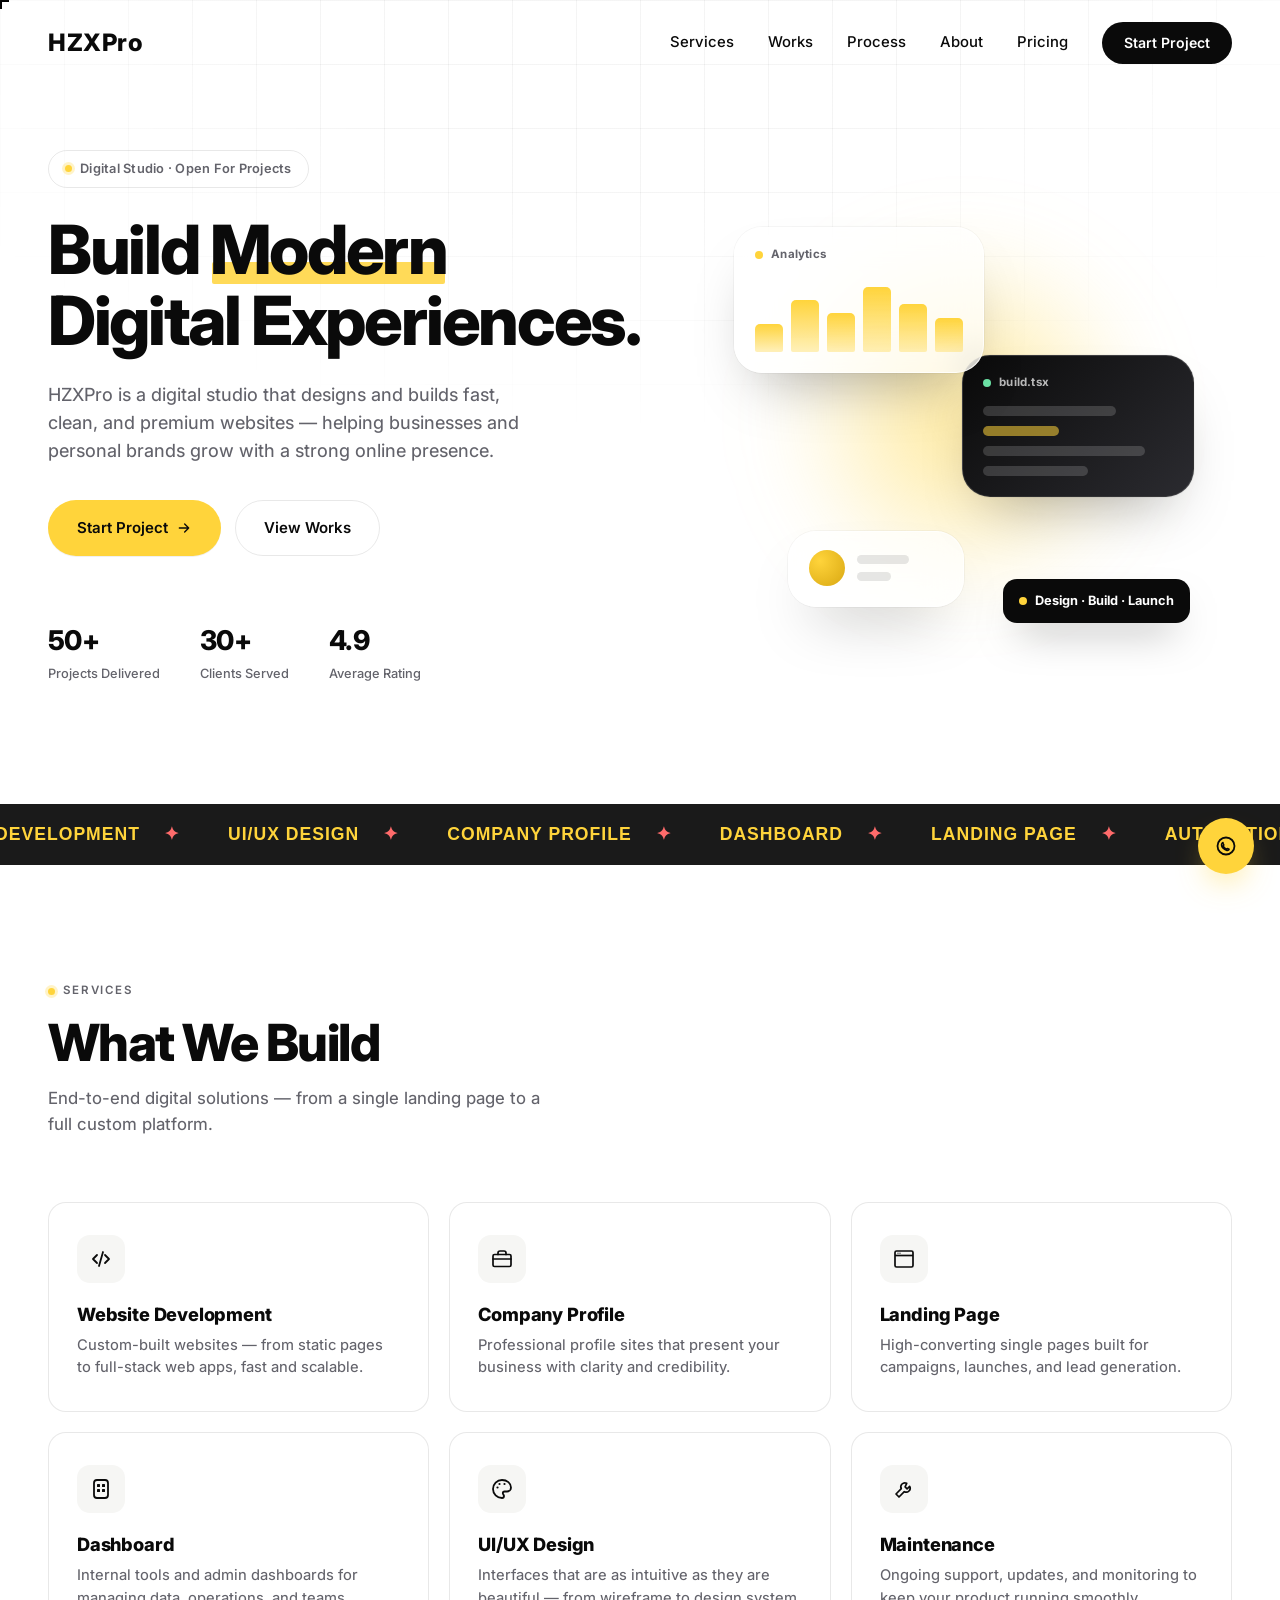
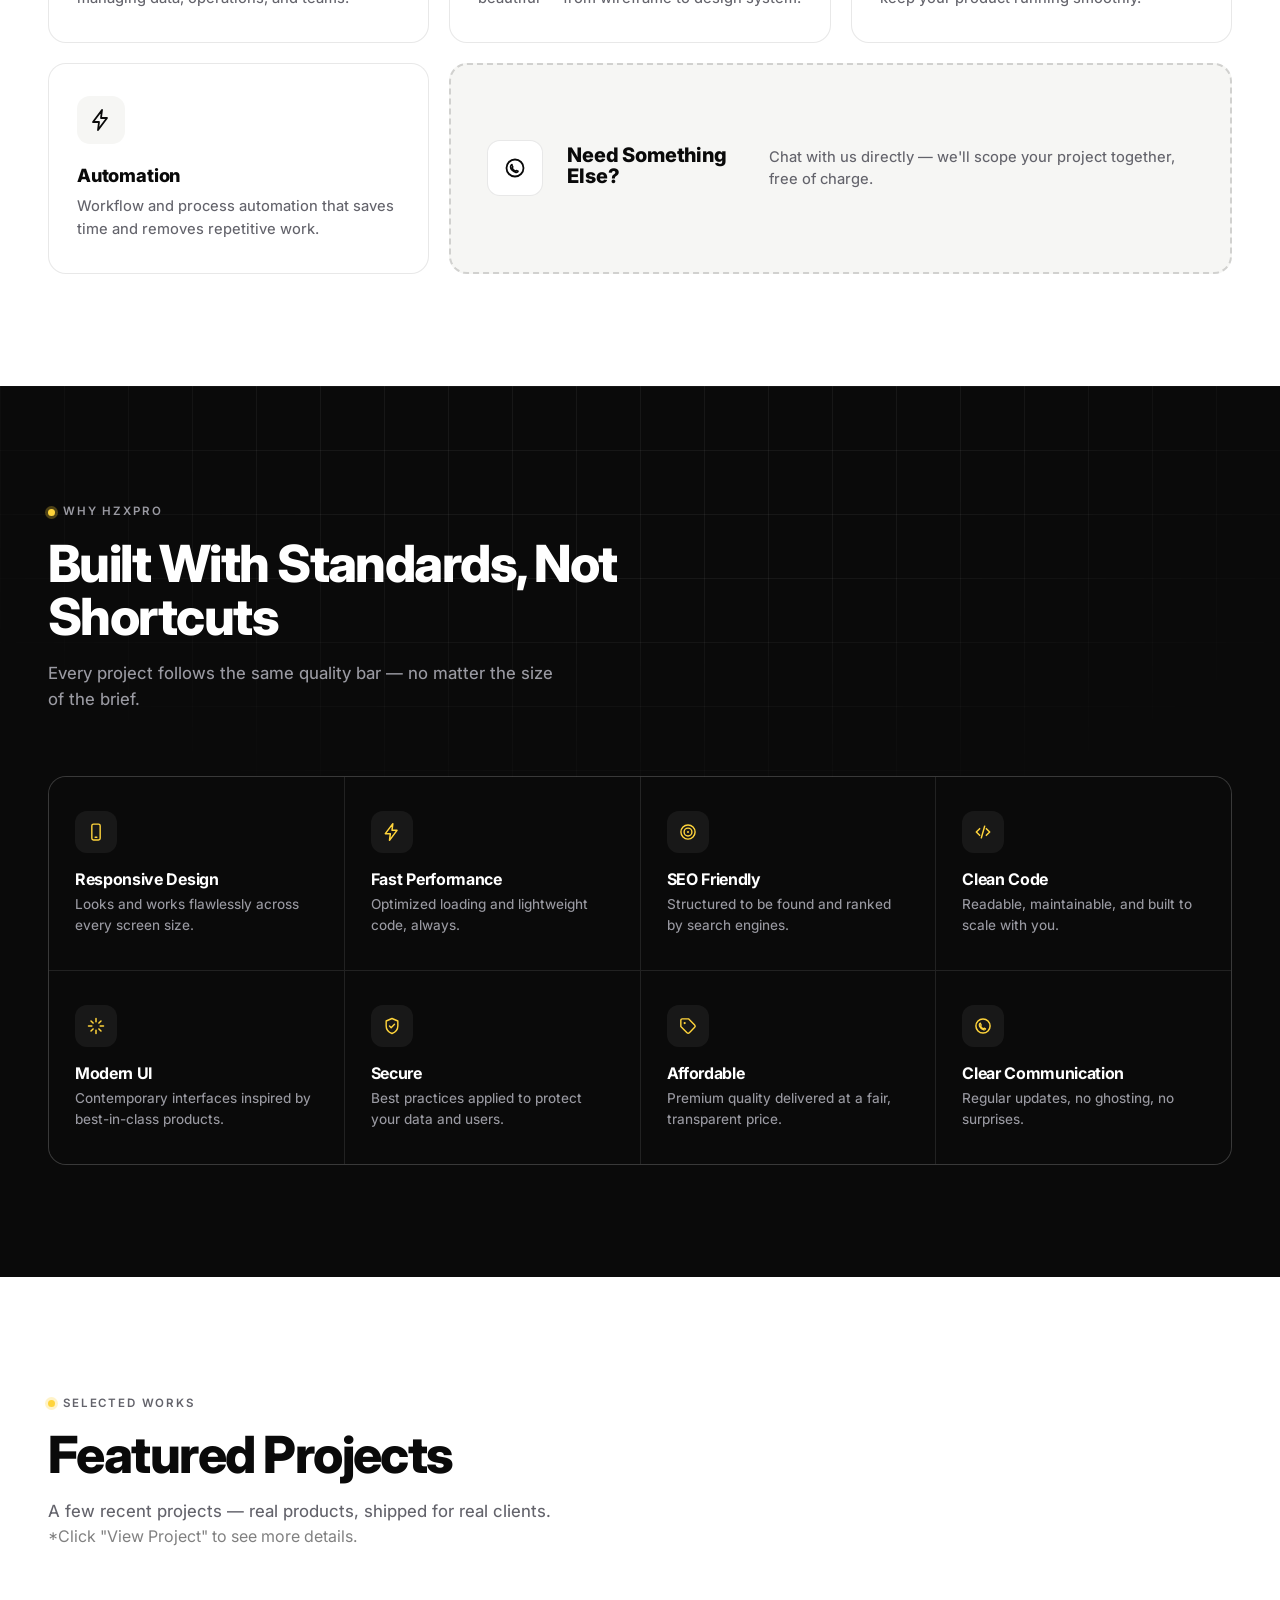
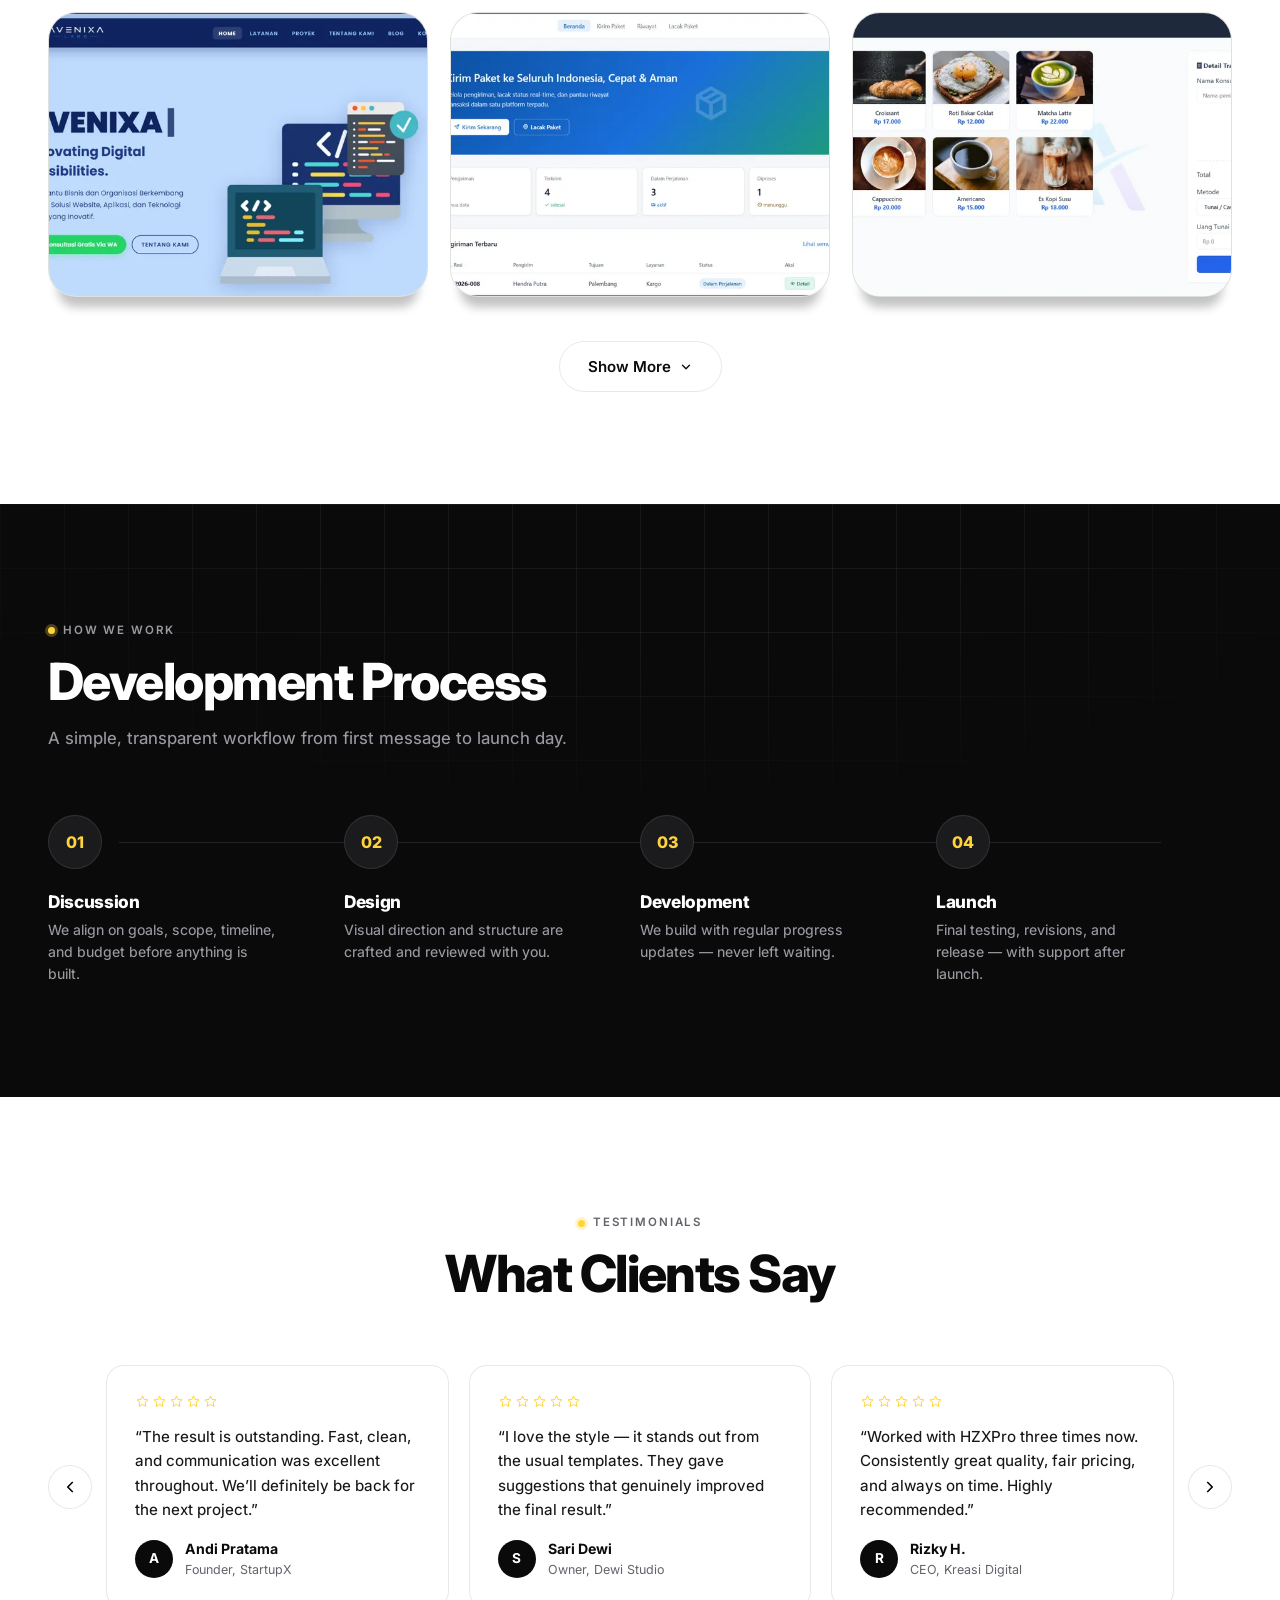
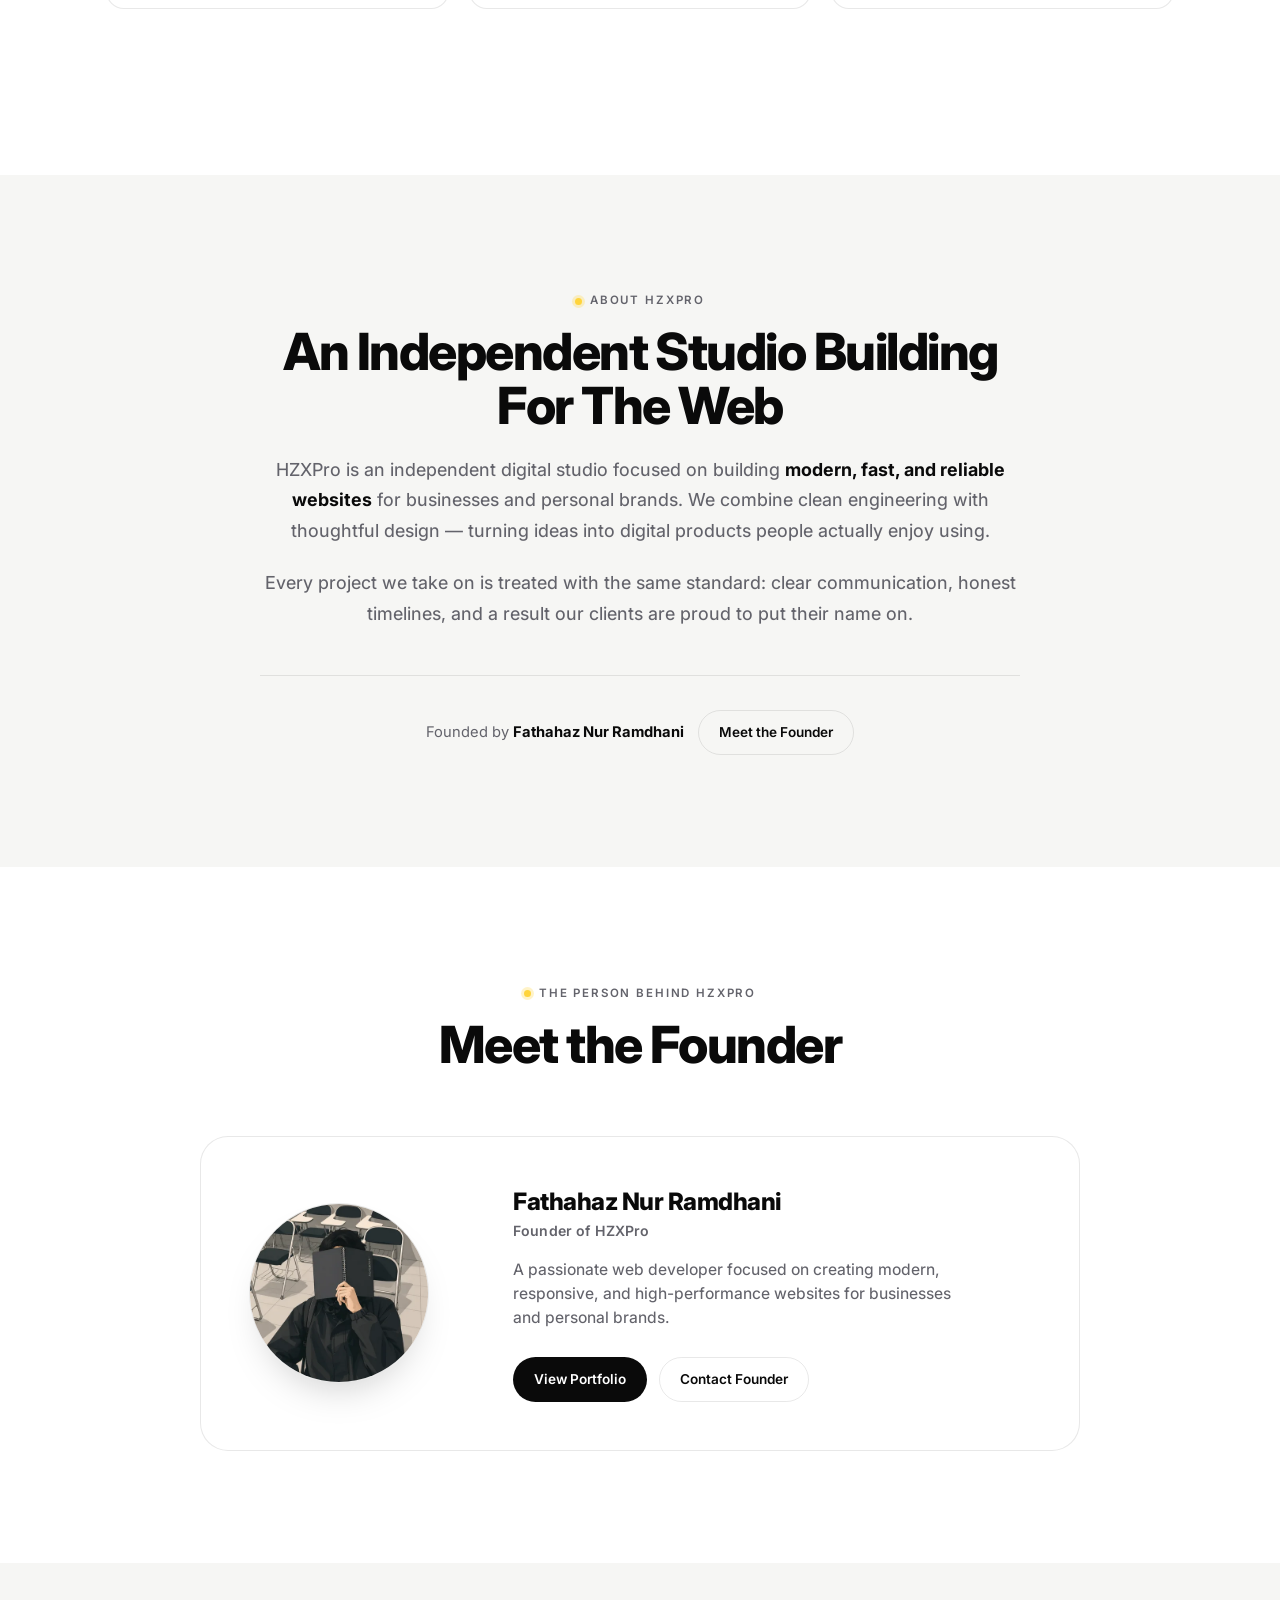
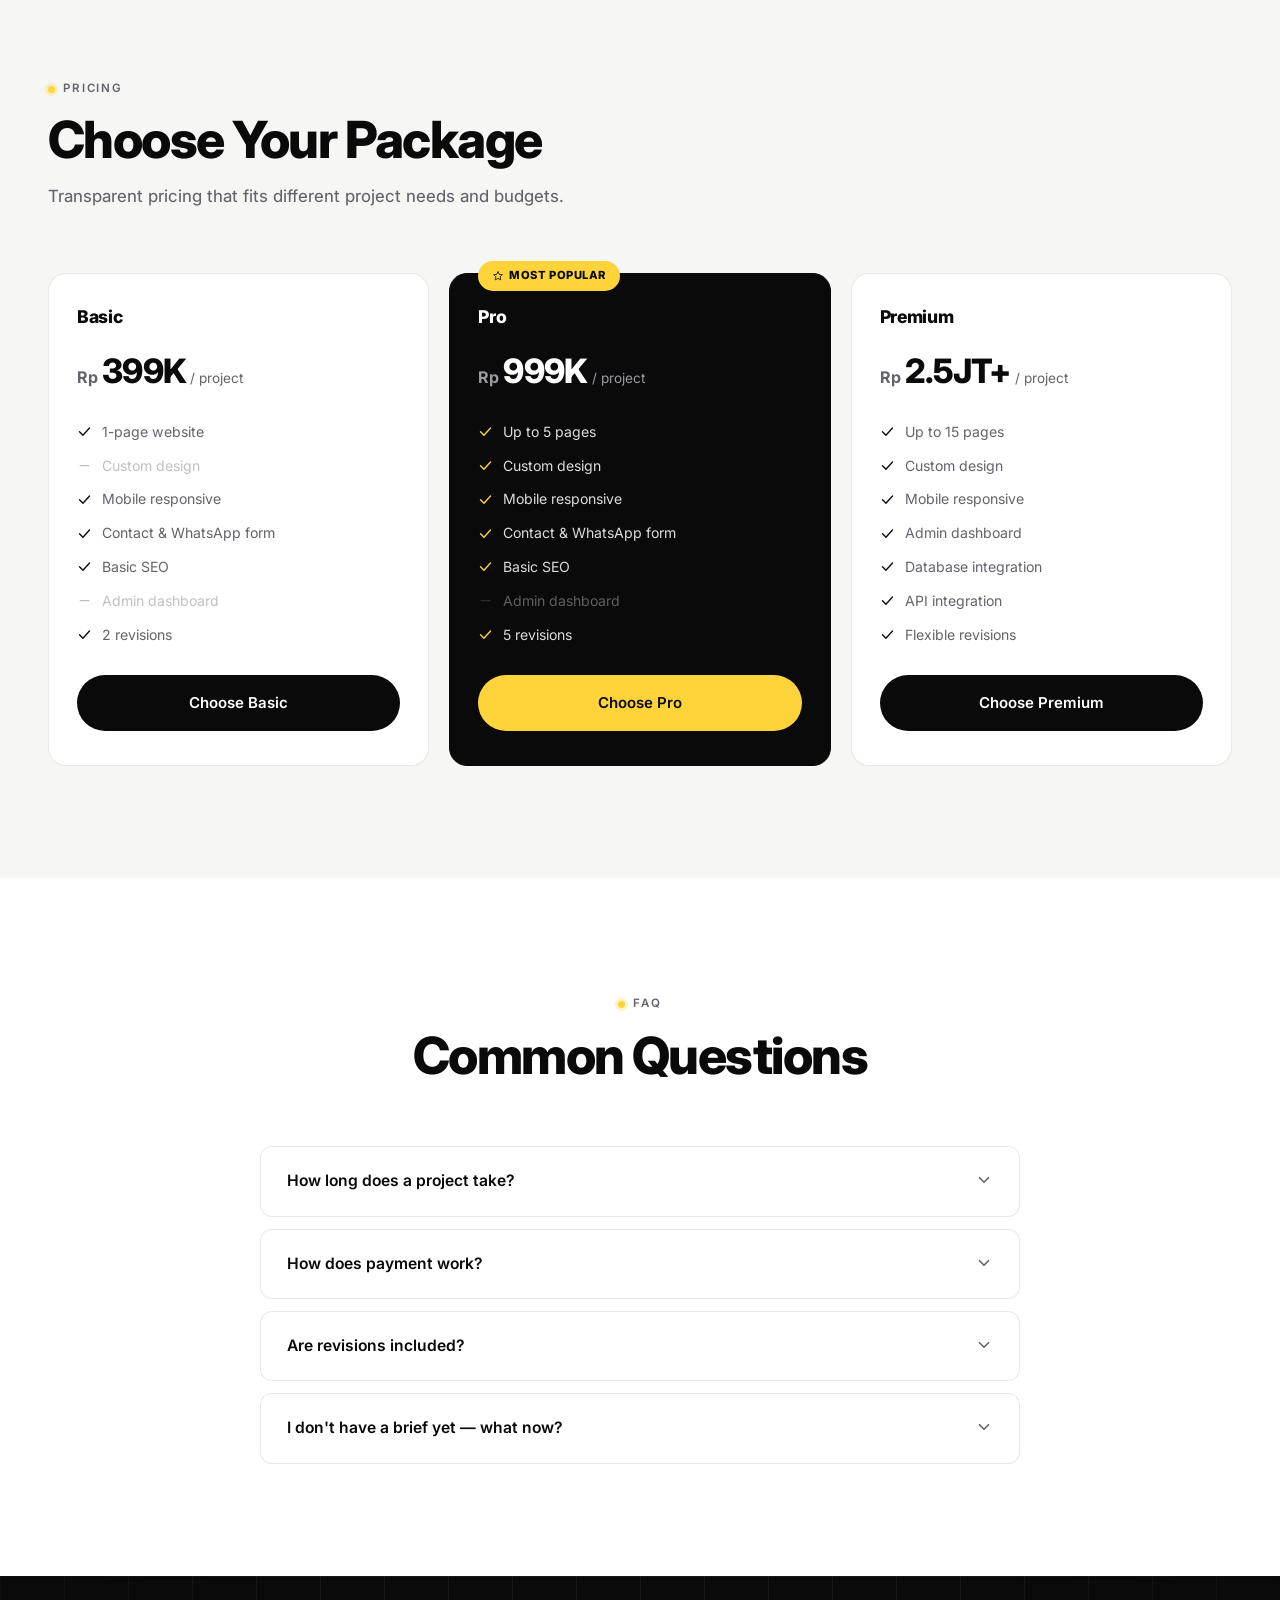
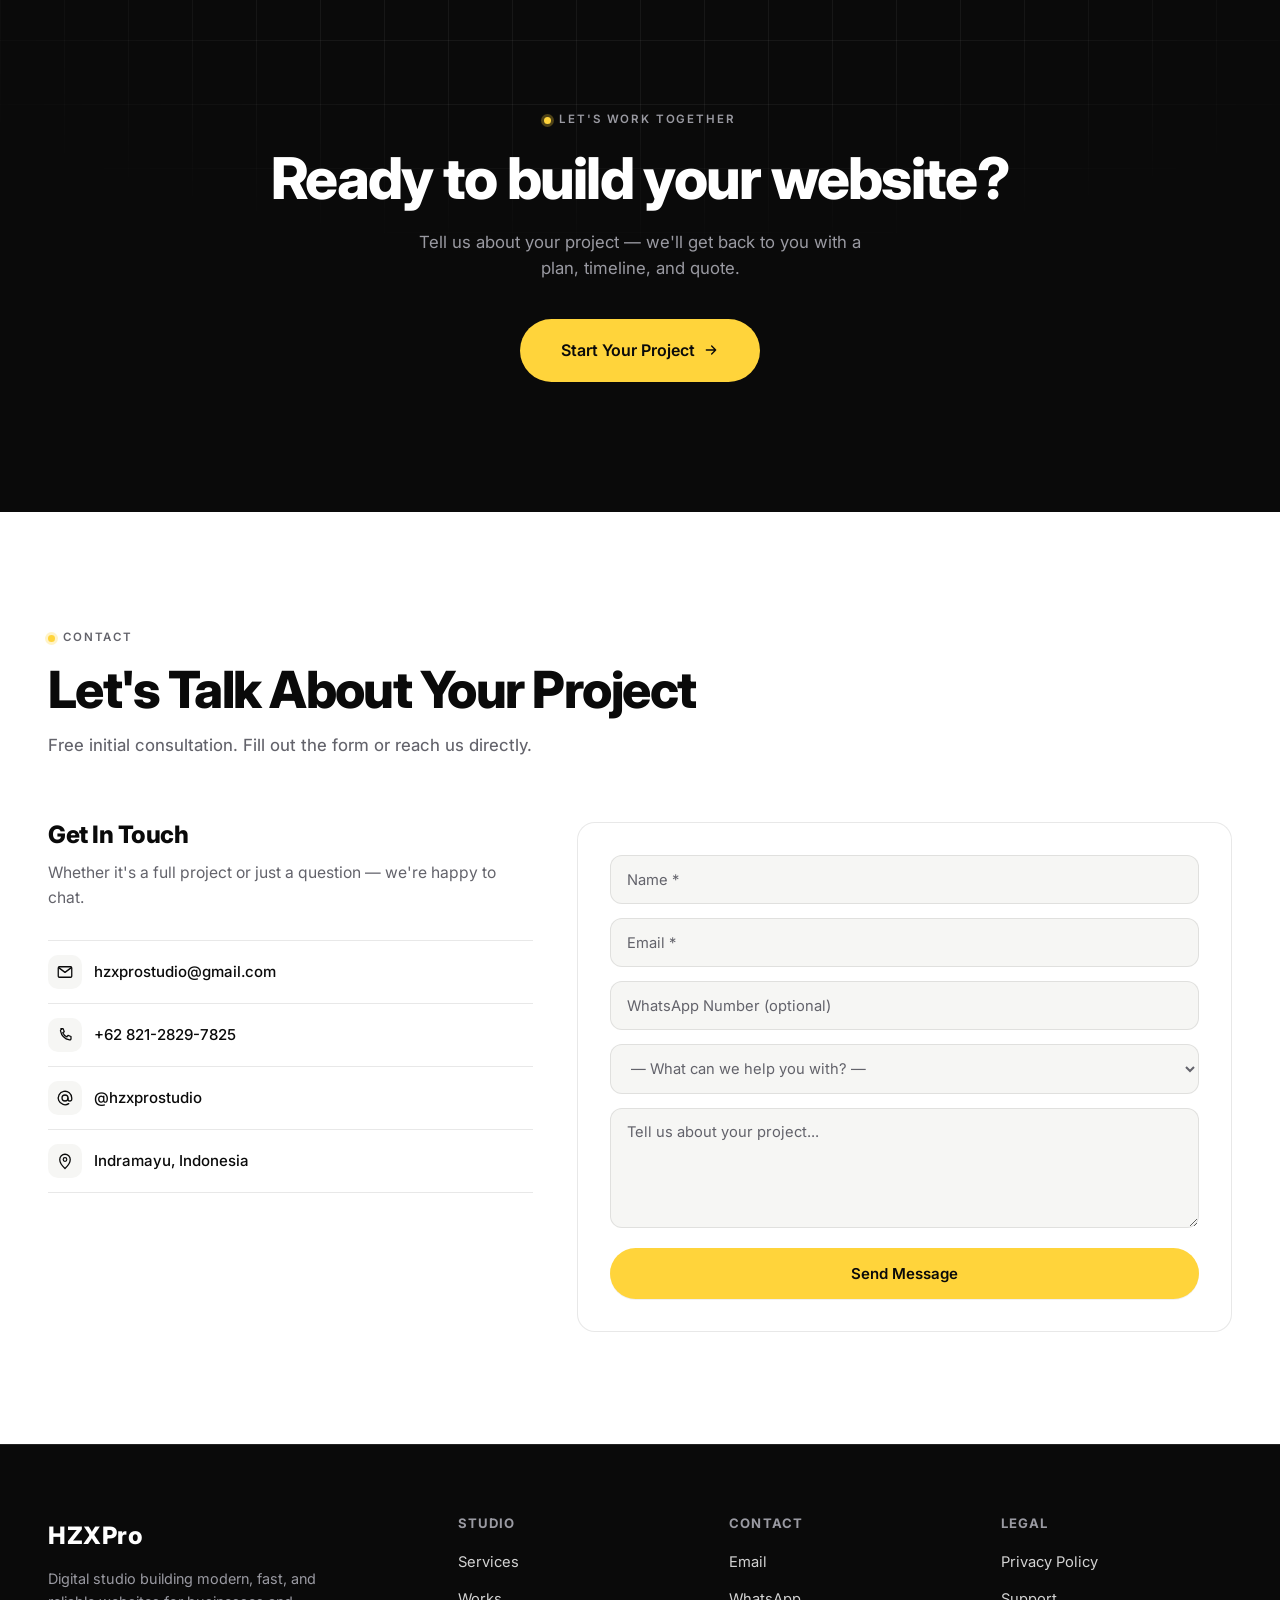
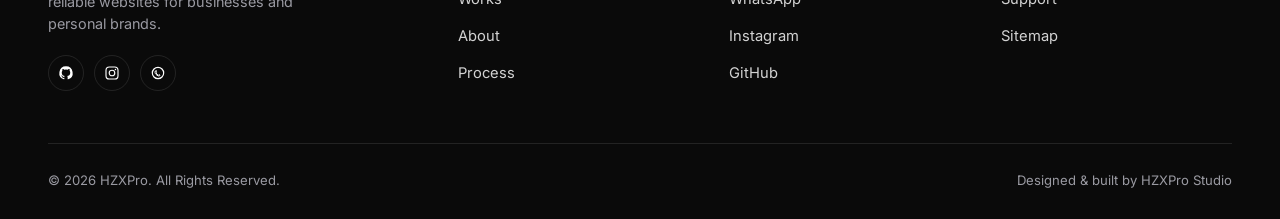
==== index.html @ a97a75a8 "Update index.html" ====
<!DOCTYPE html>
<html lang="en">

<head>
    <meta charset="UTF-8" />
    <meta name="viewport" content="width=device-width, initial-scale=1.0" />
    <title>HZXPro — Digital Studio for Modern Business</title>
    <link rel="icon" href="asset/favicon/favicon.ico" sizes="any">
    <link rel="apple-touch-icon" sizes="180x180" href="asset/favicon/apple-touch-icon.png">
    <link rel="icon" type="image/png" sizes="32x32" href="asset/favicon/favicon-32x32.png">
    <link rel="icon" type="image/png" sizes="16x16" href="asset/favicon/favicon-16x16.png">
    <link rel="manifest" href="/site.webmanifest">

    <!-- Fonts -->
    <link rel="stylesheet" href="style.css" fetchpriority="high" />
    <link rel="preconnect" href="https://fonts.googleapis.com">
    <link rel="preconnect" href="https://fonts.gstatic.com" crossorigin>
    <link href="https://fonts.googleapis.com/css2?family=Inter:wght@400;500;600;700;800;900&display=swap"
        rel="stylesheet" media="print" onload="this.media='all'">

    <meta name="description"
        content="HZXPro is an independent digital studio building modern, fast, and reliable websites — from landing pages to custom dashboards — for businesses and personal brands." />
    <meta name="keywords"
        content="jasa buat website, jasa pembuatan website, jasa pembuatan website murah, jasa website murah, bikin website berapa harga, harga bikin website, jasa website Indramayu, jasa buat website Indramayu, web developer Indramayu, jasa website Indonesia, bikin landing page, jasa buat landing page, jasa landing page murah, jasa buat toko online, bikin toko online, jasa website untuk UMKM, bikin website UMKM, bikin company profile online, jasa company profile, jasa desain web, jasa desain website, jasa bikin aplikasi web, jasa buat dashboard, bikin dashboard admin, jasa bikin sistem informasi, jasa web app, jasa maintenance website, jasa perbaikan website, jasa optimasi website, website cepat SEO friendly, jasa desain UI UX, jasa freelance website, studio digital Indonesia, digital agency Indramayu, jasa pembuatan aplikasi, konsultasi bikin website, jasa website bisnis kecil, jasa website personal brand, HZXPro, web development studio, company profile, landing page, UI/UX design, jasa web developer Indonesia, website performa tinggi, jasa desain website modern, jasa pembuatan website profesional, jasa bikin landing page high-converting, web development studio Indonesia, jasa desain UI/UX untuk startup, jasa pembuatan admin dashboard, jasa pembuatan sistem operasi web, jasa maintenance website terpercaya, layanan optimasi website, otomasi bisnis, jasa pembuatan website Indramayu, studio desain web untuk bisnis lokal, web developer untuk personal branding, digital agency web development terjangkau, pembuatan website fast & responsive, website company profile modern, jasa web dev dengan standar performa tinggi, jasa web scalable, jasa web SEO-friendly, buat website perusahaan, bikin web murah premium, developer website murah, jasa pembuatan aplikasi web, HZXPro Studio, HZXPro Studio Indonesia, Software House Indonesia, Jasa Website, Web Development, Website Development, Website Developer Indonesia, Frontend Developer, Backend Developer, Full Stack Developer, Responsive Website, Company Profile Website, Landing Page Development, Business Website, Portfolio Website, Custom Website, Web Application, Digital Solutions, jasa website murah indonesia, software house untuk UMKM, jasa website company profile, jasa landing page bisnis, custom web application, website toko online, website sekolah, website restoran, website startup, responsive web developer, modern website design, website dengan SEO, website cepat dan aman, website premium, freelance web developer indonesia, website developer cirebon, website developer indramayu, website developer jawa barat, software house indramayu, HTML CSS JavaScript, PHP, MySQL, Laravel, React, Node.js, Express.js, GitHub Pages, REST API, Responsive Design, SEO Optimization, Performance Optimization, Web Accessibility, jasa buat web, jasa bikin web murah" />
    <meta name="author" content="HZXPro" />
    <meta name="google-site-verification" content="x44in-LRZf5VLk7SpLlZgoH_BsoV_aUT0wZBmLMw2Yg" />
    <meta name="robots" content="index, follow" />
    <link rel="canonical" href="https://hzxprostudio.github.io" />

    <!-- Open Graph -->
    <meta property="og:type" content="website" />
    <meta property="og:site_name" content="HZXPro" />
    <meta property="og:title" content="HZXPro — Digital Studio for Modern Business" />
    <meta property="og:description"
        content="Independent digital studio building modern, fast, and reliable websites for businesses and personal brands." />
    <meta property="og:image" content="https://hzxprostudio.github.io/asset/logo.png" />
    <meta property="og:url" content="https://hzxprostudio.github.io" />
    <meta property="og:locale" content="id_ID" />

    <!-- Twitter Card -->
    <meta name="twitter:card" content="summary_large_image" />
    <meta name="twitter:title" content="HZXPro — Digital Studio for Modern Business" />
    <meta name="twitter:description"
        content="Independent digital studio building modern, fast, and reliable websites for businesses and personal brands." />
    <meta name="twitter:image" content="https://hzxprostudio.github.io/asset/logo.png" />

    
    <link rel="icon" type="image/png" href="asset/favicon/favicon-96x96.png" />
    <link rel="apple-touch-icon" href="asset/favicon/apple-touch-icon.png" />

    <!-- Structured Data -->
    <script type="application/ld+json">
        {
            "@context": "https://schema.org",
            "@type": "ProfessionalService",
            "name": "HZXPro",
            "description": "Digital studio building modern, fast, and reliable websites for businesses and personal brands.",
            "url": "https://hzxprostudio.github.io/",
            "founder": {
                "@type": "Person",
                "name": "Fathahaz Nur Ramdhani"
            },
            "address": {
                "@type": "PostalAddress",
                "addressLocality": "Indramayu",
                "addressCountry": "ID"
            }
        }
    </script>
</head>

<body>

    <!-- Cursor Custom -->
    <div class="custom-crosshair" id="customCrosshair">
        <div class="ch-line-h"></div>
        <div class="ch-line-v"></div>
        <div class="ch-circle"></div>
    </div>

    <!-- ===== SVG ICON SPRITE ===== -->
    <svg style="display:none">
        <symbol id="ic-sparkle" viewBox="0 0 24 24">
            <path d="M12 3v4M12 17v4M3 12h4M17 12h4M6 6l2.5 2.5M15.5 15.5L18 18M18 6l-2.5 2.5M8.5 15.5L6 18"
                stroke="currentColor" stroke-width="1.8" stroke-linecap="round" />
        </symbol>
        <symbol id="ic-code" viewBox="0 0 24 24">
            <path d="M8 8 4 12l4 4" stroke="currentColor" stroke-width="1.8" stroke-linecap="round"
                stroke-linejoin="round" fill="none" />
            <path d="m16 8 4 4-4 4" stroke="currentColor" stroke-width="1.8" stroke-linecap="round"
                stroke-linejoin="round" fill="none" />
            <path d="m14 5-4 14" stroke="currentColor" stroke-width="1.8" stroke-linecap="round" fill="none" />
        </symbol>
        <symbol id="ic-briefcase" viewBox="0 0 24 24">
            <rect x="3" y="7.5" width="18" height="12" rx="1.5" stroke="currentColor" stroke-width="1.7" fill="none" />
            <path d="M8 7.5V6a2 2 0 0 1 2-2h4a2 2 0 0 1 2 2v1.5M3 12h18" stroke="currentColor" stroke-width="1.7"
                stroke-linecap="round" fill="none" />
        </symbol>
        <symbol id="ic-window" viewBox="0 0 24 24">
            <rect x="3" y="4" width="18" height="16" rx="1.5" stroke="currentColor" stroke-width="1.7" fill="none" />
            <path d="M3 8.5h18" stroke="currentColor" stroke-width="1.7" />
            <circle cx="6" cy="6.2" r=".6" fill="currentColor" />
            <circle cx="8" cy="6.2" r=".6" fill="currentColor" />
        </symbol>
        <symbol id="ic-app" viewBox="0 0 24 24">
            <rect x="5" y="3" width="14" height="18" rx="3" stroke="currentColor" stroke-width="1.8" fill="none" />
            <rect x="8" y="7" width="3" height="3" rx=".5" fill="currentColor" />
            <rect x="13" y="7" width="3" height="3" rx=".5" fill="currentColor" />
            <rect x="8" y="12" width="3" height="3" rx=".5" fill="currentColor" />
            <rect x="13" y="12" width="3" height="3" rx=".5" fill="currentColor" />
        </symbol>
        <symbol id="ic-db" viewBox="0 0 24 24">
            <ellipse cx="12" cy="6" rx="7" ry="2.6" stroke="currentColor" stroke-width="1.7" fill="none" />
            <path d="M5 6v6c0 1.4 3.1 2.6 7 2.6s7-1.2 7-2.6V6M5 12v6c0 1.4 3.1 2.6 7 2.6s7-1.2 7-2.6v-6"
                stroke="currentColor" stroke-width="1.7" fill="none" />
        </symbol>
        <symbol id="ic-palette" viewBox="0 0 24 24">
            <path
                d="M12 3a9 9 0 1 0 0 18c1.2 0 2-1 2-2 0-.6-.3-1-.6-1.4-.3-.4-.6-.8-.6-1.3 0-1 .8-1.8 1.8-1.8H17a4 4 0 0 0 4-4c0-4.4-4-7.5-9-7.5Z"
                stroke="currentColor" stroke-width="1.8" stroke-linejoin="round" fill="none" />
            <circle cx="7.5" cy="10.5" r="1.1" fill="currentColor" />
            <circle cx="9.5" cy="7" r="1.1" fill="currentColor" />
            <circle cx="14.5" cy="7" r="1.1" fill="currentColor" />
        </symbol>
        <symbol id="ic-wrench" viewBox="0 0 24 24">
            <path d="M14.7 6.3a4 4 0 0 0-5.4 5.4L4 17l3 3 5.3-5.3a4 4 0 0 0 5.4-5.4l-2.6 2.6-2-2Z" stroke="currentColor"
                stroke-width="1.7" stroke-linejoin="round" fill="none" />
        </symbol>
        <symbol id="ic-bolt" viewBox="0 0 24 24">
            <path d="M13 2 4 14h6l-1 8 9-12h-6l1-8Z" stroke="currentColor" stroke-width="1.8" stroke-linejoin="round"
                stroke-linecap="round" fill="none" />
        </symbol>
        <symbol id="ic-mobile" viewBox="0 0 24 24">
            <rect x="7" y="2.5" width="10" height="19" rx="2" stroke="currentColor" stroke-width="1.7" fill="none" />
            <path d="M11 18.3h2" stroke="currentColor" stroke-width="1.7" stroke-linecap="round" />
        </symbol>
        <symbol id="ic-target" viewBox="0 0 24 24">
            <circle cx="12" cy="12" r="8.5" stroke="currentColor" stroke-width="1.7" fill="none" />
            <circle cx="12" cy="12" r="4.7" stroke="currentColor" stroke-width="1.7" fill="none" />
            <circle cx="12" cy="12" r="1.2" fill="currentColor" />
        </symbol>
        <symbol id="ic-shield" viewBox="0 0 24 24">
            <path d="M12 3 5 6v6c0 4.5 3 7.5 7 9 4-1.5 7-4.5 7-9V6l-7-3Z" stroke="currentColor" stroke-width="1.7"
                stroke-linejoin="round" fill="none" />
            <path d="m9 12 2 2 4-4" stroke="currentColor" stroke-width="1.7" stroke-linecap="round"
                stroke-linejoin="round" fill="none" />
        </symbol>
        <symbol id="ic-tag" viewBox="0 0 24 24">
            <path d="M12.6 3.4 20 10.8a2 2 0 0 1 0 2.8l-6.4 6.4a2 2 0 0 1-2.8 0L3.4 12.6V5a1.6 1.6 0 0 1 1.6-1.6h7.6Z"
                stroke="currentColor" stroke-width="1.7" stroke-linejoin="round" fill="none" />
            <circle cx="8" cy="8.5" r="1.3" fill="currentColor" />
        </symbol>
        <symbol id="ic-check" viewBox="0 0 24 24">
            <path d="m4 12.5 5.5 5.5L20 6.5" stroke="currentColor" stroke-width="2.2" stroke-linecap="round"
                stroke-linejoin="round" fill="none" />
        </symbol>
        <symbol id="ic-minus" viewBox="0 0 24 24">
            <path d="M5 12h14" stroke="currentColor" stroke-width="2" stroke-linecap="round" />
        </symbol>
        <symbol id="ic-plus" viewBox="0 0 24 24">
            <path d="M12 5v14M5 12h14" stroke="currentColor" stroke-width="2" stroke-linecap="round" />
        </symbol>
        <symbol id="ic-chevron" viewBox="0 0 24 24">
            <path d="m6 9 6 6 6-6" stroke="currentColor" stroke-width="2.2" stroke-linecap="round"
                stroke-linejoin="round" fill="none" />
        </symbol>
        <symbol id="ic-chevron-left" viewBox="0 0 24 24">
            <path d="m15 6-6 6 6 6" stroke="currentColor" stroke-width="2.2" stroke-linecap="round"
                stroke-linejoin="round" fill="none" />
        </symbol>
        <symbol id="ic-chevron-right" viewBox="0 0 24 24">
            <path d="m9 6 6 6-6 6" stroke="currentColor" stroke-width="2.2" stroke-linecap="round"
                stroke-linejoin="round" fill="none" />
        </symbol>
        <symbol id="ic-star" viewBox="0 0 24 24">
            <path d="m12 3 2.6 5.8 6.2.6-4.7 4.2 1.4 6.2L12 16.9 6.5 19.8l1.4-6.2L3.2 9.4l6.2-.6Z" stroke="currentColor"
                stroke-width="1.6" stroke-linejoin="round" fill="none" />
        </symbol>
        <symbol id="ic-arrow-up" viewBox="0 0 24 24">
            <path d="M12 19V5M5 12l7-7 7 7" stroke="currentColor" stroke-width="2.2" stroke-linecap="round"
                stroke-linejoin="round" fill="none" />
        </symbol>
        <symbol id="ic-arrow-right" viewBox="0 0 24 24">
            <path d="M5 12h14M13 6l6 6-6 6" stroke="currentColor" stroke-width="2" stroke-linecap="round"
                stroke-linejoin="round" fill="none" />
        </symbol>
        <symbol id="ic-mail" viewBox="0 0 24 24">
            <rect x="3" y="5" width="18" height="14" rx="1.5" stroke="currentColor" stroke-width="1.7" fill="none" />
            <path d="m4 6.5 8 6 8-6" stroke="currentColor" stroke-width="1.7" stroke-linecap="round"
                stroke-linejoin="round" fill="none" />
        </symbol>
        <symbol id="ic-phone" viewBox="0 0 24 24">
            <path
                d="M6.5 3.5h3l1.5 4-2 1.5a11 11 0 0 0 5.5 5.5l1.5-2 4 1.5v3c0 1-.9 1.8-1.9 1.6-6-1.2-10.9-6-12.1-12.1-.2-1 .6-1.9 1.6-1.9Z"
                stroke="currentColor" stroke-width="1.7" stroke-linejoin="round" fill="none" />
        </symbol>
        <symbol id="ic-at" viewBox="0 0 24 24">
            <circle cx="12" cy="12" r="4" stroke="currentColor" stroke-width="1.7" fill="none" />
            <path d="M16 12v1.5a2.5 2.5 0 0 0 5 0V12a9 9 0 1 0-4 7.5" stroke="currentColor" stroke-width="1.7"
                stroke-linecap="round" fill="none" />
        </symbol>
        <symbol id="ic-pin" viewBox="0 0 24 24">
            <path d="M12 22s7-6.5 7-12a7 7 0 1 0-14 0c0 5.5 7 12 7 12Z" stroke="currentColor" stroke-width="1.7"
                stroke-linejoin="round" fill="none" />
            <circle cx="12" cy="10" r="2.4" stroke="currentColor" stroke-width="1.6" fill="none" />
        </symbol>
        <symbol id="ic-chat" viewBox="0 0 24 24">
            <circle cx="12" cy="12" r="8.5" stroke="currentColor" stroke-width="1.8" fill="none" />
            <path
                d="M9 8.5c-.3 0-.6.2-.8.5-.4.5-.7 1.1-.7 1.9 0 1.1.6 2.3 1.5 3.2.9 1 2.1 1.8 3.4 2.2.8.3 1.5.3 2-.1.3-.2.6-.5.7-.9l-1.7-.8-.8.8c-1.8-.7-2.9-1.8-3.5-3.5l.8-.8-.9-1.7Z"
                stroke="currentColor" stroke-width="1.5" stroke-linecap="round" stroke-linejoin="round" fill="none" />
        </symbol>
        <symbol id="ic-github" viewBox="0 0 24 24">
            <path
                d="M12 2a10 10 0 0 0-3.16 19.49c.5.09.68-.22.68-.48v-1.7c-2.78.6-3.37-1.34-3.37-1.34-.46-1.16-1.11-1.47-1.11-1.47-.91-.62.07-.61.07-.61 1 .07 1.53 1.03 1.53 1.03.89 1.52 2.34 1.08 2.91.83.09-.65.35-1.08.63-1.33-2.22-.25-4.56-1.11-4.56-4.94 0-1.09.39-1.98 1.03-2.68-.1-.25-.45-1.27.1-2.65 0 0 .84-.27 2.75 1.02a9.5 9.5 0 0 1 5 0c1.91-1.3 2.75-1.02 2.75-1.02.55 1.38.2 2.4.1 2.65.64.7 1.03 1.59 1.03 2.68 0 3.84-2.35 4.68-4.58 4.93.36.31.68.92.68 1.85v2.74c0 .27.18.58.69.48A10 10 0 0 0 12 2Z"
                fill="currentColor" />
        </symbol>
        <symbol id="ic-instagram" viewBox="0 0 24 24">
            <rect x="3" y="3" width="18" height="18" rx="5" stroke="currentColor" stroke-width="1.7" fill="none" />
            <circle cx="12" cy="12" r="4.2" stroke="currentColor" stroke-width="1.7" fill="none" />
            <circle cx="17.2" cy="6.8" r="1.1" fill="currentColor" />
        </symbol>
        <symbol id="ic-user" viewBox="0 0 24 24">
            <circle cx="12" cy="8" r="4" stroke="currentColor" stroke-width="1.7" fill="none" />
            <path d="M4.5 20c1.2-4 4-6 7.5-6s6.3 2 7.5 6" stroke="currentColor" stroke-width="1.7"
                stroke-linecap="round" fill="none" />
        </symbol>
    </svg>

    <div class="scroll-progress" id="scrollProgress"></div>

    <!-- ===== NAVBAR ===== -->
    <nav class="navbar" id="navbar">
        <div class="container">
            <a href="index.html" class="logo"></span>HZXPro</a>
            <div class="nav-links" id="navLinks">
                <a href="#services">Services</a>
                <a href="#works">Works</a>
                <a href="#process">Process</a>
                <a href="#about">About</a>
                <a href="#pricing">Pricing</a>
                <a href="#contact" class="nav-cta">Start Project</a>
            </div>
            <button class="hamburger" id="hamburger" aria-label="Menu">
                <span></span><span></span><span></span>
            </button>
        </div>
    </nav>

    <main>
        <!-- ===== HERO ===== -->
        <section class="hero" id="home">
            <div class="grid-backdrop"></div>
            <div class="container hero-grid">
                <div class="reveal">
                    <div class="hero-badge"><span class="dot"></span> Digital Studio · Open For Projects</div>
                    <h1>Build <span class="accent-word">Modern</span> Digital Experiences.</h1>
                    <p class="lead">HZXPro is a digital studio that designs and builds fast, clean, and premium websites
                        —
                        helping businesses and personal brands grow with a strong online presence.</p>
                    <div class="hero-actions">
                        <a href="#contact" class="btn btn-primary">Start Project <svg class="ic" width="16" height="16">
                                <use href="#ic-arrow-right" /></svg></a>
                        <a href="#works" class="btn btn-ghost">View Works</a>
                    </div>
                    <div class="hero-meta">
                        <div><span class="num">50+</span><span class="lbl">Projects Delivered</span></div>
                        <div><span class="num">30+</span><span class="lbl">Clients Served</span></div>
                        <div><span class="num">4.9</span><span class="lbl">Average Rating</span></div>
                    </div>
                </div>
                <div class="hero-visual reveal reveal-d2">
                    <div class="mockup-glow"></div>
                    <div class="stack-visual" id="heroStack">
                        <div class="stack-card card-analytics">
                            <div class="stack-card-head">
                                <span class="stack-dot"></span>
                                <span class="stack-label">Analytics</span>
                            </div>
                            <div class="mini-bars">
                                <span style="--h:38%"></span>
                                <span style="--h:70%"></span>
                                <span style="--h:52%"></span>
                                <span style="--h:88%"></span>
                                <span style="--h:64%"></span>
                                <span style="--h:46%"></span>
                            </div>
                        </div>
                        <div class="stack-card card-code">
                            <div class="stack-card-head">
                                <span class="stack-dot stack-dot-alt"></span>
                                <span class="stack-label">build.tsx</span>
                            </div>
                            <div class="code-line w70"></div>
                            <div class="code-line w40 accent"></div>
                            <div class="code-line w85"></div>
                            <div class="code-line w55"></div>
                        </div>
                        <div class="stack-card card-app">
                            <div class="app-avatar"></div>
                            <div class="app-lines">
                                <div class="app-line w60"></div>
                                <div class="app-line w40"></div>
                            </div>
                        </div>
                        <div class="stack-float-badge"><span class="pulse"></span> Design · Build · Launch</div>
                    </div>
                </div>
            </div>
        </section>

        <!-- ===== MARQUEE ===== -->
        <div class="marquee-strip">
            <div class="marquee-track">
                <span>Website Development</span><span>UI/UX Design</span><span>Company
                    Profile</span><span>Dashboard</span><span>Landing Page</span><span>Automation</span>
            </div>
        </div>

        <!-- ===== SERVICES ===== -->
        <section id="services">
            <div class="container">
                <div class="section-head reveal">
                    <span class="eyebrow">Services</span>
                    <h2 class="section-title">What We Build</h2>
                    <p class="section-sub">End-to-end digital solutions — from a single landing page to a full custom
                        platform.</p>
                </div>
                <div class="services-grid">
                    <div class="service-card reveal">
                        <div class="service-icon"><svg class="ic" width="24" height="24">
                                <use href="#ic-code" /></svg></div>
                        <h3>Website Development</h3>
                        <p>Custom-built websites — from static pages to full-stack web apps, fast and scalable.</p>
                    </div>
                    <div class="service-card reveal reveal-d1">
                        <div class="service-icon"><svg class="ic" width="24" height="24">
                                <use href="#ic-briefcase" /></svg></div>
                        <h3>Company Profile</h3>
                        <p>Professional profile sites that present your business with clarity and credibility.</p>
                    </div>
                    <div class="service-card reveal reveal-d2">
                        <div class="service-icon"><svg class="ic" width="24" height="24">
                                <use href="#ic-window" /></svg></div>
                        <h3>Landing Page</h3>
                        <p>High-converting single pages built for campaigns, launches, and lead generation.</p>
                    </div>
                    <div class="service-card reveal">
                        <div class="service-icon"><svg class="ic" width="24" height="24">
                                <use href="#ic-app" /></svg></div>
                        <h3>Dashboard</h3>
                        <p>Internal tools and admin dashboards for managing data, operations, and teams.</p>
                    </div>
                    <div class="service-card reveal reveal-d1">
                        <div class="service-icon"><svg class="ic" width="24" height="24">
                                <use href="#ic-palette" /></svg></div>
                        <h3>UI/UX Design</h3>
                        <p>Interfaces that are as intuitive as they are beautiful — from wireframe to design system.</p>
                    </div>
                    <div class="service-card reveal reveal-d2">
                        <div class="service-icon"><svg class="ic" width="24" height="24">
                                <use href="#ic-wrench" /></svg></div>
                        <h3>Maintenance</h3>
                        <p>Ongoing support, updates, and monitoring to keep your product running smoothly.</p>
                    </div>
                    <div class="service-card reveal reveal-d3">
                        <div class="service-icon"><svg class="ic" width="24" height="24">
                                <use href="#ic-bolt" /></svg></div>
                        <h3>Automation</h3>
                        <p>Workflow and process automation that saves time and removes repetitive work.</p>
                    </div>
                    <a href="https://wa.me/6282128297825?text=Halo%20HZXPro%2C%20saya%20mau%20tanya%20soal%20layanan%20di%20luar%20yang%20tercantum."
                        target="_blank" rel="noopener" class="service-card reveal reveal-d4"
                        style="display:flex;flex-direction:column;justify-content:center;">
                        <div class="service-icon"><svg class="ic" width="24" height="24">
                                <use href="#ic-chat" /></svg></div>
                        <h3>Need Something Else?</h3>
                        <p>Chat with us directly — we'll scope your project together, free of charge.</p>
                    </a>
                </div>
            </div>
        </section>

        <!-- ===== WHY CHOOSE HZXPRO ===== -->
        <section class="section--dark" id="why">
            <div class="grid-backdrop"></div>
            <div class="container">
                <div class="section-head reveal">
                    <span class="eyebrow">Why HZXPro</span>
                    <h2 class="section-title">Built With Standards, Not Shortcuts</h2>
                    <p class="section-sub">Every project follows the same quality bar — no matter the size of the brief.
                    </p>
                </div>
                <div class="why-grid reveal">
                    <div class="why-item">
                        <div class="why-icon"><svg class="ic" width="20" height="20">
                                <use href="#ic-mobile" /></svg></div>
                        <h3>Responsive Design</h3>
                        <p>Looks and works flawlessly across every screen size.</p>
                    </div>
                    <div class="why-item">
                        <div class="why-icon"><svg class="ic" width="20" height="20">
                                <use href="#ic-bolt" /></svg></div>
                        <h3>Fast Performance</h3>
                        <p>Optimized loading and lightweight code, always.</p>
                    </div>
                    <div class="why-item">
                        <div class="why-icon"><svg class="ic" width="20" height="20">
                                <use href="#ic-target" /></svg></div>
                        <h3>SEO Friendly</h3>
                        <p>Structured to be found and ranked by search engines.</p>
                    </div>
                    <div class="why-item">
                        <div class="why-icon"><svg class="ic" width="20" height="20">
                                <use href="#ic-code" /></svg></div>
                        <h3>Clean Code</h3>
                        <p>Readable, maintainable, and built to scale with you.</p>
                    </div>
                    <div class="why-item">
                        <div class="why-icon"><svg class="ic" width="20" height="20">
                                <use href="#ic-sparkle" /></svg></div>
                        <h3>Modern UI</h3>
                        <p>Contemporary interfaces inspired by best-in-class products.</p>
                    </div>
                    <div class="why-item">
                        <div class="why-icon"><svg class="ic" width="20" height="20">
                                <use href="#ic-shield" /></svg></div>
                        <h3>Secure</h3>
                        <p>Best practices applied to protect your data and users.</p>
                    </div>
                    <div class="why-item">
                        <div class="why-icon"><svg class="ic" width="20" height="20">
                                <use href="#ic-tag" /></svg></div>
                        <h3>Affordable</h3>
                        <p>Premium quality delivered at a fair, transparent price.</p>
                    </div>
                    <div class="why-item">
                        <div class="why-icon"><svg class="ic" width="20" height="20">
                                <use href="#ic-chat" /></svg></div>
                        <h3>Clear Communication</h3>
                        <p>Regular updates, no ghosting, no surprises.</p>
                    </div>
                </div>
            </div>
        </section>

        <!-- ===== FEATURED WORKS ===== -->
        <section id="works">
            <div class="container">
                <div class="section-head reveal">
                    <span class="eyebrow">Selected Works</span>
                    <h2 class="section-title">Featured Projects</h2>
                    <p class="section-sub">A few recent projects — real products, shipped for real clients.</p>
                    <p style="color: grey;">*Click "View Project" to see more details.</p>
                </div>
                <div class="works-grid">
                    <div class="work-card reveal">
                        <img src="asset/p1.webp" alt="Avenixa Labs project preview" width="1000" height="452"
                            loading="lazy" decoding="async" />
                        <div class="work-overlay">
                            <span class="work-tag">Web — 2026</span>
                            <h3>Avenixa Labs</h3>
                            <a href="https://avenixalabs.my.id/" class="work-link" target="_blank" rel="noopener" aria-label="View Avenixa Labs project">View
                                Project <svg class="ic" width="14" height="14">
                                    <use href="#ic-arrow-right" /></svg></a>
                        </div>
                    </div>
                    <div class="work-card reveal reveal-d1">
                        <img src="asset/p2.webp" alt="Hazz Parcel project preview" width="1000" height="458"
                            loading="lazy" decoding="async" />
                        <div class="work-overlay">
                            <span class="work-tag">Web — 2026</span>
                            <h3>Hazz Parcel</h3>
                            <a href="https://hzx-greedy.github.io/HAZZPARCEL" class="work-link" target="_blank"
                                rel="noopener" aria-label="View Hazz Parcel project">View Project <svg class="ic" width="14" height="14">
                                    <use href="#ic-arrow-right" /></svg></a>
                        </div>
                    </div>
                    <div class="work-card reveal reveal-d2">
                        <img src="asset/p3.webp" alt="POS Demo project preview" width="1000" height="453" loading="lazy"
                            decoding="async" />
                        <div class="work-overlay">
                            <span class="work-tag">Web App — 2026</span>
                            <h3>POS Demo</h3>
                            <a href="https://hzx-greedy.github.io/POSDemo/" class="work-link" target="_blank"
                                rel="noopener" aria-label="View POS Demo project">View Project <svg class="ic" width="14" height="14">
                                    <use href="#ic-arrow-right" /></svg></a>
                        </div>
                    </div>
                </div>
                <div class="works-more" id="worksMore" hidden>
                    <button class="btn btn-ghost" id="worksToggleBtn" aria-expanded="false">
                        <span class="worksToggleLabel">Show More</span>
                        <svg class="ic worksToggleIcon" width="14" height="14">
                            <use href="#ic-chevron" />
                        </svg>
                    </button>
                </div>
            </div>
        </section>
        <!-- ===== DEVELOPMENT PROCESS ===== -->
        <section class="section--dark" id="process">
            <div class="grid-backdrop"></div>
            <div class="container">
                <div class="section-head reveal">
                    <span class="eyebrow">How We Work</span>
                    <h2 class="section-title">Development Process</h2>
                    <p class="section-sub">A simple, transparent workflow from first message to launch day.</p>
                </div>
                <div class="process-rail reveal">
                    <div class="process-step">
                        <div class="process-num">01</div>
                        <h3>Discussion</h3>
                        <p>We align on goals, scope, timeline, and budget before anything is built.</p>
                    </div>
                    <div class="process-step">
                        <div class="process-num">02</div>
                        <h3>Design</h3>
                        <p>Visual direction and structure are crafted and reviewed with you.</p>
                    </div>
                    <div class="process-step">
                        <div class="process-num">03</div>
                        <h3>Development</h3>
                        <p>We build with regular progress updates — never left waiting.</p>
                    </div>
                    <div class="process-step">
                        <div class="process-num">04</div>
                        <h3>Launch</h3>
                        <p>Final testing, revisions, and release — with support after launch.</p>
                    </div>
                </div>
            </div>
        </section>

        <!-- ===== TESTIMONIALS ===== -->
        <section id="testimonials">
            <div class="container">
                <div class="section-head center reveal" style="margin-left:auto;margin-right:auto;">
                    <span class="eyebrow">Testimonials</span>
                    <h2 class="section-title">What Clients Say</h2>
                </div>
                <div class="testi-carousel reveal" id="testiCarousel">
                    <button class="testi-arrow" id="testiPrev" aria-label="Previous"><svg class="ic" width="18"
                            height="18">
                            <use href="#ic-chevron-left" /></svg></button>
                    <div class="testi-viewport" id="testiViewport">
                        <div class="testi-track" id="testiTrack"></div>
                    </div>
                    <button class="testi-arrow" id="testiNext" aria-label="Next"><svg class="ic" width="18" height="18">
                            <use href="#ic-chevron-right" /></svg></button>
                </div>
                <div class="testi-dots" id="testiDots"></div>
            </div>
        </section>

        <!-- ===== ABOUT HZXPRO ===== -->
        <section class="section--soft" id="about">
            <div class="container">
                <div class="about-wrap reveal">
                    <span class="eyebrow" style="justify-content:center;">About HZXPro</span>
                    <h2 class="section-title">An Independent Studio Building For The Web</h2>
                    <p>HZXPro is an independent digital studio focused on building <strong>modern, fast, and reliable
                            websites</strong> for businesses and personal brands. We combine clean engineering with
                        thoughtful design — turning ideas into digital products people actually enjoy using.</p>
                    <p>Every project we take on is treated with the same standard: clear communication, honest
                        timelines,
                        and a result our clients are proud to put their name on.</p>
                    <div class="founder-credit">
                        <span>Founded by <strong>Fathahaz Nur Ramdhani</strong></span>
                        <a href="#founder" class="btn btn-ghost btn-sm">Meet the Founder</a>
                    </div>
                </div>
            </div>
        </section>

        <!-- ===== MEET THE FOUNDER ===== -->
        <section id="founder">
            <div class="container">
                <div class="section-head center reveal" style="margin-left:auto;margin-right:auto;">
                    <span class="eyebrow">The Person Behind HZXPro</span>
                    <h2 class="section-title">Meet the Founder</h2>
                </div>
                <div class="founder-panel reveal">
                    <div class="founder-photo-frame">
                        <img src="asset/hazz1.webp" alt="Fathahaz Nur Ramdhani, Founder of HZXPro" width="450"
                            height="450" loading="lazy" decoding="async" />
                    </div>
                    <div>
                        <h3 class="founder-name">Fathahaz Nur Ramdhani</h3>
                        <div class="founder-role">Founder of HZXPro</div>
                        <p class="founder-bio">A passionate web developer focused on creating modern, responsive, and
                            high-performance websites for businesses and personal brands.</p>
                        <div class="founder-actions">
                            <a href="https://fathahazz.github.io/" class="btn btn-dark btn-sm" target="_blank">View
                                Portfolio</a>
                            <a href="https://wa.me/6282110757763" target="_blank" rel="noopener"
                                class="btn btn-ghost btn-sm">Contact Founder</a>
                        </div>
                    </div>
                </div>
            </div>
        </section>

        <!-- ===== PRICING ===== -->
        <section class="section--soft" id="pricing">
            <div class="container">
                <div class="section-head reveal">
                    <span class="eyebrow">Pricing</span>
                    <h2 class="section-title">Choose Your Package</h2>
                    <p class="section-sub">Transparent pricing that fits different project needs and budgets.</p>
                </div>
                <div class="pricing-grid">
                    <div class="price-card reveal">
                        <h3>Basic</h3>
                        <div class="price-wrap"><span class="price-currency">Rp</span><span
                                class="price-amount">399K</span><span class="price-period">/ project</span></div>
                        <ul>
                            <li><svg class="ic" width="15" height="15">
                                    <use href="#ic-check" /></svg> 1-page website</li>
                            <li class="off"><svg class="ic" width="15" height="15">
                                    <use href="#ic-minus" /></svg> Custom design</li>
                            <li><svg class="ic" width="15" height="15">
                                    <use href="#ic-check" /></svg> Mobile responsive</li>
                            <li><svg class="ic" width="15" height="15">
                                    <use href="#ic-check" /></svg> Contact & WhatsApp form</li>
                            <li><svg class="ic" width="15" height="15">
                                    <use href="#ic-check" /></svg> Basic SEO</li>
                            <li class="off"><svg class="ic" width="15" height="15">
                                    <use href="#ic-minus" /></svg> Admin dashboard</li>
                            <li><svg class="ic" width="15" height="15">
                                    <use href="#ic-check" /></svg> 2 revisions</li>
                        </ul>
                        <a href="#contact" class="btn btn-dark">Choose Basic</a>
                    </div>
                    <div class="price-card featured reveal reveal-d1">
                        <span class="popular-badge"><svg class="ic" width="12" height="12">
                                <use href="#ic-star" /></svg> Most Popular</span>
                        <h3>Pro</h3>
                        <div class="price-wrap"><span class="price-currency">Rp</span><span
                                class="price-amount">999K</span><span class="price-period">/ project</span></div>
                        <ul>
                            <li><svg class="ic" width="15" height="15">
                                    <use href="#ic-check" /></svg> Up to 5 pages</li>
                            <li><svg class="ic" width="15" height="15">
                                    <use href="#ic-check" /></svg> Custom design</li>
                            <li><svg class="ic" width="15" height="15">
                                    <use href="#ic-check" /></svg> Mobile responsive</li>
                            <li><svg class="ic" width="15" height="15">
                                    <use href="#ic-check" /></svg> Contact & WhatsApp form</li>
                            <li><svg class="ic" width="15" height="15">
                                    <use href="#ic-check" /></svg> Basic SEO</li>
                            <li class="off"><svg class="ic" width="15" height="15">
                                    <use href="#ic-minus" /></svg> Admin dashboard</li>
                            <li><svg class="ic" width="15" height="15">
                                    <use href="#ic-check" /></svg> 5 revisions</li>
                        </ul>
                        <a href="#contact" class="btn btn-primary">Choose Pro</a>
                    </div>
                    <div class="price-card reveal reveal-d2">
                        <h3>Premium</h3>
                        <div class="price-wrap"><span class="price-currency">Rp</span><span
                                class="price-amount">2.5JT+</span><span class="price-period">/ project</span></div>
                        <ul>
                            <li><svg class="ic" width="15" height="15">
                                    <use href="#ic-check" /></svg> Up to 15 pages</li>
                            <li><svg class="ic" width="15" height="15">
                                    <use href="#ic-check" /></svg> Custom design</li>
                            <li><svg class="ic" width="15" height="15">
                                    <use href="#ic-check" /></svg> Mobile responsive</li>
                            <li><svg class="ic" width="15" height="15">
                                    <use href="#ic-check" /></svg> Admin dashboard</li>
                            <li><svg class="ic" width="15" height="15">
                                    <use href="#ic-check" /></svg> Database integration</li>
                            <li><svg class="ic" width="15" height="15">
                                    <use href="#ic-check" /></svg> API integration</li>
                            <li><svg class="ic" width="15" height="15">
                                    <use href="#ic-check" /></svg> Flexible revisions</li>
                        </ul>
                        <a href="#contact" class="btn btn-dark">Choose Premium</a>
                    </div>
                </div>
            </div>
        </section>

        <!-- ===== FAQ ===== -->
        <section id="faq">
            <div class="container">
                <div class="section-head center reveal" style="margin-left:auto;margin-right:auto;">
                    <span class="eyebrow">FAQ</span>
                    <h2 class="section-title">Common Questions</h2>
                </div>
                <div class="faq-list">
                    <div class="faq-item reveal">
                        <div class="faq-question">How long does a project take?<span class="chevron"><svg class="ic"
                                    width="18" height="18">
                                    <use href="#ic-chevron" /></svg></span></div>
                        <div class="faq-answer">Depends on complexity — most projects take 3–7 working days. We always
                            align
                            on a timeline before starting.</div>
                    </div>
                    <div class="faq-item reveal">
                        <div class="faq-question">How does payment work?<span class="chevron"><svg class="ic" width="18"
                                    height="18">
                                    <use href="#ic-chevron" /></svg></span></div>
                        <div class="faq-answer">50% deposit upfront, 50% once you're satisfied with the result. Bank
                            transfer or e-wallet accepted.</div>
                    </div>
                    <div class="faq-item reveal">
                        <div class="faq-question">Are revisions included?<span class="chevron"><svg class="ic"
                                    width="18" height="18">
                                    <use href="#ic-chevron" /></svg></span></div>
                        <div class="faq-answer">Yes — every package includes 2–5 revisions depending on tier. Need more?
                            Just ask.</div>
                    </div>
                    <div class="faq-item reveal">
                        <div class="faq-question">I don't have a brief yet — what now?<span class="chevron"><svg
                                    class="ic" width="18" height="18">
                                    <use href="#ic-chevron" /></svg></span></div>
                        <div class="faq-answer">No problem — we'll help you shape a brief together over a free
                            consultation
                            chat.</div>
                    </div>
                </div>
            </div>
        </section>

        <!-- ===== FINAL CTA ===== -->
        <section class="section--dark cta-final">
            <div class="grid-backdrop"></div>
            <div class="container">
                <span class="eyebrow" style="justify-content:center;">Let's Work Together</span>
                <h2>Ready to build your website?</h2>
                <p>Tell us about your project — we'll get back to you with a plan, timeline, and quote.</p>
                <a href="#contact" class="btn btn-primary">Start Your Project <svg class="ic" width="16" height="16">
                        <use href="#ic-arrow-right" /></svg></a>
            </div>
        </section>

        <!-- ===== CONTACT ===== -->
        <section id="contact">
            <div class="container">
                <div class="section-head reveal">
                    <span class="eyebrow">Contact</span>
                    <h2 class="section-title">Let's Talk About Your Project</h2>
                    <p class="section-sub">Free initial consultation. Fill out the form or reach us directly.</p>
                </div>
                <div class="contact-grid">
                    <div class="contact-info reveal">
                        <h3>Get In Touch</h3>
                        <p>Whether it's a full project or just a question — we're happy to chat.</p>
                        <div class="info-item"><span class="ic-wrap"><svg class="ic" width="18" height="18">
                                    <use href="#ic-mail" /></svg></span> hzxprostudio@gmail.com</div>
                        <div class="info-item"><span class="ic-wrap"><svg class="ic" width="18" height="18">
                                    <use href="#ic-phone" /></svg></span> +62 821-2829-7825</div>
                        <div class="info-item"><span class="ic-wrap"><svg class="ic" width="18" height="18">
                                    <use href="#ic-at" /></svg></span> @hzxprostudio</div>
                        <div class="info-item"><span class="ic-wrap"><svg class="ic" width="18" height="18">
                                    <use href="#ic-pin" /></svg></span> Indramayu, Indonesia</div>
                    </div>
                    <form class="contact-form reveal reveal-d1" id="contactForm">
                        <input type="text" id="nama" placeholder="Name *" required aria-label="Your Name" />
                        <input type="email" id="email" placeholder="Email *" required aria-label="Your Email" />
                        <input type="text" id="wa" placeholder="WhatsApp Number (optional)"
                            aria-label="Your WhatsApp Number" />

                        <select id="layanan" required aria-label="Choose a service">
                            <option value="">— What can we help you with? —</option>
                            <option>Modern Web Development (Scalable & Fast)</option>
                            <option>Professional Company Profile</option>
                            <option>High-Converting Landing Page</option>
                            <option>Custom Admin Dashboard</option>
                            <option>Premium UI/UX Design</option>
                            <option>Maintenance & Support</option>
                            <option>Process Automation</option>
                            <option>Something Else (Let's discuss)</option>
                        </select>

                        <textarea id="pesan" placeholder="Tell us about your project..." required
                            aria-label="Your Message"></textarea>
                        <button type="submit" class="btn btn-primary">Send Message</button>
                    </form>
                </div>
            </div>
        </section>
    </main>

    <!-- ===== FOOTER ===== -->
    <footer class="footer">
        <div class="container">
            <div class="footer-grid">
                <div class="footer-brand">
                    <a href="index.html" class="logo">HZXPro</a>
                    <p>Digital studio building modern, fast, and reliable websites for businesses and personal brands.
                    </p>
                    <div class="footer-socials" style="margin-top:20px;">
                        <a href="https://github.com/hzxprostudio" target="_blank" rel="noopener"
                            aria-label="GitHub"><svg class="ic" width="16" height="16">
                                <use href="#ic-github" /></svg></a>
                        <a href="https://instagram.com/hzxprostudio" target="_blank" rel="noopener"
                            aria-label="Instagram"><svg class="ic" width="16" height="16">
                                <use href="#ic-instagram" /></svg></a>
                        <a href="https://wa.me/62821228297825" target="_blank" rel="noopener" aria-label="WhatsApp"><svg
                                class="ic" width="16" height="16">
                                <use href="#ic-chat" /></svg></a>
                    </div>
                </div>
                <div>
                    <h4>Studio</h4>
                    <ul>
                        <li><a href="#services">Services</a></li>
                        <li><a href="#works">Works</a></li>
                        <li><a href="#about">About</a></li>
                        <li><a href="#process">Process</a></li>
                    </ul>
                </div>
                <div>
                    <h4>Contact</h4>
                    <ul>
                        <li><a href="mailto:hzxprostudio@gmail.com">Email</a></li>
                        <li><a href="https://wa.me/62821228297825" target="_blank" rel="noopener">WhatsApp</a></li>
                        <li><a href="https://instagram.com/hzxprostudio" target="_blank" rel="noopener">Instagram</a>
                        </li>
                        <li><a href="https://github.com/hzxprostudio" target="_blank" rel="noopener">GitHub</a></li>
                    </ul>
                </div>
                <div>
                    <h4>Legal</h4>
                    <ul>
                        <li><a href="privacy.html">Privacy Policy</a></li>
                        <li><a href="support.html">Support</a></li>
                        <li><a href="sitemap.html">Sitemap</a></li>
                    </ul>
                </div>
            </div>
            <div class="footer-bottom">
                <span>© 2026 HZXPro. All Rights Reserved.</span>
                <span>Designed &amp; built by HZXPro Studio</span>
            </div>
        </div>
    </footer>

    <!-- ===== WHATSAPP FLOAT ===== -->
    <div class="wa-wrap">
        <div class="wa-tooltip" id="waTooltip">
            Let's talk about your project
            <button class="wa-tooltip-close" id="waTooltipClose" aria-label="Close"><svg class="ic" width="12"
                    height="12">
                    <use href="#ic-plus" /></svg></button>
        </div>
        <a href="https://wa.me/62821228297825" class="wa-float" target="_blank" rel="noopener"
            aria-label="Chat WhatsApp">
            <svg class="ic" width="24" height="24">
                <use href="#ic-chat" /></svg>
        </a>
    </div>

    <!-- ===== BACK TO TOP ===== -->
    <button class="back-to-top" id="backToTop" aria-label="Back to top">
        <svg class="ic" width="18" height="18">
            <use href="#ic-arrow-up" /></svg>
    </button>

    <script src="script.js" defer></script>
</body>

</html>
---- style.css ----
/* Scrollbar */
html {
    scroll-behavior: smooth;
    scrollbar-width: thin;
    /* Firefox */
    scrollbar-color: var(--ink) var(--paper-soft);
    /* Firefox */
}

/* WebKit (Chrome, Edge, Safari, Opera) */
::-webkit-scrollbar {
    width: 12px;
    height: 12px;
}

::-webkit-scrollbar-track {
    background: var(--paper-soft);
}

::-webkit-scrollbar-thumb {
    background: var(--ink);
    border-radius: 999px;
    border: 3px solid var(--paper-soft);
    background-clip: padding-box;
}

::-webkit-scrollbar-thumb:hover {
    background: var(--accent);
    background-clip: padding-box;
}

::-webkit-scrollbar-corner {
    background: var(--paper-soft);
}

/* =========================================================
   HZXPro — Studio Brand Website
   Design tokens: ink #0A0A0A / paper #FFFFFF / accent #FFD43B
   Type: Inter (display + body + utility)
========================================================= */

:root {
    --ink: #0a0a0a;
    --ink-soft: #17171a;
    --paper: #ffffff;
    --paper-soft: #f6f6f4;
    --surface-dark: #131315;
    --surface-dark-2: #1b1b1e;
    --accent: #ffd43b;
    --accent-ink: #0a0a0a;
    --muted-on-light: #63636b;
    --muted-on-dark: #9a9aa2;
    --line-on-light: rgba(10, 10, 10, 0.09);
    --line-on-dark: rgba(255, 255, 255, 0.10);
    --radius-lg: 28px;
    --radius-md: 18px;
    --radius-sm: 12px;
    --ease: cubic-bezier(.16, 1, .3, 1);
    --container: 1240px;
}

*,
*::before,
*::after {
    box-sizing: border-box;
    margin: 0;
    padding: 0;
}

html {
    scroll-behavior: smooth;
}

body {
    font-family: 'Inter', -apple-system, BlinkMacSystemFont, sans-serif;
    background: var(--paper);
    color: var(--ink);
    line-height: 1.55;
    -webkit-font-smoothing: antialiased;
    overflow-x: hidden;
}

a {
    text-decoration: none;
    color: inherit;
}

img {
    max-width: 100%;
    display: block;
}

ul {
    list-style: none;
}

button {
    font-family: inherit;
}

.container {
    max-width: var(--container);
    margin: 0 auto;
    padding: 0 28px;
}

.ic {
    display: inline-block;
    vertical-align: -3px;
    flex-shrink: 0;
    color: currentColor;
}

::selection {
    background: var(--accent);
    color: var(--accent-ink);
}

/* focus visibility */
a:focus-visible,
button:focus-visible,
input:focus-visible,
textarea:focus-visible,
select:focus-visible {
    outline: 2px solid var(--accent);
    outline-offset: 3px;
    border-radius: 4px;
}

/* =========================================================
   TYPOGRAPHY
========================================================= */
h1,
h2,
h3,
h4 {
    font-family: 'Inter', sans-serif;
    font-weight: 800;
    line-height: 1.05;
    letter-spacing: -0.02em;
}

.eyebrow {
    display: inline-flex;
    align-items: center;
    gap: 8px;
    font-size: 0.72rem;
    font-weight: 600;
    text-transform: uppercase;
    letter-spacing: 0.16em;
    color: var(--muted-on-light);
}

.eyebrow::before {
    content: '';
    width: 7px;
    height: 7px;
    border-radius: 50%;
    background: var(--accent);
    box-shadow: 0 0 0 3px rgba(255, 212, 59, .28);
}

.section--dark .eyebrow {
    color: var(--muted-on-dark);
}

.section-head {
    max-width: 680px;
    margin-bottom: 64px;
}

.section-head.center {
    margin-left: auto;
    margin-right: auto;
    text-align: center;
}

.section-title {
    font-size: clamp(2.1rem, 4.4vw, 3.2rem);
    margin-top: 14px;
    letter-spacing: -0.03em;
}

.section-sub {
    margin-top: 16px;
    font-size: 1.05rem;
    color: var(--muted-on-light);
    max-width: 520px;
    font-weight: 450;
}

.section--dark .section-sub {
    color: var(--muted-on-dark);
}

.section-head.center .section-sub {
    margin-left: auto;
    margin-right: auto;
}

/* =========================================================
   SECTION SHELLS + GRID BACKDROP
========================================================= */
section {
    position: relative;
    padding: 112px 0;
}

.section--dark {
    background: var(--ink);
    color: #fff;
}

.section--soft {
    background: var(--paper-soft);
}

.grid-backdrop {
    position: absolute;
    inset: 0;
    background-image:
        linear-gradient(90deg, rgba(10, 10, 10, .045) 1px, transparent 1px),
        linear-gradient(180deg, rgba(10, 10, 10, .045) 1px, transparent 1px);
    background-size: 64px 64px;
    -webkit-mask-image: radial-gradient(ellipse 70% 60% at 50% 0%, #000 40%, transparent 90%);
    mask-image: radial-gradient(ellipse 70% 60% at 50% 0%, #000 40%, transparent 90%);
    pointer-events: none;
}

.section--dark .grid-backdrop {
    background-image:
        linear-gradient(90deg, rgba(255, 255, 255, .055) 1px, transparent 1px),
        linear-gradient(180deg, rgba(255, 255, 255, .055) 1px, transparent 1px);
}

/* =========================================================
   BUTTONS
========================================================= */
.btn {
    display: inline-flex;
    align-items: center;
    justify-content: center;
    gap: 8px;
    padding: 15px 28px;
    border-radius: 999px;
    font-weight: 600;
    font-size: 0.94rem;
    cursor: pointer;
    border: 1px solid transparent;
    transition: transform .35s var(--ease), box-shadow .35s var(--ease), background .25s ease, color .25s ease, border-color .25s ease;
    white-space: nowrap;
}

.btn-primary {
    background: var(--accent);
    color: var(--accent-ink);
    box-shadow: 0 1px 0 rgba(10, 10, 10, .06);
}

.btn-primary:hover {
    transform: translateY(-2px);
    box-shadow: 0 14px 28px -12px rgba(255, 212, 59, .55);
}

.btn-dark {
    background: var(--ink);
    color: #fff;
}

.btn-dark:hover {
    transform: translateY(-2px);
    box-shadow: 0 14px 28px -14px rgba(0, 0, 0, .5);
}

.btn-ghost {
    background: transparent;
    color: var(--ink);
    border-color: var(--line-on-light);
}

.btn-ghost:hover {
    border-color: var(--ink);
    transform: translateY(-2px);
}

.section--dark .btn-ghost {
    color: #fff;
    border-color: var(--line-on-dark);
}

.section--dark .btn-ghost:hover {
    border-color: #fff;
}

.btn-outline-light {
    background: transparent;
    color: #fff;
    border-color: rgba(255, 255, 255, .35);
}

.btn-outline-light:hover {
    border-color: #fff;
    transform: translateY(-2px);
}

.btn-sm {
    padding: 11px 20px;
    font-size: .85rem;
}

/* =========================================================
   NAVBAR
========================================================= */
.navbar {
    position: fixed;
    top: 0;
    left: 0;
    right: 0;
    z-index: 500;
    padding: 22px 0;
    transition: padding .35s var(--ease), background .35s var(--ease), border-color .35s var(--ease), backdrop-filter .35s var(--ease);
}

.navbar .container {
    display: flex;
    align-items: center;
    justify-content: space-between;
}

.navbar.scrolled {
    padding: 13px 0;
    background: rgba(255, 255, 255, .72);
    backdrop-filter: blur(16px) saturate(160%);
    -webkit-backdrop-filter: blur(16px) saturate(160%);
    border-bottom: 1px solid var(--line-on-light);
}

.logo {
    display: flex;
    align-items: center;
    gap: 9px;
    font-weight: 800;
    font-size: 1.5rem;
    letter-spacing: 0.035rem;
}

.logo-mark {
    width: 30px;
    height: 30px;
    border-radius: 9px;
    background: var(--ink);
    display: flex;
    align-items: center;
    justify-content: center;
    position: relative;
    flex-shrink: 0;
}

.logo-mark::after {
    content: '';
    width: 9px;
    height: 9px;
    border-radius: 50%;
    background: var(--accent);
}

.nav-links {
    display: flex;
    align-items: center;
    gap: 34px;
}

.nav-links a:not(.nav-cta) {
    font-size: 0.93rem;
    font-weight: 500;
    color: var(--ink);
    position: relative;
    padding: 4px 0;
    transition: color .2s ease;
}

.nav-links a:not(.nav-cta)::after {
    content: '';
    position: absolute;
    left: 0;
    bottom: -3px;
    width: 0;
    height: 2px;
    background: var(--accent);
    transition: width .3s var(--ease);
}

.nav-links a:not(.nav-cta):hover::after,
.nav-links a.active:not(.nav-cta)::after {
    width: 100%;
}

.nav-links a.active:not(.nav-cta) {
    color: var(--ink);
}

.nav-cta {
    padding: 10px 22px;
    border-radius: 999px;
    background: var(--ink);
    color: #fff;
    font-weight: 600;
    font-size: 0.88rem;
    transition: transform .3s var(--ease), background .25s ease;
}

.nav-cta:hover {
    transform: translateY(-2px);
    background: var(--accent);
    color: var(--accent-ink);
}

.hamburger {
    display: none;
    flex-direction: column;
    justify-content: center;
    gap: 5px;
    width: 38px;
    height: 38px;
    background: none;
    border: none;
    cursor: pointer;
}

.hamburger span {
    width: 20px;
    height: 2px;
    background: var(--ink);
    margin: 0 auto;
    transition: transform .3s ease, opacity .3s ease;
}

.hamburger.open span:nth-child(1) {
    transform: translateY(7px) rotate(45deg);
}

.hamburger.open span:nth-child(2) {
    opacity: 0;
}

.hamburger.open span:nth-child(3) {
    transform: translateY(-7px) rotate(-45deg);
}

.scroll-progress {
    position: fixed;
    top: 0;
    left: 0;
    height: 2px;
    background: var(--accent);
    z-index: 600;
    width: 0%;
}

/* =========================================================
   HERO
========================================================= */
.hero {
    padding: 150px 0 120px;
    overflow: hidden;
}

.hero-grid {
    display: grid;
    grid-template-columns: 1.05fr 0.95fr;
    gap: 56px;
    align-items: center;
}

.hero-badge {
    display: inline-flex;
    align-items: center;
    gap: 8px;
    padding: 8px 16px;
    border-radius: 999px;
    border: 1px solid var(--line-on-light);
    font-size: 0.8rem;
    font-weight: 600;
    letter-spacing: .02em;
    color: var(--muted-on-light);
    margin-bottom: 26px;
}

.hero-badge .dot {
    width: 7px;
    height: 7px;
    border-radius: 50%;
    background: var(--accent);
    box-shadow: 0 0 0 3px rgba(255, 212, 59, .28);
}

.hero h1 {
    font-size: clamp(2.6rem, 5.3vw, 4.4rem);
    letter-spacing: -0.035em;
}

.hero h1 .accent-word {
    position: relative;
    white-space: nowrap;
}

.hero h1 .accent-word::after {
    content: '';
    position: absolute;
    left: 2px;
    right: 2px;
    bottom: 6px;
    height: 0.32em;
    background: var(--accent);
    z-index: -1;
    opacity: .85;
    border-radius: 2px;
}

.hero p.lead {
    margin-top: 24px;
    font-size: 1.13rem;
    color: var(--muted-on-light);
    max-width: 480px;
    font-weight: 450;
}

.hero-actions {
    display: flex;
    gap: 14px;
    margin-top: 36px;
    flex-wrap: wrap;
}

.hero-meta {
    display: flex;
    gap: 40px;
    margin-top: 64px;
}

.hero-meta div {
    display: flex;
    flex-direction: column;
    gap: 2px;
}

.hero-meta .num {
    font-size: 1.7rem;
    font-weight: 800;
    letter-spacing: -0.02em;
}

.hero-meta .lbl {
    font-size: 0.8rem;
    color: var(--muted-on-light);
    font-weight: 500;
}

/* browser mockup — signature hero element */
.hero-visual {
    position: relative;
    display: flex;
    justify-content: center;
    align-items: center;
}

.mockup-glow {
    position: absolute;
    width: 380px;
    height: 380px;
    border-radius: 50%;
    background: radial-gradient(circle, rgba(255, 212, 59, .55), transparent 68%);
    filter: blur(40px);
    top: 50%;
    left: 50%;
    transform: translate(-50%, -50%);
    z-index: 0;
}

.stack-visual {
    position: relative;
    z-index: 1;
    width: 100%;
    max-width: 460px;
    height: 380px;
    transition: transform .5s var(--ease);
}

.stack-card {
    position: absolute;
    border-radius: var(--radius-lg);
    background: rgba(255, 255, 255, .68);
    border: 1px solid rgba(255, 255, 255, .8);
    box-shadow: 0 30px 60px -26px rgba(10, 10, 10, .35), 0 0 0 1px rgba(10, 10, 10, .04);
    backdrop-filter: blur(18px);
    -webkit-backdrop-filter: blur(18px);
    padding: 18px 20px 20px;
    animation: floatCard 6s ease-in-out infinite;
}

.stack-card-head {
    display: flex;
    align-items: center;
    gap: 8px;
    margin-bottom: 14px;
}

.stack-dot {
    width: 8px;
    height: 8px;
    border-radius: 50%;
    background: var(--accent);
}

.stack-dot-alt {
    background: #6ee7a8;
}

.stack-label {
    font-size: .72rem;
    font-weight: 700;
    letter-spacing: .02em;
    color: var(--muted-on-light);
}

/* Analytics card — top layer */
.card-analytics {
    top: 0;
    left: 0;
    width: 250px;
    z-index: 3;
    animation-delay: 0s;
}

.mini-bars {
    display: flex;
    align-items: flex-end;
    gap: 8px;
    height: 74px;
}

.mini-bars span {
    flex: 1;
    height: var(--h);
    border-radius: 5px 5px 2px 2px;
    background: linear-gradient(180deg, var(--accent), rgba(255, 212, 59, .35));
    animation: growBar .9s var(--ease) backwards;
}

.mini-bars span:nth-child(1) {
    animation-delay: .05s;
}

.mini-bars span:nth-child(2) {
    animation-delay: .1s;
}

.mini-bars span:nth-child(3) {
    animation-delay: .15s;
}

.mini-bars span:nth-child(4) {
    animation-delay: .2s;
}

.mini-bars span:nth-child(5) {
    animation-delay: .25s;
}

.mini-bars span:nth-child(6) {
    animation-delay: .3s;
}

/* Code card — mid layer, dark */
.card-code {
    top: 128px;
    right: 0;
    width: 232px;
    z-index: 2;
    background: linear-gradient(135deg, var(--ink), #2b2b30);
    border-color: rgba(255, 255, 255, .12);
    animation-delay: .4s;
}

.card-code .stack-label {
    color: rgba(255, 255, 255, .7);
}

.code-line {
    height: 10px;
    border-radius: 5px;
    background: rgba(255, 255, 255, .16);
    margin-top: 10px;
}

.code-line.accent {
    background: rgba(255, 212, 59, .55);
}

.code-line.w70 {
    width: 70%;
    margin-top: 0;
}

.code-line.w40 {
    width: 40%;
}

.code-line.w85 {
    width: 85%;
}

.code-line.w55 {
    width: 55%;
}

/* App card — bottom layer */
.card-app {
    bottom: 0;
    left: 54px;
    width: 176px;
    z-index: 1;
    display: flex;
    align-items: center;
    gap: 12px;
    animation-delay: .8s;
}

.app-avatar {
    width: 36px;
    height: 36px;
    border-radius: 50%;
    flex-shrink: 0;
    background: radial-gradient(circle at 30% 30%, var(--accent), #d9a812);
}

.app-lines {
    display: flex;
    flex-direction: column;
    gap: 8px;
    flex: 1;
}

.app-line {
    height: 9px;
    border-radius: 5px;
    background: rgba(10, 10, 10, .1);
}

.app-line.w60 {
    width: 60%;
}

.app-line.w40 {
    width: 40%;
}

.stack-float-badge {
    position: absolute;
    bottom: -16px;
    right: 4px;
    z-index: 4;
    background: var(--ink);
    color: #fff;
    padding: 12px 16px;
    border-radius: 14px;
    display: flex;
    align-items: center;
    gap: 8px;
    font-size: .8rem;
    font-weight: 700;
    box-shadow: 0 20px 40px -16px rgba(10, 10, 10, .5);
}

.stack-float-badge .pulse {
    width: 8px;
    height: 8px;
    border-radius: 50%;
    background: var(--accent);
    animation: pulse 1.8s ease-in-out infinite;
}

@keyframes floatCard {

    0%,
    100% {
        transform: translateY(0) rotate(var(--r, 0deg));
    }

    50% {
        transform: translateY(-10px) rotate(var(--r, 0deg));
    }
}

.card-analytics {
    --r: -6deg;
}

.card-code {
    --r: 5deg;
}

.card-app {
    --r: -3deg;
}

@keyframes growBar {
    from {
        transform: scaleY(0);
        transform-origin: bottom;
    }

    to {
        transform: scaleY(1);
        transform-origin: bottom;
    }
}

@keyframes pulse {

    0%,
    100% {
        box-shadow: 0 0 0 0 rgba(255, 212, 59, .5);
    }

    50% {
        box-shadow: 0 0 0 7px rgba(255, 212, 59, 0);
    }
}

/* =========================================================
   MARQUEE
========================================================= */
.marquee-strip {
    background: #1a1a1a;
    border-top: 3px solid #1a1a1a;
    border-bottom: 3px solid #1a1a1a;
    overflow: hidden;
    padding: 14px 0;
}

.marquee-track {
    display: flex;
    width: max-content;
    animation: marqueeScroll 22s linear infinite;
}

.marquee-track span {
    font-family: 'Space Grotesk', sans-serif;
    font-weight: 700;
    font-size: 1.1rem;
    text-transform: uppercase;
    letter-spacing: 1px;
    color: #FFD43B;
    padding: 0 24px;
    white-space: nowrap;
    display: flex;
    align-items: center;
    gap: 24px;
}

.marquee-track span::after {
    content: '✦';
    color: #FF6B6B;
}

@keyframes marqueeScroll {
    0% {
        transform: translateX(0);
    }

    100% {
        transform: translateX(-50%);
    }
}

@media (prefers-reduced-motion: reduce) {
    .marquee-track {
        animation: none;
    }
}

/* =========================================================
   SERVICES
========================================================= */
.services-grid {
    display: grid;
    grid-template-columns: repeat(3, 1fr);
    gap: 20px;
}

.service-card {
    background: #fff;
    border: 1px solid var(--line-on-light);
    border-radius: var(--radius-md);
    padding: 32px 28px;
    transition: transform .4s var(--ease), box-shadow .4s var(--ease), border-color .4s var(--ease);
}

.service-card:hover {
    transform: translateY(-6px);
    box-shadow: 0 26px 50px -28px rgba(10, 10, 10, .25);
    border-color: transparent;
}

.service-icon {
    width: 48px;
    height: 48px;
    border-radius: 13px;
    background: var(--paper-soft);
    display: flex;
    align-items: center;
    justify-content: center;
    margin-bottom: 22px;
    color: var(--ink);
    transition: background .35s ease, color .35s ease, transform .35s ease;
}

.service-card:hover .service-icon {
    background: var(--accent);
    transform: scale(1.06);
}

.service-card h3 {
    font-size: 1.14rem;
    margin-bottom: 10px;
    letter-spacing: -0.01em;
}

.service-card p {
    font-size: 0.92rem;
    color: var(--muted-on-light);
    font-weight: 450;
}

/* Styling khusus untuk Service Card "Need Something Else" */
.service-card.reveal-d4 {
    grid-column: span 2;
    /* Tetap panjang makan 2 kolom */

    /* Ganti warna biar senada dengan web, bukan hitam */
    background: var(--paper-soft);
    border: 2px dashed #d1d1cf;
    /* Border putus-putus biar nggak 'mati' */

    color: var(--ink);
    display: flex;
    flex-direction: row !important;
    align-items: center;
    gap: 24px;
    padding: 32px 36px !important;
    transition: all 0.4s var(--ease);
}

.service-card.reveal-d4:hover {
    background: var(--accent);
    /* Hover jadi kuning HZXPro */
    border-style: solid;
    /* Pas di-hover border jadi solid biar kerasa diklik */
    border-color: var(--ink);
    box-shadow: 0 16px 30px -12px rgba(255, 212, 59, .4);
    transform: translateY(-4px);
}

/* Modifikasi Icon dalam card khusus */
.service-card.reveal-d4 .service-icon {
    margin-bottom: 0;
    width: 56px;
    height: 56px;
    background: #fff;
    /* Putih bersih biar icon pop-up */
    border: 1px solid var(--line-on-light);
    color: var(--ink);
    flex-shrink: 0;
    transition: all 0.35s ease;
}

.service-card.reveal-d4:hover .service-icon {
    background: var(--ink);
    color: var(--accent);
}

/* Styling Teks */
.service-card.reveal-d4 h3 {
    margin-bottom: 4px;
    font-size: 1.25rem;
}

.service-card.reveal-d4 p {
    color: var(--muted-on-light);
    margin: 0;
    max-width: 90%;
}

/* Responsif untuk HP */
@media (max-width: 900px) {
    .service-card.reveal-d4 {
        grid-column: span 1;
        flex-direction: column !important;
        align-items: flex-start;
        gap: 16px;
        padding: 28px !important;
    }
}

/* =========================================================
   WHY CHOOSE — dark
========================================================= */
.why-grid {
    display: grid;
    grid-template-columns: repeat(4, 1fr);
    gap: 1px;
    background: var(--line-on-dark);
    border: 1px solid var(--line-on-dark);
    border-radius: var(--radius-md);
    overflow: hidden;
}

.why-item {
    background: var(--ink);
    padding: 34px 26px;
    transition: background .35s ease;
}

.why-item:hover {
    background: var(--surface-dark-2);
}

.why-icon {
    width: 42px;
    height: 42px;
    border-radius: 12px;
    background: rgba(255, 255, 255, .06);
    display: flex;
    align-items: center;
    justify-content: center;
    color: var(--accent);
    margin-bottom: 18px;
}

.why-item h3 {
    font-size: 1rem;
    font-weight: 700;
    margin-bottom: 6px;
}

.why-item p {
    font-size: 0.85rem;
    color: var(--muted-on-dark);
    font-weight: 450;
}

/* =========================================================
   FEATURED WORKS
========================================================= */
.works-grid {
    display: grid;
    grid-template-columns: repeat(auto-fit, minmax(280px, 1fr));
    gap: 22px;
}

.work-card {
    position: relative;
    border-radius: var(--radius-lg);
    overflow: hidden;
    aspect-ratio: 4/3;
    background: var(--paper-soft);
    border: 1px solid var(--line-on-light);
    box-shadow: 0 20px 10px -10px rgba(10, 10, 10, .25);
}

.work-card img {
    width: 100%;
    height: 100%;
    object-fit: cover;
    transition: transform .7s var(--ease);
}

.work-card:hover img {
    transform: scale(1.06);
}

.work-overlay {
    position: absolute;
    inset: 0;
    background: linear-gradient(180deg, transparent 40%, rgba(10, 10, 10, .88) 100%);
    display: flex;
    flex-direction: column;
    justify-content: flex-end;
    padding: 28px;
    opacity: 0;
    transition: opacity .4s var(--ease);
}

.work-card:hover .work-overlay {
    opacity: 1;
}

.work-tag {
    font-size: .74rem;
    font-weight: 700;
    letter-spacing: .1em;
    text-transform: uppercase;
    color: var(--accent);
    margin-bottom: 6px;
}

.work-overlay h3 {
    color: #fff;
    font-size: 1.3rem;
    margin-bottom: 14px;
}

.work-link {
    display: inline-flex;
    align-items: center;
    gap: 6px;
    color: #fff;
    font-size: .88rem;
    font-weight: 600;
    width: fit-content;
    border-bottom: 1px solid rgba(255, 255, 255, .4);
    padding-bottom: 3px;
    transition: border-color .25s ease, gap .25s ease;
}

.work-link:hover {
    border-color: var(--accent);
    gap: 10px;
}

.work-card-hidden {
    display: none !important;
}

.works-more {
    display: flex;
    justify-content: center;
    margin-top: 36px;
}

.works-more .btn {
    display: inline-flex;
    align-items: center;
    gap: 8px;
}

.worksToggleIcon {
    transition: transform .3s var(--ease);
}

#worksToggleBtn.is-open .worksToggleIcon {
    transform: rotate(180deg);
}

.works-more {
    text-align: center;
    margin-top: 44px;
}

/* =========================================================
   PROCESS — dark timeline
========================================================= */
.process-rail {
    display: grid;
    grid-template-columns: repeat(4, 1fr);
    gap: 0;
    position: relative;
    margin-top: 12px;
}

.process-rail::before {
    content: '';
    position: absolute;
    top: 27px;
    left: 6%;
    right: 6%;
    height: 1px;
    background: var(--line-on-dark);
}

.process-step {
    position: relative;
    padding: 0 22px 0 0;
}

.process-num {
    width: 54px;
    height: 54px;
    border-radius: 50%;
    background: var(--surface-dark-2);
    border: 1px solid var(--line-on-dark);
    display: flex;
    align-items: center;
    justify-content: center;
    font-weight: 800;
    font-size: 1rem;
    color: var(--accent);
    margin-bottom: 24px;
    position: relative;
    z-index: 1;
}

.process-step h3 {
    font-size: 1.08rem;
    margin-bottom: 8px;
}

.process-step p {
    font-size: 0.88rem;
    color: var(--muted-on-dark);
    font-weight: 450;
    max-width: 230px;
}

/* =========================================================
   TESTIMONIALS
========================================================= */
.testi-carousel {
    position: relative;
    display: flex;
    align-items: center;
    gap: 14px;
}

.testi-arrow {
    flex-shrink: 0;
    width: 44px;
    height: 44px;
    border-radius: 50%;
    border: 1px solid var(--line-on-light);
    background: #fff;
    cursor: pointer;
    display: flex;
    align-items: center;
    justify-content: center;
    transition: transform .3s var(--ease), border-color .25s ease;
}

.testi-arrow:hover {
    transform: scale(1.08);
    border-color: var(--ink);
}

.testi-viewport {
    overflow: hidden;
    flex: 1;
}

.testi-track {
    display: flex;
    transition: transform .5s var(--ease);
}

.testi-slide {
    display: grid;
    gap: 20px;
    flex-shrink: 0;
    width: 100%;
}

.testi-slide.cols-3 {
    grid-template-columns: repeat(3, 1fr);
}

.testi-slide.cols-2 {
    grid-template-columns: repeat(2, 1fr);
}

.testi-slide.cols-1 {
    grid-template-columns: 1fr;
}

.testi-card {
    background: #fff;
    border: 1px solid var(--line-on-light);
    border-radius: var(--radius-md);
    padding: 28px;
    display: flex;
    flex-direction: column;
    gap: 16px;
}

.testi-card .stars {
    display: flex;
    gap: 2px;
    color: var(--accent);
}

.testi-card blockquote {
    font-size: 0.95rem;
    font-weight: 450;
    color: var(--ink-soft);
    line-height: 1.6;
}

.testi-card .author {
    display: flex;
    align-items: center;
    gap: 12px;
    margin-top: auto;
}

.testi-card .avatar {
    width: 38px;
    height: 38px;
    border-radius: 50%;
    background: var(--ink);
    color: #fff;
    display: flex;
    align-items: center;
    justify-content: center;
    font-weight: 700;
    font-size: .85rem;
}

.testi-card .name {
    font-weight: 700;
    font-size: 0.88rem;
}

.testi-card .role {
    font-size: 0.78rem;
    color: var(--muted-on-light);
}

.testi-dots {
    display: flex;
    justify-content: center;
    gap: 8px;
    margin-top: 30px;
}

.testi-dots .dot {
    width: 7px;
    height: 7px;
    border-radius: 50%;
    background: var(--line-on-light);
    border: none;
    cursor: pointer;
    transition: background .25s ease, width .25s ease;

    /* TAMBAHKAN DUA BARIS INI */
    padding: 12px;
    /* Memberikan area klik yang lebih luas */
    background-clip: content-box;
    /* Memastikan background tetap kecil */
}

.testi-dots .dot.active {
    background: var(--ink);
    width: 22px;
    border-radius: 4px;
    /* Aktifkan juga padding untuk dot yang aktif agar tetap konsisten */
    padding: 12px;
    background-clip: content-box;
}

/* =========================================================
   ABOUT (studio) + FOUNDER CREDIT LINE
========================================================= */
.about-wrap {
    max-width: 760px;
    margin: 0 auto;
    text-align: center;
}

.about-wrap p {
    font-size: 1.12rem;
    color: var(--muted-on-light);
    font-weight: 450;
    margin-top: 22px;
    line-height: 1.7;
}

.about-wrap p strong {
    color: var(--ink);
    font-weight: 700;
}

.founder-credit {
    margin-top: 46px;
    padding-top: 34px;
    border-top: 1px solid var(--line-on-light);
    display: flex;
    align-items: center;
    justify-content: center;
    gap: 14px;
    flex-wrap: wrap;
    font-size: 0.92rem;
    color: var(--muted-on-light);
}

.founder-credit strong {
    color: var(--ink);
}

/* =========================================================
   MEET THE FOUNDER
========================================================= */
.founder-panel {
    display: grid;
    grid-template-columns: 220px 1fr;
    gap: 44px;
    align-items: center;
    background: #fff;
    border: 1px solid var(--line-on-light);
    border-radius: var(--radius-lg);
    padding: 48px;
    max-width: 880px;
    margin: 0 auto;
}

.founder-photo-frame {
    width: 180px;
    height: 180px;
    border-radius: 50%;
    overflow: hidden;
    border: 1px solid var(--line-on-light);
    box-shadow: 0 20px 40px -20px rgba(10, 10, 10, .25);
    position: relative;
}

.founder-photo-frame img {
    width: 100%;
    height: 100%;
    object-fit: cover;
}

.founder-name {
    font-size: 1.5rem;
    margin-top: 4px;
}

.founder-role {
    font-size: 0.88rem;
    font-weight: 600;
    color: var(--muted-on-light);
    margin-top: 6px;
    letter-spacing: .01em;
}

.founder-bio {
    margin-top: 16px;
    font-size: 0.98rem;
    color: var(--muted-on-light);
    font-weight: 450;
    max-width: 460px;
}

.founder-actions {
    display: flex;
    gap: 12px;
    margin-top: 26px;
    flex-wrap: wrap;
}

/* =========================================================
   PRICING
========================================================= */
.pricing-grid {
    display: grid;
    grid-template-columns: repeat(3, 1fr);
    gap: 20px;
    align-items: stretch;
}

.price-card {
    background: #fff;
    border: 1px solid var(--line-on-light);
    border-radius: var(--radius-md);
    padding: 34px 28px;
    display: flex;
    flex-direction: column;
    position: relative;
    transition: transform .35s var(--ease), box-shadow .35s var(--ease);
}

.price-card:hover {
    transform: translateY(-5px);
    box-shadow: 0 26px 50px -28px rgba(10, 10, 10, .2);
}

.price-card.featured {
    background: var(--ink);
    color: #fff;
    border-color: var(--ink);
}

.price-card.featured .price-period,
.price-card.featured .price-currency {
    color: var(--muted-on-dark);
}

.price-card.featured li {
    color: rgba(255, 255, 255, .86);
}

.price-card.featured li svg {
    color: var(--accent);
}

.popular-badge {
    position: absolute;
    top: -13px;
    left: 28px;
    background: var(--accent);
    color: var(--accent-ink);
    font-size: .7rem;
    font-weight: 800;
    letter-spacing: .05em;
    text-transform: uppercase;
    padding: 6px 14px;
    border-radius: 999px;
    display: flex;
    align-items: center;
    gap: 5px;
}

.price-card h3 {
    font-size: 1.1rem;
}

.price-wrap {
    display: flex;
    align-items: baseline;
    gap: 4px;
    margin: 18px 0 24px;
}

.price-currency {
    font-size: 1rem;
    font-weight: 700;
    color: var(--muted-on-light);
}

.price-amount {
    font-size: 2.1rem;
    font-weight: 800;
    letter-spacing: -0.02em;
}

.price-period {
    font-size: 0.85rem;
    color: var(--muted-on-light);
}

.price-card ul {
    display: flex;
    flex-direction: column;
    gap: 12px;
    margin-bottom: 30px;
    flex: 1;
}

.price-card li {
    display: flex;
    align-items: center;
    gap: 10px;
    font-size: 0.88rem;
    color: var(--muted-on-light);
}

.price-card li svg {
    color: var(--ink);
    flex-shrink: 0;
}

.price-card li.off {
    opacity: .4;
}

.price-card li.off svg {
    color: var(--muted-on-light);
}

/* =========================================================
   FAQ
========================================================= */
.faq-list {
    max-width: 760px;
    margin: 0 auto;
    display: flex;
    flex-direction: column;
    gap: 12px;
}

.faq-item {
    border: 1px solid var(--line-on-light);
    border-radius: var(--radius-sm);
    background: #fff;
    overflow: hidden;
}

.faq-question {
    padding: 22px 26px;
    display: flex;
    align-items: center;
    justify-content: space-between;
    cursor: pointer;
    font-weight: 600;
    font-size: 0.98rem;
}

.faq-question .chevron {
    transition: transform .3s var(--ease);
    color: var(--muted-on-light);
}

.faq-item.open .chevron {
    transform: rotate(180deg);
    color: var(--ink);
}

.faq-answer {
    max-height: 0;
    overflow: hidden;
    transition: max-height .35s var(--ease), padding .35s var(--ease);
    padding: 0 26px;
    font-size: 0.92rem;
    color: var(--muted-on-light);
    font-weight: 450;
}

.faq-item.open .faq-answer {
    max-height: 220px;
    padding: 0 26px 24px;
}

/* =========================================================
   FINAL CTA — dark
========================================================= */
.cta-final {
    text-align: center;
    padding: 130px 0;
}

.cta-final h2 {
    font-size: clamp(2.2rem, 5vw, 3.6rem);
    max-width: 780px;
    margin: 18px auto 0;
    letter-spacing: -0.03em;
}

.cta-final p {
    margin: 20px auto 0;
    color: var(--muted-on-dark);
    max-width: 480px;
    font-size: 1.05rem;
}

.cta-final .btn {
    margin-top: 38px;
    padding: 18px 40px;
    font-size: 1rem;
}

/* =========================================================
   FOOTER
========================================================= */
.footer {
    background: var(--ink);
    color: #fff;
    padding: 72px 0 28px;
    border-top: 1px solid var(--line-on-dark);
}

.footer-grid {
    display: grid;
    grid-template-columns: 1.6fr repeat(3, 1fr);
    gap: 40px;
    padding-bottom: 52px;
    border-bottom: 1px solid var(--line-on-dark);
}

.footer-brand .logo {
    color: #fff;
    margin-bottom: 14px;
}

.footer-brand p {
    color: var(--muted-on-dark);
    font-size: 0.9rem;
    max-width: 280px;
}

.footer h4 {
    font-size: 0.82rem;
    text-transform: uppercase;
    letter-spacing: .08em;
    margin-bottom: 18px;
    color: var(--muted-on-dark);
    font-weight: 700;
}

.footer ul {
    display: flex;
    flex-direction: column;
    gap: 12px;
}

.footer ul a {
    font-size: 0.92rem;
    color: rgba(255, 255, 255, .82);
    transition: color .2s ease, padding-left .2s ease;
}

.footer ul a:hover {
    color: var(--accent);
    padding-left: 4px;
}

.footer-bottom {
    display: flex;
    align-items: center;
    justify-content: space-between;
    padding-top: 26px;
    font-size: 0.82rem;
    color: var(--muted-on-dark);
    flex-wrap: wrap;
    gap: 12px;
}

.footer-bottom a {
    color: var(--muted-on-dark);
}

.footer-bottom a:hover {
    color: #fff;
}

.footer-socials {
    display: flex;
    gap: 10px;
}

.footer-socials a {
    width: 36px;
    height: 36px;
    border-radius: 50%;
    border: 1px solid var(--line-on-dark);
    display: flex;
    align-items: center;
    justify-content: center;
    transition: background .25s ease, border-color .25s ease, transform .3s var(--ease);
}

.footer-socials a:hover {
    background: var(--accent);
    color: var(--accent-ink);
    border-color: var(--accent);
    transform: translateY(-2px);
}

/* =========================================================
   CONTACT
========================================================= */
.contact-grid {
    display: grid;
    grid-template-columns: 0.85fr 1.15fr;
    gap: 44px;
}

.contact-info h3 {
    font-size: 1.5rem;
    margin-bottom: 14px;
}

.contact-info>p {
    color: var(--muted-on-light);
    font-size: 0.98rem;
    margin-bottom: 30px;
}

.info-item {
    display: flex;
    align-items: center;
    gap: 12px;
    font-size: 0.94rem;
    font-weight: 500;
    padding: 14px 0;
    border-top: 1px solid var(--line-on-light);
}

.info-item:last-child {
    border-bottom: 1px solid var(--line-on-light);
}

.ic-wrap {
    width: 34px;
    height: 34px;
    border-radius: 10px;
    background: var(--paper-soft);
    display: flex;
    align-items: center;
    justify-content: center;
    flex-shrink: 0;
}

.contact-form {
    display: flex;
    flex-direction: column;
    gap: 14px;
    background: #fff;
    border: 1px solid var(--line-on-light);
    border-radius: var(--radius-md);
    padding: 32px;
}

.contact-form input,
.contact-form select,
.contact-form textarea {
    width: 100%;
    padding: 14px 16px;
    border-radius: var(--radius-sm);
    border: 1px solid var(--line-on-light);
    font-family: inherit;
    font-size: 0.94rem;
    background: var(--paper-soft);
    transition: border-color .25s ease, background .25s ease;
}

.contact-form input:focus,
.contact-form select:focus,
.contact-form textarea:focus {
    outline: none;
    border-color: var(--ink);
    background: #fff;
}

.contact-form textarea {
    min-height: 120px;
    resize: vertical;
}

.contact-form button {
    margin-top: 6px;
}

/* Styling form agar lebih nyaman di mata */
.contact-form input::placeholder,
.contact-form textarea::placeholder,
.contact-form select {
    color: var(--muted-on-light);
    font-size: 0.92rem;
}

/* Sedikit efek saat user sedang mengetik */
.contact-form input:focus,
.contact-form textarea:focus {
    border-color: var(--accent);
    background: #fff;
    box-shadow: 0 4px 12px rgba(0, 0, 0, 0.05);
}

/* =========================================================
   WHATSAPP FLOAT + BACK TO TOP
========================================================= */
/* Pembungkus utama, posisinya di pojok kanan bawah layar */
.wa-wrap {
    position: fixed;
    bottom: 26px;
    right: 26px;
    z-index: 999;
    display: flex;
    flex-direction: column;
    align-items: flex-end;
    /* Rata kanan */
}

/* Tooltip posisinya absolut naik ke atas */
.wa-tooltip {
    position: absolute;
    bottom: calc(100% + 10px);
    /* 100% tinggi tombol + 15px jarak */
    right: 0;
    /* Rata kanan sejajar dengan sisi kanan tombol WA */

    background: var(--ink);
    color: #fff;
    padding: 10px 16px;
    border-radius: 12px;
    font-size: 0.82rem;
    font-weight: 600;
    display: flex;
    align-items: center;
    gap: 10px;

    opacity: 0;
    /* Mulai dari agak bawah untuk efek melayang saat muncul */
    transform: translateY(10px) scale(0.9);
    pointer-events: none;
    transition: opacity .35s ease, transform .35s ease;
    white-space: nowrap;
}

/* --- OUTLINE / BORDER PANAH (::before) --- */
.wa-tooltip::before {
    content: '';
    position: absolute;
    bottom: -11px;
    /* Ditarik lebih ke bawah untuk jadi garis luar */
    right: 19px;
    /* Posisi tengah tombol WA (28px) - setengah lebar panah (9px) */
    width: 0;
    height: 0;
    border-left: 9px solid transparent;
    border-right: 9px solid transparent;
    border-top: 10px solid #1a1a1a;
    /* Warna garis luarnya (sesuaikan kalau perlu) */
}

/* --- ISI / FILL PANAH (::after) --- */
.wa-tooltip::after {
    content: '';
    position: absolute;
    bottom: -8px;
    /* Posisinya agak naik sedikit biar numpuk di atas ::before */
    right: 20px;
    /* Posisi tengah tombol WA (28px) - setengah lebar panah (8px) */
    width: 0;
    height: 0;
    border-left: 8px solid transparent;
    border-right: 8px solid transparent;
    border-top: 9px solid var(--ink);
    /* Warna isi panah, ngikutin warna background tooltip */
    z-index: 1;
    /* Pastikan tumpukannya di atas ::before */
}

.wa-tooltip.show {
    opacity: 1;
    transform: translateY(0) scale(1);
    pointer-events: auto;
}

.wa-tooltip-close {
    background: rgba(255, 255, 255, .15);
    border: none;
    color: #fff;
    width: 18px;
    height: 18px;
    border-radius: 50%;
    display: flex;
    align-items: center;
    justify-content: center;
    cursor: pointer;
    transform: rotate(45deg);
    flex-shrink: 0;
}

/* Animasi halus agar tombol WA terlihat 'hidup' tanpa mengganggu */
.wa-float {
    animation: waPulse 3s ease-in-out infinite;
}

@keyframes waPulse {

    0%,
    100% {
        box-shadow: 0 16px 32px -12px rgba(255, 212, 59, .7);
    }

    50% {
        box-shadow: 0 16px 32px -12px rgba(255, 212, 59, .3);
        transform: scale(0.98);
    }
}

/* --- RESPONSIVE UNTUK HP --- */
/* Biar panahnya tetep di tengah saat tombol WA mengecil jadi 48px di HP */
@media (max-width: 640px) {
    .wa-tooltip::before {
        right: 15px;
        /* Tengah tombol (24px) - 9px */
    }

    .wa-tooltip::after {
        right: 16px;
        /* Tengah tombol (24px) - 8px */
    }

    .wa-wrap {
        bottom: 18px;
        right: 18px;
    }

    .wa-float {
        width: 48px;
        height: 48px;
    }

    .wa-tooltip {
        font-size: 0.74rem;
        padding: 8px 12px;
    }
}

.wa-float {
    width: 56px;
    height: 56px;
    border-radius: 50%;
    background: var(--accent);
    color: var(--accent-ink);
    display: flex;
    align-items: center;
    justify-content: center;
    box-shadow: 0 16px 32px -12px rgba(255, 212, 59, .7);
    transition: transform .3s var(--ease);
}

.wa-float:hover {
    transform: scale(1.08);
}

.back-to-top {
    position: fixed;
    bottom: 26px;
    left: 26px;
    z-index: 400;
    width: 56px;
    height: 56px;
    border-radius: 50%;
    background: #fff;
    border: 1px solid var(--line-on-light);
    display: flex;
    align-items: center;
    justify-content: center;
    cursor: pointer;
    opacity: 0;
    pointer-events: none;
    transform: translateY(8px);
    transition: opacity .3s ease, transform .3s ease, border-color .25s ease;
    box-shadow: 0 12px 24px -14px rgba(10, 10, 10, .3);
}

.back-to-top.show {
    opacity: 1;
    pointer-events: auto;
    transform: translateY(0);
}

.back-to-top:hover {
    border-color: var(--ink);
}

/* =========================================================
   SCROLL REVEAL
========================================================= */
.reveal {
    opacity: 0;
    transform: translateY(26px);
    transition: opacity .8s var(--ease), transform .8s var(--ease);
}

.reveal.visible {
    opacity: 1;
    transform: translateY(0);
}

.reveal-d1.visible {
    transition-delay: .08s;
}

.reveal-d2.visible {
    transition-delay: .16s;
}

.reveal-d3.visible {
    transition-delay: .24s;
}

.reveal-d4.visible {
    transition-delay: .32s;
}

@media (prefers-reduced-motion: reduce) {
    .reveal {
        opacity: 1;
        transform: none;
        transition: none;
    }

    .marquee-track {
        animation: none;
    }

    .stack-card,
    .mini-bars span {
        animation: none;
    }

    * {
        scroll-behavior: auto !important;
    }
}

/* =========================================================
   RESPONSIVE
========================================================= */
@media (max-width: 1080px) {
    .hero-grid {
        grid-template-columns: 1fr;
        gap: 64px;
    }

    .hero {
        padding: 130px 0 90px;
        text-align: left;
    }

    .hero-visual {
        max-width: 460px;
    }

    .why-grid {
        grid-template-columns: repeat(2, 1fr);
    }

    .process-rail {
        grid-template-columns: repeat(2, 1fr);
        row-gap: 44px;
    }

    .process-rail::before {
        display: none;
    }

    .founder-panel {
        grid-template-columns: 1fr;
        text-align: center;
        justify-items: center;
    }

    .founder-bio {
        max-width: 100%;
    }
}

@media (max-width: 900px) {
    .services-grid {
        grid-template-columns: repeat(2, 1fr);
    }

    .works-grid {
        grid-template-columns: 1fr;
    }

    .contact-grid {
        grid-template-columns: 1fr;
    }

    .footer-grid {
        grid-template-columns: repeat(2, 1fr);
    }

    .pricing-grid {
        grid-template-columns: 1fr;
        max-width: 420px;
        margin: 0 auto;
    }

    .testi-slide.cols-3,
    .testi-slide.cols-2 {
        grid-template-columns: 1fr;
    }
}

@media (max-width: 720px) {
    section {
        padding: 76px 0;
    }

    .nav-links {
        position: fixed;
        top: 0;
        right: 0;
        height: 100vh;
        width: min(78vw, 320px);
        background: #fff;
        flex-direction: column;
        align-items: flex-start;
        justify-content: flex-start;
        padding: 100px 32px 40px;
        gap: 26px;
        transform: translateX(100%);
        transition: transform .4s var(--ease);
        box-shadow: -20px 0 60px -20px rgba(10, 10, 10, .25);
    }

    .nav-links.open {
        transform: translateX(0);
    }

    .nav-links a:not(.nav-cta) {
        font-size: 1.05rem;
    }

    .nav-cta {
        margin-top: 8px;
    }

    .hamburger {
        display: flex;
    }

    .services-grid {
        grid-template-columns: 1fr;
    }

    .why-grid {
        grid-template-columns: 1fr;
    }

    .process-rail {
        grid-template-columns: 1fr;
    }

    .hero-meta {
        gap: 28px;
    }

    .founder-panel {
        padding: 32px 24px;
    }

    .footer-grid {
        grid-template-columns: 1fr;
        gap: 32px;
    }

    .footer-bottom {
        flex-direction: column;
        align-items: center;
    }

    .stack-visual {
        height: 300px;
        max-width: 340px;
    }

    .card-analytics {
        width: 190px;
        padding: 14px 16px 16px;
    }

    .mini-bars {
        height: 56px;
    }

    .card-code {
        width: 180px;
        top: 96px;
        padding: 14px 16px 16px;
    }

    .card-app {
        width: 140px;
        left: 40px;
        padding: 14px 16px 16px;
    }

    .stack-float-badge {
        font-size: .72rem;
        padding: 10px 14px;
        right: -6px;
    }
}

/* =========================================================
   SUBPAGES — Privacy / Support / Sitemap
========================================================= */
.page-hero {
    padding: 160px 0 86px;
    overflow: hidden;
}

.breadcrumb {
    display: flex;
    align-items: center;
    gap: 6px;
    font-size: 0.82rem;
    font-weight: 500;
    color: var(--muted-on-dark);
    margin-bottom: 24px;
}

.breadcrumb a {
    color: var(--muted-on-dark);
    transition: color .2s ease;
}

.breadcrumb a:hover {
    color: #fff;
}

.breadcrumb svg {
    opacity: .5;
}

.breadcrumb .current {
    color: #fff;
}

.page-hero h1 {
    font-size: clamp(2.3rem, 5.2vw, 3.5rem);
    letter-spacing: -0.03em;
    max-width: 720px;
}

.page-hero .lead {
    margin-top: 16px;
    font-size: 1.05rem;
    color: var(--muted-on-dark);
    max-width: 560px;
    font-weight: 450;
}

.page-hero .updated-badge {
    display: inline-flex;
    align-items: center;
    gap: 8px;
    margin-top: 26px;
    padding: 8px 16px;
    border-radius: 999px;
    background: rgba(255, 255, 255, .06);
    border: 1px solid var(--line-on-dark);
    font-size: 0.8rem;
    color: var(--muted-on-dark);
}

.page-hero .updated-badge .dot {
    width: 6px;
    height: 6px;
    border-radius: 50%;
    background: var(--accent);
    flex-shrink: 0;
}

/* Legal content */
.legal-wrap {
    max-width: 800px;
    margin: 0 auto;
}

.legal-block {
    background: #fff;
    border: 1px solid var(--line-on-light);
    border-radius: var(--radius-md);
    padding: 34px 36px;
    margin-bottom: 18px;
    transition: border-color .35s ease, box-shadow .35s ease, transform .35s var(--ease);
}

.legal-block:hover {
    border-color: transparent;
    box-shadow: 0 26px 50px -32px rgba(10, 10, 10, .22);
    transform: translateY(-3px);
}

.legal-block h2 {
    font-size: 1.18rem;
    display: flex;
    align-items: center;
    gap: 14px;
    margin-bottom: 14px;
    letter-spacing: -0.01em;
}

.legal-block h2 .num {
    display: flex;
    align-items: center;
    justify-content: center;
    width: 34px;
    height: 34px;
    flex-shrink: 0;
    border-radius: 10px;
    background: var(--paper-soft);
    color: var(--ink);
    font-size: 0.78rem;
    font-weight: 800;
    transition: background .35s ease;
}

.legal-block:hover h2 .num {
    background: var(--accent);
}

.legal-block p {
    color: var(--muted-on-light);
    font-size: 0.96rem;
    font-weight: 450;
}

.legal-block p+p {
    margin-top: 10px;
}

.legal-block ul {
    margin-top: 12px;
    display: flex;
    flex-direction: column;
    gap: 9px;
}

.legal-block li {
    color: var(--muted-on-light);
    font-size: 0.94rem;
    font-weight: 450;
    padding-left: 22px;
    position: relative;
}

.legal-block li::before {
    content: '';
    position: absolute;
    left: 0;
    top: 9px;
    width: 6px;
    height: 6px;
    border-radius: 50%;
    background: var(--accent);
}

.legal-note {
    background: var(--paper-soft);
    border: 1px solid var(--line-on-light);
    border-radius: var(--radius-md);
    padding: 26px 28px;
    margin-top: 8px;
    display: flex;
    gap: 16px;
    align-items: flex-start;
}

.legal-note .ic-wrap {
    background: #fff;
}

.legal-note p {
    font-size: 0.92rem;
    color: var(--muted-on-light);
    font-weight: 450;
}

.legal-note strong {
    color: var(--ink);
}

/* Support channels */
.channels-grid {
    display: grid;
    grid-template-columns: repeat(3, 1fr);
    gap: 20px;
    margin-bottom: 96px;
}

.channel-card {
    background: #fff;
    border: 1px solid var(--line-on-light);
    border-radius: var(--radius-md);
    padding: 30px 26px;
    text-align: left;
    transition: transform .4s var(--ease), box-shadow .4s var(--ease), border-color .4s var(--ease);
}

.channel-card:hover {
    transform: translateY(-6px);
    box-shadow: 0 26px 50px -28px rgba(10, 10, 10, .25);
    border-color: transparent;
}

.channel-card h3 {
    font-size: 1.1rem;
    margin-bottom: 8px;
}

.channel-card p {
    font-size: 0.9rem;
    color: var(--muted-on-light);
    margin-bottom: 20px;
    font-weight: 450;
}

.channel-card .btn {
    padding: 11px 20px;
    font-size: 0.85rem;
}

/* Sitemap */
.sitemap-grid {
    display: grid;
    grid-template-columns: repeat(2, 1fr);
    gap: 20px;
}

.sitemap-col {
    background: #fff;
    border: 1px solid var(--line-on-light);
    border-radius: var(--radius-md);
    padding: 30px 32px;
}

.sitemap-col.span-2 {
    grid-column: span 2;
}

.sitemap-col h3 {
    font-size: 0.76rem;
    text-transform: uppercase;
    letter-spacing: .1em;
    color: var(--muted-on-light);
    font-weight: 700;
    margin-bottom: 18px;
    display: flex;
    align-items: center;
    gap: 10px;
}

.sitemap-col h3 .sitemap-icon {
    width: 28px;
    height: 28px;
    border-radius: 8px;
    background: var(--paper-soft);
    display: flex;
    align-items: center;
    justify-content: center;
    color: var(--ink);
    flex-shrink: 0;
}

.sitemap-col ul {
    display: flex;
    flex-direction: column;
    gap: 0;
    columns: 1;
}

.sitemap-col.span-2 ul {
    columns: 2;
    column-gap: 32px;
}

.sitemap-col li a {
    display: flex;
    align-items: center;
    justify-content: space-between;
    gap: 10px;
    padding: 12px 2px;
    font-size: 0.95rem;
    font-weight: 500;
    border-bottom: 1px solid var(--line-on-light);
    transition: color .2s ease, padding-left .2s ease;
    break-inside: avoid;
}

.sitemap-col li:last-child a {
    border-bottom: none;
}

.sitemap-col li a:hover {
    color: var(--ink);
    padding-left: 6px;
}

.sitemap-col li a svg {
    opacity: .35;
    transition: opacity .2s ease, transform .2s ease;
    flex-shrink: 0;
}

.sitemap-col li a:hover svg {
    opacity: 1;
    transform: translateX(2px);
}

.sitemap-note {
    margin-top: 20px;
}

/* ===== CUSTOM CROSSHAIR CURSOR FOR STUDIO (DIFFERENCE MODE) ===== */
@media (hover: hover) and (pointer: fine) {
    body {
        cursor: none;
    }

    .custom-crosshair {
        position: fixed;
        top: 0;
        left: 0;
        width: 30px;
        height: 30px;
        pointer-events: none;
        /* Biar tetap bisa ngeklik elemen di bawahnya */
        z-index: 9999;
        display: flex;
        align-items: center;
        justify-content: center;
        transform: translate(-50%, -50%);
        transition: transform 0.2s cubic-bezier(0.16, 1, 0.3, 1);

        /* INI KUNCINYA: Bikin warna invert otomatis & teks tetap terbaca */
        mix-blend-mode: difference;
    }

    /* Garis Horizontal (+) - Lebih Tebal */
    .ch-line-h {
        position: absolute;
        width: 18px;
        height: 3px;
        /* Ditebalkan */
        background: #fff;
        /* WAJIB PUTIH biar di-invert jadi hitam di bg terang */
        transition: width 0.25s ease, background 0.25s ease;
    }

    /* Garis Vertical (+) - Lebih Tebal */
    .ch-line-v {
        position: absolute;
        width: 3px;
        /* Ditebalkan */
        height: 18px;
        background: #fff;
        /* WAJIB PUTIH */
        transition: height 0.25s ease, background 0.25s ease;
    }

    /* Lingkaran pembidik (Awalnya ngumpet) */
    .ch-circle {
        position: absolute;
        width: 4px;
        height: 4px;
        border: 3px dashed #fff;
        /* Ditebalkan jadi 3px & warna putih */
        border-radius: 50%;
        opacity: 0;
        transition: width 0.3s cubic-bezier(0.34, 1.56, 0.64, 1),
            height 0.3s cubic-bezier(0.34, 1.56, 0.64, 1),
            opacity 0.2s ease;
    }

    /* ===== EFEK SAAT HOVER TOMBOL / LINK ===== */
    /* Muter 45 derajat (jadi bentuk X) dan membesar dikit */
    .custom-crosshair.hovering {
        transform: translate(-50%, -50%) rotate(45deg) scale(1.1);
    }

    /* Garis silang di tengah menyusut */
    .custom-crosshair.hovering .ch-line-h {
        width: 8px;
    }

    .custom-crosshair.hovering .ch-line-v {
        height: 8px;
    }

    /* Lingkaran pembidik keluar dan muter */
    .custom-crosshair.hovering .ch-circle {
        width: 40px;
        /* Dibuat sedikit lebih besar */
        height: 40px;
        opacity: 1;
        animation: targetRotate 4s linear infinite;
    }
}

/* Animasi putar pelan buat lingkaran putus-putusnya */
@keyframes targetRotate {
    from {
        transform: rotate(0deg);
    }

    to {
        transform: rotate(360deg);
    }
}

@media (max-width: 900px) {
    .channels-grid {
        grid-template-columns: 1fr;
    }

    .sitemap-grid {
        grid-template-columns: 1fr;
    }

    .sitemap-col.span-2 {
        grid-column: span 1;
    }

    .sitemap-col.span-2 ul {
        columns: 1;
    }
}

@media (max-width: 720px) {
    .page-hero {
        padding: 128px 0 60px;
    }

    .legal-block {
        padding: 26px 22px;
    }

    .sitemap-col {
        padding: 26px 22px;
    }
}


/* Tambahkan di style.css */
.custom-crosshair {
    will-change: transform;
}
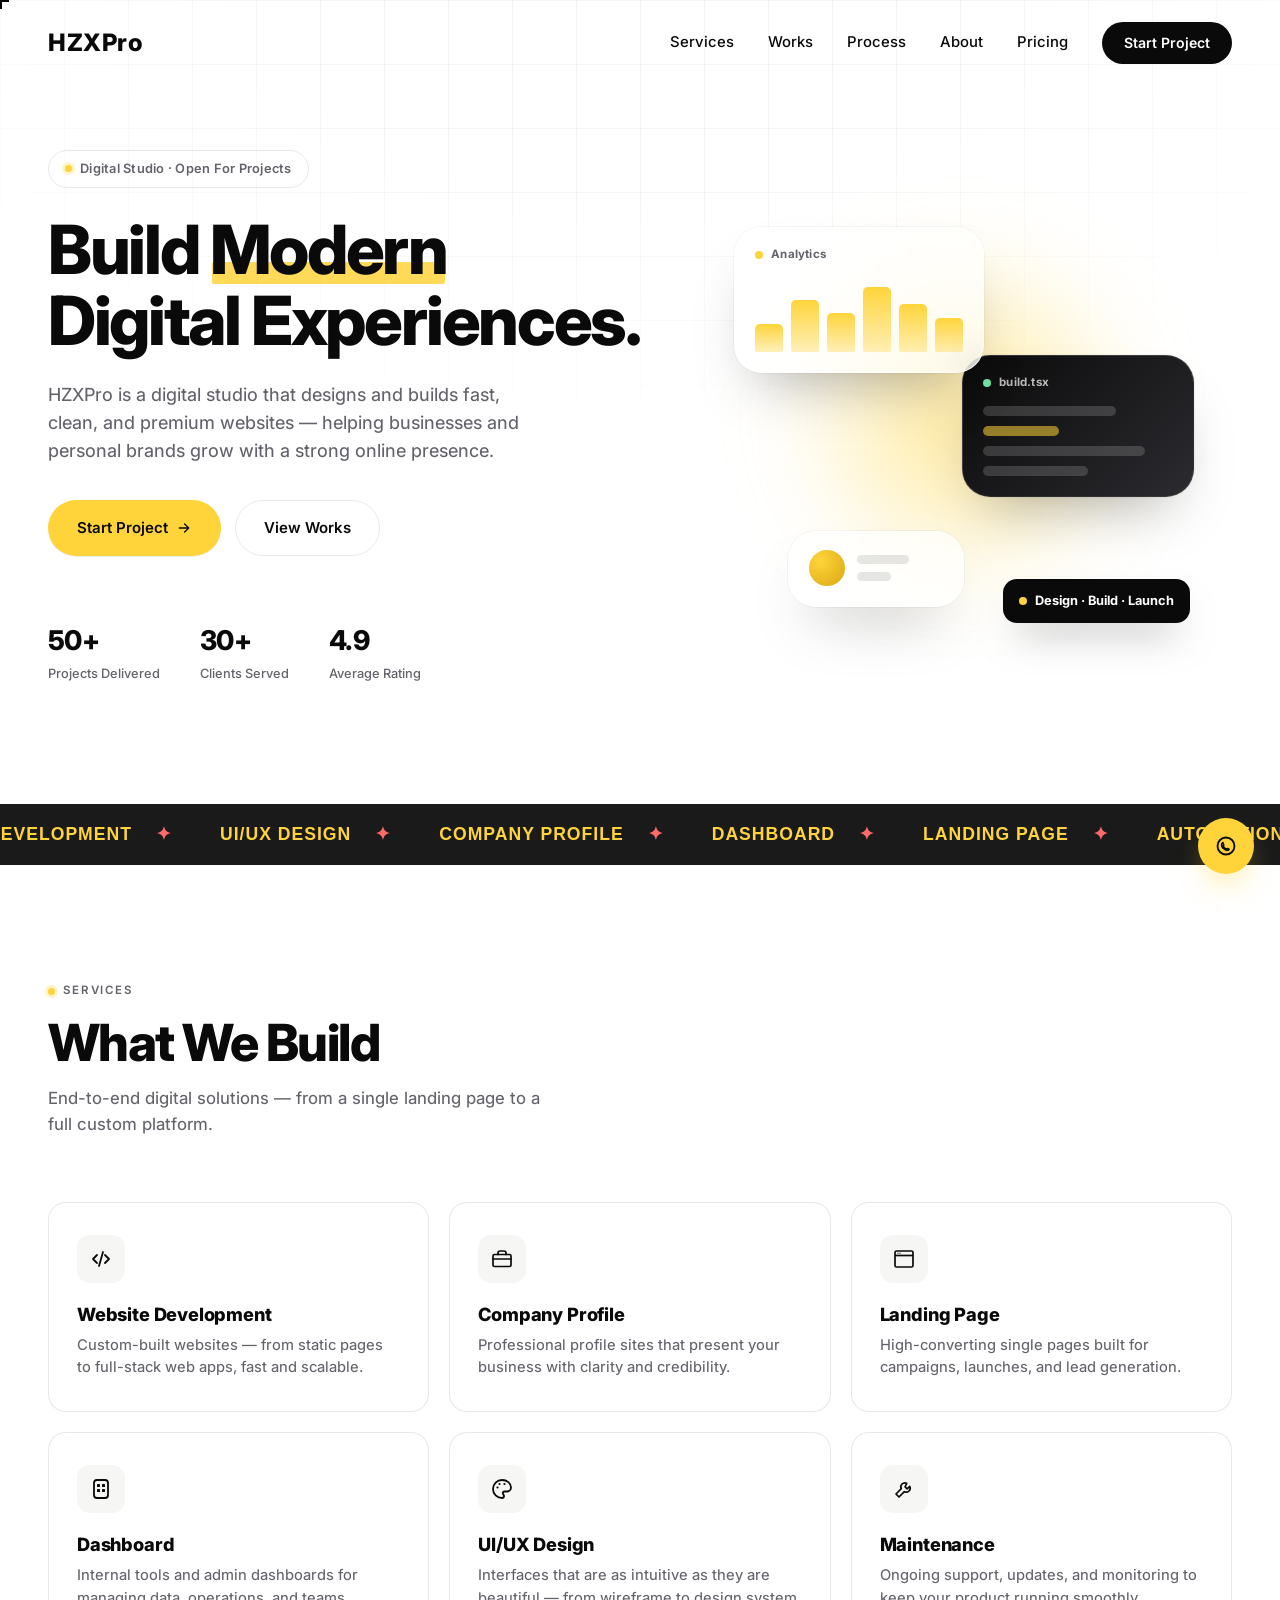
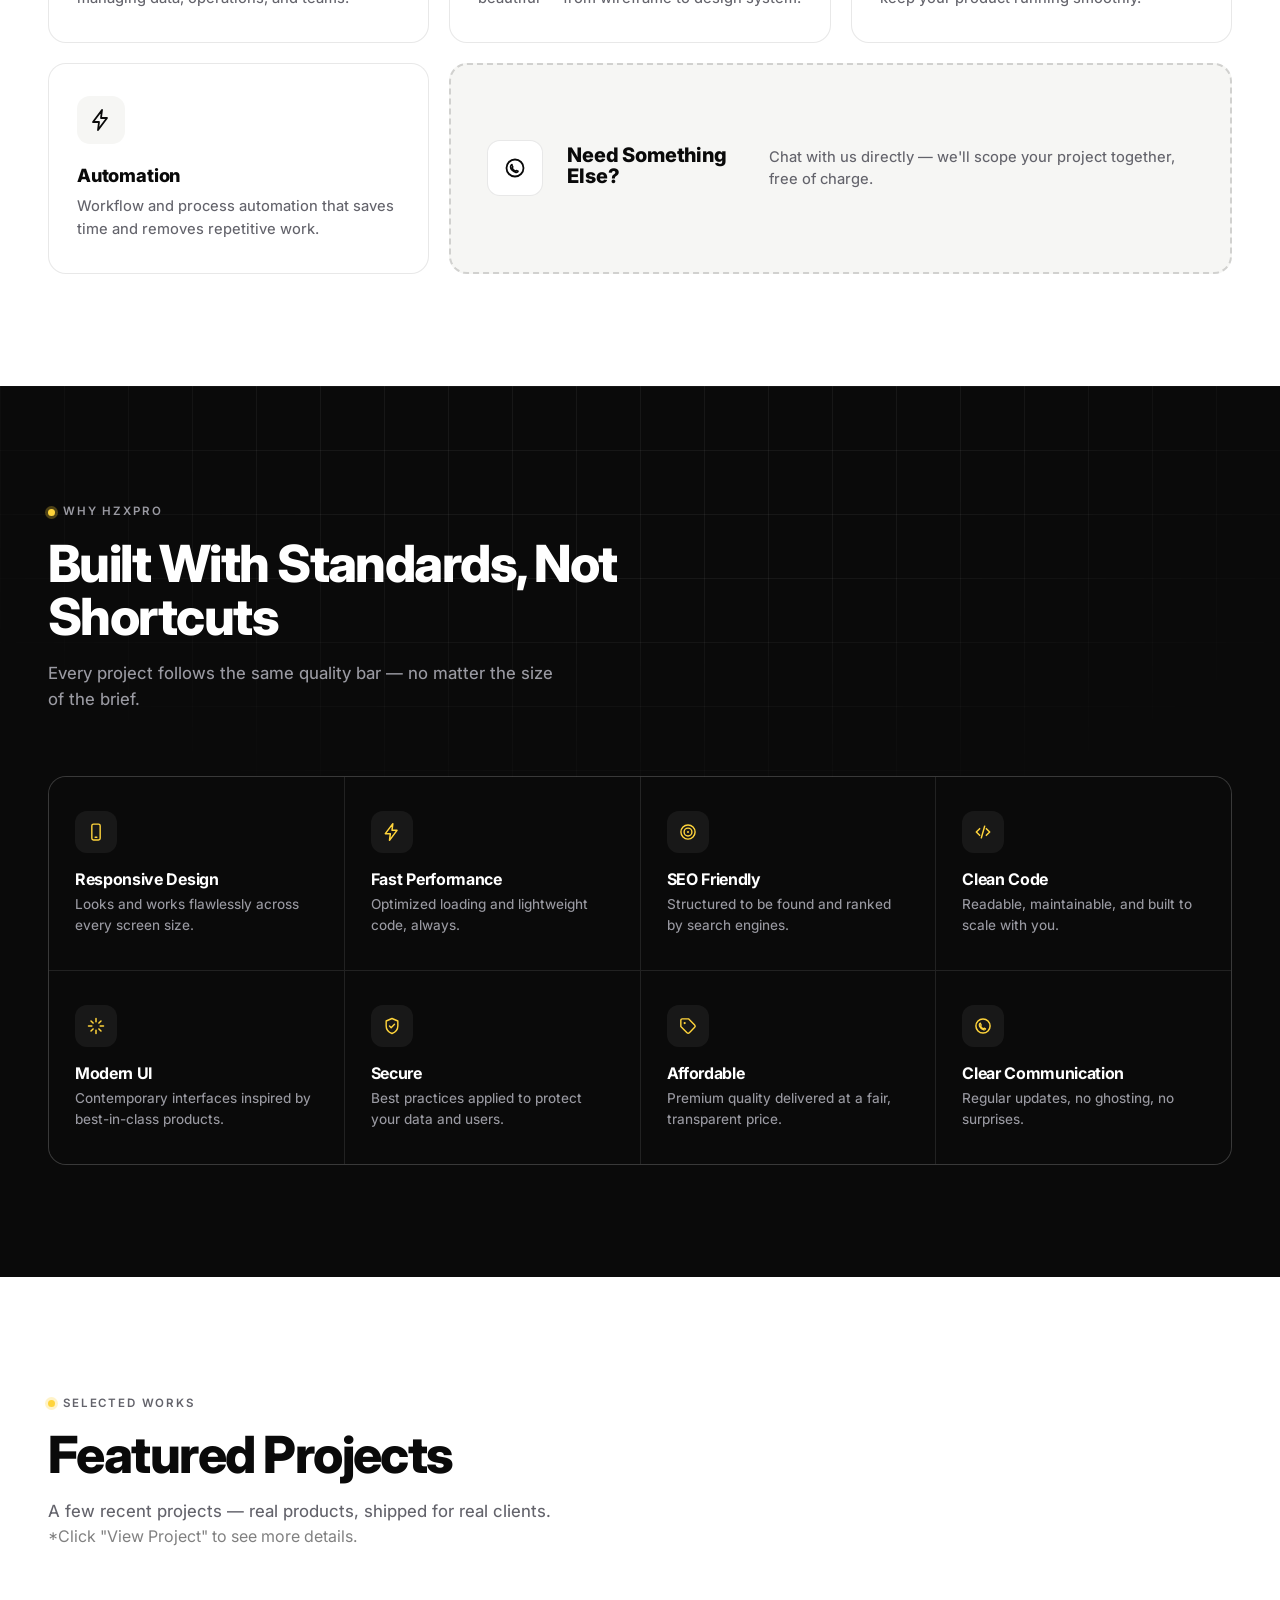
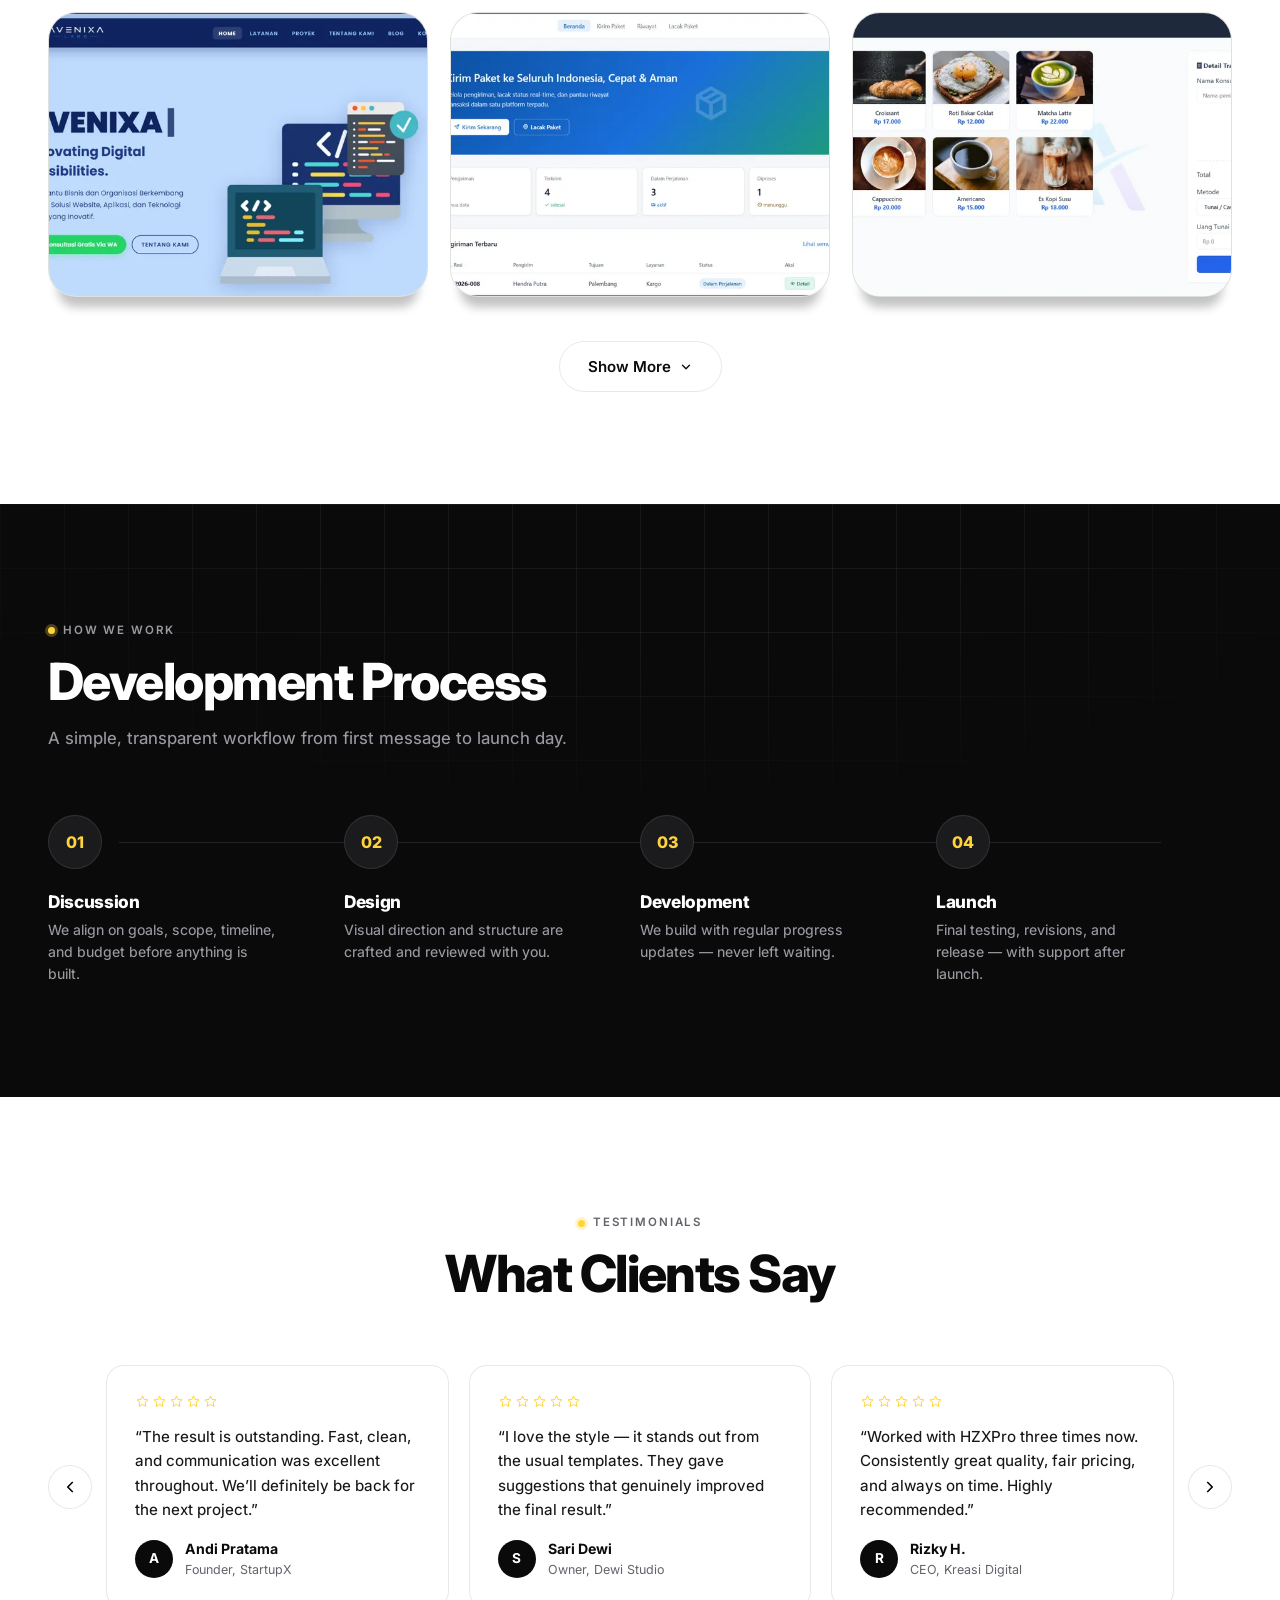
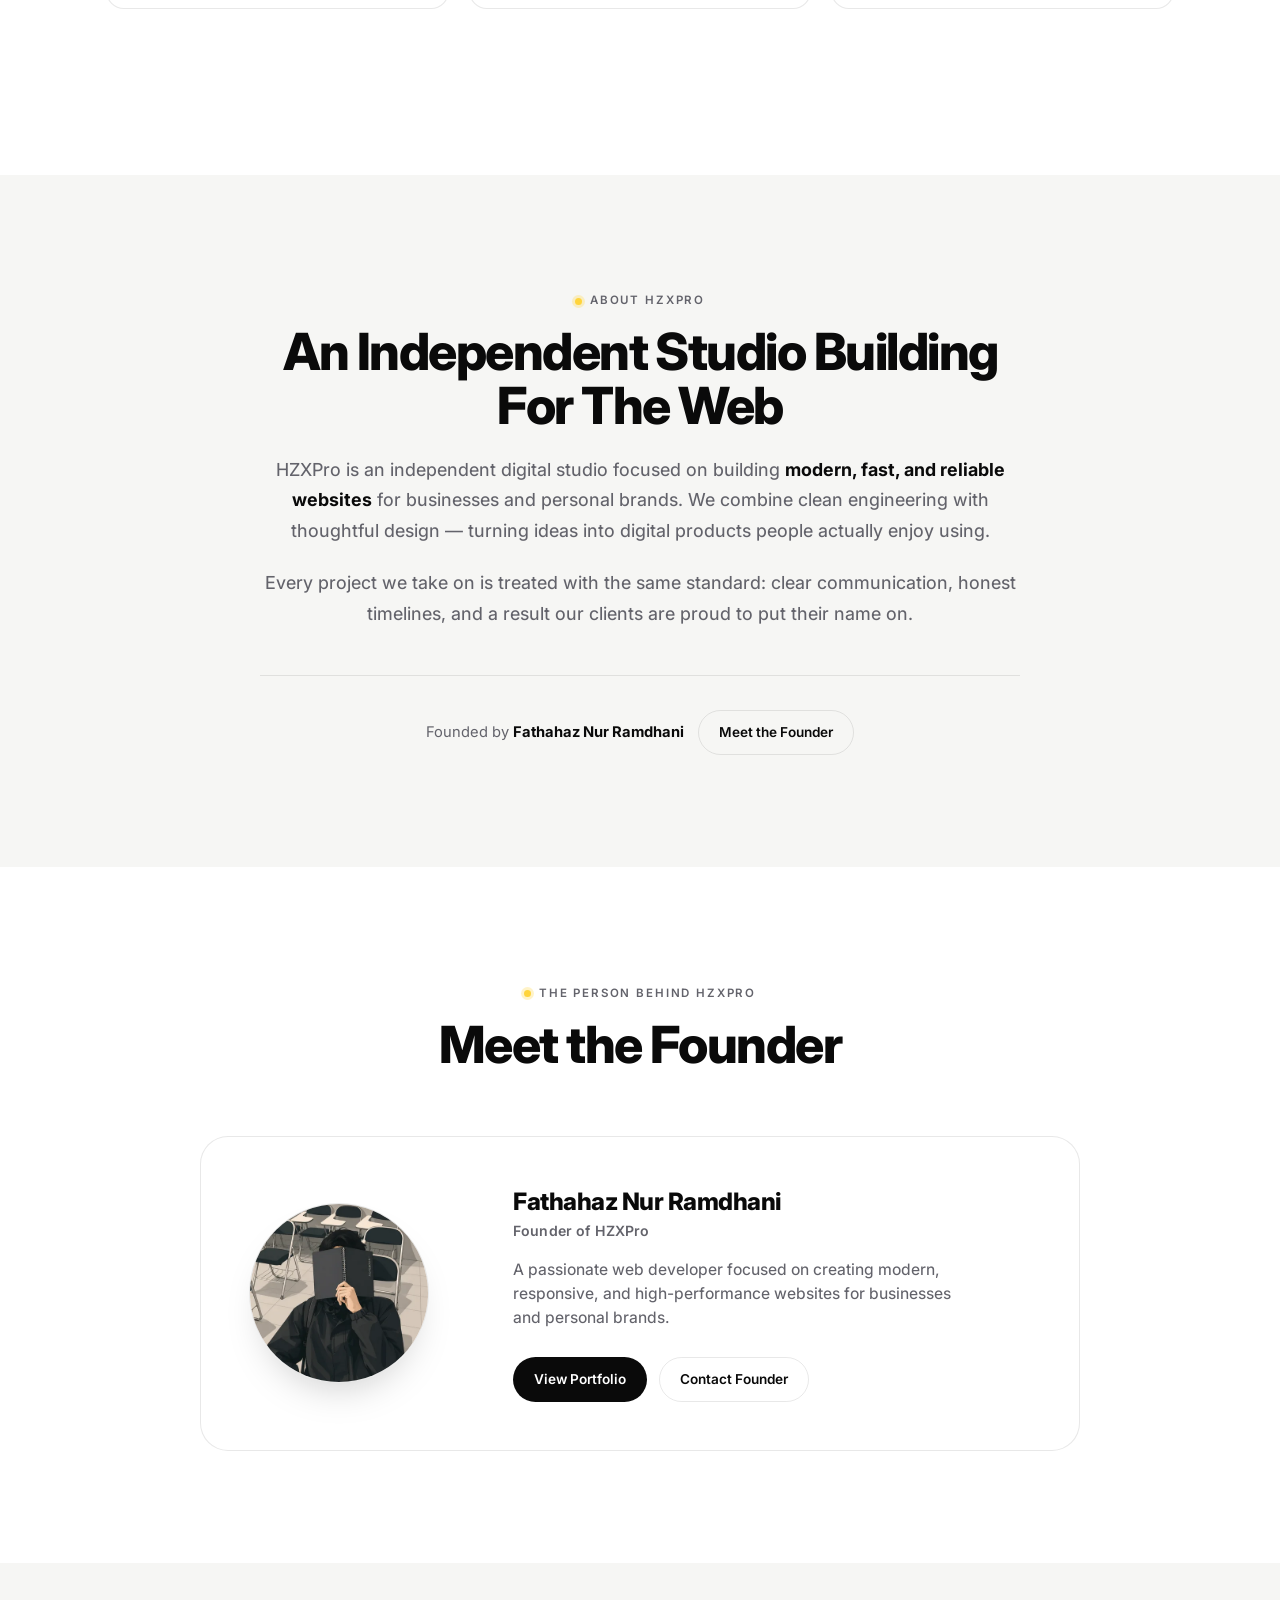
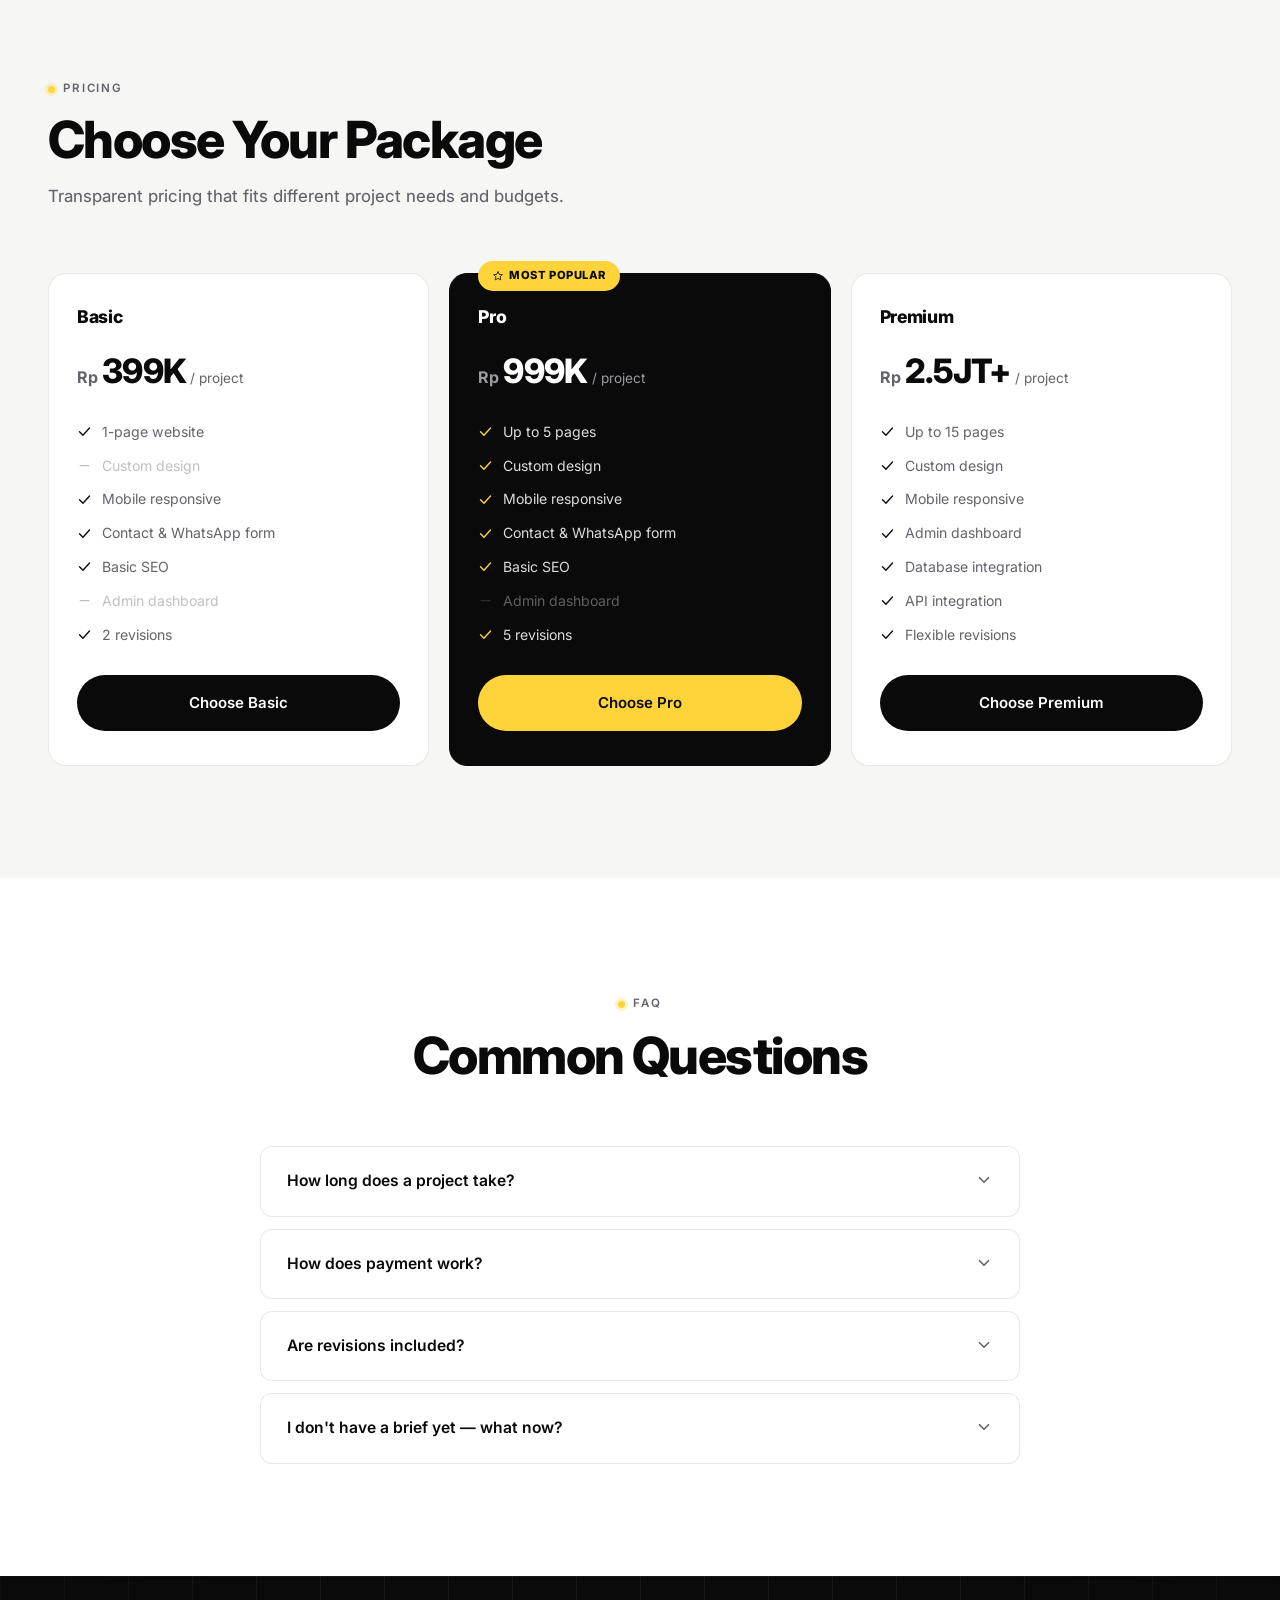
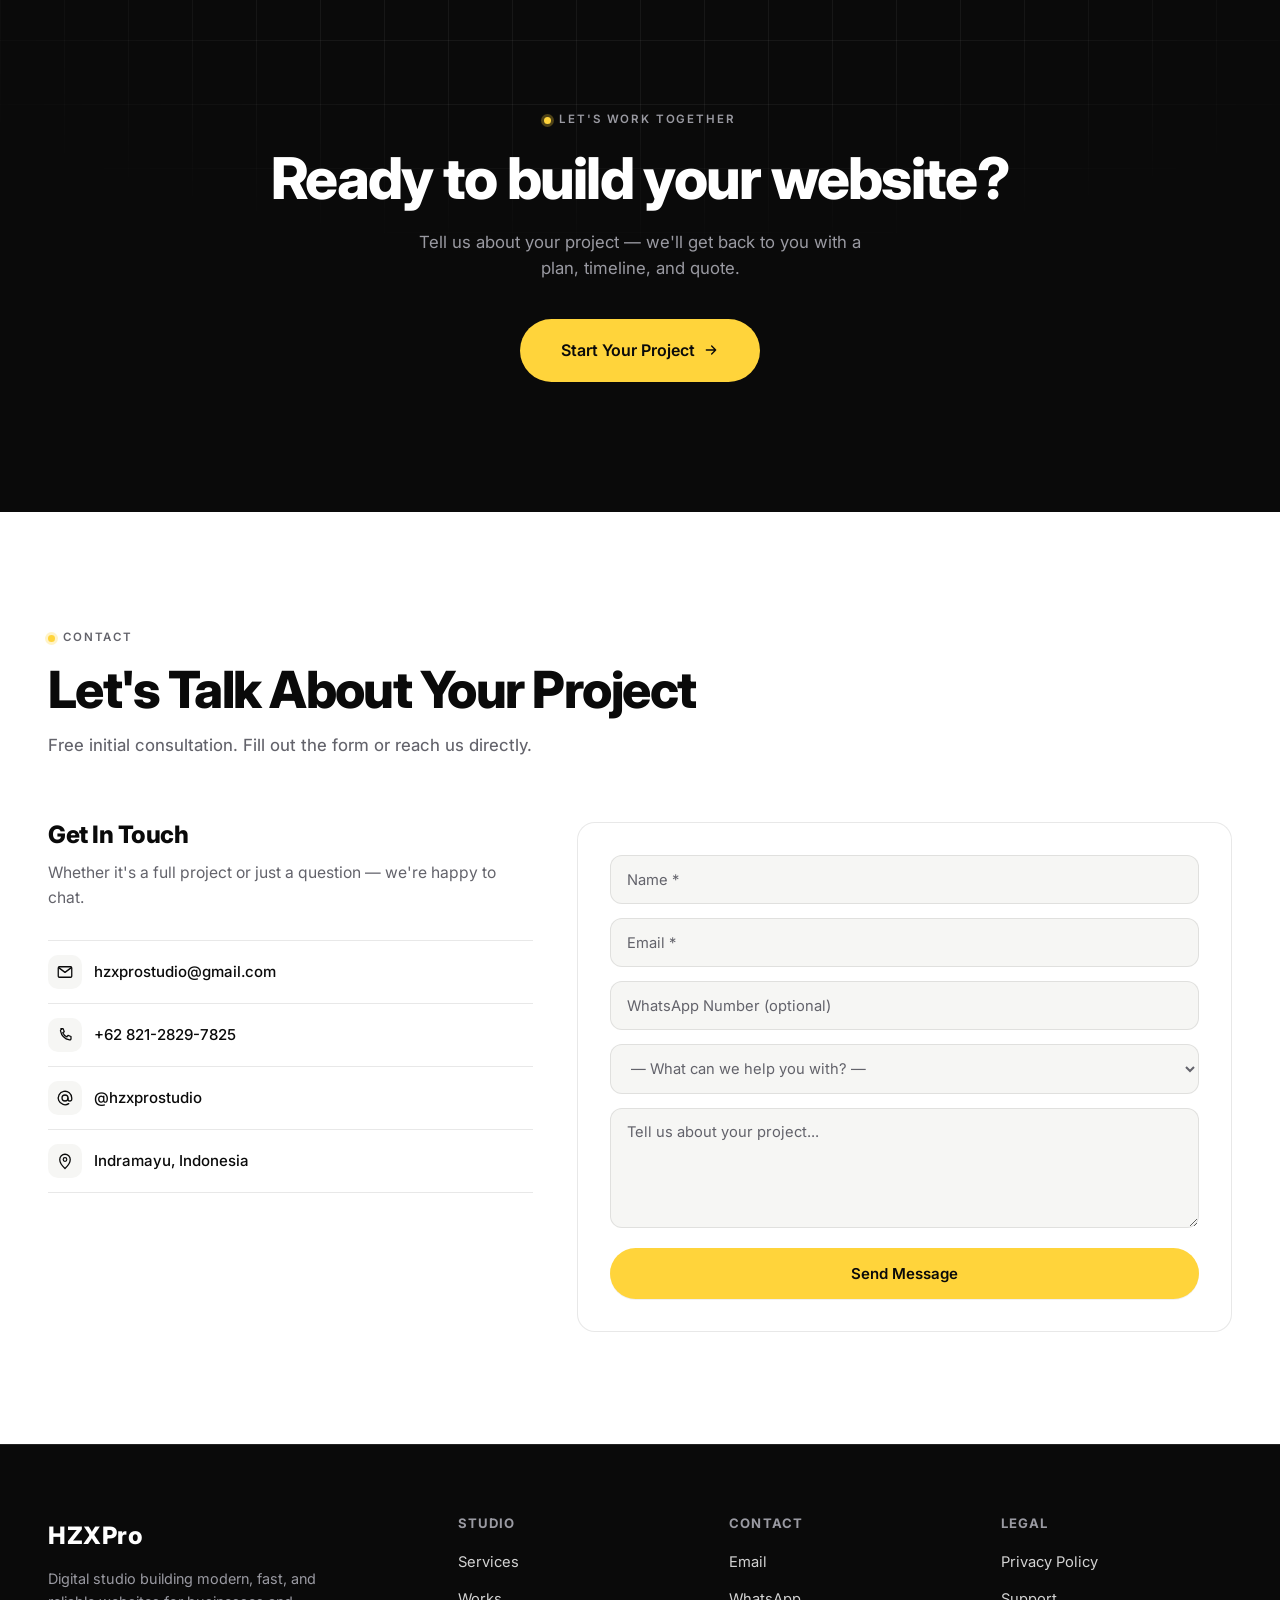
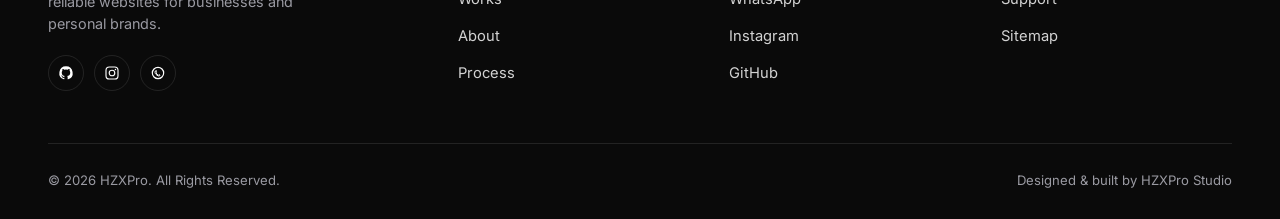
==== commit 956643a1: "Update manifest link to correct path" ====
--- a/index.html
+++ b/index.html
@@ -9,7 +9,7 @@
     <link rel="apple-touch-icon" sizes="180x180" href="asset/favicon/apple-touch-icon.png">
     <link rel="icon" type="image/png" sizes="32x32" href="asset/favicon/favicon-32x32.png">
     <link rel="icon" type="image/png" sizes="16x16" href="asset/favicon/favicon-16x16.png">
-    <link rel="manifest" href="/site.webmanifest">
+    <link rel="manifest" href="asset/favicon/site.webmanifest">
 
     <!-- Fonts -->
     <link rel="stylesheet" href="style.css" fetchpriority="high" />
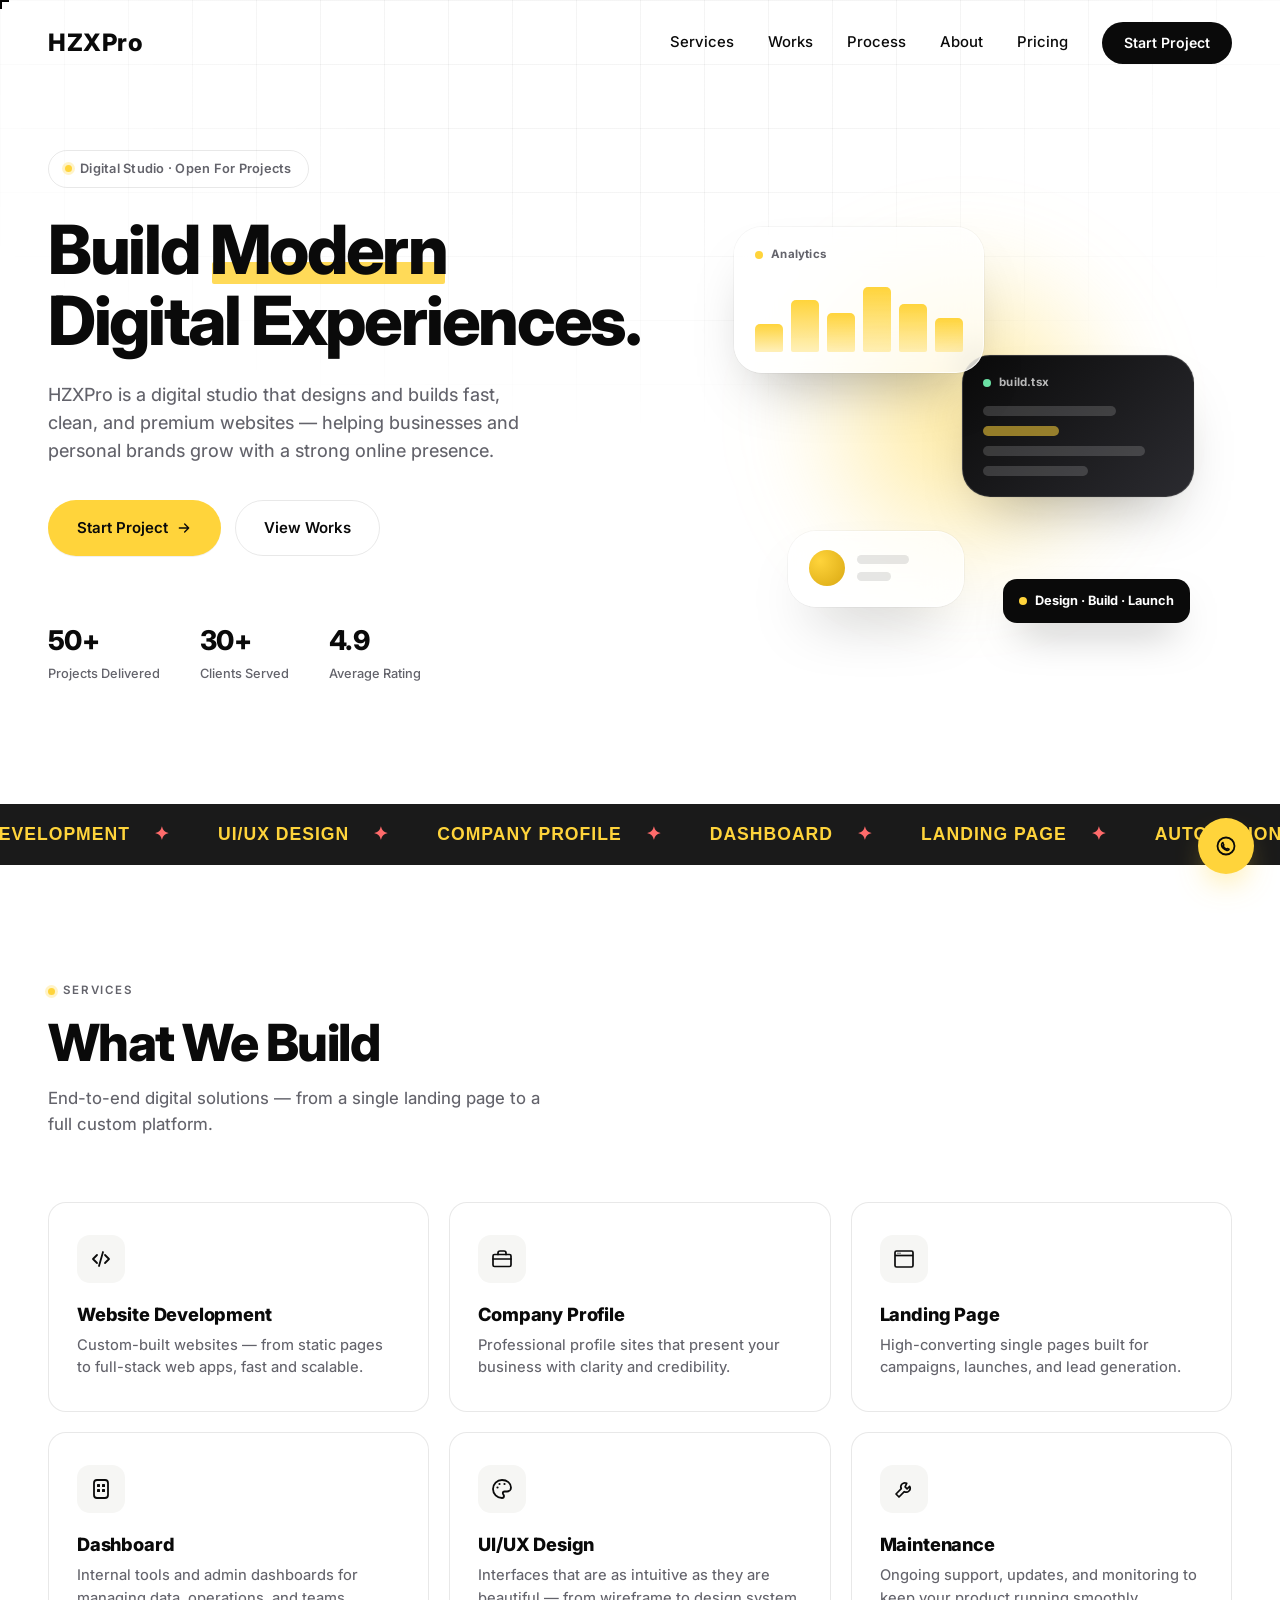
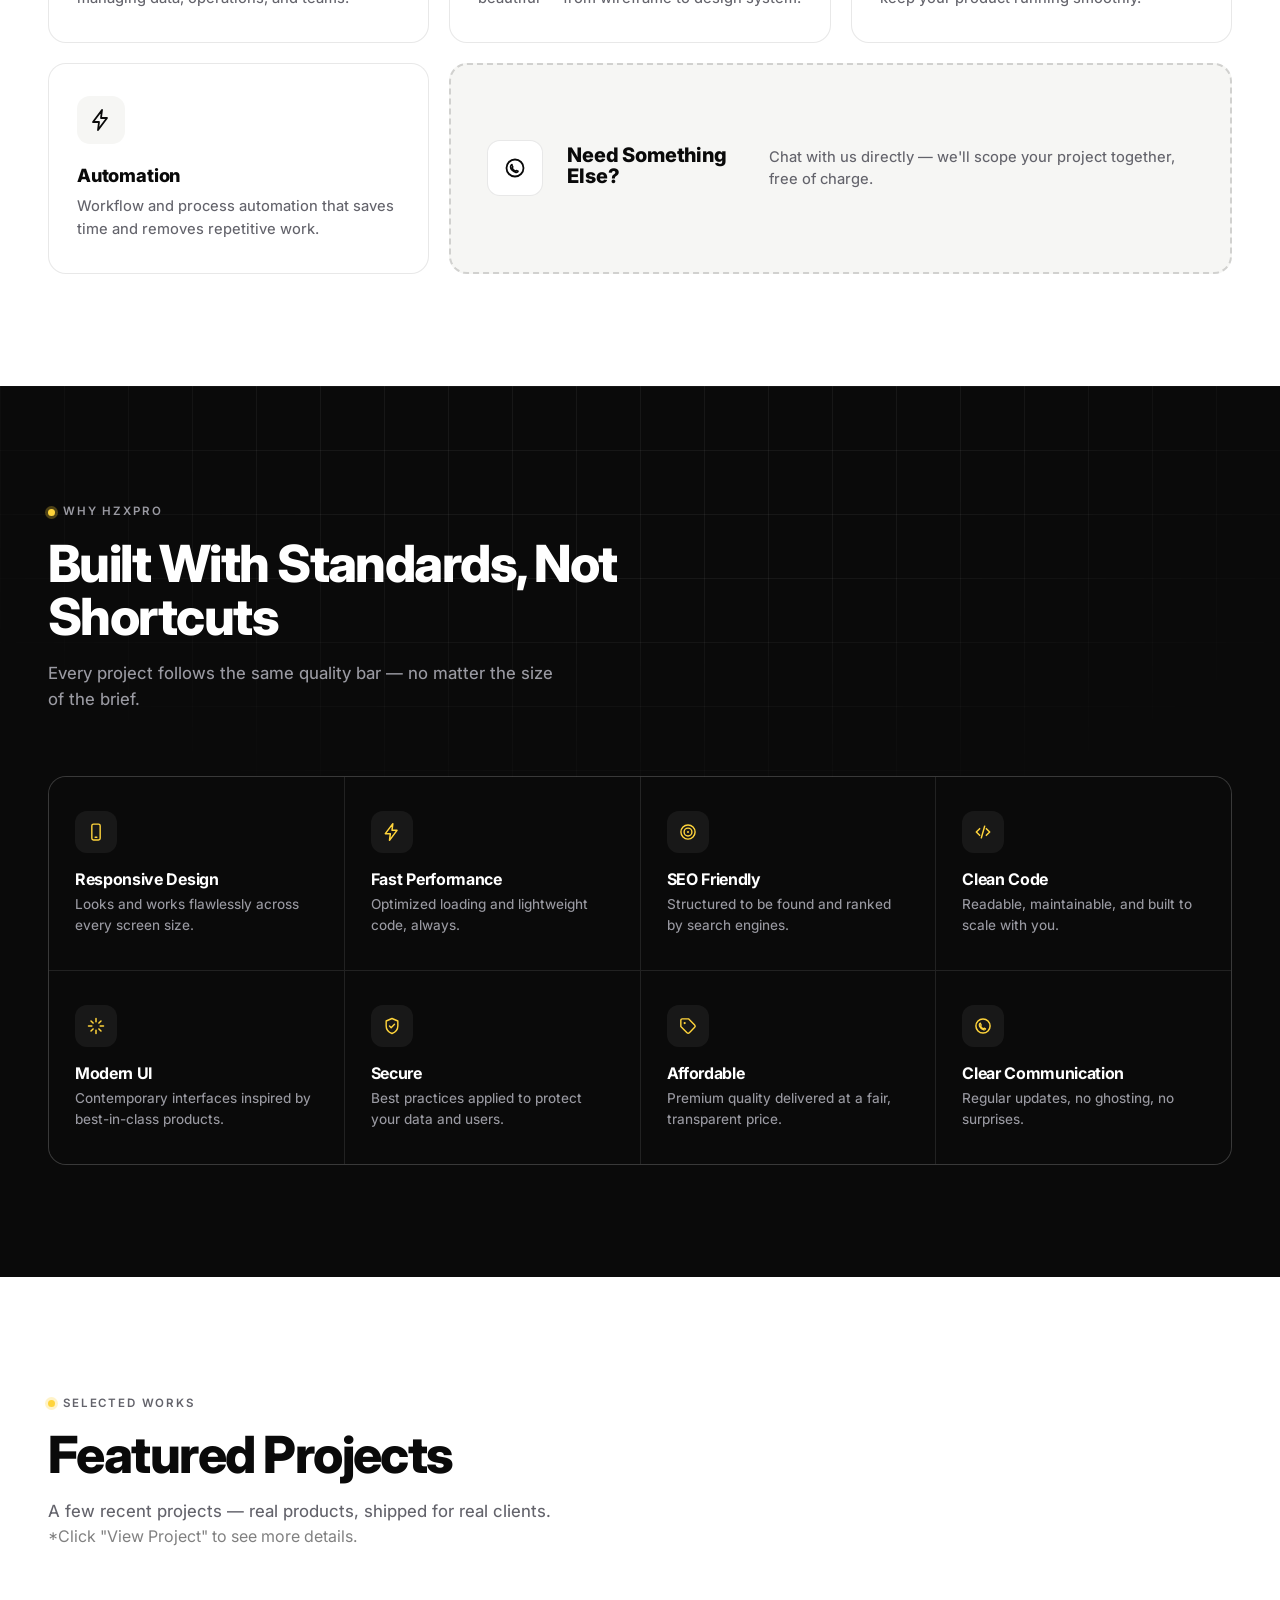
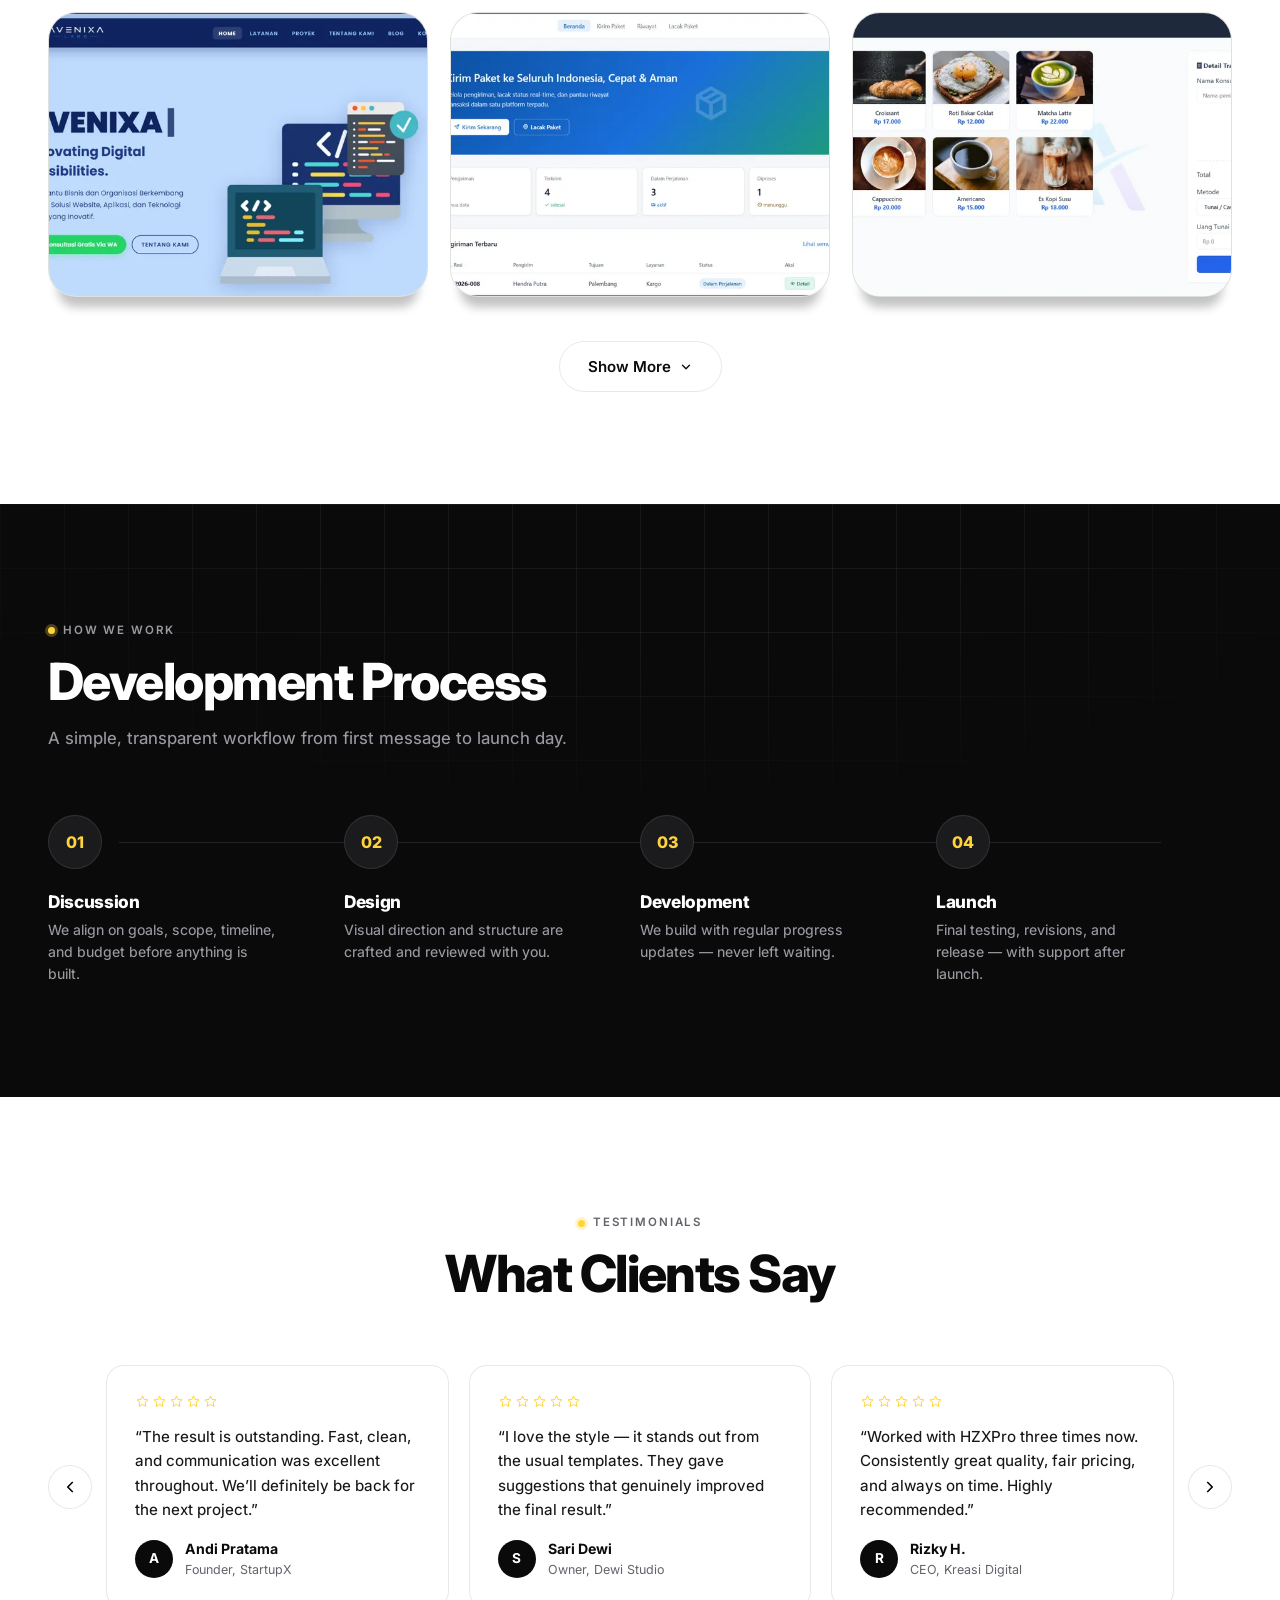
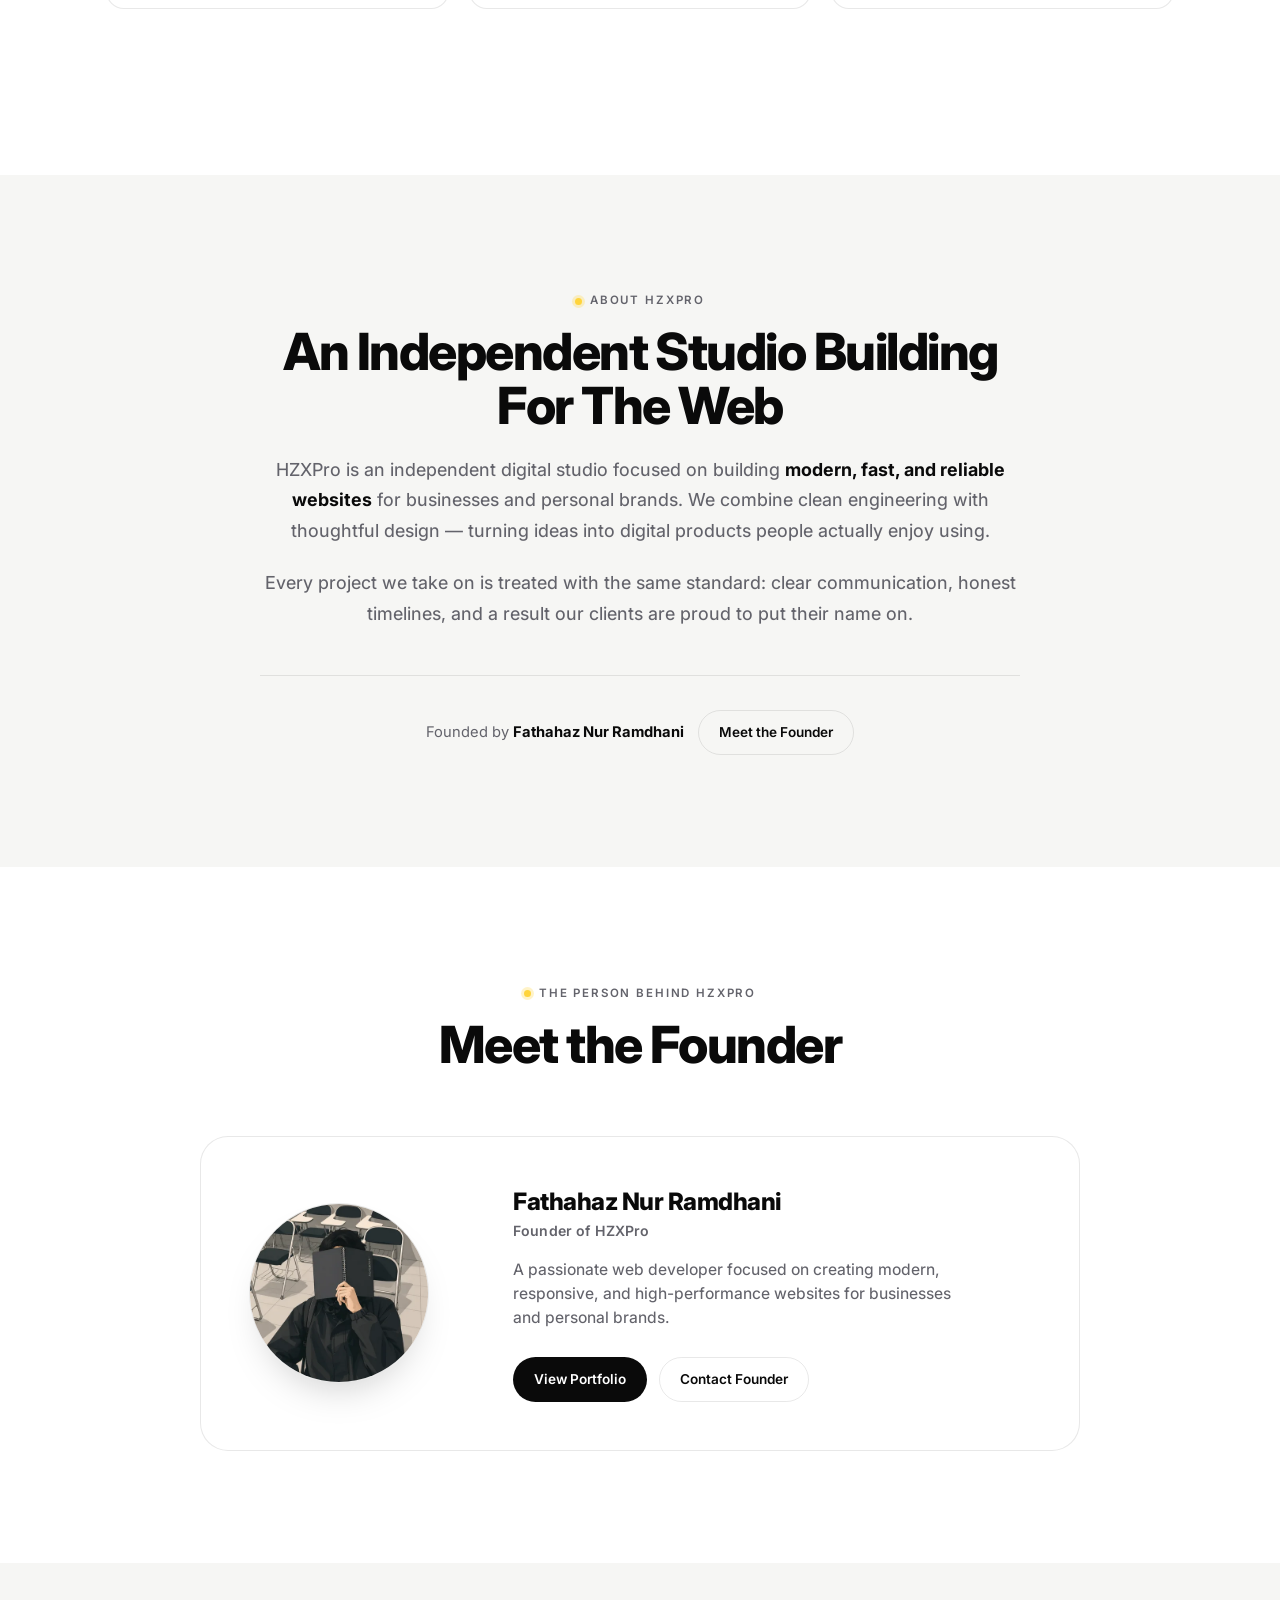
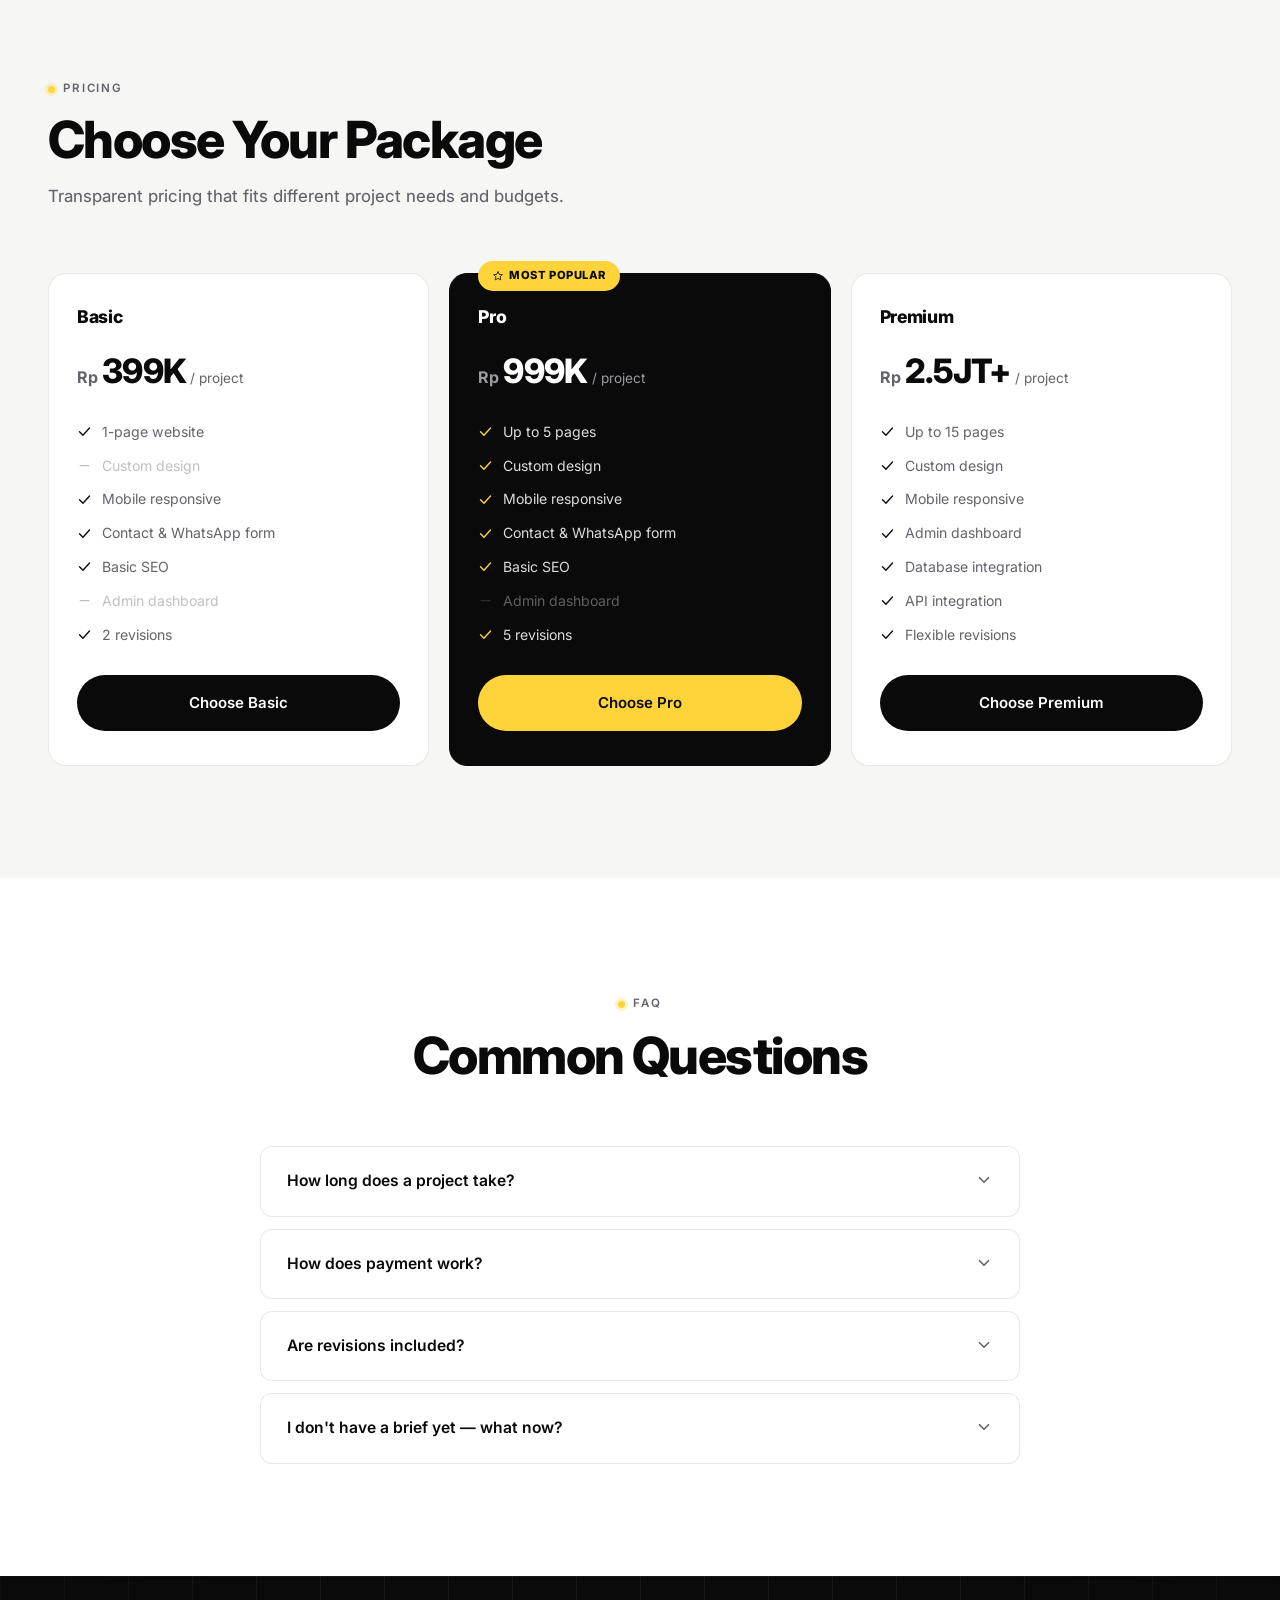
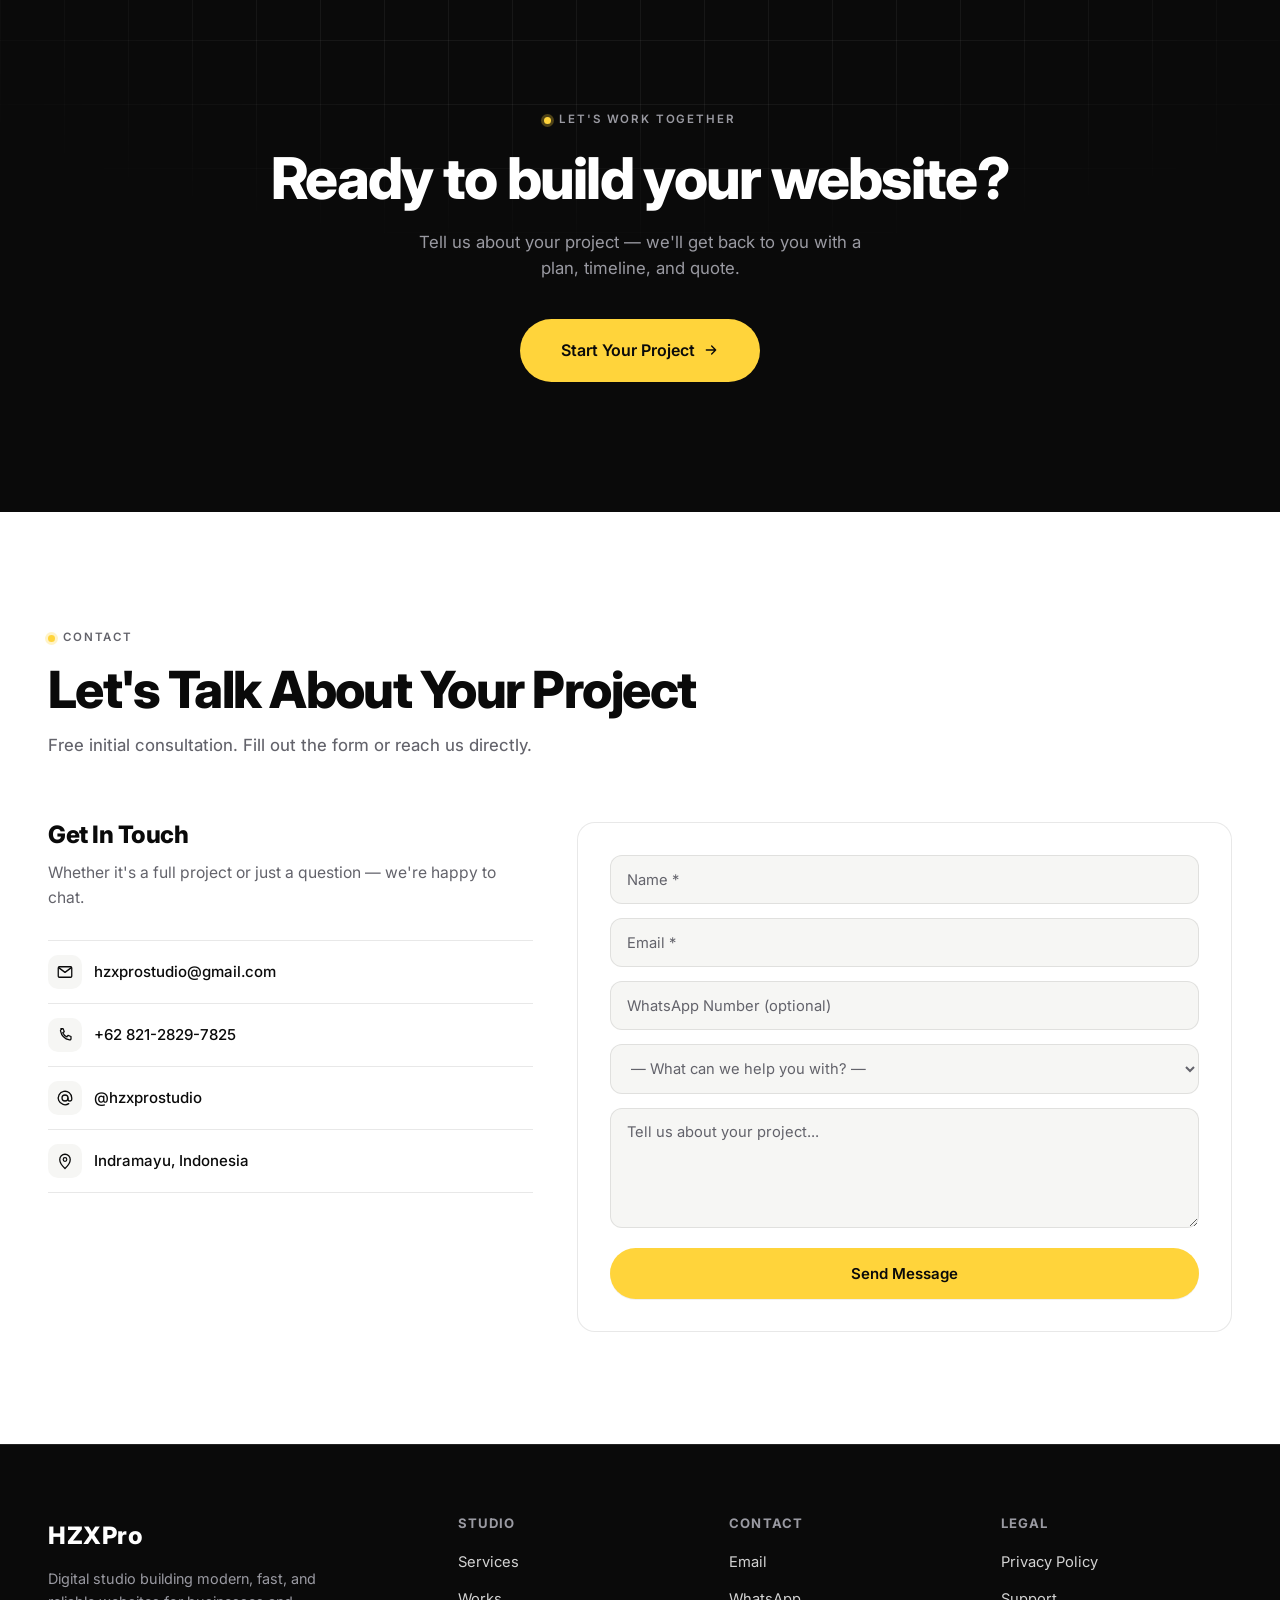
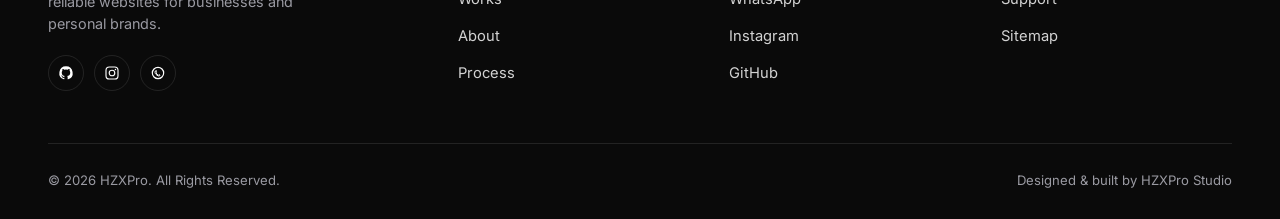
==== commit 4395950b: "Update meta keywords for SEO optimization" ====
--- a/index.html
+++ b/index.html
@@ -21,7 +21,7 @@
     <meta name="description"
         content="HZXPro is an independent digital studio building modern, fast, and reliable websites — from landing pages to custom dashboards — for businesses and personal brands." />
     <meta name="keywords"
-        content="jasa buat website, jasa pembuatan website, jasa pembuatan website murah, jasa website murah, bikin website berapa harga, harga bikin website, jasa website Indramayu, jasa buat website Indramayu, web developer Indramayu, jasa website Indonesia, bikin landing page, jasa buat landing page, jasa landing page murah, jasa buat toko online, bikin toko online, jasa website untuk UMKM, bikin website UMKM, bikin company profile online, jasa company profile, jasa desain web, jasa desain website, jasa bikin aplikasi web, jasa buat dashboard, bikin dashboard admin, jasa bikin sistem informasi, jasa web app, jasa maintenance website, jasa perbaikan website, jasa optimasi website, website cepat SEO friendly, jasa desain UI UX, jasa freelance website, studio digital Indonesia, digital agency Indramayu, jasa pembuatan aplikasi, konsultasi bikin website, jasa website bisnis kecil, jasa website personal brand, HZXPro, web development studio, company profile, landing page, UI/UX design, jasa web developer Indonesia, website performa tinggi, jasa desain website modern, jasa pembuatan website profesional, jasa bikin landing page high-converting, web development studio Indonesia, jasa desain UI/UX untuk startup, jasa pembuatan admin dashboard, jasa pembuatan sistem operasi web, jasa maintenance website terpercaya, layanan optimasi website, otomasi bisnis, jasa pembuatan website Indramayu, studio desain web untuk bisnis lokal, web developer untuk personal branding, digital agency web development terjangkau, pembuatan website fast & responsive, website company profile modern, jasa web dev dengan standar performa tinggi, jasa web scalable, jasa web SEO-friendly, buat website perusahaan, bikin web murah premium, developer website murah, jasa pembuatan aplikasi web, HZXPro Studio, HZXPro Studio Indonesia, Software House Indonesia, Jasa Website, Web Development, Website Development, Website Developer Indonesia, Frontend Developer, Backend Developer, Full Stack Developer, Responsive Website, Company Profile Website, Landing Page Development, Business Website, Portfolio Website, Custom Website, Web Application, Digital Solutions, jasa website murah indonesia, software house untuk UMKM, jasa website company profile, jasa landing page bisnis, custom web application, website toko online, website sekolah, website restoran, website startup, responsive web developer, modern website design, website dengan SEO, website cepat dan aman, website premium, freelance web developer indonesia, website developer cirebon, website developer indramayu, website developer jawa barat, software house indramayu, HTML CSS JavaScript, PHP, MySQL, Laravel, React, Node.js, Express.js, GitHub Pages, REST API, Responsive Design, SEO Optimization, Performance Optimization, Web Accessibility, jasa buat web, jasa bikin web murah" />
+        content="hzxpro, hzx pro, HZXPRO, HZXPro, HZX PRO, HZX pro, hzxpro studio, HZXPro studio, jasa buat website, jasa pembuatan website, jasa pembuatan website murah, jasa website murah, bikin website berapa harga, harga bikin website, jasa website Indramayu, jasa buat website Indramayu, web developer Indramayu, jasa website Indonesia, bikin landing page, jasa buat landing page, jasa landing page murah, jasa buat toko online, bikin toko online, jasa website untuk UMKM, bikin website UMKM, bikin company profile online, jasa company profile, jasa desain web, jasa desain website, jasa bikin aplikasi web, jasa buat dashboard, bikin dashboard admin, jasa bikin sistem informasi, jasa web app, jasa maintenance website, jasa perbaikan website, jasa optimasi website, website cepat SEO friendly, jasa desain UI UX, jasa freelance website, studio digital Indonesia, digital agency Indramayu, jasa pembuatan aplikasi, konsultasi bikin website, jasa website bisnis kecil, jasa website personal brand, HZXPro, web development studio, company profile, landing page, UI/UX design, jasa web developer Indonesia, website performa tinggi, jasa desain website modern, jasa pembuatan website profesional, jasa bikin landing page high-converting, web development studio Indonesia, jasa desain UI/UX untuk startup, jasa pembuatan admin dashboard, jasa pembuatan sistem operasi web, jasa maintenance website terpercaya, layanan optimasi website, otomasi bisnis, jasa pembuatan website Indramayu, studio desain web untuk bisnis lokal, web developer untuk personal branding, digital agency web development terjangkau, pembuatan website fast & responsive, website company profile modern, jasa web dev dengan standar performa tinggi, jasa web scalable, jasa web SEO-friendly, buat website perusahaan, bikin web murah premium, developer website murah, jasa pembuatan aplikasi web, HZXPro Studio, HZXPro Studio Indonesia, Software House Indonesia, Jasa Website, Web Development, Website Development, Website Developer Indonesia, Frontend Developer, Backend Developer, Full Stack Developer, Responsive Website, Company Profile Website, Landing Page Development, Business Website, Portfolio Website, Custom Website, Web Application, Digital Solutions, jasa website murah indonesia, software house untuk UMKM, jasa website company profile, jasa landing page bisnis, custom web application, website toko online, website sekolah, website restoran, website startup, responsive web developer, modern website design, website dengan SEO, website cepat dan aman, website premium, freelance web developer indonesia, website developer cirebon, website developer indramayu, website developer jawa barat, software house indramayu, HTML CSS JavaScript, PHP, MySQL, Laravel, React, Node.js, Express.js, GitHub Pages, REST API, Responsive Design, SEO Optimization, Performance Optimization, Web Accessibility, jasa buat web, jasa bikin web murah" />
     <meta name="author" content="HZXPro" />
     <meta name="google-site-verification" content="x44in-LRZf5VLk7SpLlZgoH_BsoV_aUT0wZBmLMw2Yg" />
     <meta name="robots" content="index, follow" />
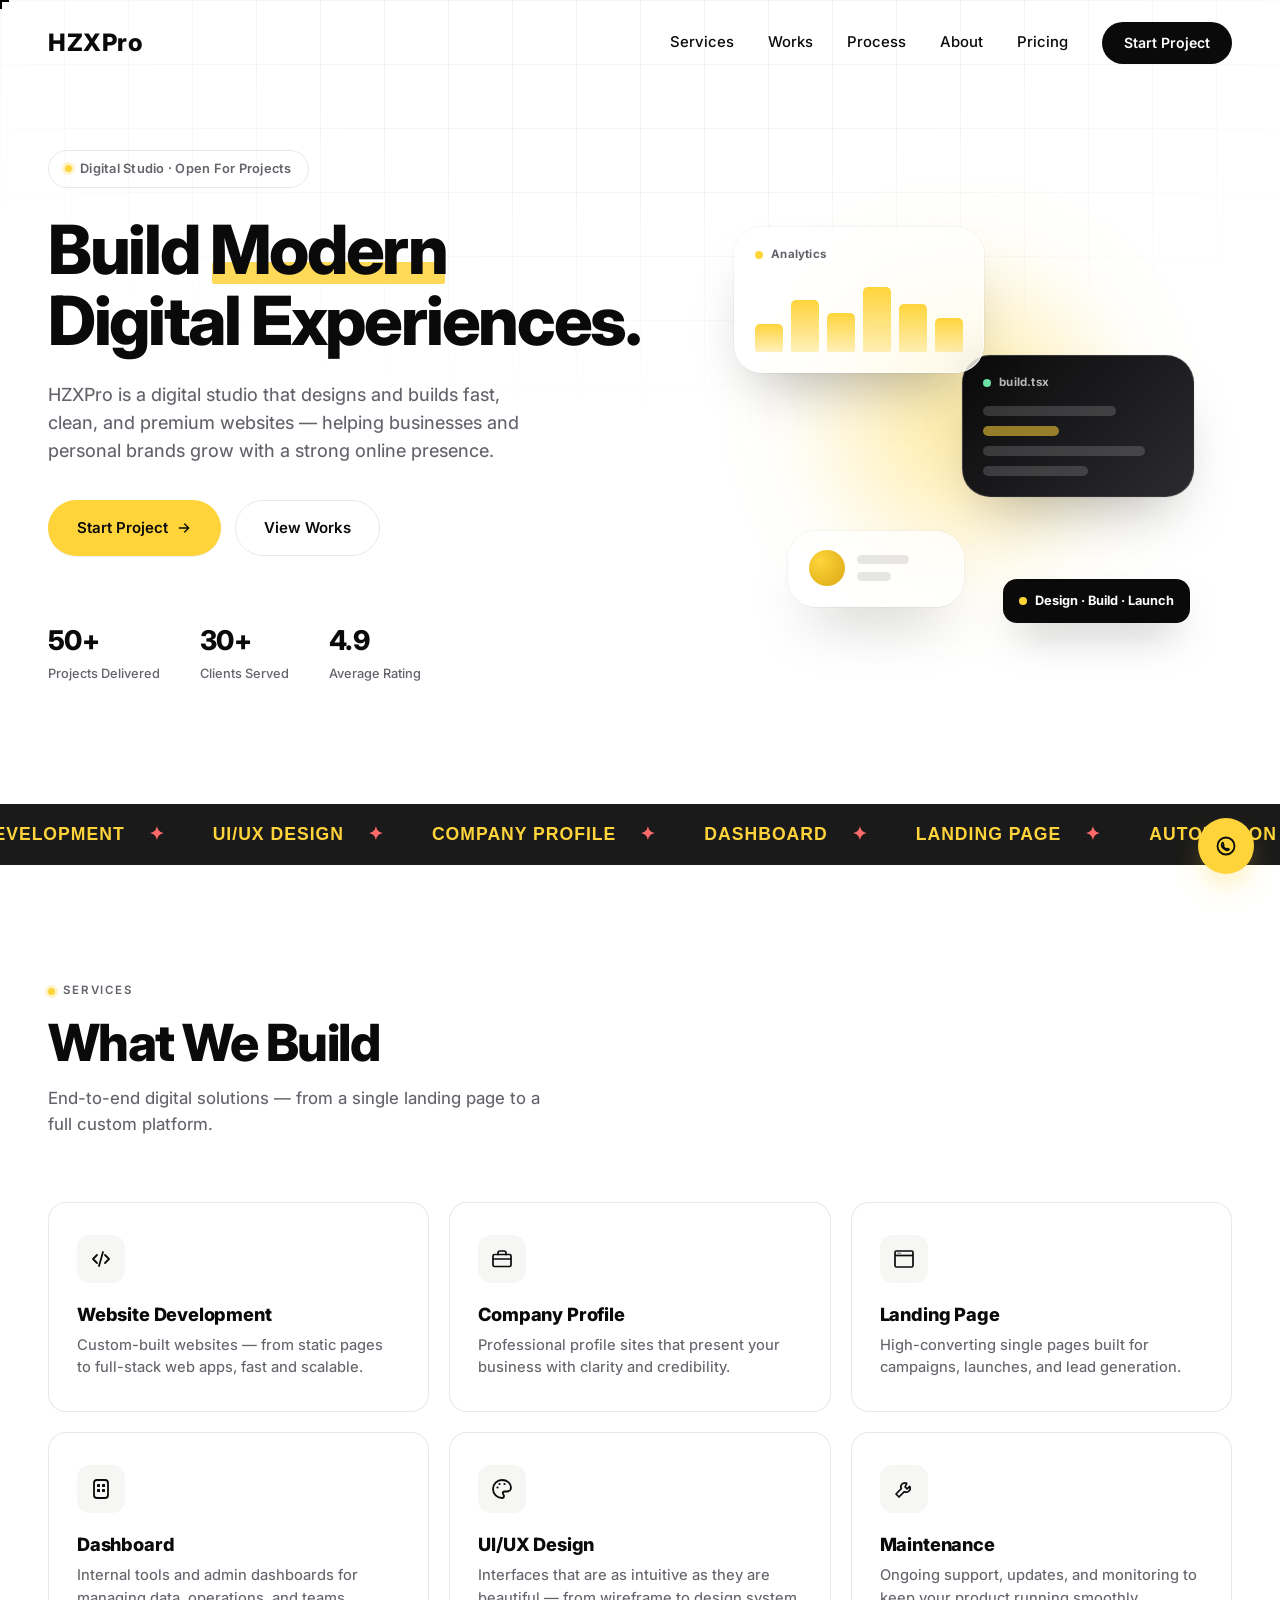
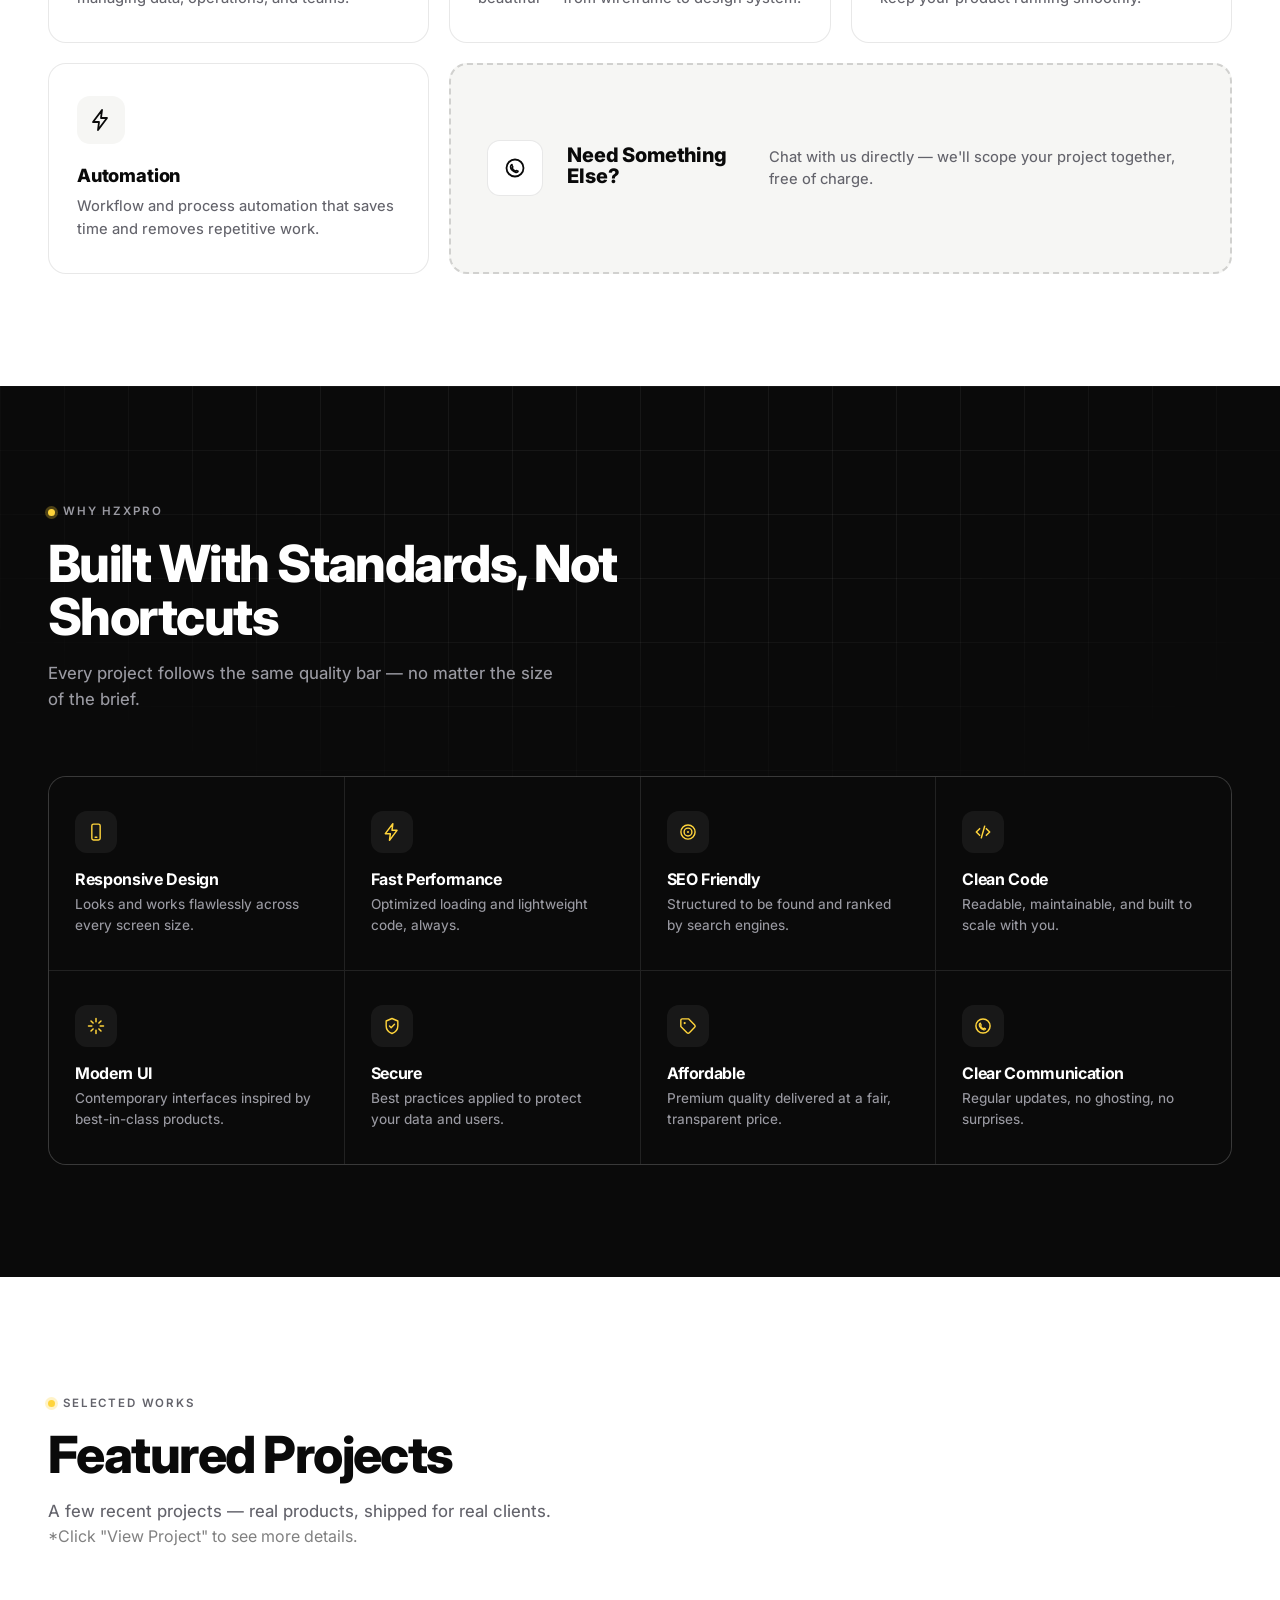
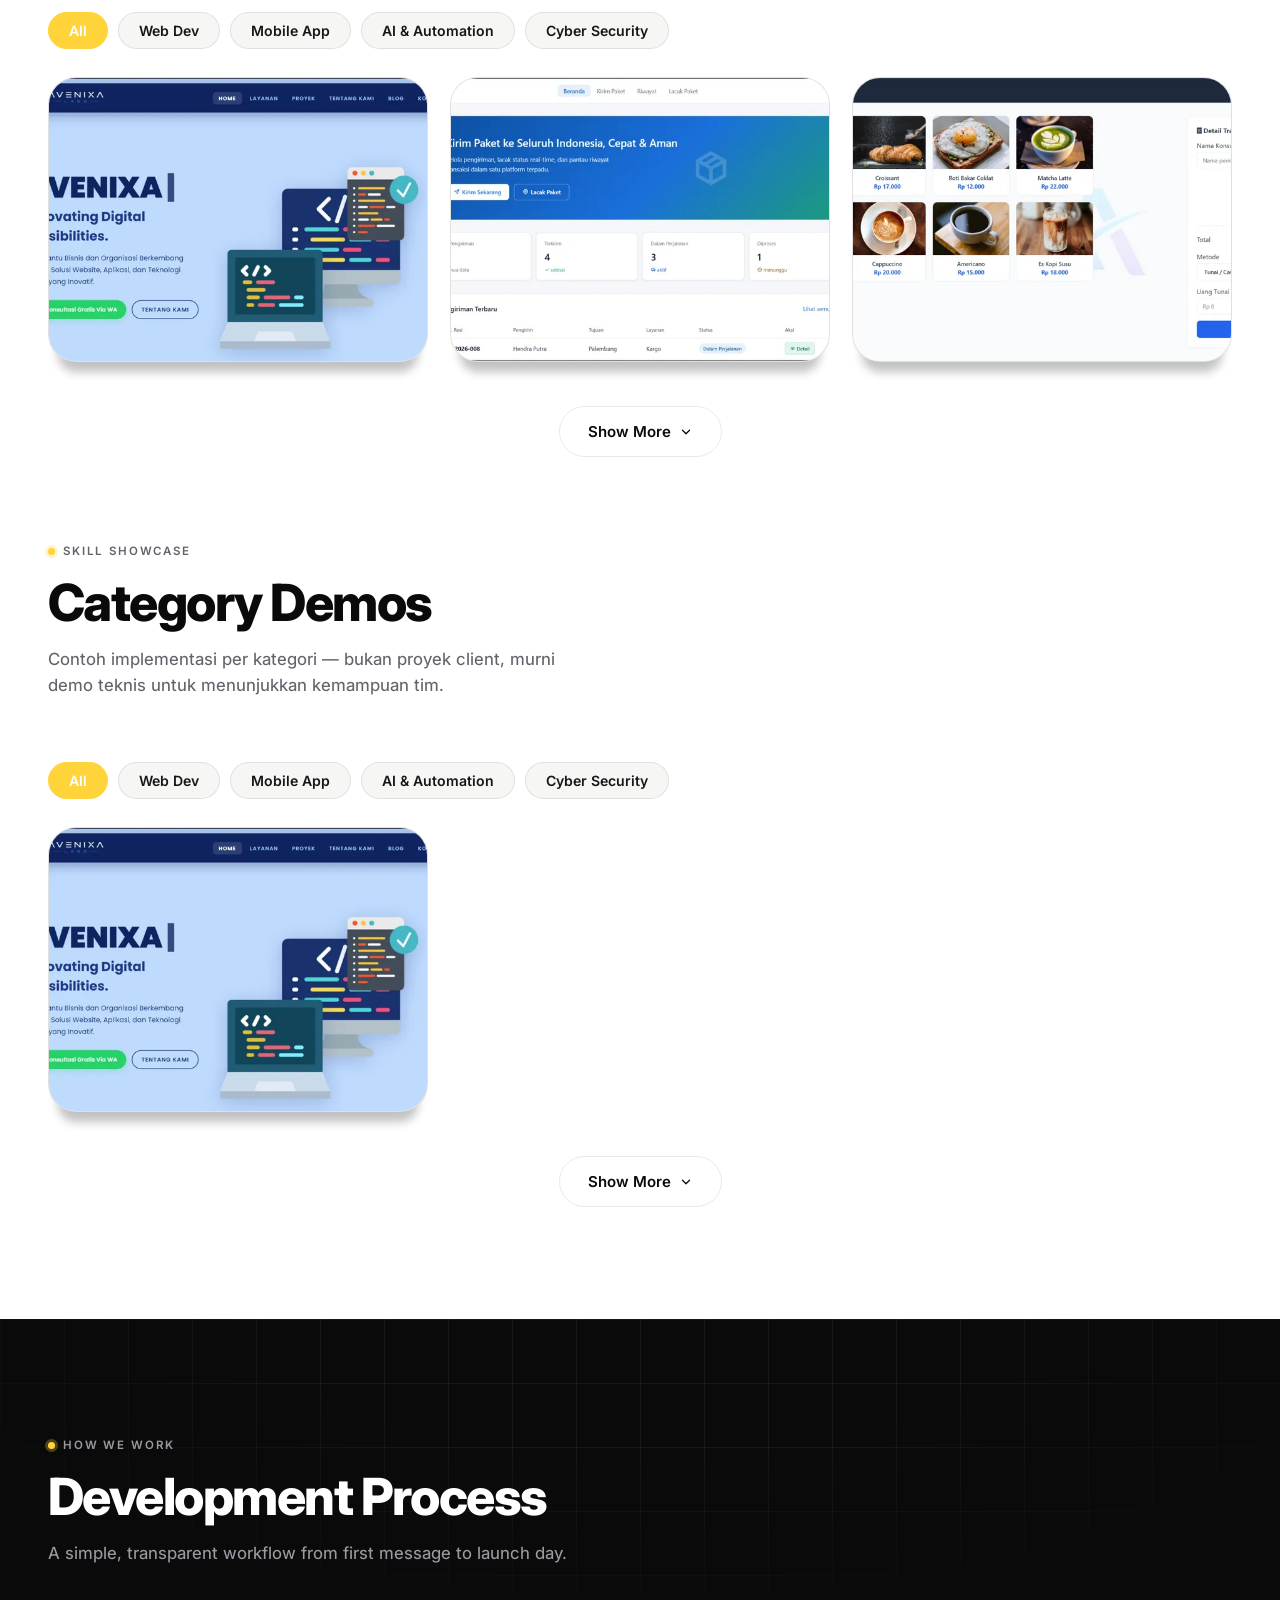
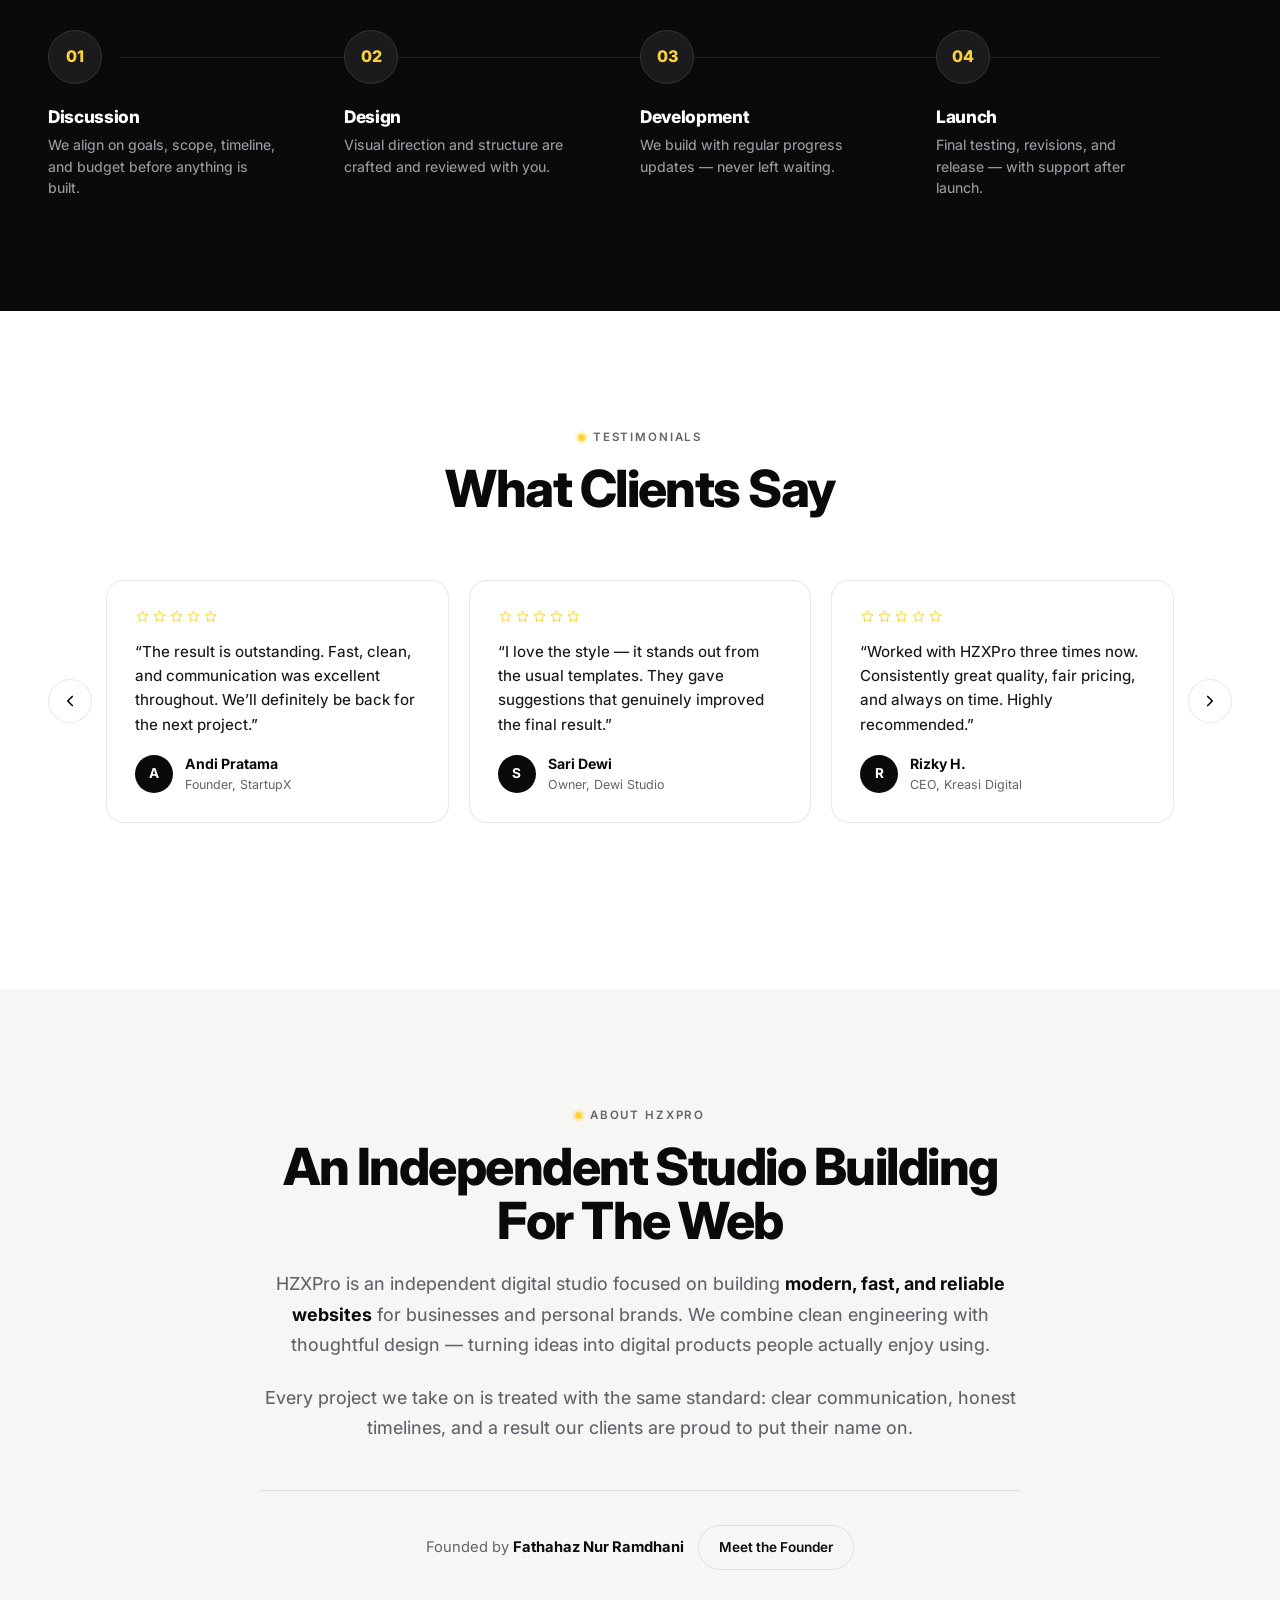
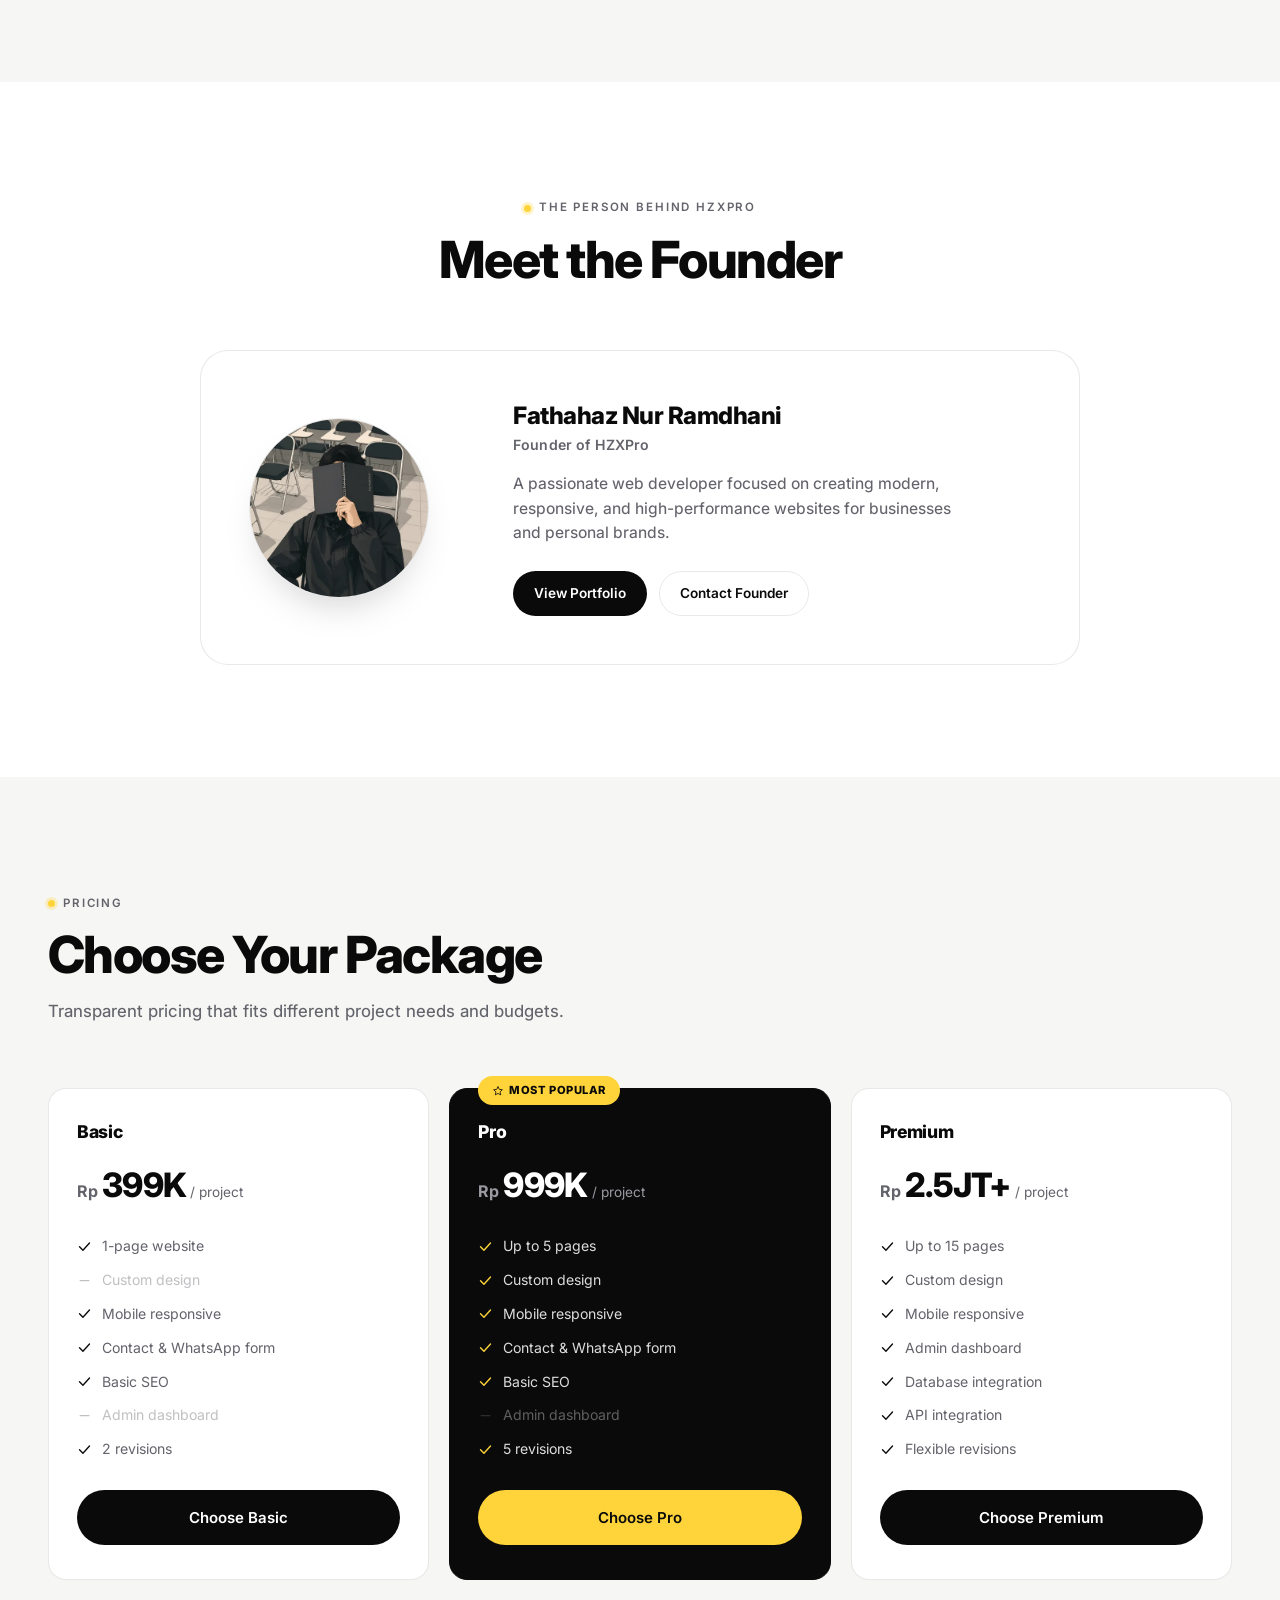
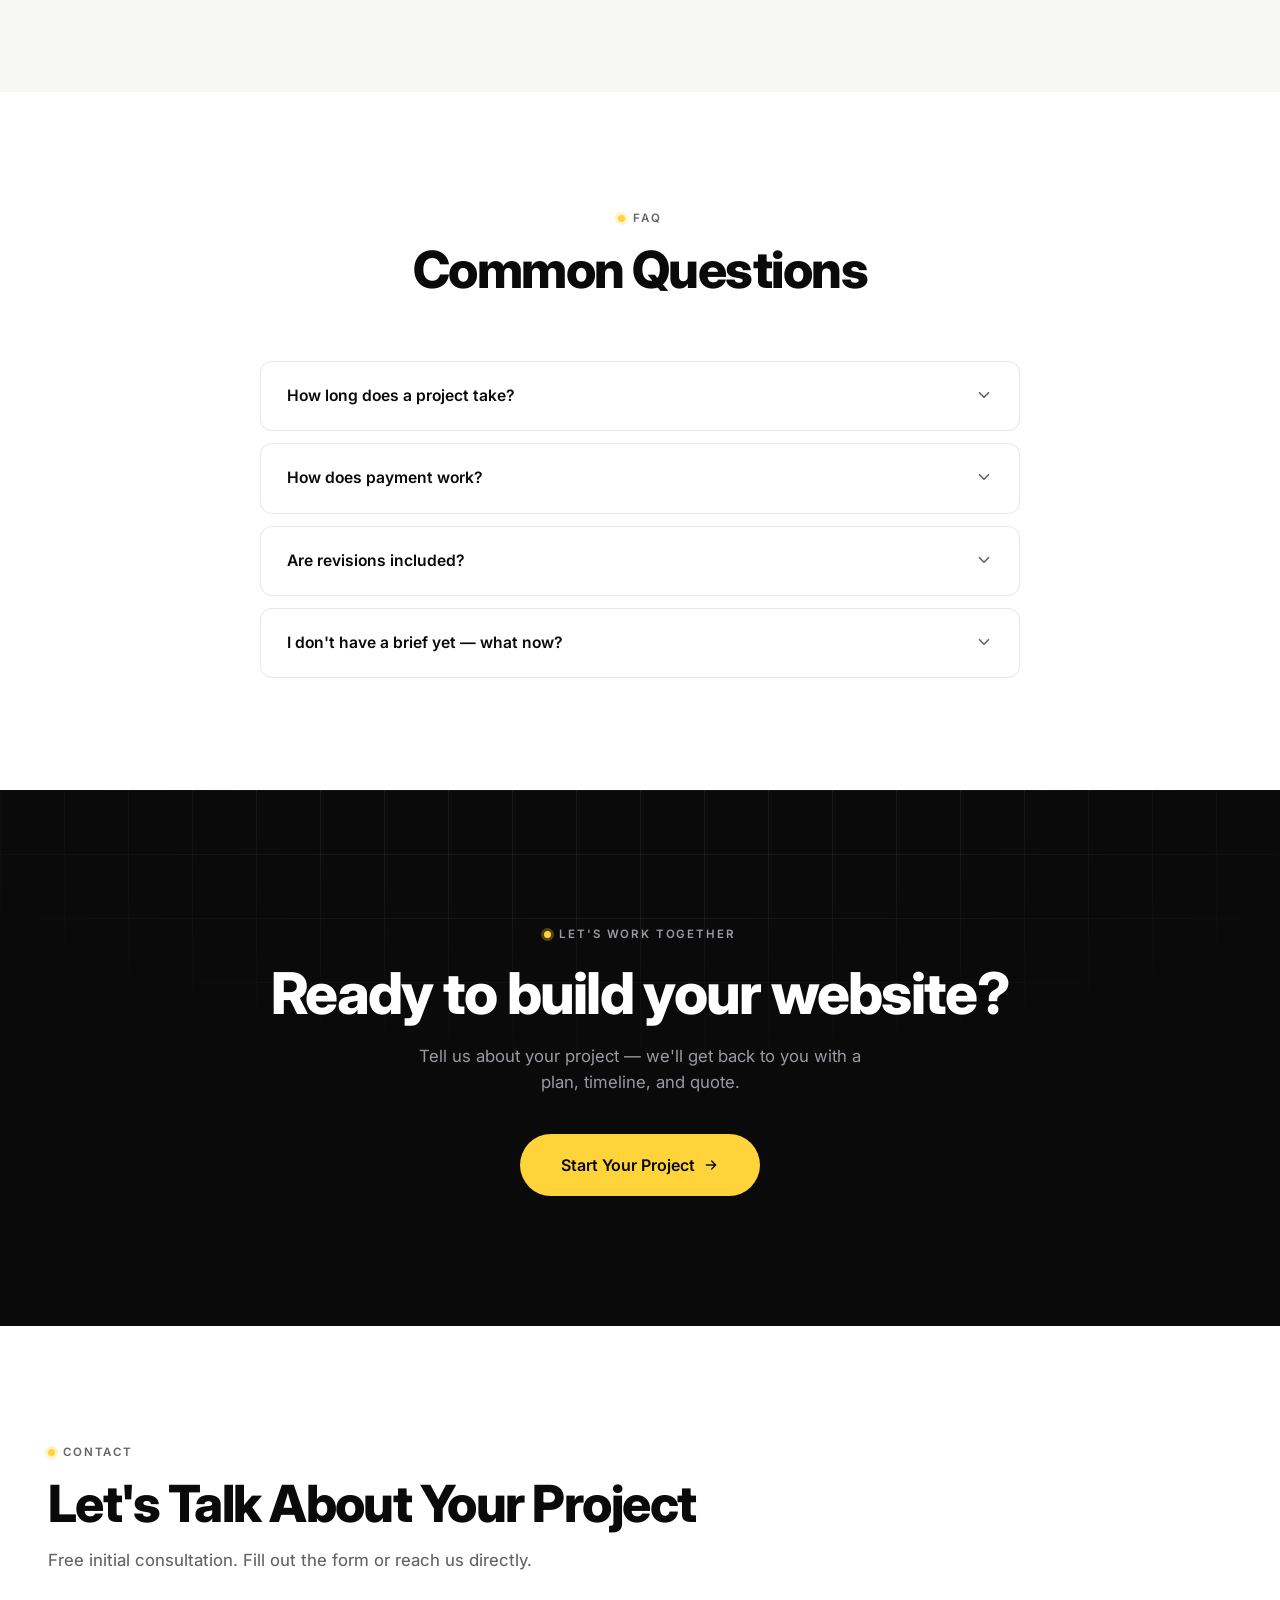
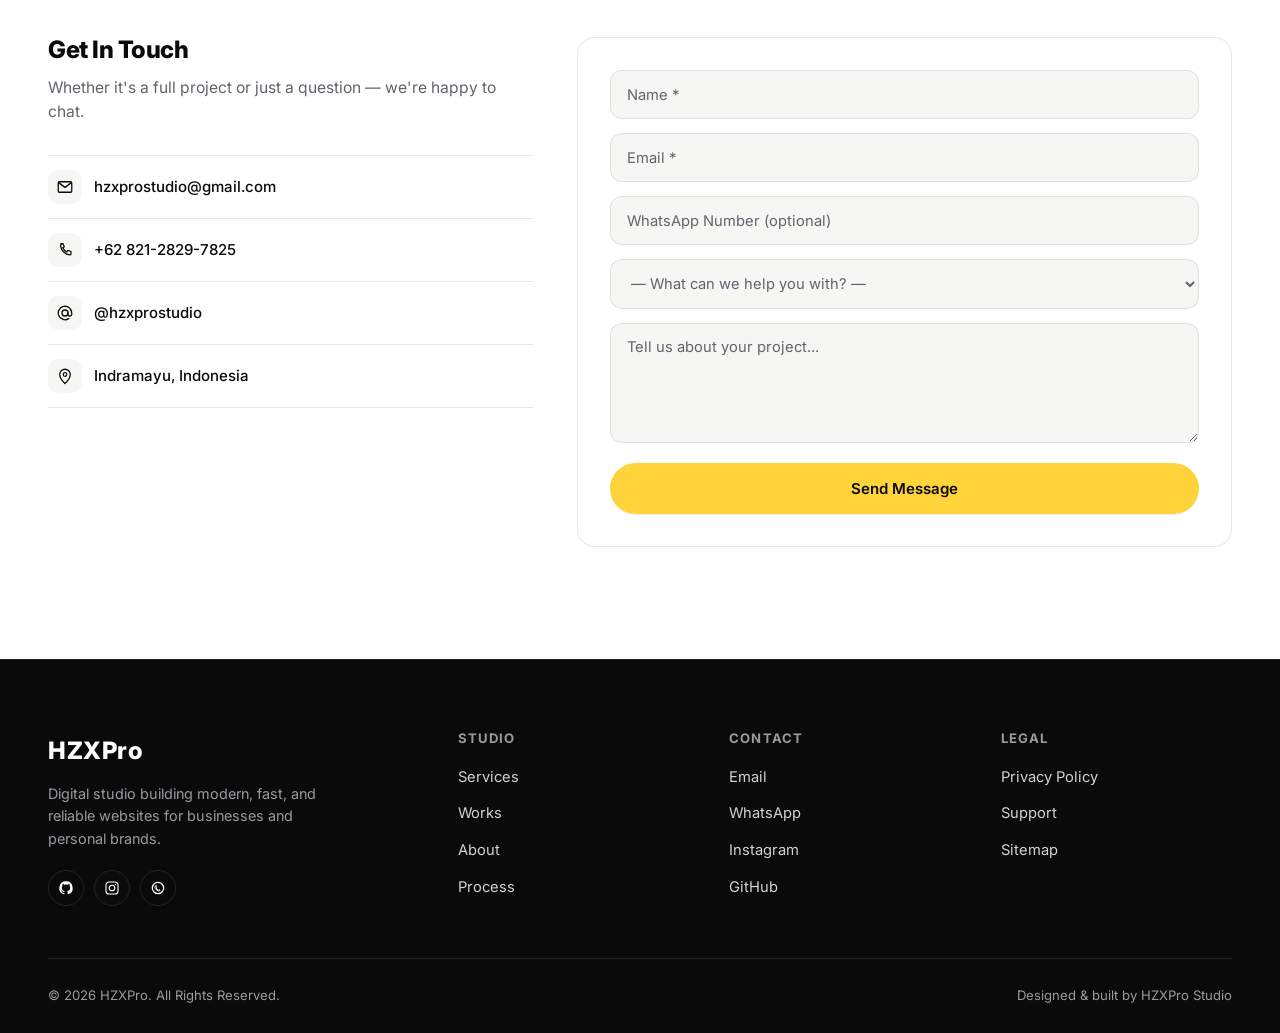
==== commit 77302891: "Update demo" ====
--- a/index.html
+++ b/index.html
@@ -44,7 +44,7 @@
         content="Independent digital studio building modern, fast, and reliable websites for businesses and personal brands." />
     <meta name="twitter:image" content="https://hzxprostudio.github.io/asset/logo.png" />
 
-    
+
     <link rel="icon" type="image/png" href="asset/favicon/favicon-96x96.png" />
     <link rel="apple-touch-icon" href="asset/favicon/apple-touch-icon.png" />
 
@@ -453,37 +453,50 @@
                     <p class="section-sub">A few recent projects — real products, shipped for real clients.</p>
                     <p style="color: grey;">*Click "View Project" to see more details.</p>
                 </div>
+                <div class="works-filter reveal" id="projectFilterTabs" role="tablist"
+                    aria-label="Filter proyek berdasarkan kategori">
+                    <button class="filter-btn is-active" data-filter="all" role="tab" aria-selected="true">All</button>
+                    <button class="filter-btn" data-filter="web" role="tab" aria-selected="false">Web Dev</button>
+                    <button class="filter-btn" data-filter="mobile" role="tab" aria-selected="false">Mobile App</button>
+                    <button class="filter-btn" data-filter="ai" role="tab" aria-selected="false">AI &
+                        Automation</button>
+                    <button class="filter-btn" data-filter="cyber" role="tab" aria-selected="false">Cyber
+                        Security</button>
+                </div>
                 <div class="works-grid">
-                    <div class="work-card reveal">
+                    <div class="work-card reveal" data-category="web">
                         <img src="asset/p1.webp" alt="Avenixa Labs project preview" width="1000" height="452"
                             loading="lazy" decoding="async" />
                         <div class="work-overlay">
                             <span class="work-tag">Web — 2026</span>
                             <h3>Avenixa Labs</h3>
-                            <a href="https://avenixalabs.my.id/" class="work-link" target="_blank" rel="noopener" aria-label="View Avenixa Labs project">View
+                            <a href="https://avenixalabs.my.id/" class="work-link" target="_blank" rel="noopener"
+                                aria-label="View Avenixa Labs project">View
                                 Project <svg class="ic" width="14" height="14">
                                     <use href="#ic-arrow-right" /></svg></a>
                         </div>
                     </div>
-                    <div class="work-card reveal reveal-d1">
+                    <div class="work-card reveal reveal-d1" data-category="web">
                         <img src="asset/p2.webp" alt="Hazz Parcel project preview" width="1000" height="458"
                             loading="lazy" decoding="async" />
                         <div class="work-overlay">
                             <span class="work-tag">Web — 2026</span>
                             <h3>Hazz Parcel</h3>
                             <a href="https://hzx-greedy.github.io/HAZZPARCEL" class="work-link" target="_blank"
-                                rel="noopener" aria-label="View Hazz Parcel project">View Project <svg class="ic" width="14" height="14">
+                                rel="noopener" aria-label="View Hazz Parcel project">View Project <svg class="ic"
+                                    width="14" height="14">
                                     <use href="#ic-arrow-right" /></svg></a>
                         </div>
                     </div>
-                    <div class="work-card reveal reveal-d2">
+                    <div class="work-card reveal reveal-d2" data-category="web">
                         <img src="asset/p3.webp" alt="POS Demo project preview" width="1000" height="453" loading="lazy"
                             decoding="async" />
                         <div class="work-overlay">
                             <span class="work-tag">Web App — 2026</span>
                             <h3>POS Demo</h3>
                             <a href="https://hzx-greedy.github.io/POSDemo/" class="work-link" target="_blank"
-                                rel="noopener" aria-label="View POS Demo project">View Project <svg class="ic" width="14" height="14">
+                                rel="noopener" aria-label="View POS Demo project">View Project <svg class="ic"
+                                    width="14" height="14">
                                     <use href="#ic-arrow-right" /></svg></a>
                         </div>
                     </div>
@@ -496,8 +509,51 @@
                         </svg>
                     </button>
                 </div>
-            </div>
-        </section>
+
+                <!-- ===== CATEGORY DEMOS (bukan client project, murni skill showcase) ===== -->
+                <div class="section-head reveal" style="margin-top:80px;">
+                    <span class="eyebrow">Skill Showcase</span>
+                    <h2 class="section-title">Category Demos</h2>
+                    <p class="section-sub">Contoh implementasi per kategori — bukan proyek client, murni demo teknis
+                        untuk menunjukkan kemampuan tim.</p>
+                </div>
+
+                <div class="works-filter reveal"id="demoFilterTabs" role="tablist" aria-label="Filter demo berdasarkan kategori">
+                    <button class="filter-btn is-active" data-filter="all" role="tab" aria-selected="true">All</button>
+                    <button class="filter-btn" data-filter="web" role="tab" aria-selected="false">Web Dev</button>
+                    <button class="filter-btn" data-filter="mobile" role="tab" aria-selected="false">Mobile App</button>
+                    <button class="filter-btn" data-filter="ai" role="tab" aria-selected="false">AI &
+                        Automation</button>
+                    <button class="filter-btn" data-filter="cyber" role="tab" aria-selected="false">Cyber
+                        Security</button>
+                </div>
+
+                <div class="works-grid" id="demoGrid">
+                    <!--  -->
+                    <div class="work-card reveal" data-category="web">
+                        <img src="asset/p1.webp" alt="Web Dev demo preview" width="1000" height="452" loading="lazy"
+                            decoding="async" />
+                        <div class="work-overlay">
+                            <span class="work-tag work-tag--demo">Demo — Web Dev</span>
+                            <h3>Nama Demo Web</h3>
+                            <a href="#" class="work-link" target="_blank" rel="noopener" aria-label="View demo">View
+                                Demo <svg class="ic" width="14" height="14">
+                                    <use href="#ic-arrow-right" /></svg></a>
+                        </div>
+                    </div>
+                    <!--  -->
+                </div>
+                <div class="works-more" id="demoMore" hidden>
+                    <button class="btn btn-ghost" id="demoToggleBtn" aria-expanded="false">
+                        <span class="worksToggleLabel">Show More</span>
+                        <svg class="ic worksToggleIcon" width="14" height="14">
+                            <use href="#ic-chevron" />
+                        </svg>
+                    </button>
+                </div>
+            </div>
+        </section>
+
         <!-- ===== DEVELOPMENT PROCESS ===== -->
         <section class="section--dark" id="process">
             <div class="grid-backdrop"></div>
@@ -863,4 +919,4 @@
     <script src="script.js" defer></script>
 </body>
 
-</html>
+</html>
--- a/style.css
+++ b/style.css
@@ -1158,6 +1158,46 @@
     margin-top: 44px;
 }
 
+/* FEATURED WORKS — Filter Tabs */
+.works-filter {
+    display: flex;
+    flex-wrap: wrap;
+    gap: 10px;
+    margin-bottom: 28px;
+}
+
+.filter-btn {
+    padding: 9px 20px;
+    border-radius: 999px;
+    border: 1px solid var(--line-on-light);
+    background: var(--paper-soft);
+    color: var(--ink-soft, #666);
+    font-size: .88rem;
+    font-weight: 600;
+    cursor: pointer;
+    transition: background .25s var(--ease), color .25s var(--ease), border-color .25s var(--ease);
+}
+
+.filter-btn:hover {
+    border-color: var(--accent);
+    color: var(--accent);
+}
+
+.filter-btn.is-active {
+    background: var(--accent);
+    border-color: var(--accent);
+    color: #fff;
+}
+
+/* Beda visual buat demo tag — biar keliatan beda dari client project asli */
+.work-tag--demo {
+    color: #9b9b9b;
+}
+
+#demoGrid {
+    grid-template-columns: repeat(3, 1fr);
+}
+
 /* =========================================================
    PROCESS — dark timeline
 ========================================================= */
@@ -2142,7 +2182,8 @@
         grid-template-columns: repeat(2, 1fr);
     }
 
-    .works-grid {
+    .works-grid,
+    #demoGrid {
         grid-template-columns: 1fr;
     }
 
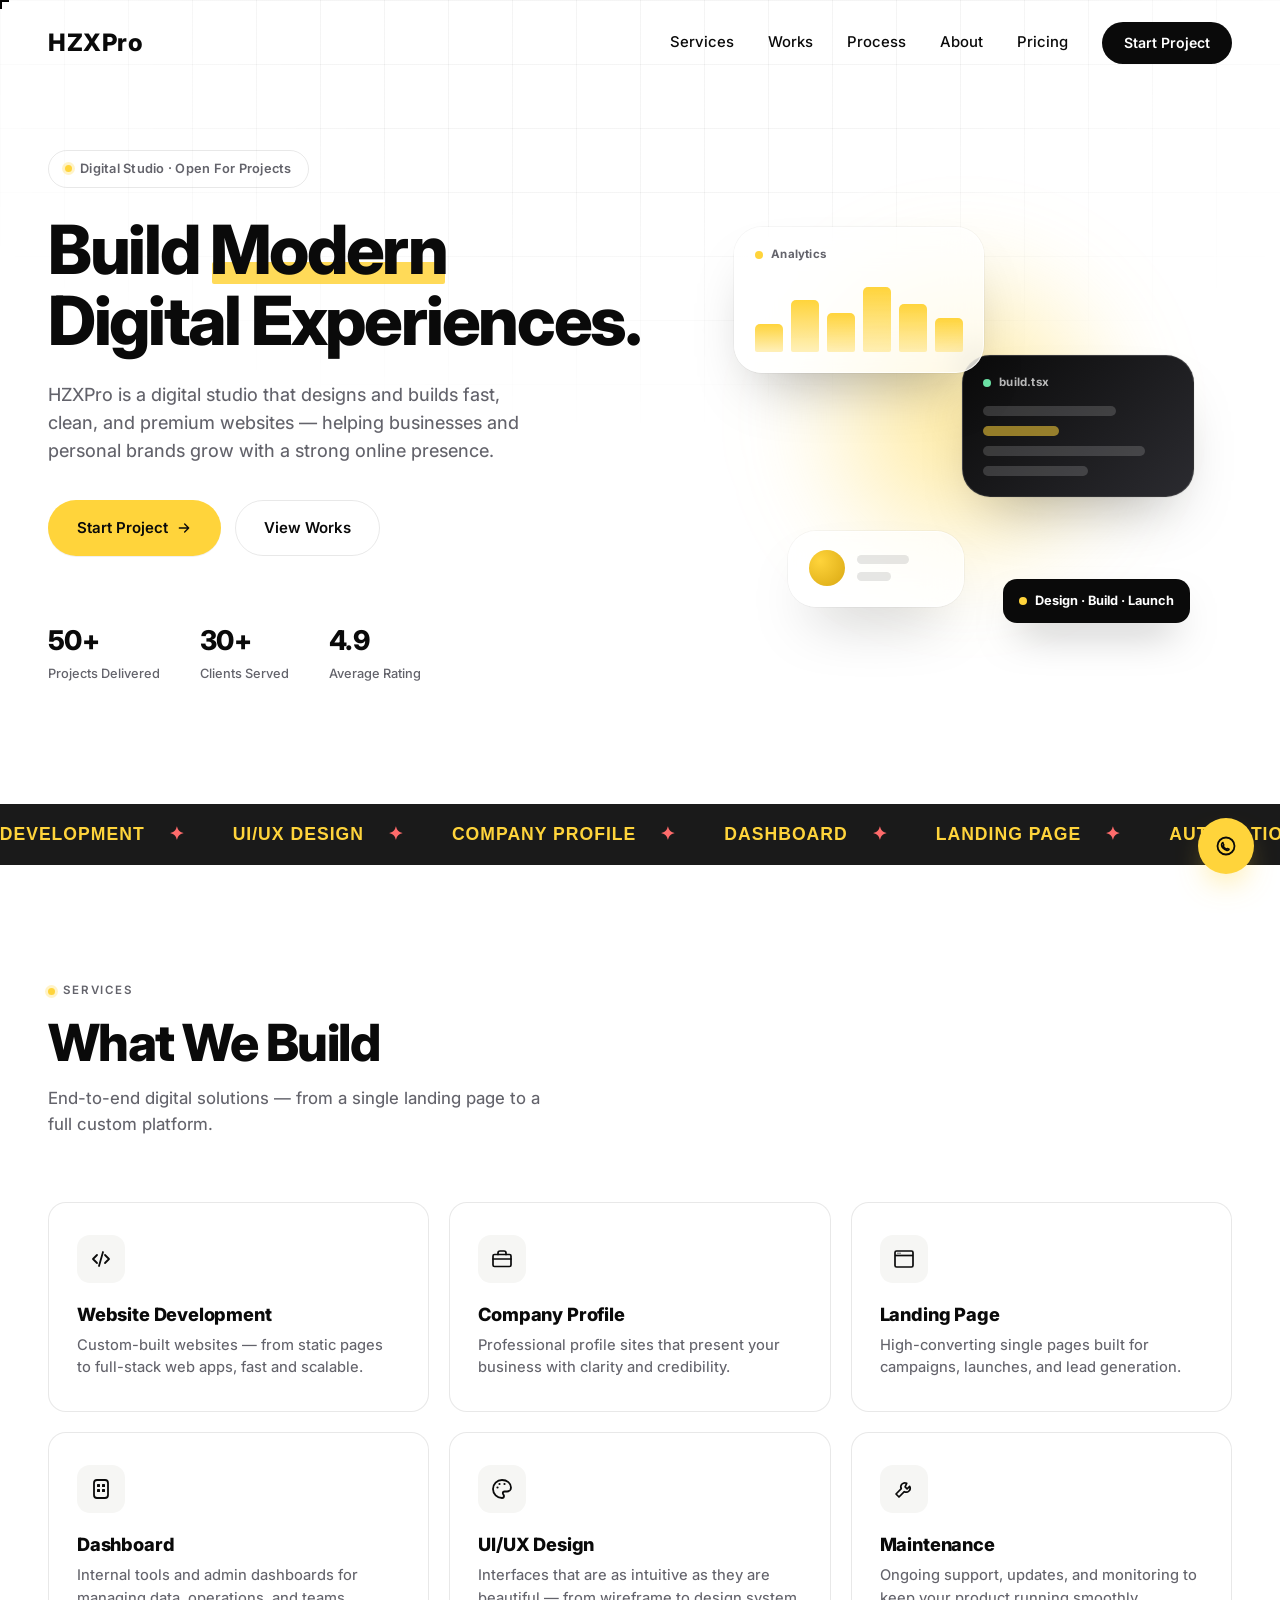
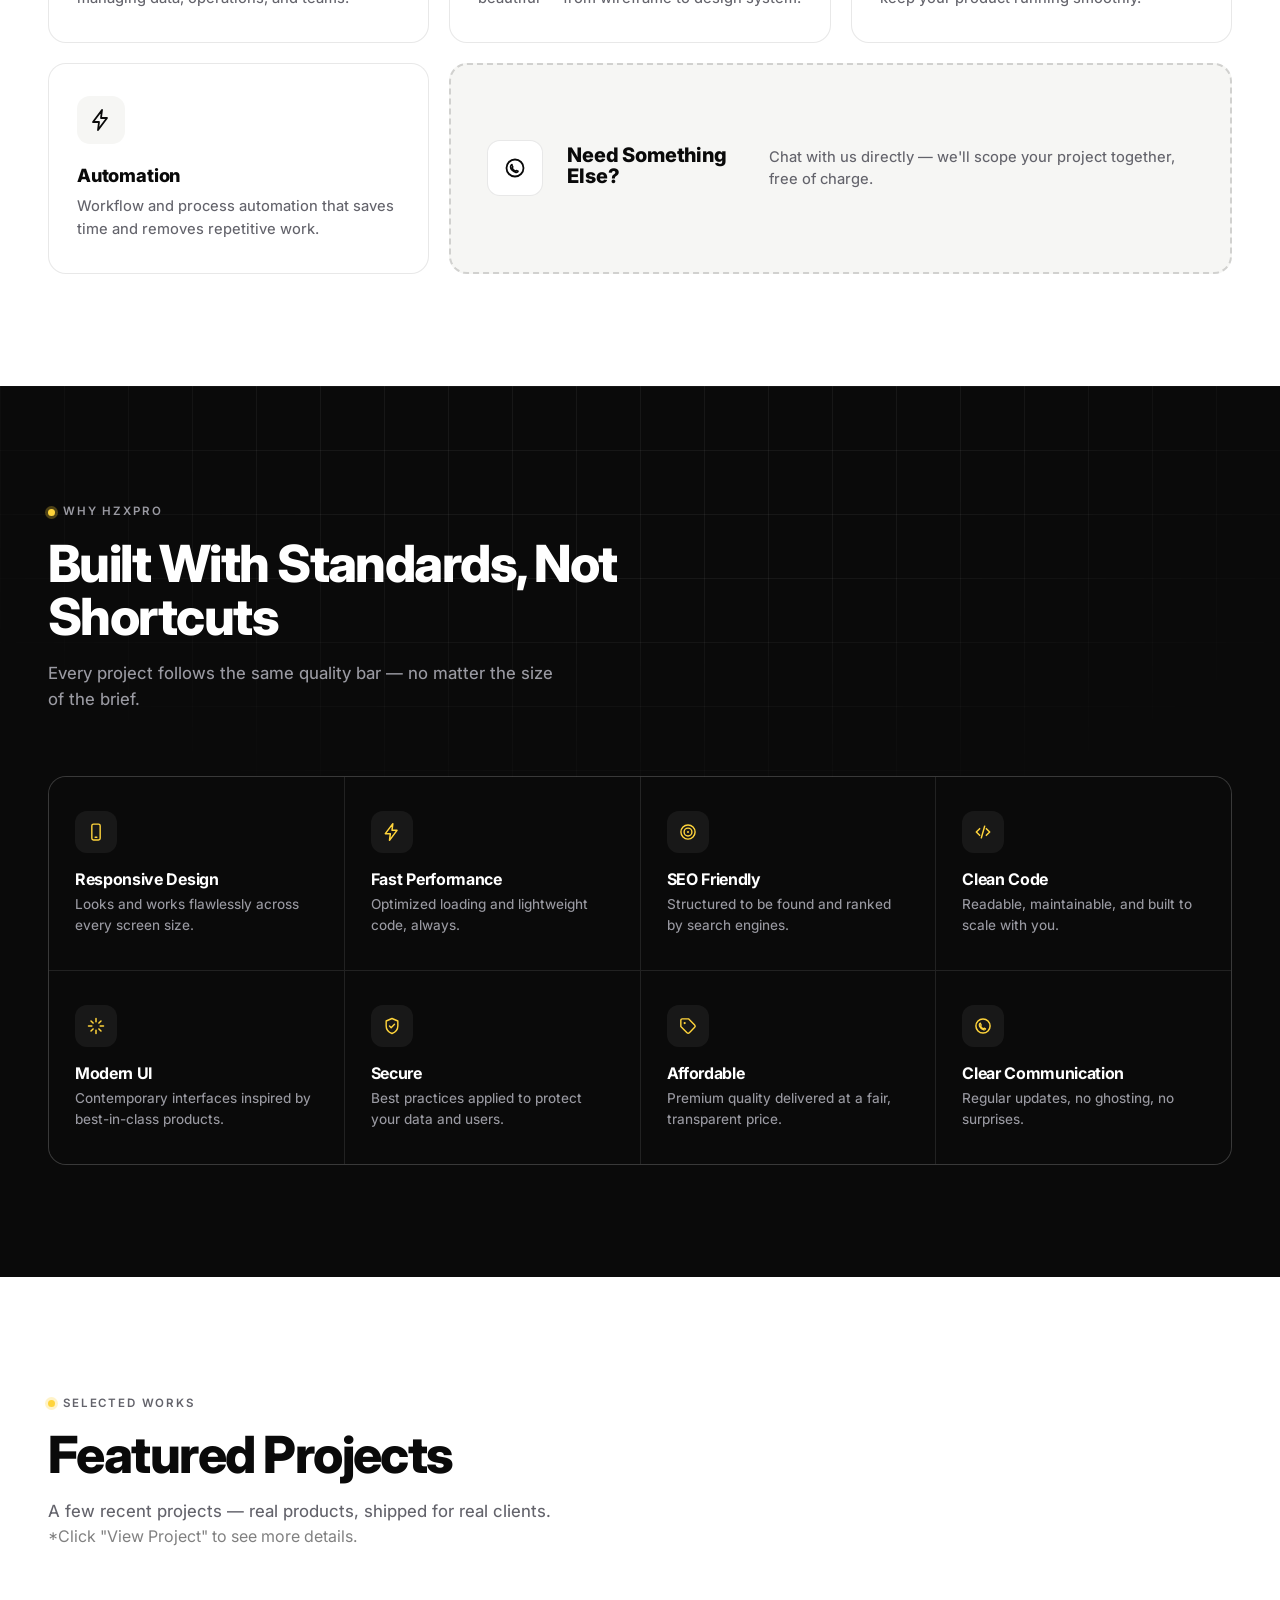
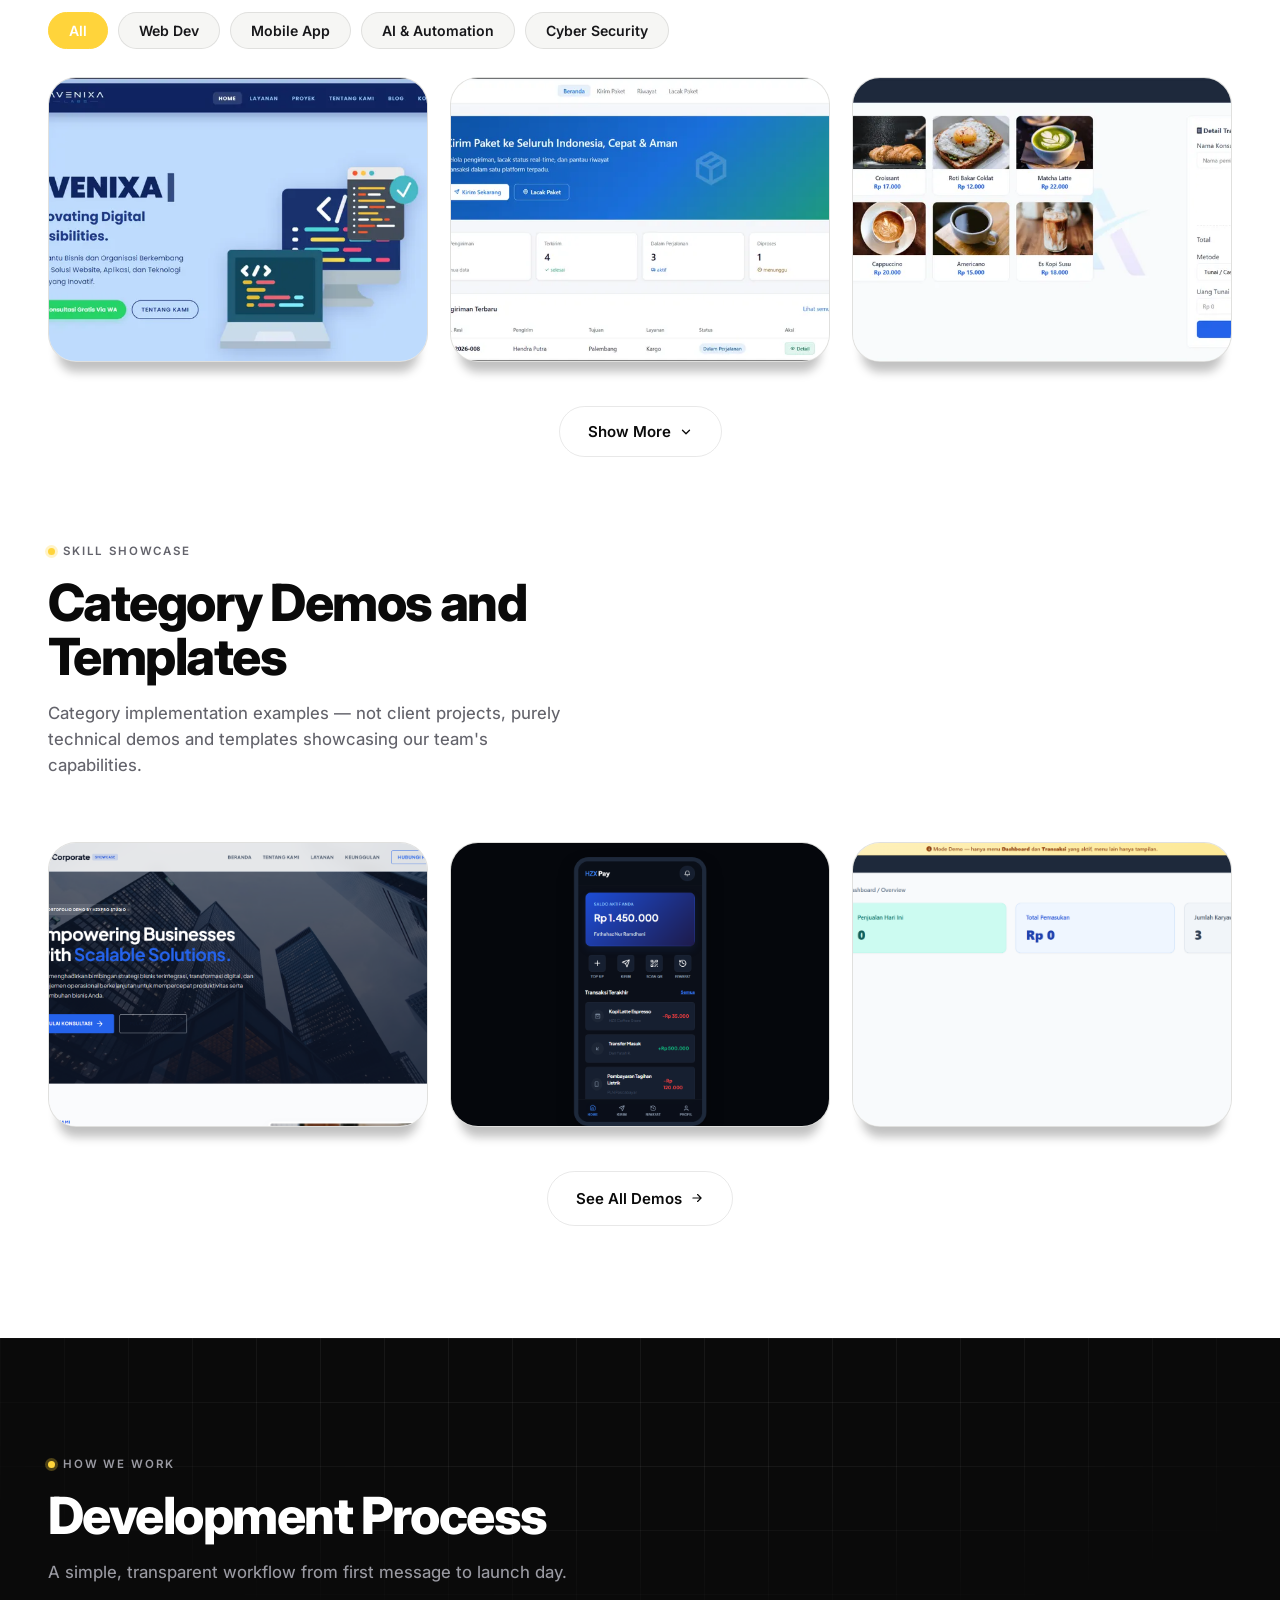
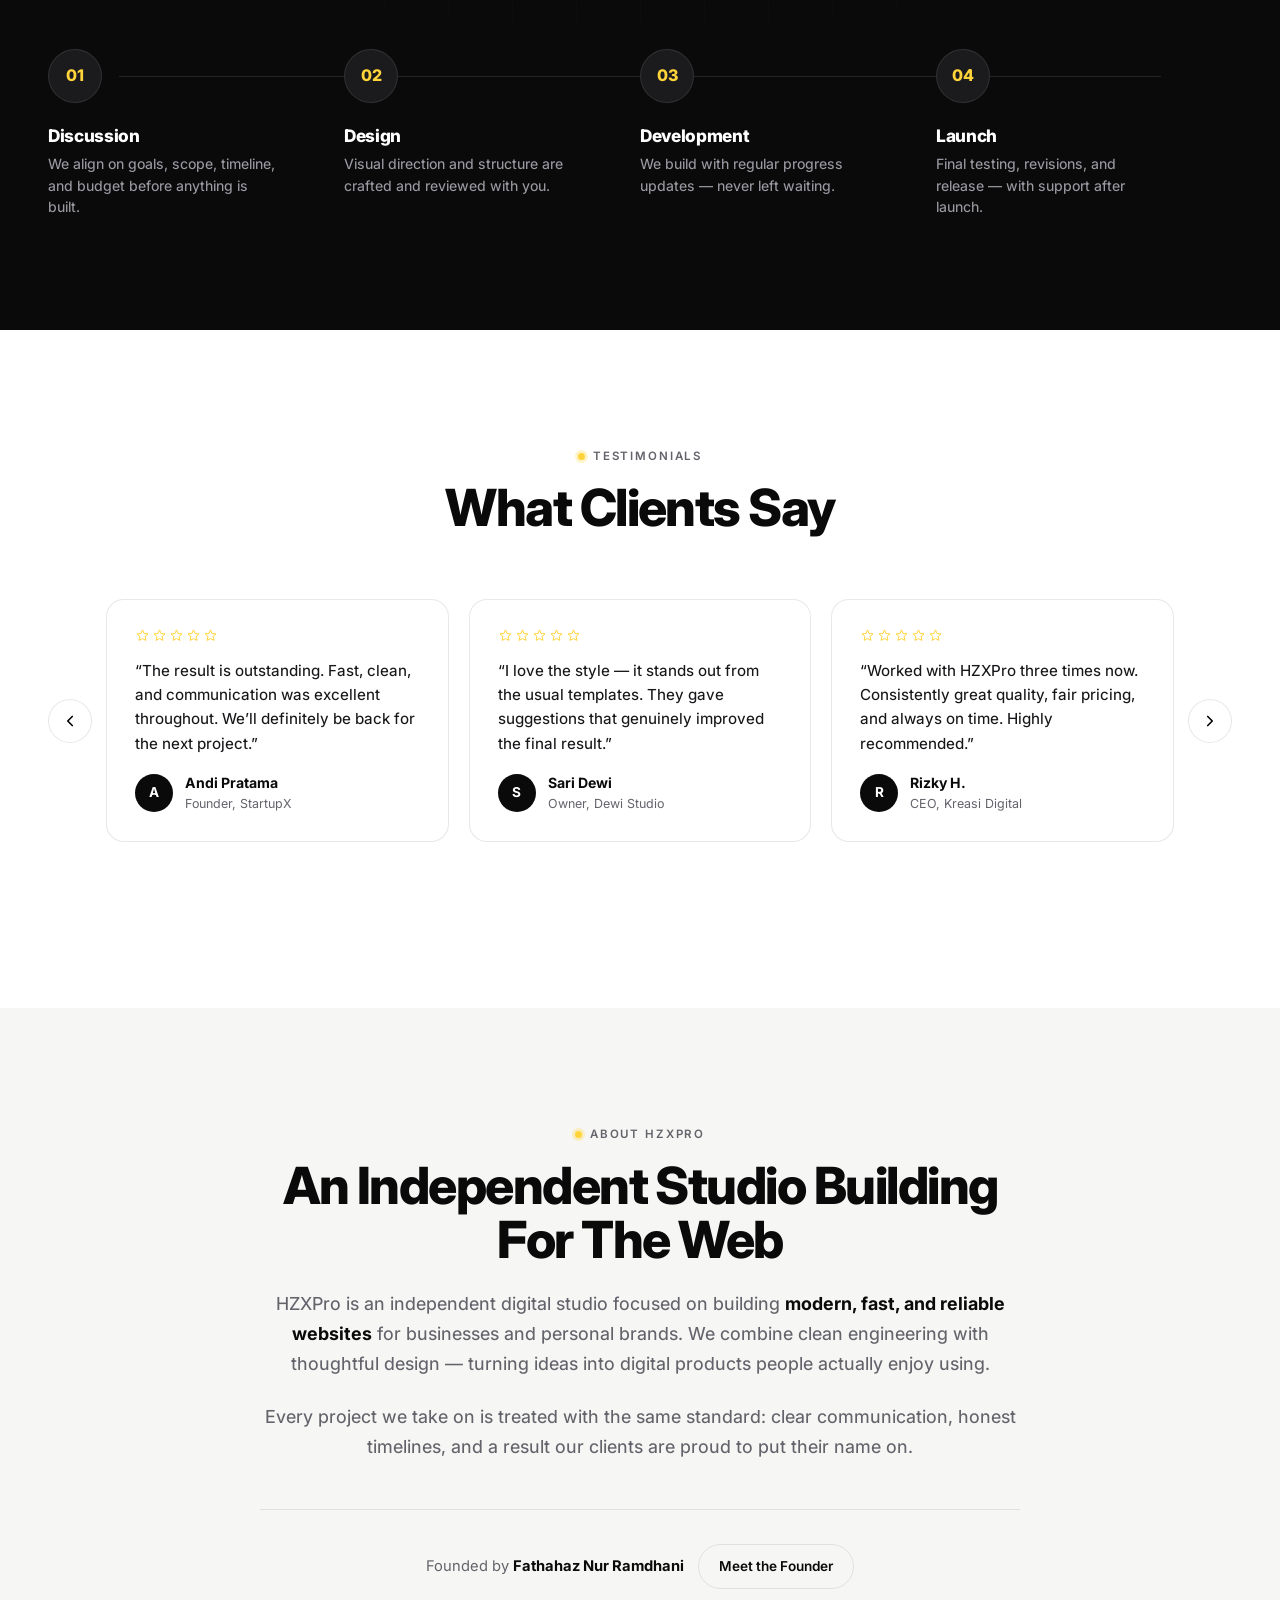
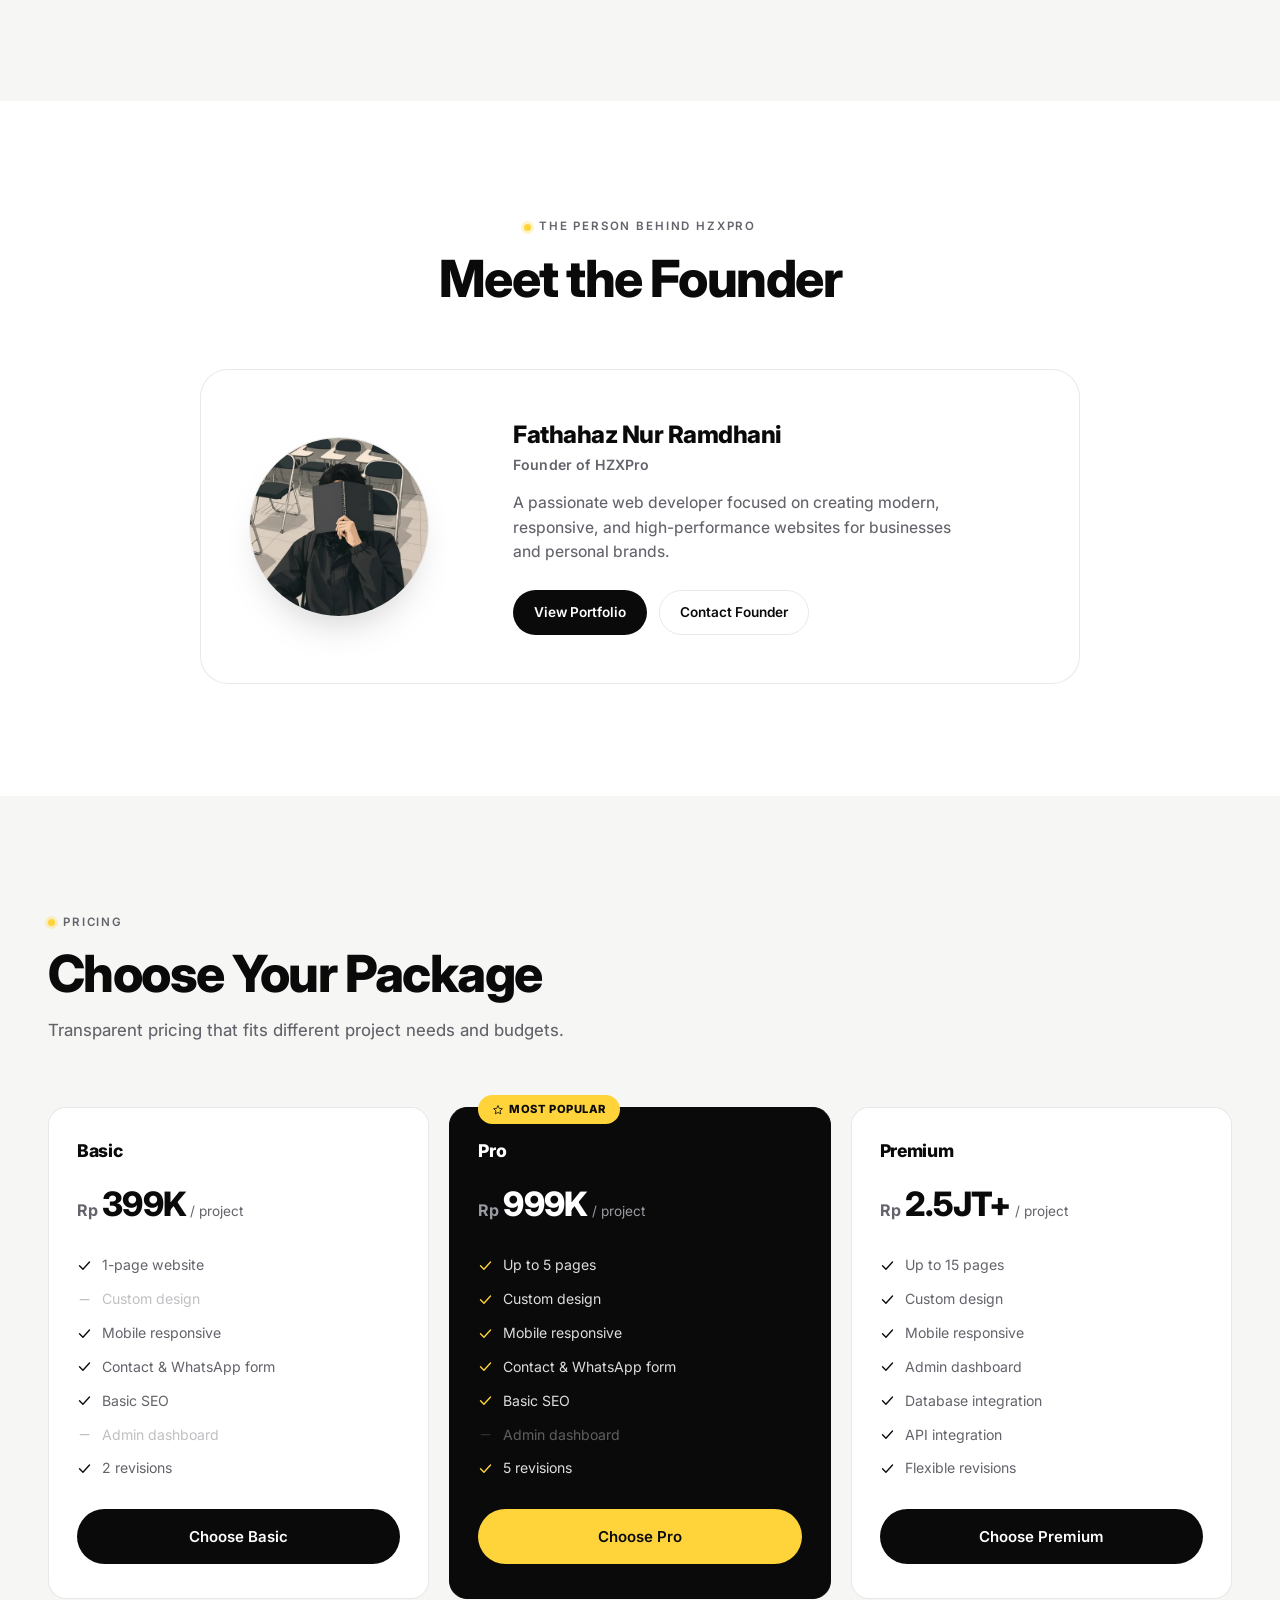
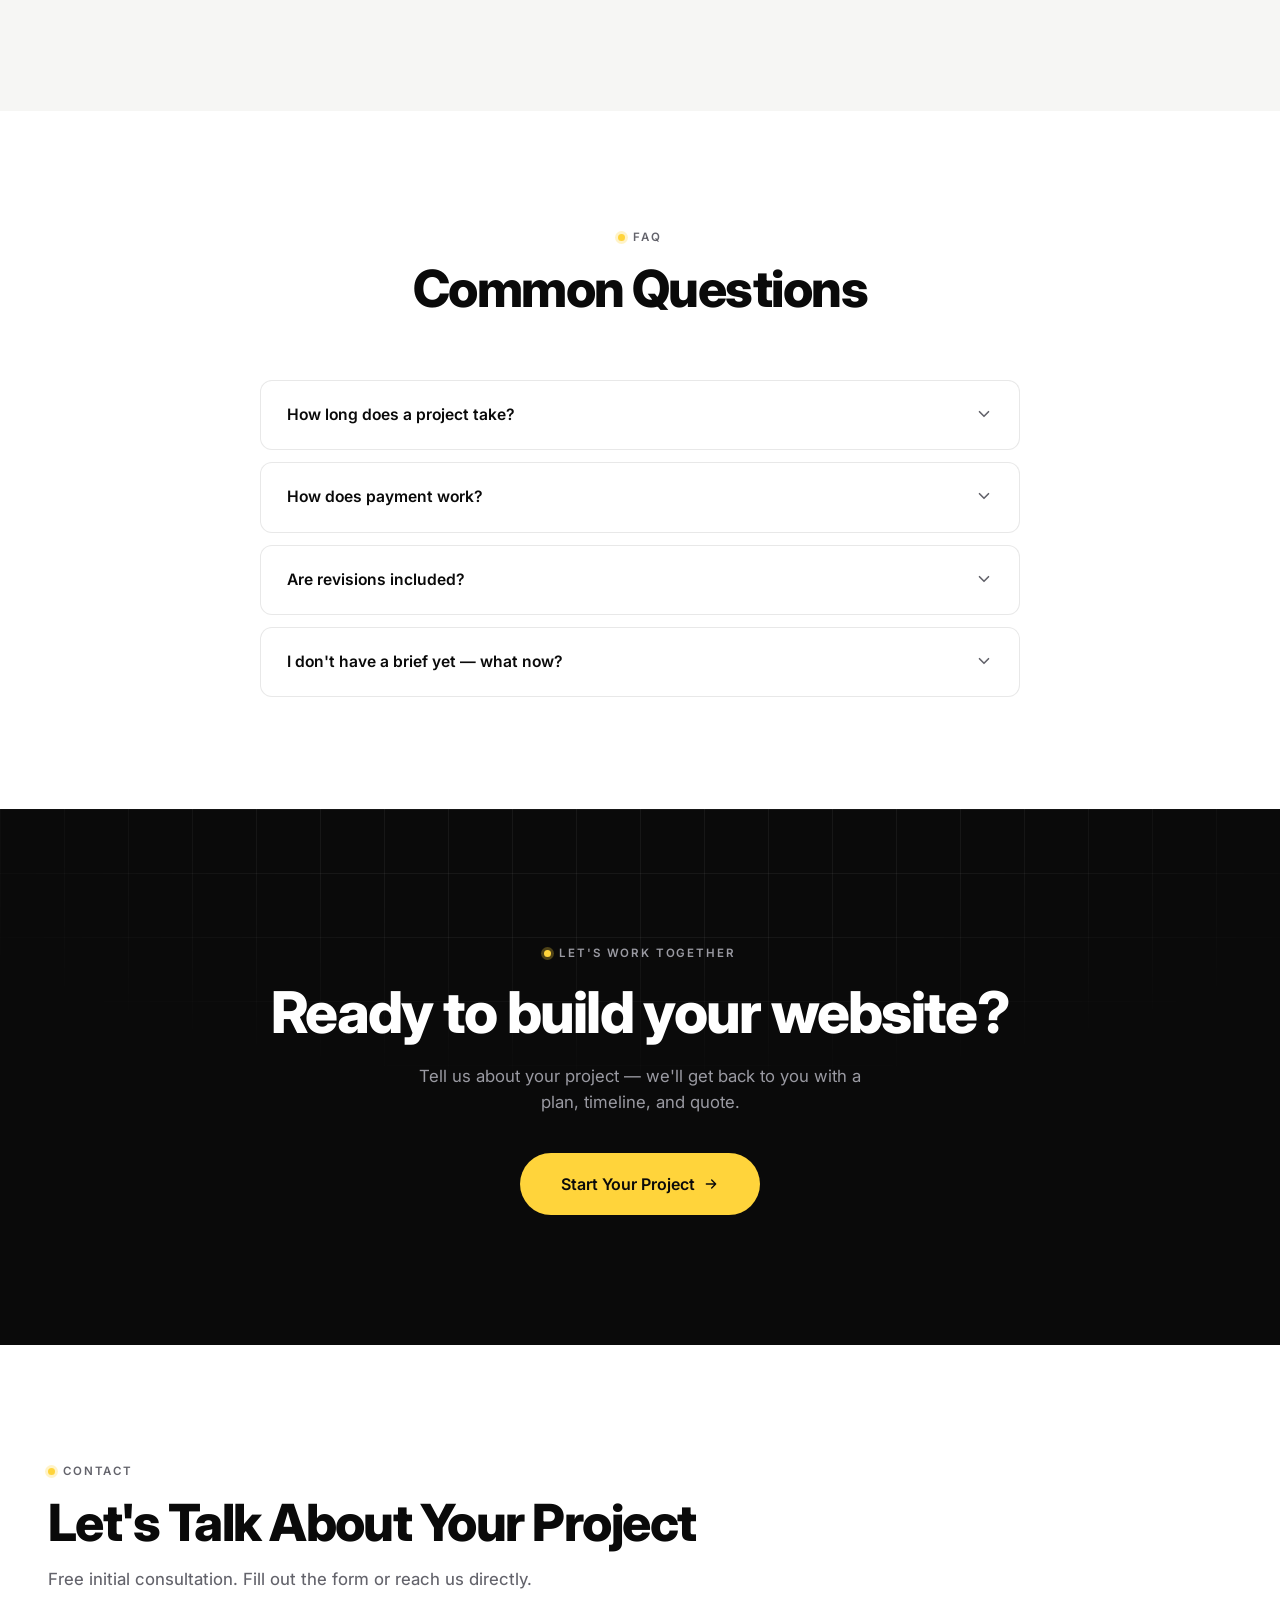
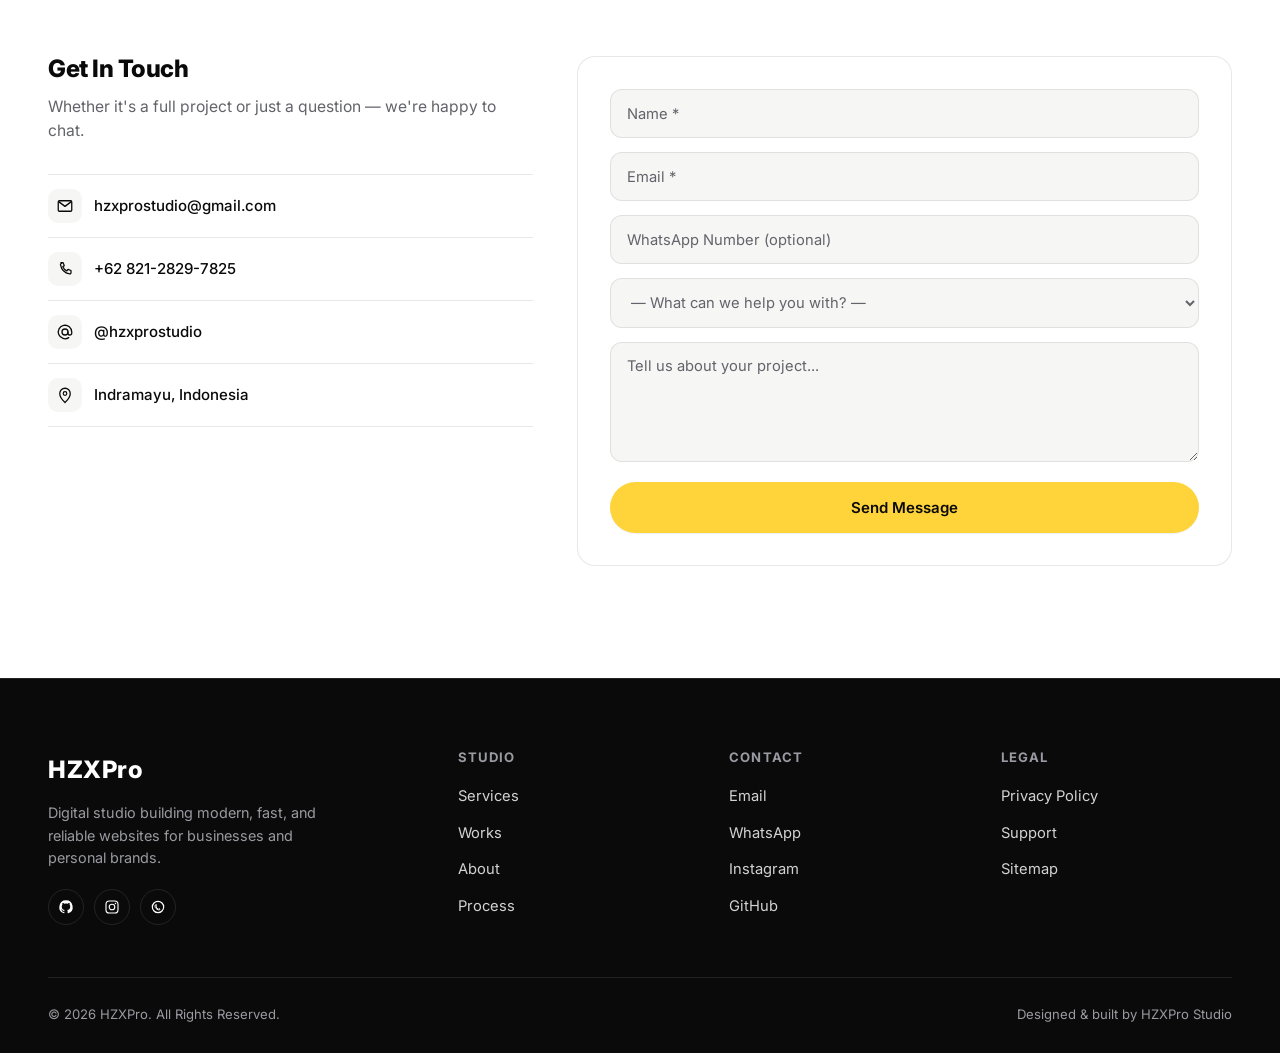
==== commit e9f9ec84: "BigUp" ====
--- a/index.html
+++ b/index.html
@@ -513,45 +513,59 @@
                 <!-- ===== CATEGORY DEMOS (bukan client project, murni skill showcase) ===== -->
                 <div class="section-head reveal" style="margin-top:80px;">
                     <span class="eyebrow">Skill Showcase</span>
-                    <h2 class="section-title">Category Demos</h2>
-                    <p class="section-sub">Contoh implementasi per kategori — bukan proyek client, murni demo teknis
-                        untuk menunjukkan kemampuan tim.</p>
-                </div>
-
-                <div class="works-filter reveal"id="demoFilterTabs" role="tablist" aria-label="Filter demo berdasarkan kategori">
-                    <button class="filter-btn is-active" data-filter="all" role="tab" aria-selected="true">All</button>
-                    <button class="filter-btn" data-filter="web" role="tab" aria-selected="false">Web Dev</button>
-                    <button class="filter-btn" data-filter="mobile" role="tab" aria-selected="false">Mobile App</button>
-                    <button class="filter-btn" data-filter="ai" role="tab" aria-selected="false">AI &
-                        Automation</button>
-                    <button class="filter-btn" data-filter="cyber" role="tab" aria-selected="false">Cyber
-                        Security</button>
+                    <h2 class="section-title">Category Demos and Templates</h2>
+                    <p class="section-sub">Category implementation examples — not client projects, purely technical
+                        demos and templates showcasing our team's capabilities.</p>
                 </div>
 
                 <div class="works-grid" id="demoGrid">
-                    <!--  -->
                     <div class="work-card reveal" data-category="web">
-                        <img src="asset/p1.webp" alt="Web Dev demo preview" width="1000" height="452" loading="lazy"
-                            decoding="async" />
+                        <img src="asset/demos/corporate.png" alt="Web Dev demo preview" width="1000" height="452"
+                            loading="lazy" decoding="async" />
                         <div class="work-overlay">
                             <span class="work-tag work-tag--demo">Demo — Web Dev</span>
-                            <h3>Nama Demo Web</h3>
-                            <a href="#" class="work-link" target="_blank" rel="noopener" aria-label="View demo">View
+                            <h3>Company Profile</h3>
+                            <a href="https://hzxprostudio.github.io/DemoAndTamplateHZX/hzx-corporate/index.html"
+                                class="work-link" target="_blank" rel="noopener" aria-label="View demo">View
                                 Demo <svg class="ic" width="14" height="14">
                                     <use href="#ic-arrow-right" /></svg></a>
                         </div>
                     </div>
-                    <!--  -->
-                </div>
-                <div class="works-more" id="demoMore" hidden>
-                    <button class="btn btn-ghost" id="demoToggleBtn" aria-expanded="false">
-                        <span class="worksToggleLabel">Show More</span>
-                        <svg class="ic worksToggleIcon" width="14" height="14">
-                            <use href="#ic-chevron" />
+                    <div class="work-card reveal" data-category="web">
+                        <img src="asset/demos/payapp.png" alt="Web Dev demo preview" width="1000" height="452"
+                            loading="lazy" decoding="async" />
+                        <div class="work-overlay">
+                            <span class="work-tag work-tag--demo">Demo — Web Dev</span>
+                            <h3>Pay App</h3>
+                            <a href="https://hzxprostudio.github.io/DemoAndTamplateHZX/hzx-pay-app/index.html"
+                                class="work-link" target="_blank" rel="noopener" aria-label="View demo">View
+                                Demo <svg class="ic" width="14" height="14">
+                                    <use href="#ic-arrow-right" /></svg></a>
+                        </div>
+                    </div>
+
+                        <div class="work-card reveal" data-category="web">
+                            <img src="asset/demos/pos.png" alt="Web Dev demo preview" width="1000" height="452"
+                                loading="lazy" decoding="async" />
+                            <div class="work-overlay">
+                                <span class="work-tag work-tag--demo">Demo — Web Dev</span>
+                                <h3>POS Demo</h3>
+                                <a href="https://hzx-greedy.github.io/POSDemo" class="work-link" target="_blank"
+                                    rel="noopener" aria-label="View demo">View
+                                    Demo <svg class="ic" width="14" height="14">
+                                        <use href="#ic-arrow-right" /></svg></a>
+                            </div>
+                        </div>
+                </div>
+
+                <div class="works-more" id="demoMore">
+                    <a href="https://hzxprostudio.github.io/DemoAndTamplateHZX" class="btn btn-ghost">
+                        <span>See All Demos</span>
+                        <svg class="ic" width="14" height="14">
+                            <use href="#ic-arrow-right" />
                         </svg>
-                    </button>
-                </div>
-            </div>
+                    </a>
+                </div>
         </section>
 
         <!-- ===== DEVELOPMENT PROCESS ===== -->
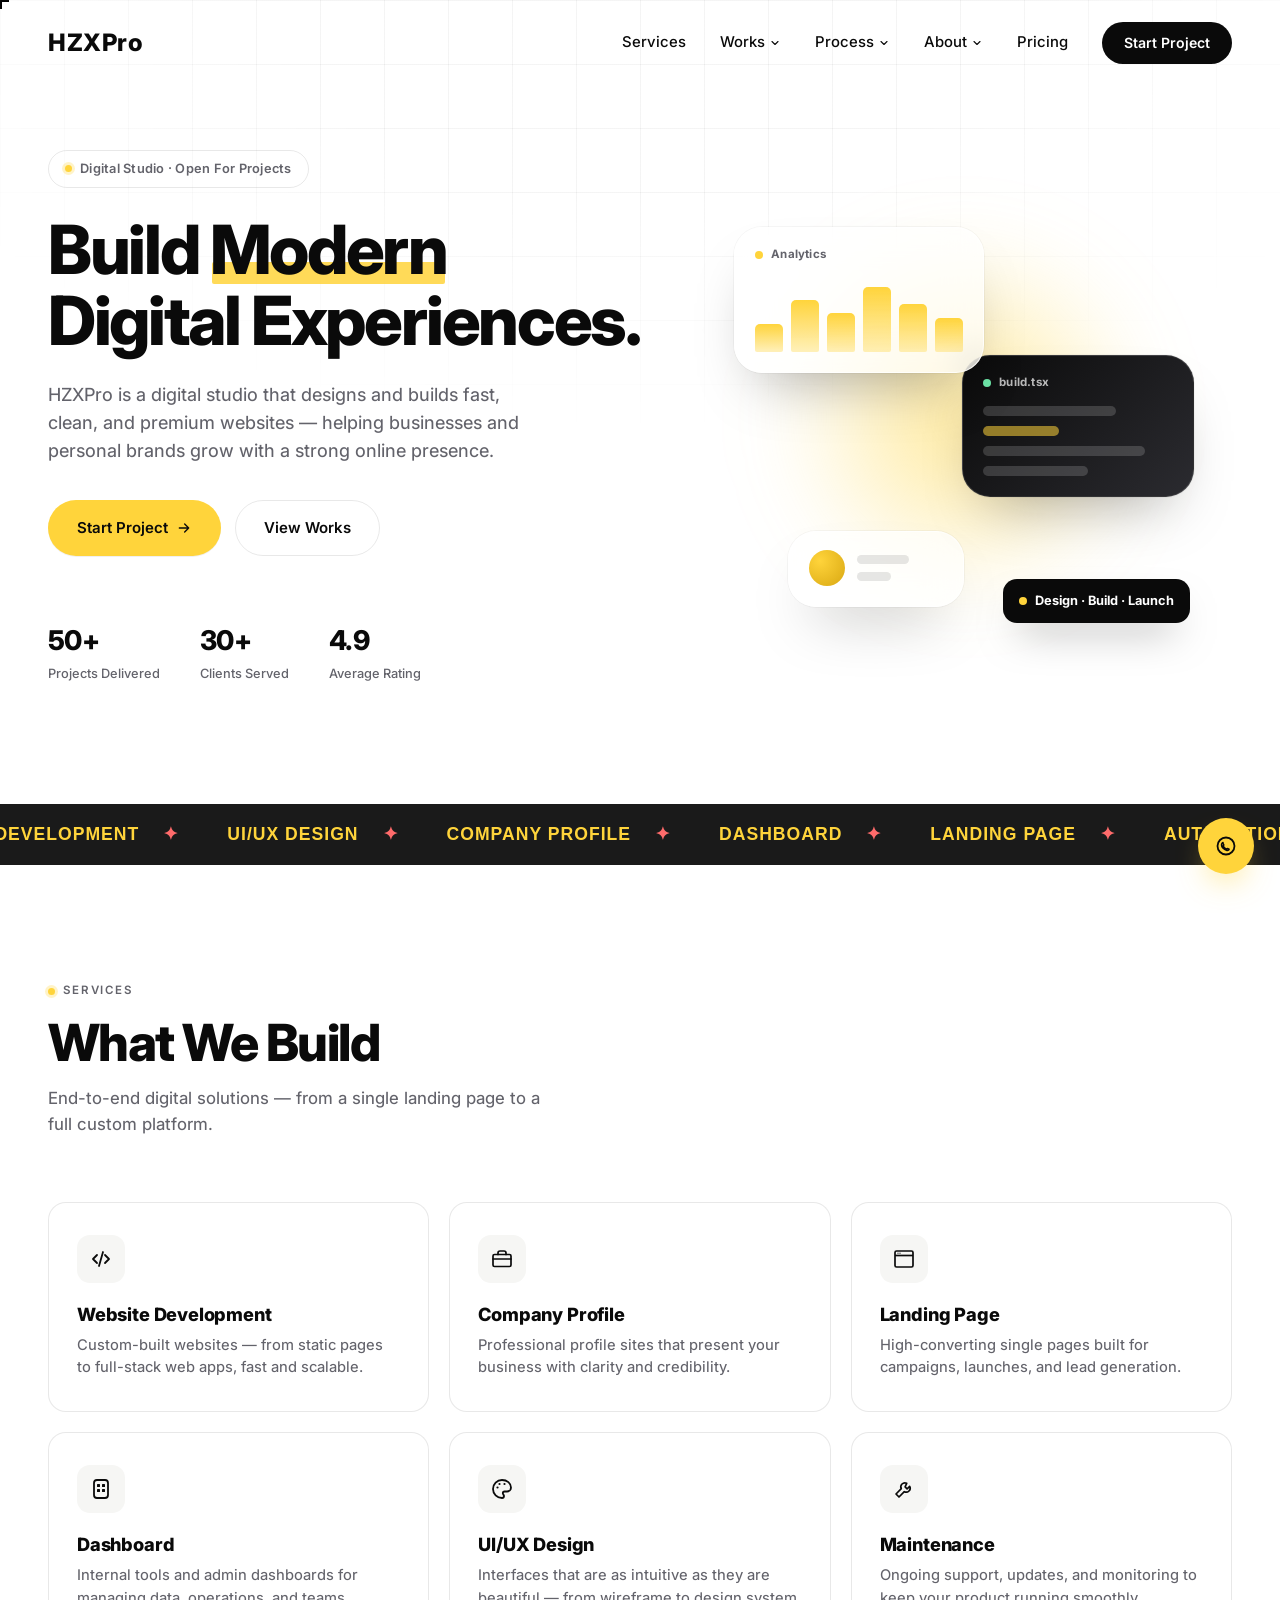
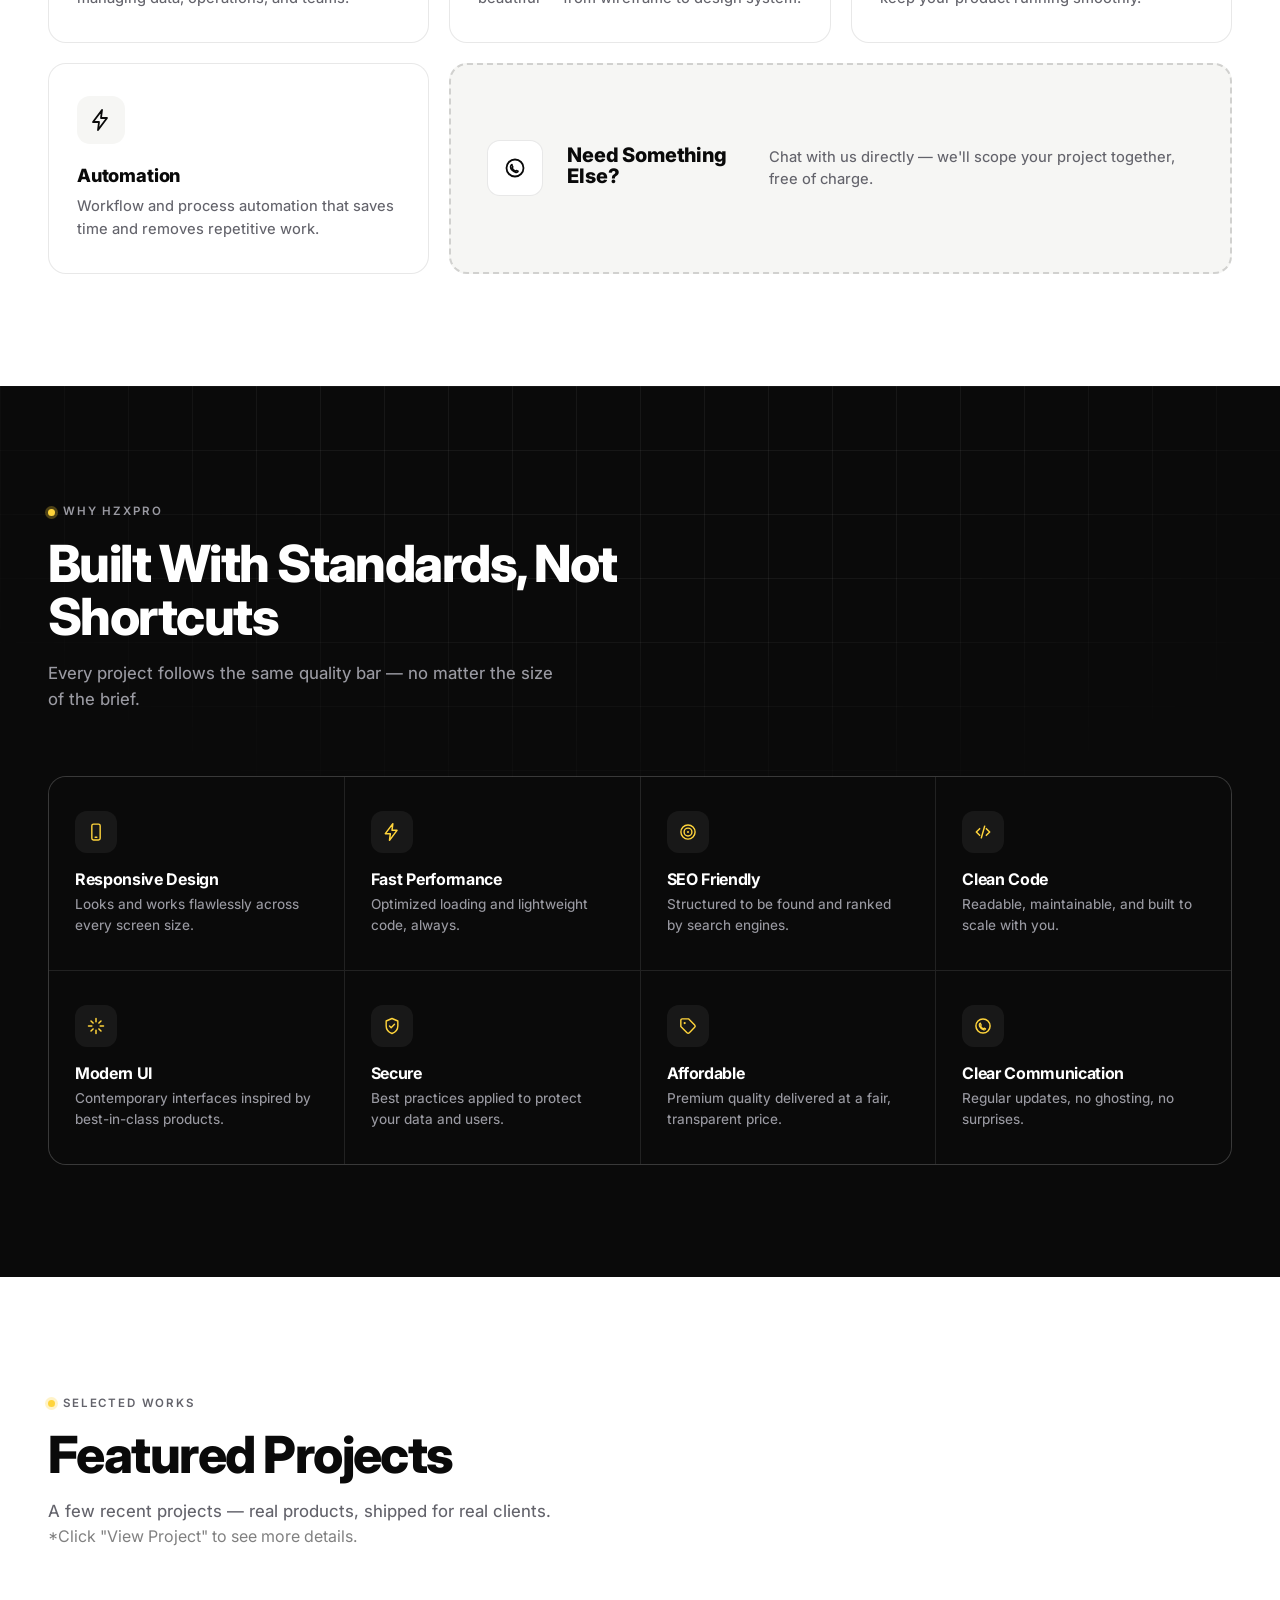
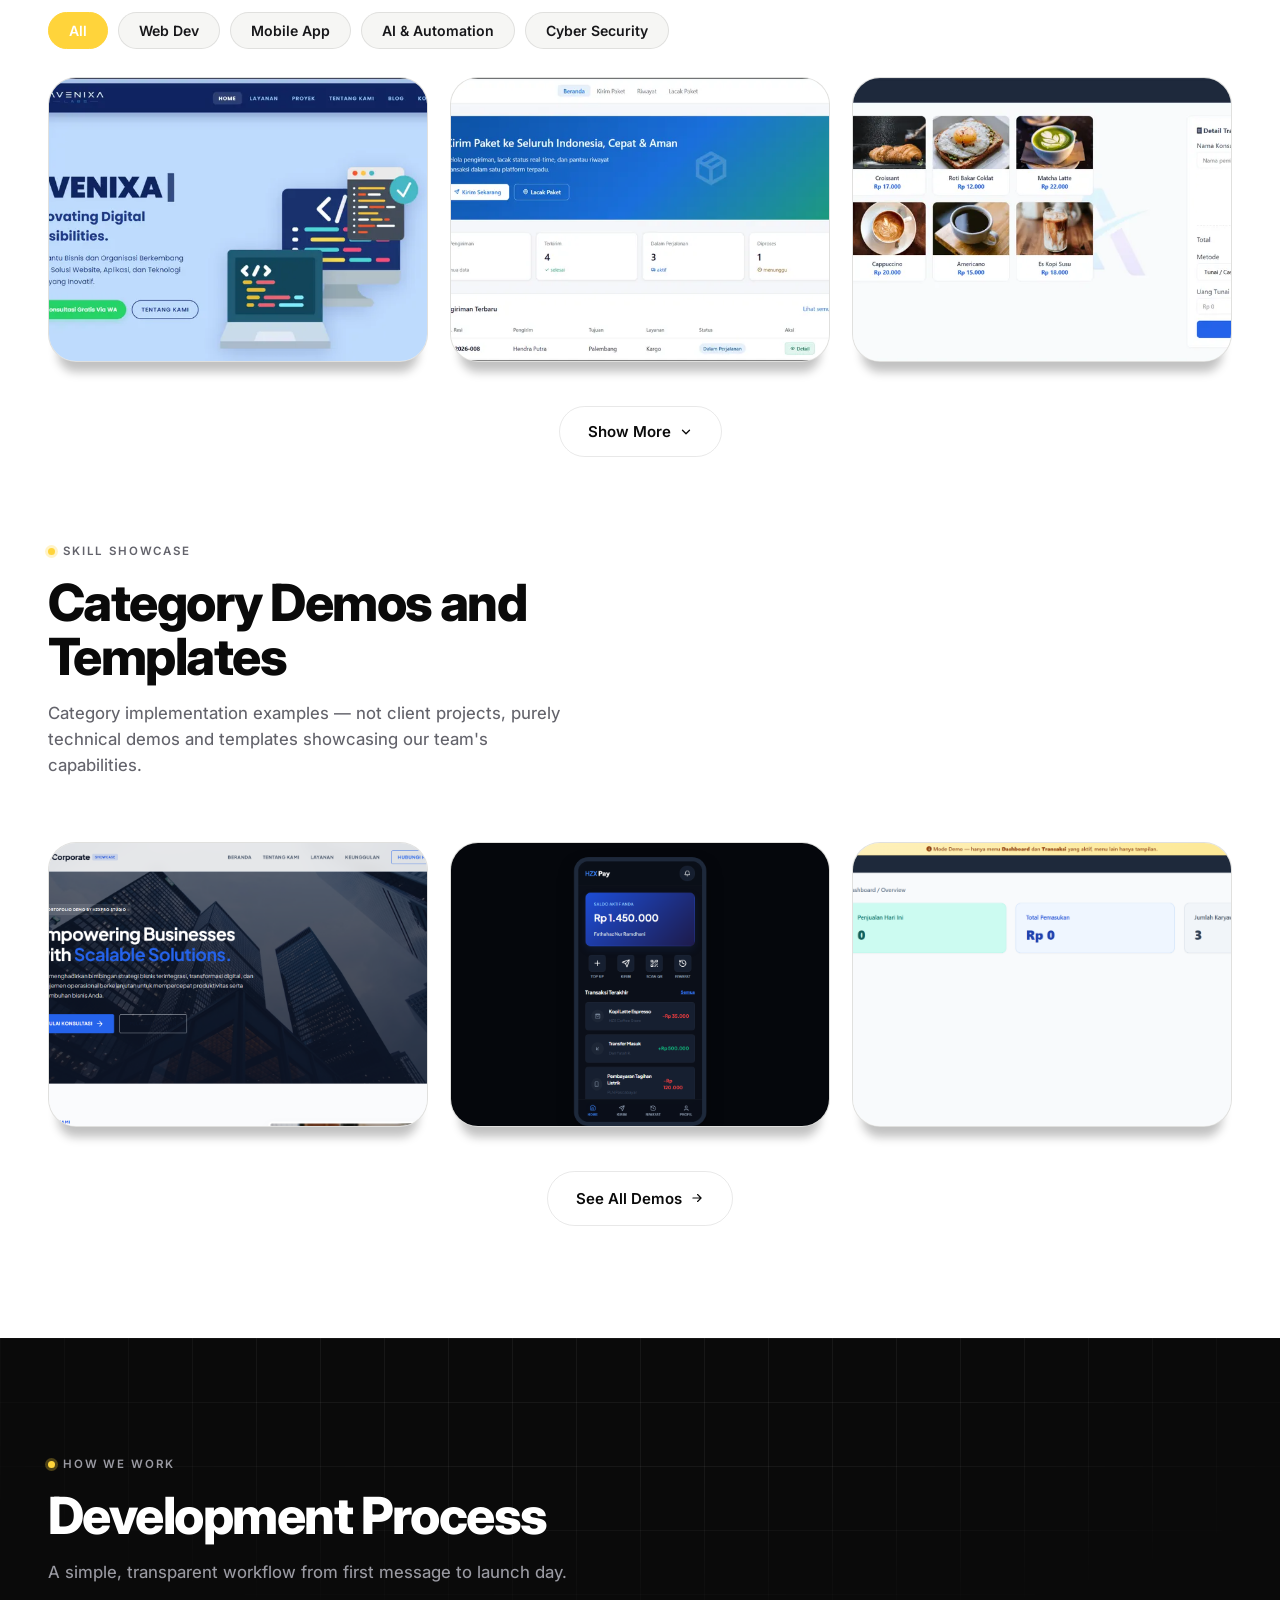
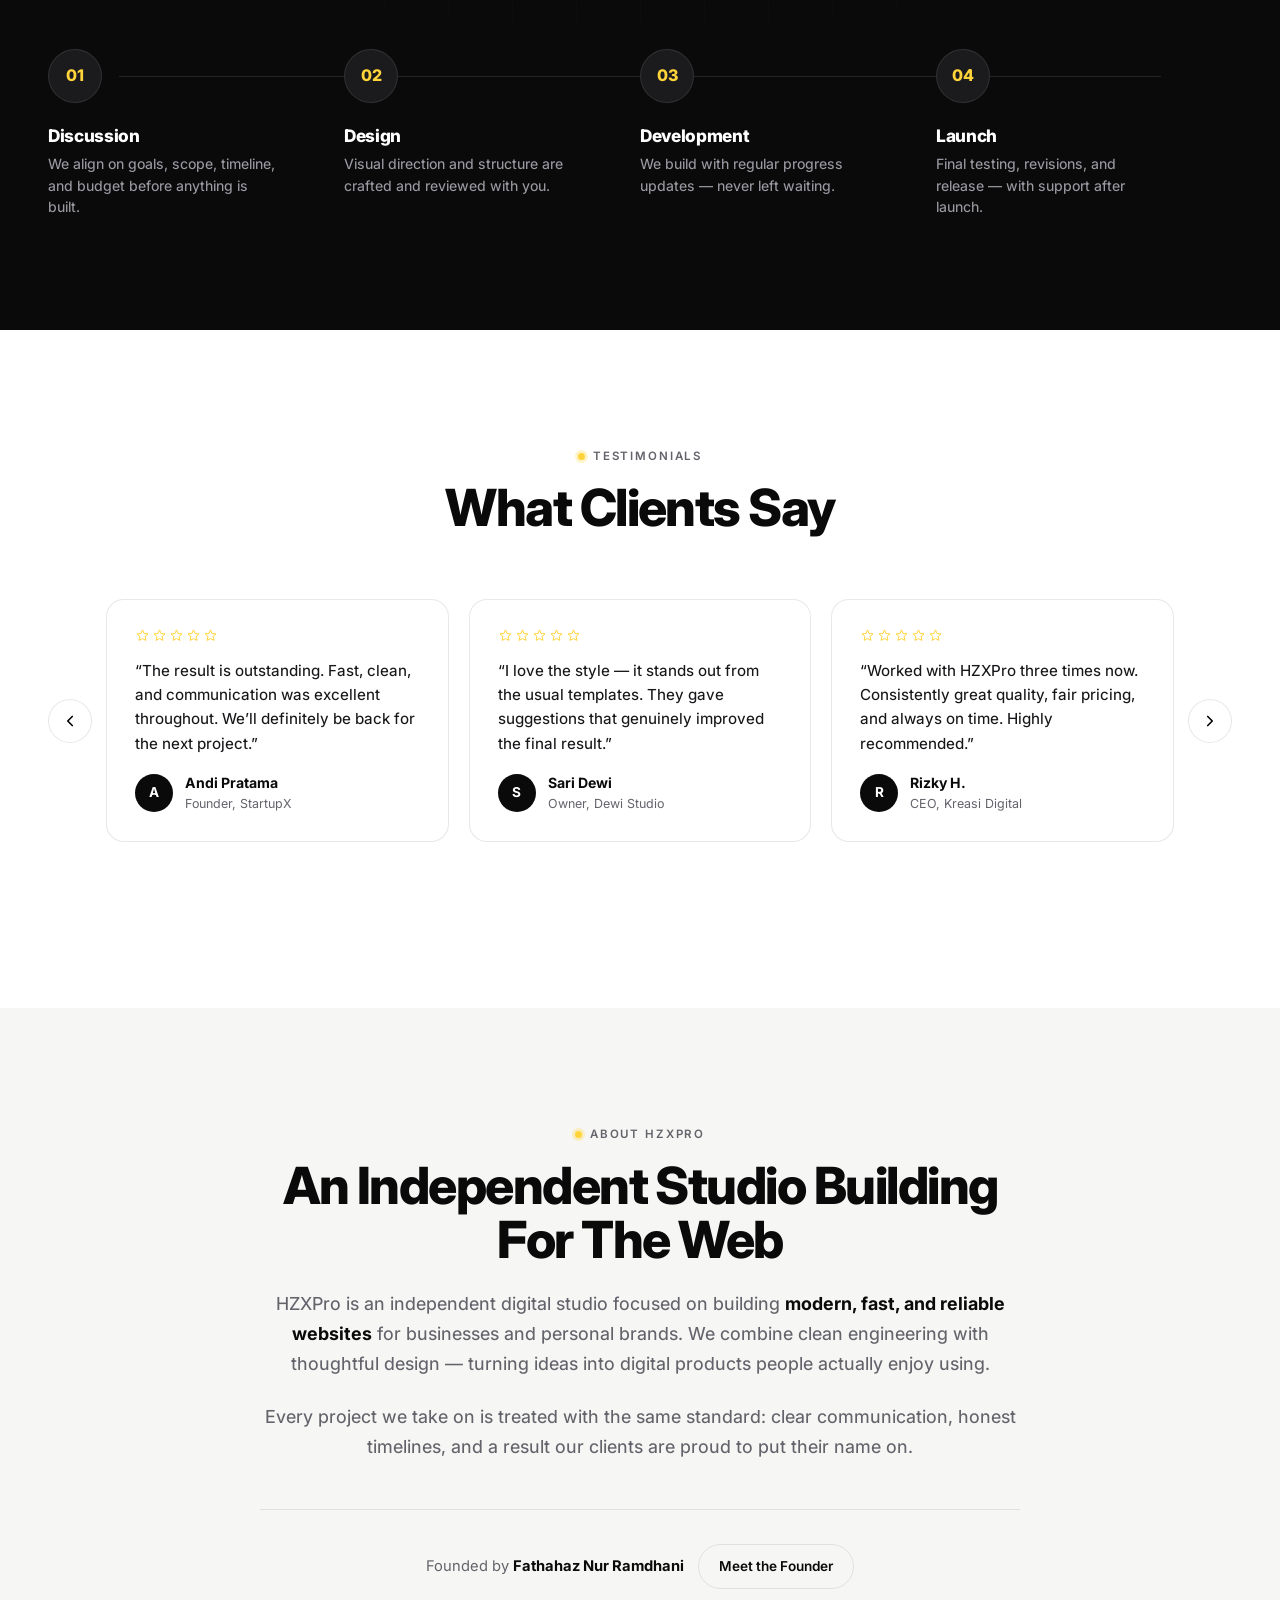
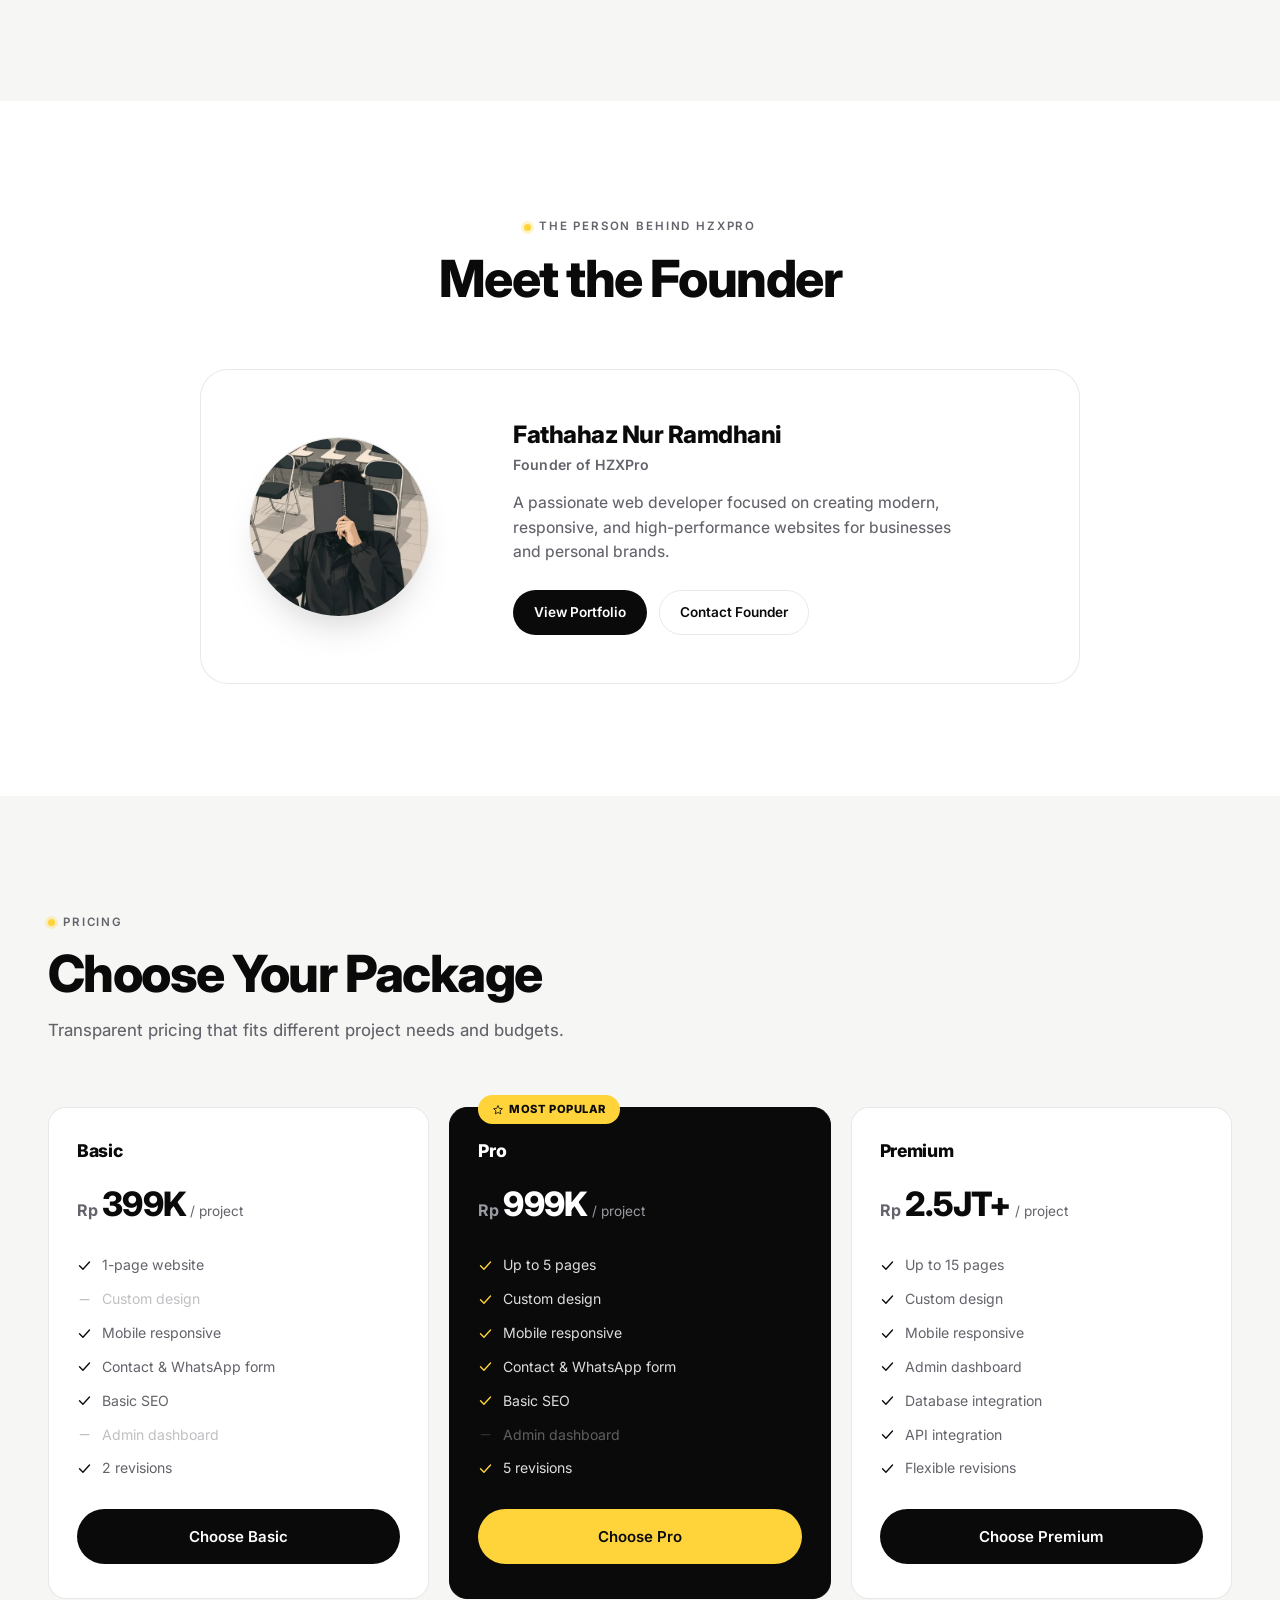
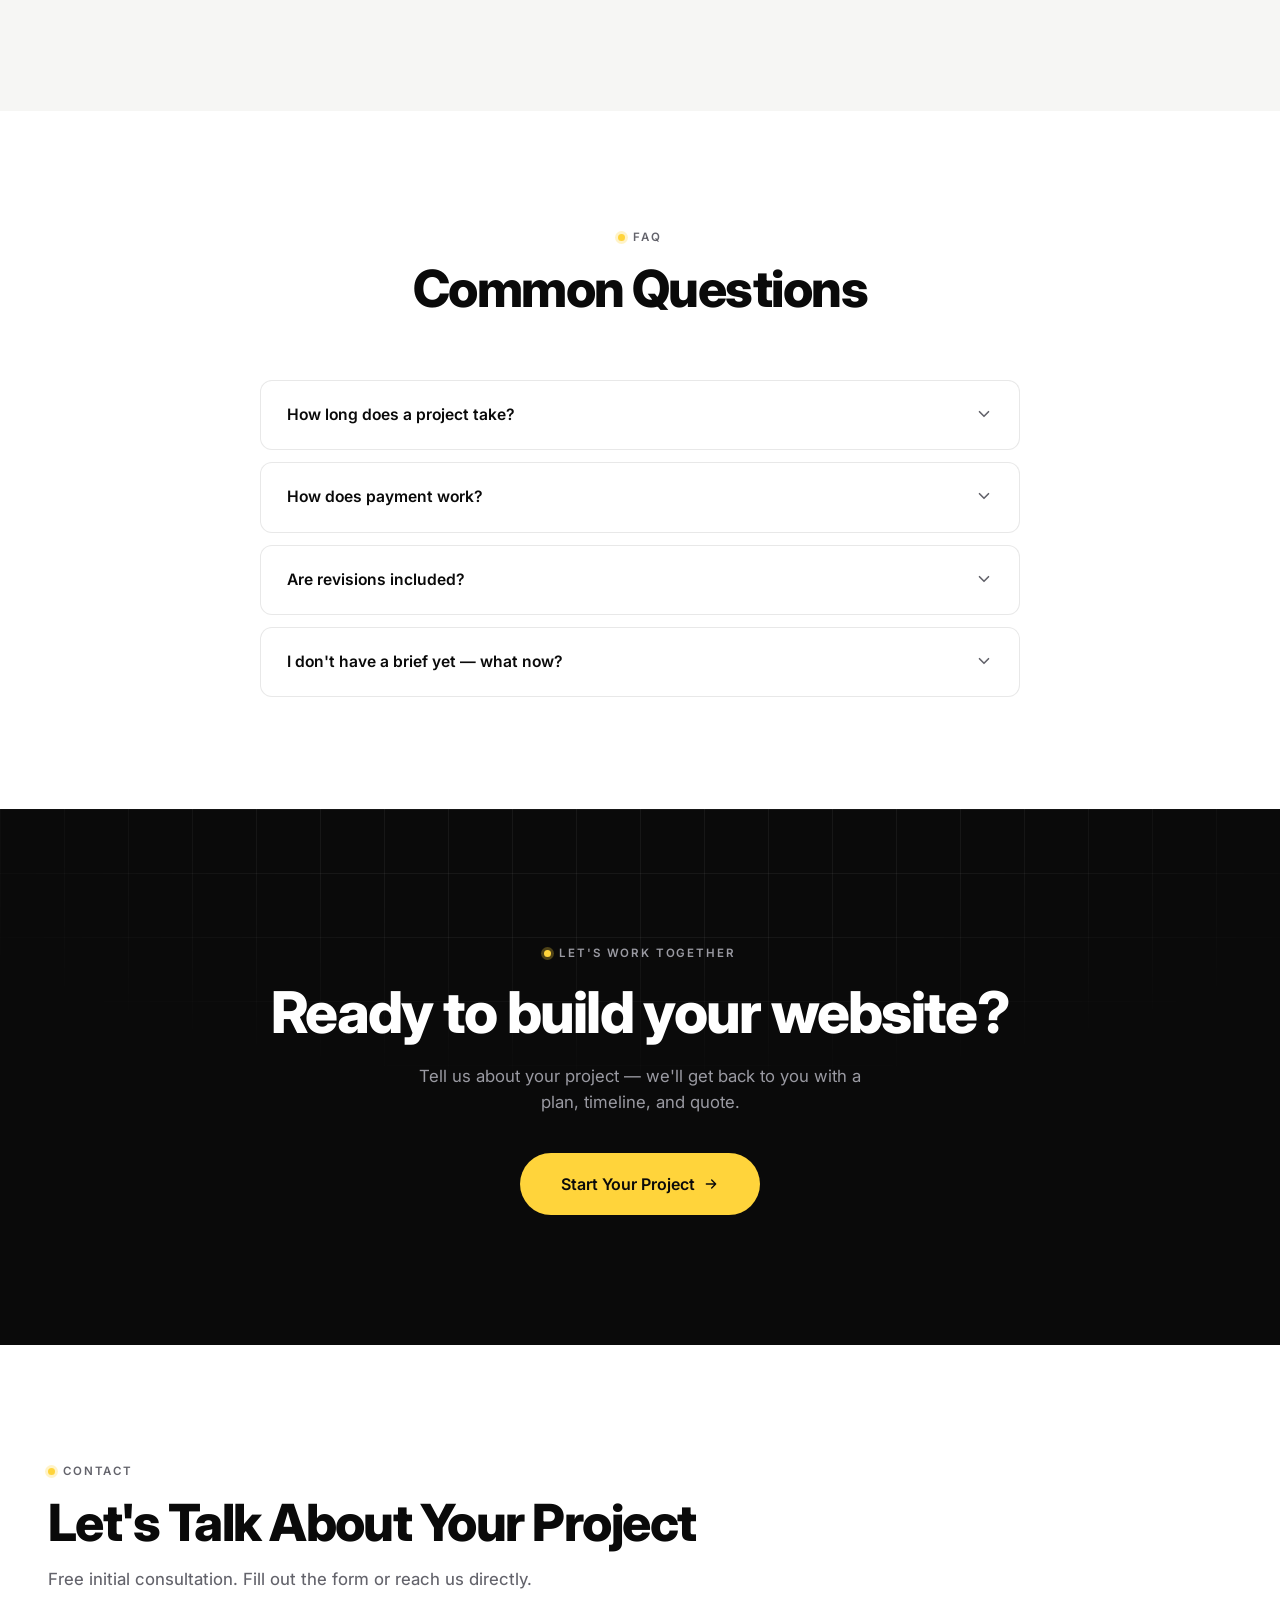
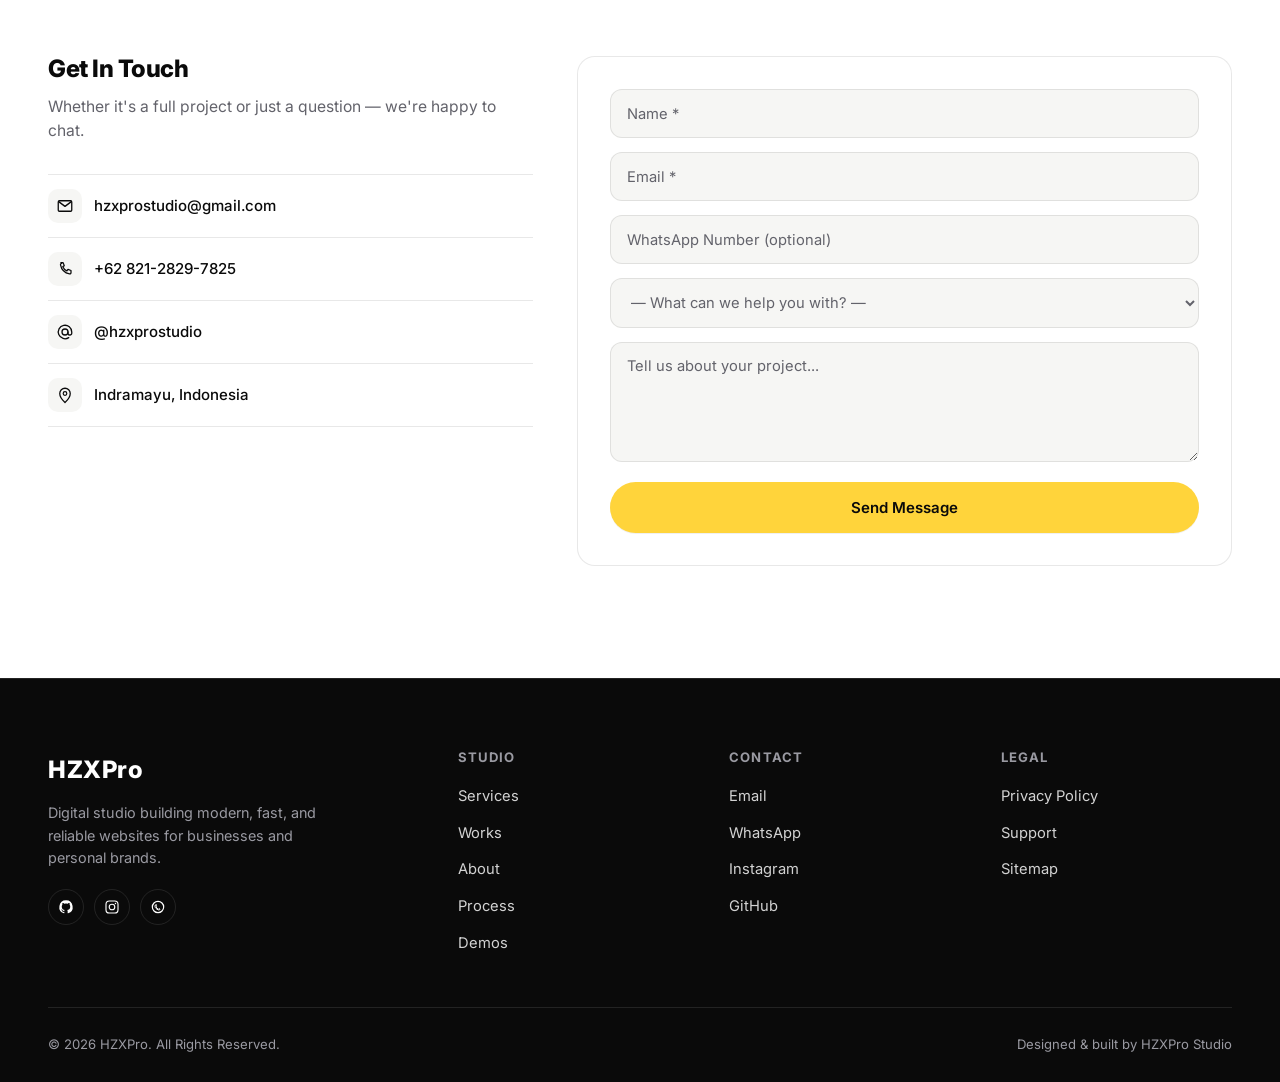
==== commit 8b3bf233: "UPDATEEE" ====
--- a/index.html
+++ b/index.html
@@ -235,9 +235,55 @@
             <a href="index.html" class="logo"></span>HZXPro</a>
             <div class="nav-links" id="navLinks">
                 <a href="#services">Services</a>
-                <a href="#works">Works</a>
-                <a href="#process">Process</a>
-                <a href="#about">About</a>
+
+                <div class="nav-dropdown-wrap">
+                    <button type="button" class="nav-dropdown-toggle" aria-expanded="false"
+                        aria-controls="worksDropdown">
+                        Works
+                        <svg class="ic chevron-mini" width="12" height="12">
+                            <use href="#ic-chevron" /></svg>
+                    </button>
+                    <div class="nav-dropdown" id="worksDropdown">
+                        <div class="nav-dropdown-inner">
+                            <a href="#works">Featured Projects</a>
+                            <a href="#categoryDemos">Category Demos</a>
+                            <a href="https://hzxprostudio.github.io/DemoAndTamplateHZX/" target="_blank"
+                                rel="noopener">All Demos & Templates ↗</a>
+                        </div>
+                    </div>
+                </div>
+
+                <div class="nav-dropdown-wrap">
+                    <button type="button" class="nav-dropdown-toggle" aria-expanded="false"
+                        aria-controls="processDropdown">
+                        Process
+                        <svg class="ic chevron-mini" width="12" height="12">
+                            <use href="#ic-chevron" /></svg>
+                    </button>
+                    <div class="nav-dropdown" id="processDropdown">
+                        <div class="nav-dropdown-inner">
+                            <a href="#process">Development Process</a>
+                            <a href="#testimonials">What Clients Say</a>
+                        </div>
+                    </div>
+                </div>
+
+                <div class="nav-dropdown-wrap">
+                    <button type="button" class="nav-dropdown-toggle" aria-expanded="false"
+                        aria-controls="aboutDropdown">
+                        About
+                        <svg class="ic chevron-mini" width="12" height="12">
+                            <use href="#ic-chevron" /></svg>
+                    </button>
+                    <div class="nav-dropdown" id="aboutDropdown">
+                        <div class="nav-dropdown-inner">
+                            <a href="#about">About HZXPro</a>
+                            <a href="#founder">Meet the Founder</a>
+                            <a href="#faq">Common Questions</a>
+                        </div>
+                    </div>
+                </div>
+
                 <a href="#pricing">Pricing</a>
                 <a href="#contact" class="nav-cta">Start Project</a>
             </div>
@@ -511,7 +557,7 @@
                 </div>
 
                 <!-- ===== CATEGORY DEMOS (bukan client project, murni skill showcase) ===== -->
-                <div class="section-head reveal" style="margin-top:80px;">
+                <div class="section-head reveal" id="categoryDemos" style="margin-top:80px;">
                     <span class="eyebrow">Skill Showcase</span>
                     <h2 class="section-title">Category Demos and Templates</h2>
                     <p class="section-sub">Category implementation examples — not client projects, purely technical
@@ -544,18 +590,18 @@
                         </div>
                     </div>
 
-                        <div class="work-card reveal" data-category="web">
-                            <img src="asset/demos/pos.png" alt="Web Dev demo preview" width="1000" height="452"
-                                loading="lazy" decoding="async" />
-                            <div class="work-overlay">
-                                <span class="work-tag work-tag--demo">Demo — Web Dev</span>
-                                <h3>POS Demo</h3>
-                                <a href="https://hzx-greedy.github.io/POSDemo" class="work-link" target="_blank"
-                                    rel="noopener" aria-label="View demo">View
-                                    Demo <svg class="ic" width="14" height="14">
-                                        <use href="#ic-arrow-right" /></svg></a>
-                            </div>
-                        </div>
+                    <div class="work-card reveal" data-category="web">
+                        <img src="asset/demos/pos.png" alt="Web Dev demo preview" width="1000" height="452"
+                            loading="lazy" decoding="async" />
+                        <div class="work-overlay">
+                            <span class="work-tag work-tag--demo">Demo — Web Dev</span>
+                            <h3>POS Demo</h3>
+                            <a href="https://hzx-greedy.github.io/POSDemo" class="work-link" target="_blank"
+                                rel="noopener" aria-label="View demo">View
+                                Demo <svg class="ic" width="14" height="14">
+                                    <use href="#ic-arrow-right" /></svg></a>
+                        </div>
+                    </div>
                 </div>
 
                 <div class="works-more" id="demoMore">
@@ -881,6 +927,7 @@
                         <li><a href="#works">Works</a></li>
                         <li><a href="#about">About</a></li>
                         <li><a href="#process">Process</a></li>
+                        <li><a href="https://hzxprostudio.github.io/DemoAndTamplateHZX/">Demos</a></li>
                     </ul>
                 </div>
                 <div>
--- a/style.css
+++ b/style.css
@@ -1198,6 +1198,157 @@
     grid-template-columns: repeat(3, 1fr);
 }
 
+/* ===== NAV DROPDOWN — "Works" / "Process" / "About" ===== */
+.nav-dropdown-wrap {
+    position: relative;
+}
+
+.nav-dropdown-toggle {
+    display: inline-flex;
+    align-items: center;
+    gap: 4px;
+    background: none;
+    border: none;
+    font: inherit;
+    cursor: pointer;
+    font-size: 0.93rem;
+    font-weight: 500;
+    color: var(--ink);
+    padding: 4px 0;
+    position: relative;
+}
+
+.nav-dropdown-toggle::after {
+    content: '';
+    position: absolute;
+    left: 0;
+    bottom: -3px;
+    width: 0;
+    height: 2px;
+    background: var(--accent);
+    transition: width .3s var(--ease);
+}
+
+.nav-dropdown-wrap:hover .nav-dropdown-toggle::after,
+.nav-dropdown-toggle[aria-expanded="true"]::after {
+    width: 100%;
+}
+
+/* Panah — animasi bounce pas hover / kebuka */
+.chevron-mini {
+    transition: transform .45s cubic-bezier(.34, 1.56, .64, 1), color .25s ease;
+}
+
+.nav-dropdown-wrap:hover .chevron-mini,
+.nav-dropdown-toggle[aria-expanded="true"] .chevron-mini {
+    transform: rotate(180deg);
+    color: var(--accent);
+}
+
+/* Sedikit "nudge" pas awal hover sebelum muter — kesan lebih hidup */
+.nav-dropdown-wrap:hover .nav-dropdown-toggle .chevron-mini {
+    animation: chevronNudge .45s cubic-bezier(.34, 1.56, .64, 1);
+}
+
+@keyframes chevronNudge {
+    0% { transform: rotate(0deg) translateY(0); }
+    40% { transform: rotate(60deg) translateY(2px); }
+    100% { transform: rotate(180deg) translateY(0); }
+}
+
+/* Layer luar — nempel LANGSUNG ke tombol, TANPA gap.
+   Jarak visual dipindah ke padding-top di dalam, biar hover-area tetap nyambung
+   dan gak "putus" pas mouse lewat celah kosong. */
+.nav-dropdown {
+    position: absolute;
+    top: 100%;
+    left: 50%;
+    transform: translateX(-50%);
+    padding-top: 14px;
+    opacity: 0;
+    pointer-events: none;
+    transition: opacity .2s ease;
+    z-index: 10;
+}
+
+.nav-dropdown.open,
+.nav-dropdown-wrap:hover .nav-dropdown {
+    opacity: 1;
+    pointer-events: auto;
+}
+
+/* Layer dalam — ini yang punya tampilan visual (card putih + shadow) */
+.nav-dropdown-inner {
+    min-width: 220px;
+    background: #fff;
+    border: 1px solid var(--line-on-light);
+    border-radius: var(--radius-sm);
+    box-shadow: 0 24px 48px -20px rgba(10, 10, 10, .25);
+    padding: 8px;
+    display: flex;
+    flex-direction: column;
+    gap: 2px;
+    transform-origin: top center;
+    transform: translateY(-8px) scale(.96);
+    transition: transform .35s cubic-bezier(.34, 1.56, .64, 1);
+}
+
+.nav-dropdown.open .nav-dropdown-inner,
+.nav-dropdown-wrap:hover .nav-dropdown-inner {
+    transform: translateY(0) scale(1);
+}
+
+.nav-dropdown-inner a {
+    padding: 10px 14px;
+    border-radius: 8px;
+    font-size: 0.9rem;
+    font-weight: 500;
+    color: var(--ink);
+    white-space: nowrap;
+    transition: background .2s ease, padding-left .2s ease;
+}
+
+.nav-dropdown-inner a:hover {
+    background: var(--paper-soft);
+    padding-left: 18px;
+}
+
+/* Mobile: dropdown jadi accordion inline, bukan overlay absolute */
+@media (max-width: 720px) {
+    .nav-dropdown-wrap {
+        width: 100%;
+    }
+
+    .nav-dropdown-toggle {
+        width: 100%;
+        justify-content: space-between;
+        font-size: 1.05rem;
+    }
+
+    .nav-dropdown {
+        position: static;
+        transform: none;
+        padding-top: 0;
+        opacity: 1;
+        pointer-events: auto;
+        max-height: 0;
+        overflow: hidden;
+        transition: max-height .3s var(--ease);
+    }
+
+    .nav-dropdown.open {
+        max-height: 300px;
+    }
+
+    .nav-dropdown-inner {
+        background: var(--paper-soft);
+        border: none;
+        box-shadow: none;
+        margin-top: 8px;
+        transform: none;
+    }
+}
+
 /* =========================================================
    PROCESS — dark timeline
 ========================================================= */
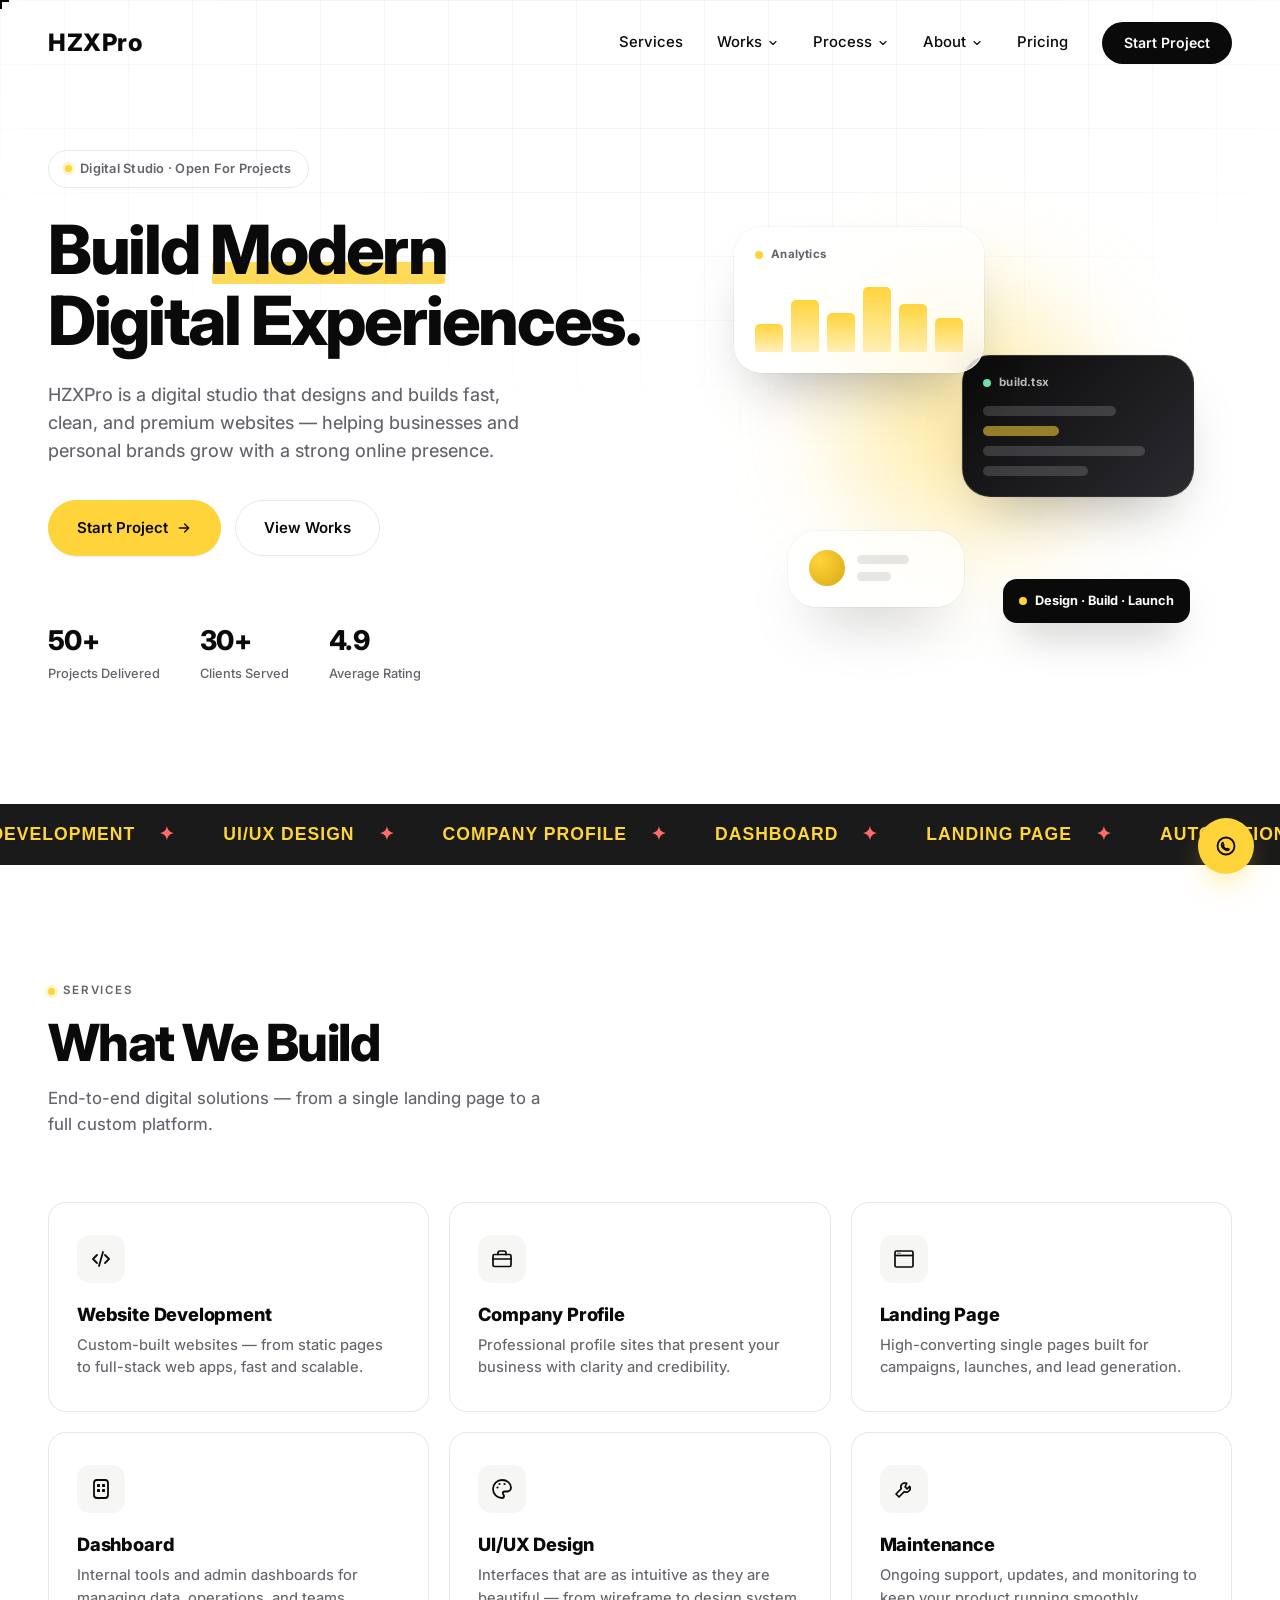
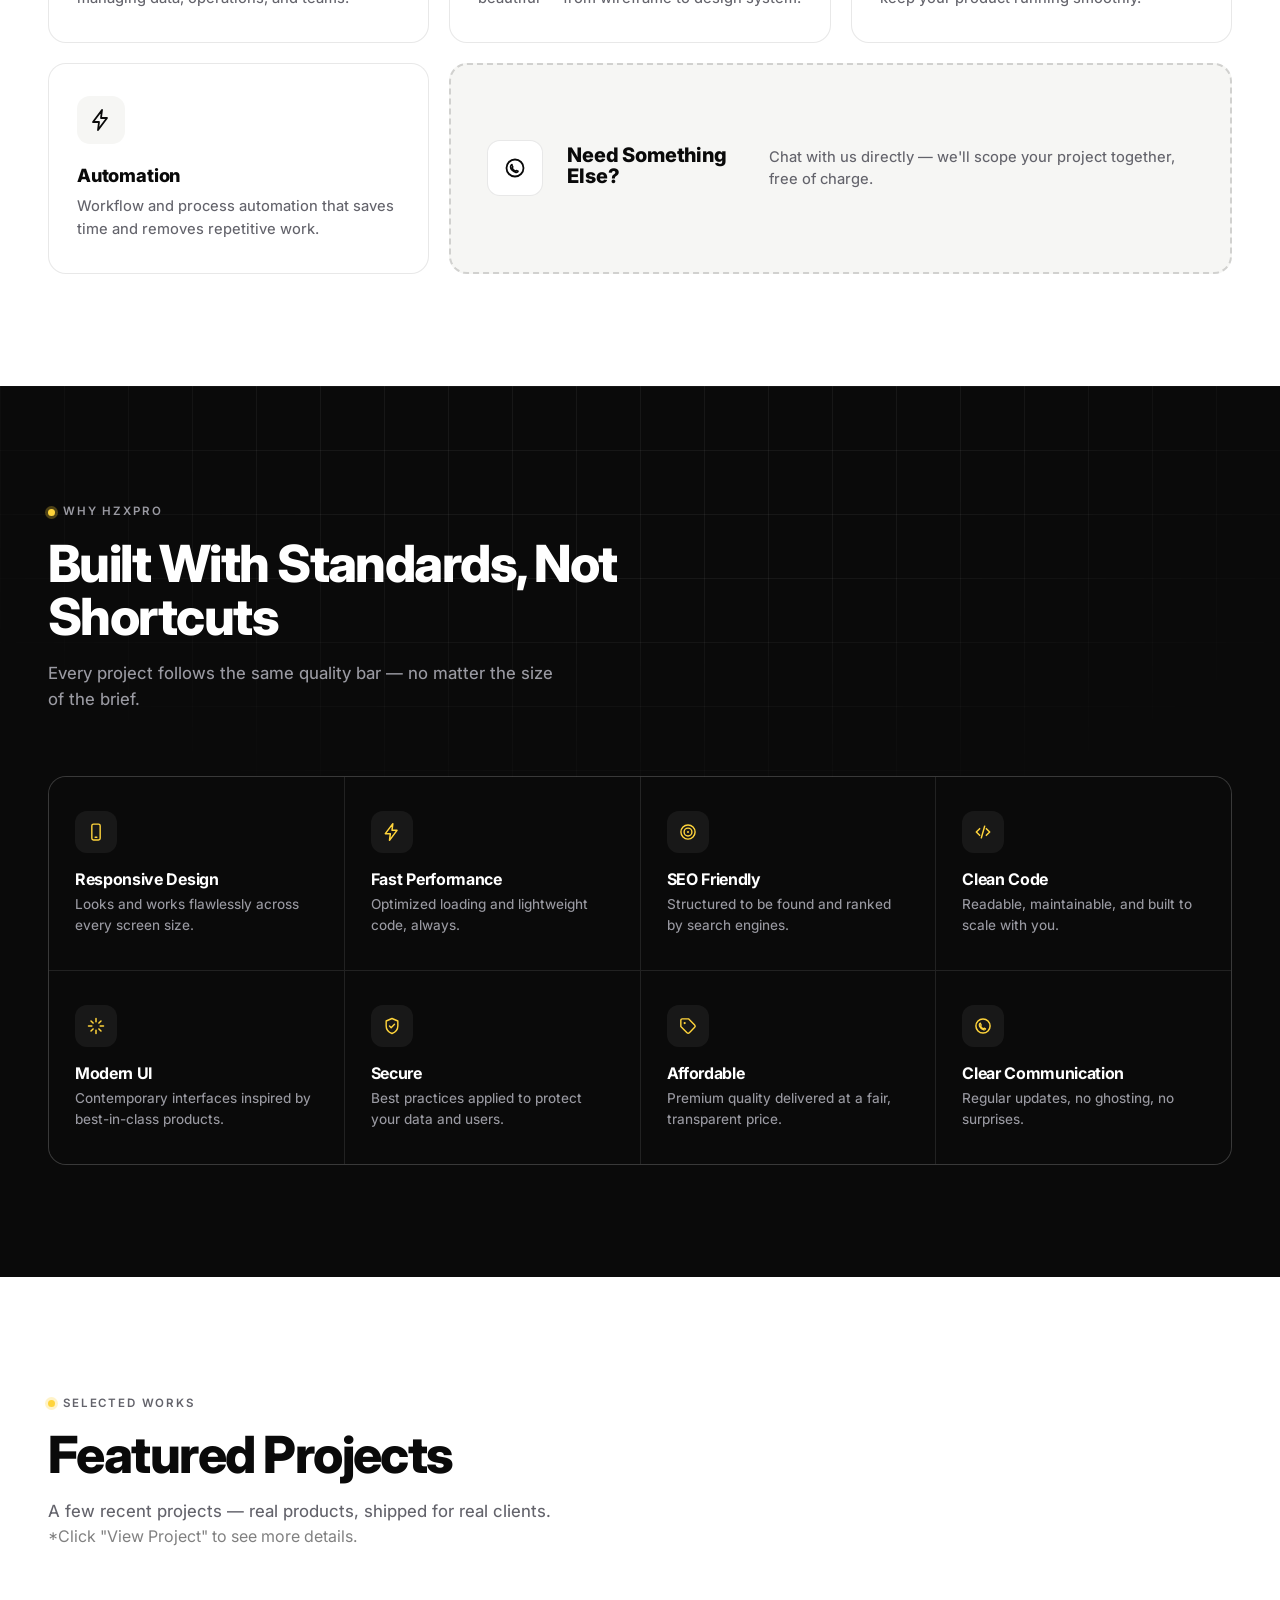
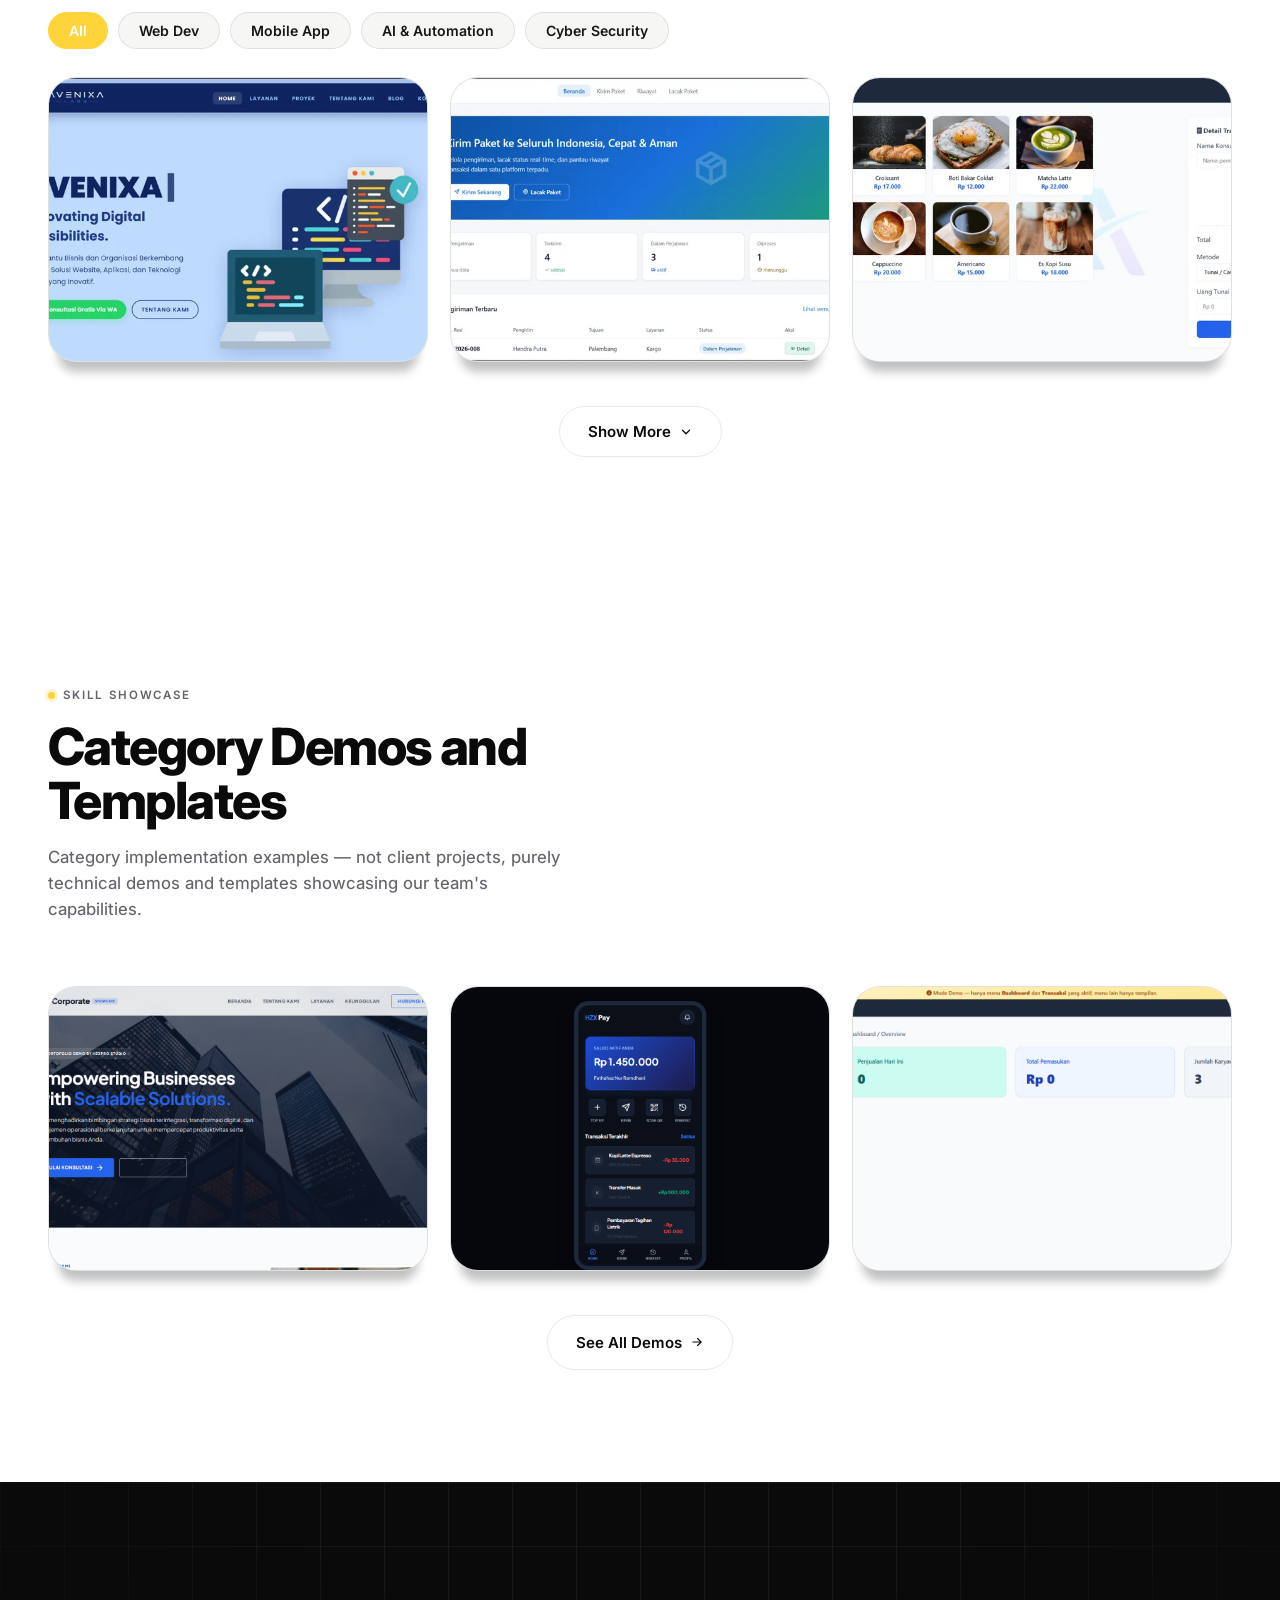
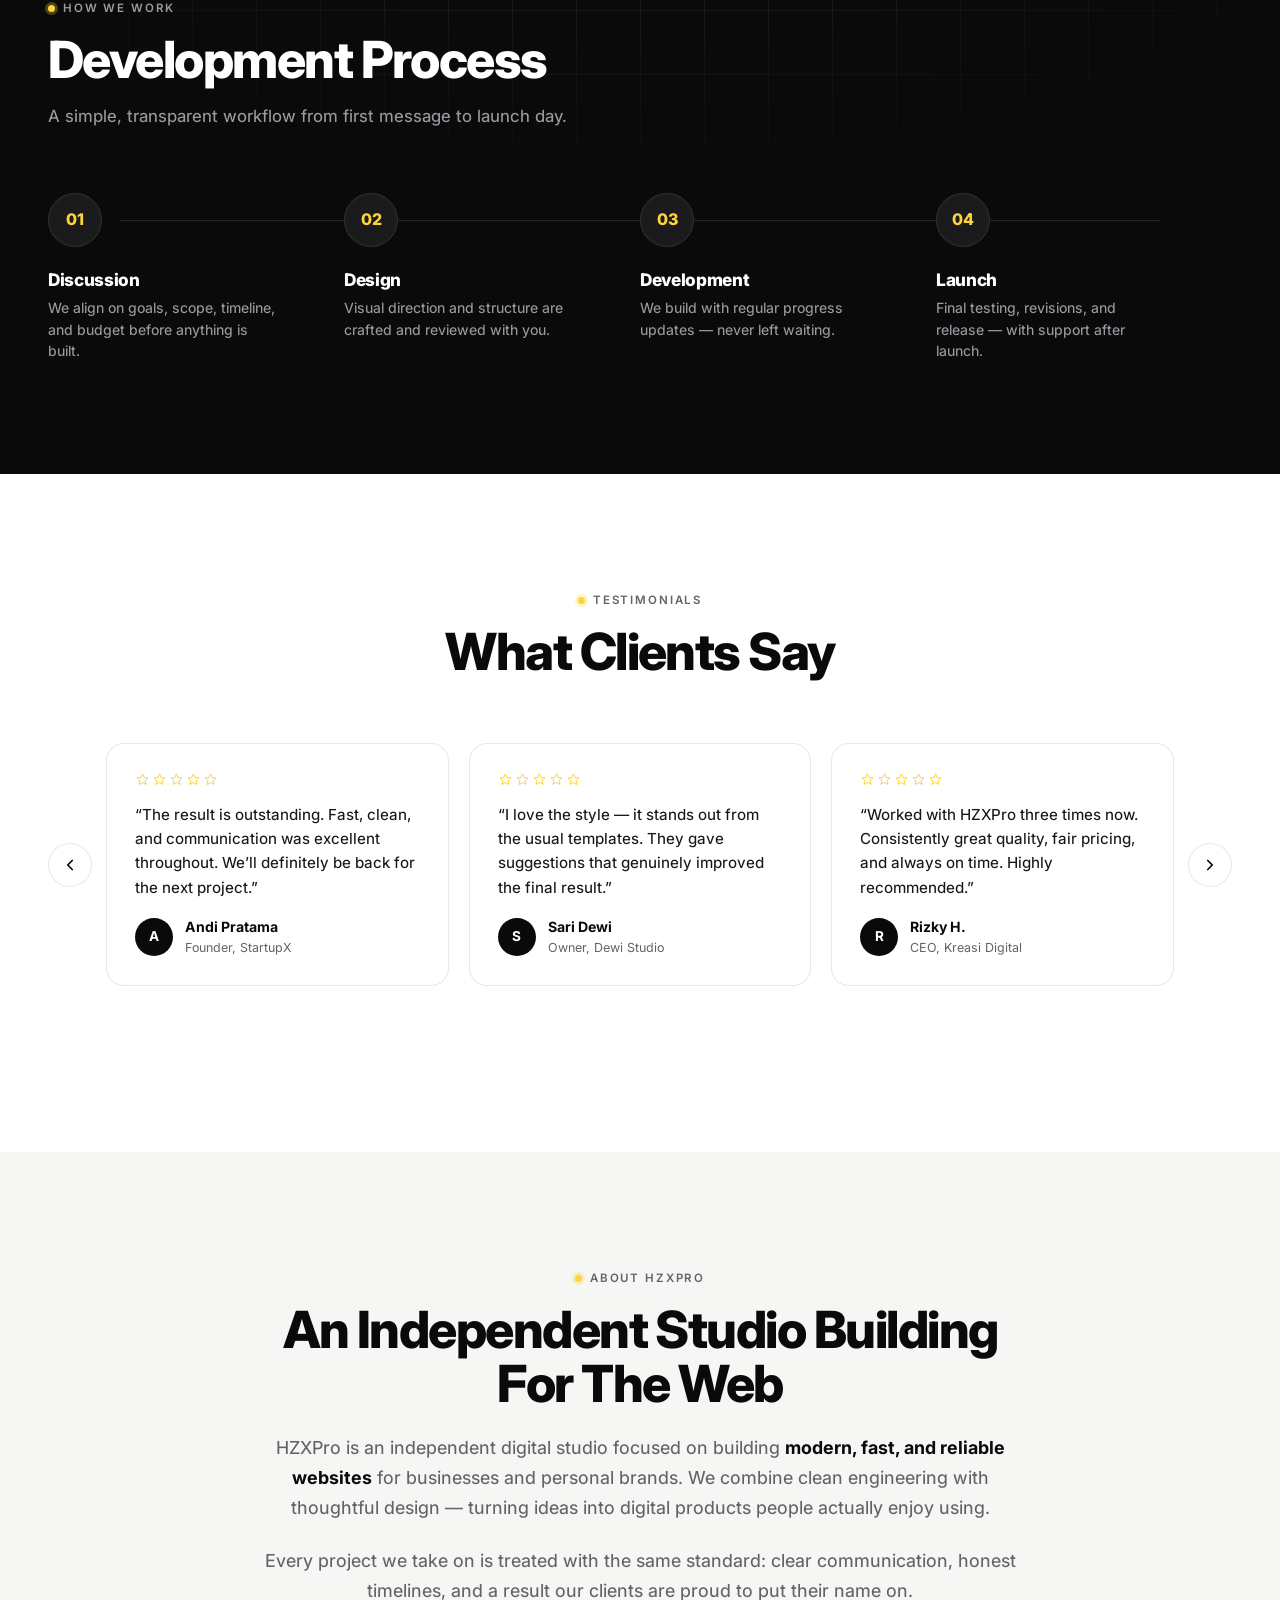
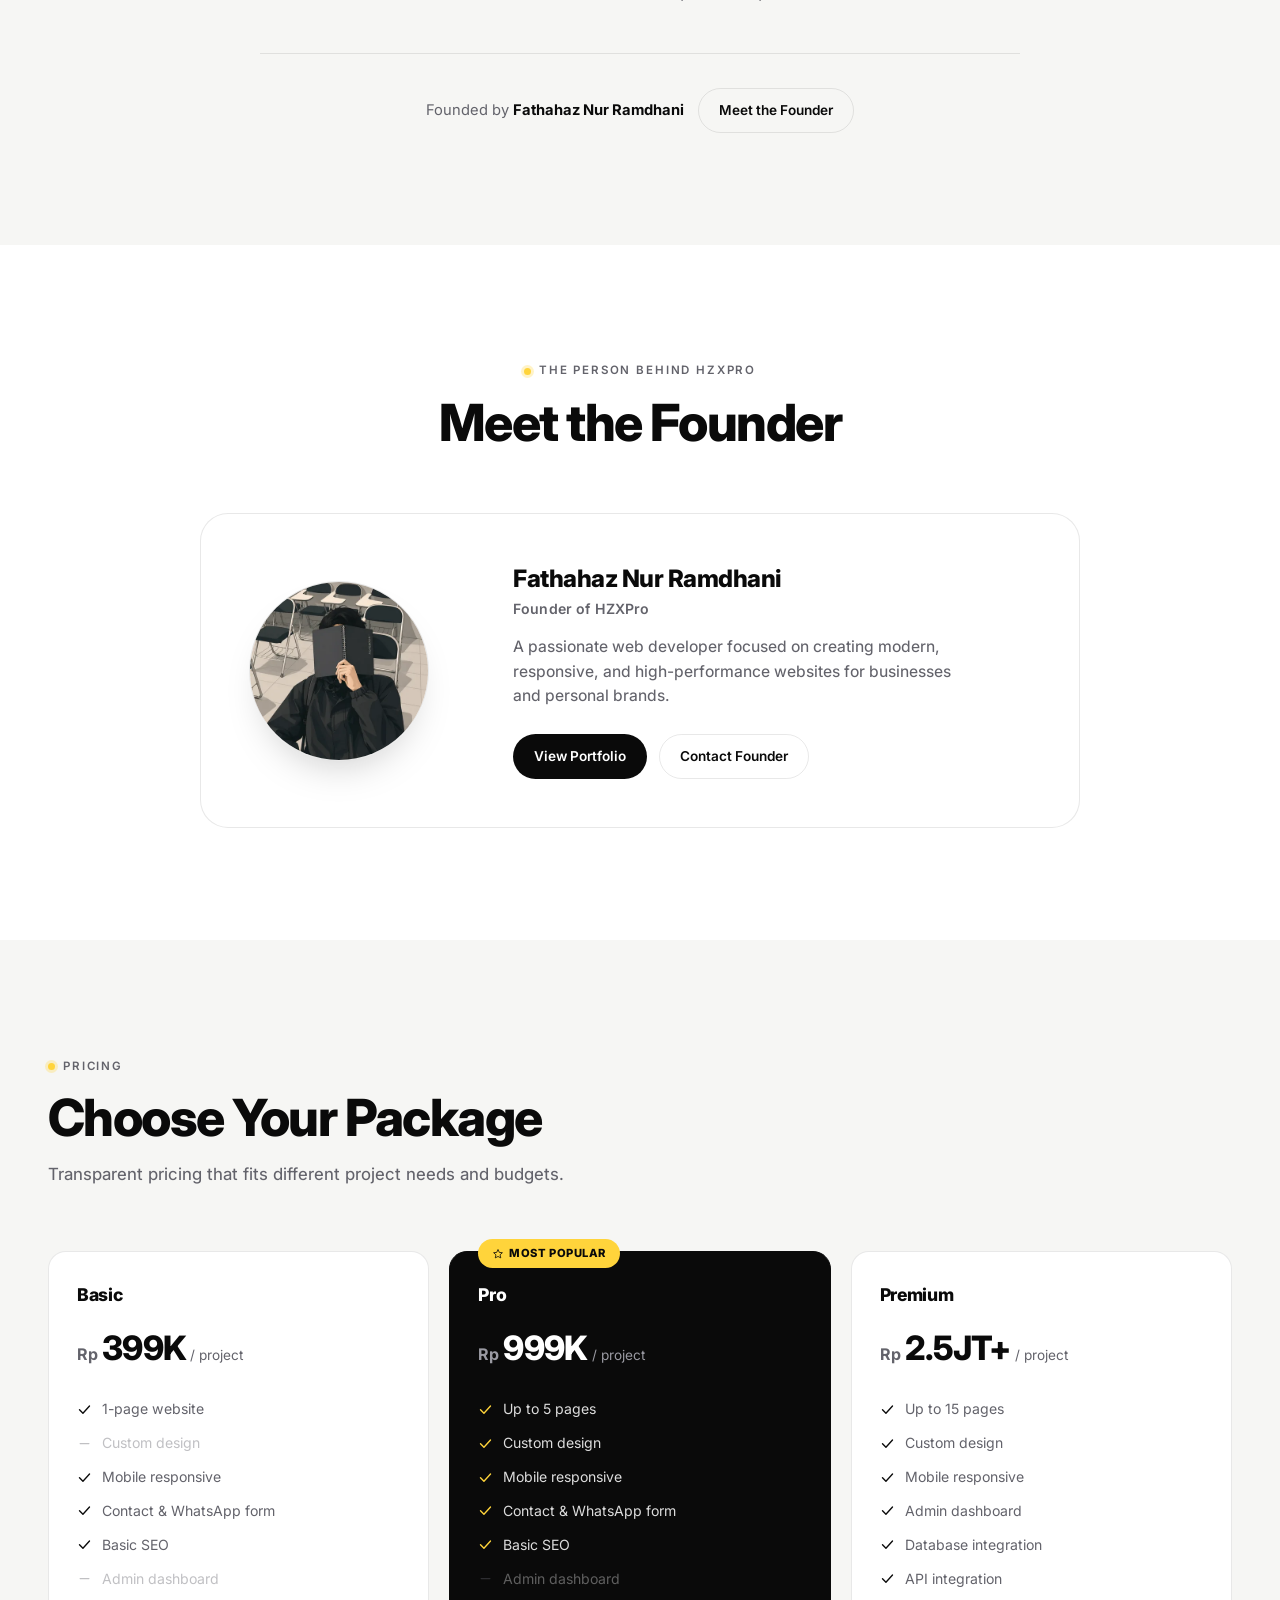
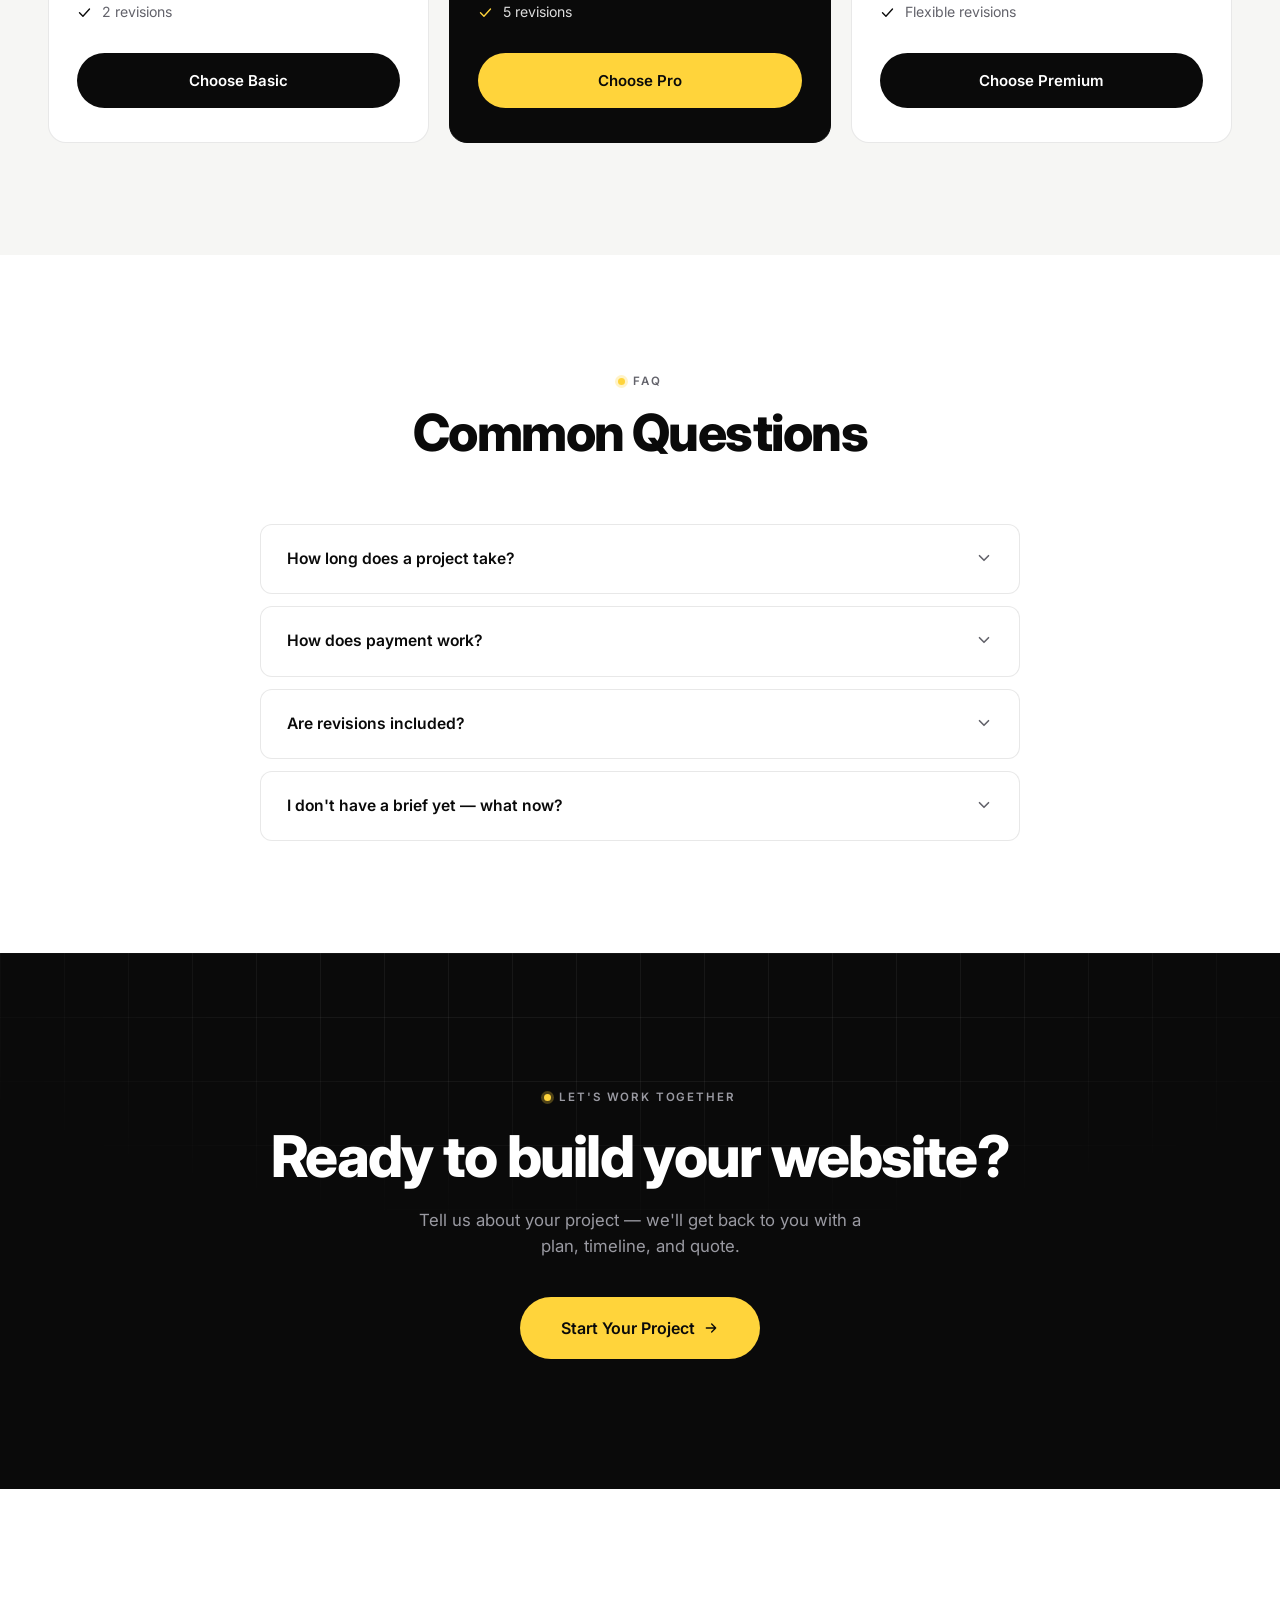
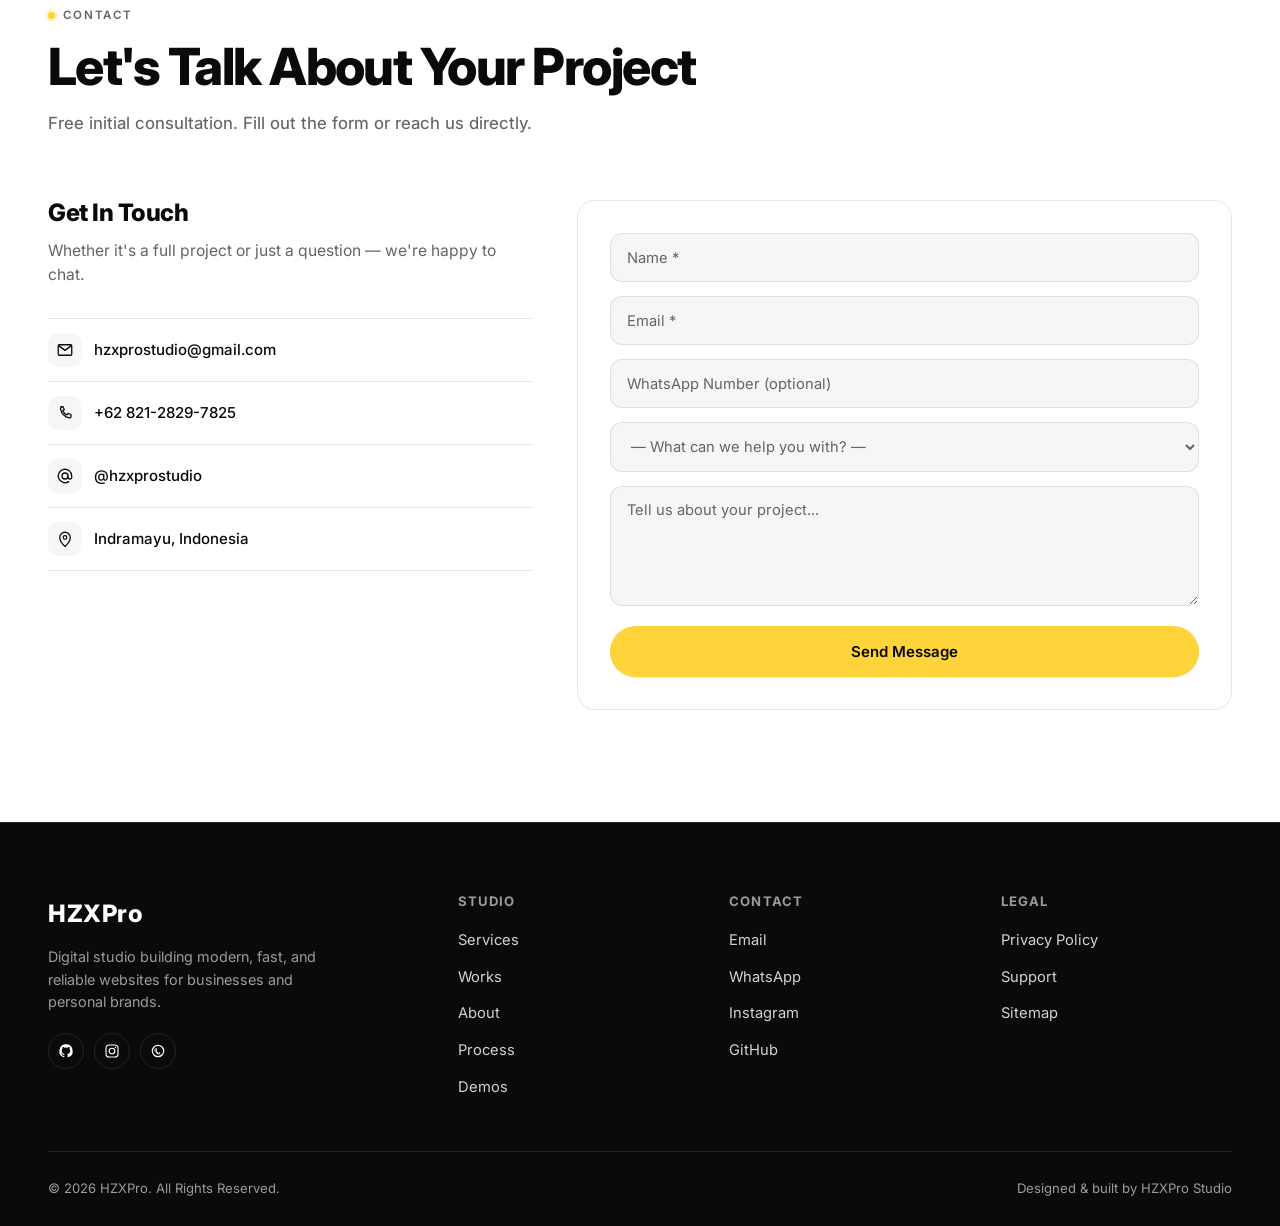
==== commit cbe0bbd8: "Dropdown Menu" ====
--- a/index.html
+++ b/index.html
@@ -229,6 +229,8 @@
 
     <div class="scroll-progress" id="scrollProgress"></div>
 
+    <div class="nav-overlay" id="navOverlay"></div>
+
     <!-- ===== NAVBAR ===== -->
     <nav class="navbar" id="navbar">
         <div class="container">
@@ -245,10 +247,12 @@
                     </button>
                     <div class="nav-dropdown" id="worksDropdown">
                         <div class="nav-dropdown-inner">
-                            <a href="#works">Featured Projects</a>
-                            <a href="#categoryDemos">Category Demos</a>
-                            <a href="https://hzxprostudio.github.io/DemoAndTamplateHZX/" target="_blank"
-                                rel="noopener">All Demos & Templates ↗</a>
+                            <div class="dropdown-links">
+                                <a href="#works">Featured Projects</a>
+                                <a href="#categoryDemos">Category Demos</a>
+                                <a href="https://hzxprostudio.github.io/DemoAndTamplateHZX/" target="_blank"
+                                    rel="noopener">All Demos & Templates ↗</a>
+                            </div>
                         </div>
                     </div>
                 </div>
@@ -262,8 +266,10 @@
                     </button>
                     <div class="nav-dropdown" id="processDropdown">
                         <div class="nav-dropdown-inner">
-                            <a href="#process">Development Process</a>
-                            <a href="#testimonials">What Clients Say</a>
+                            <div class="dropdown-links">
+                                <a href="#process">Development Process</a>
+                                <a href="#testimonials">What Clients Say</a>
+                            </div>
                         </div>
                     </div>
                 </div>
@@ -277,9 +283,11 @@
                     </button>
                     <div class="nav-dropdown" id="aboutDropdown">
                         <div class="nav-dropdown-inner">
-                            <a href="#about">About HZXPro</a>
-                            <a href="#founder">Meet the Founder</a>
-                            <a href="#faq">Common Questions</a>
+                            <div class="dropdown-links">
+                                <a href="#about">About HZXPro</a>
+                                <a href="#founder">Meet the Founder</a>
+                                <a href="#faq">Common Questions</a>
+                            </div>
                         </div>
                     </div>
                 </div>
@@ -555,9 +563,13 @@
                         </svg>
                     </button>
                 </div>
-
-                <!-- ===== CATEGORY DEMOS (bukan client project, murni skill showcase) ===== -->
-                <div class="section-head reveal" id="categoryDemos" style="margin-top:80px;">
+            </div>
+        </section>
+
+        <!-- ===== CATEGORY DEMOS ===== -->
+        <section id="categoryDemos">
+            <div class="container">
+                <div class="section-head reveal">
                     <span class="eyebrow">Skill Showcase</span>
                     <h2 class="section-title">Category Demos and Templates</h2>
                     <p class="section-sub">Category implementation examples — not client projects, purely technical
@@ -612,7 +624,9 @@
                         </svg>
                     </a>
                 </div>
-        </section>
+            </div>
+        </section>
+
 
         <!-- ===== DEVELOPMENT PROCESS ===== -->
         <section class="section--dark" id="process">
--- a/style.css
+++ b/style.css
@@ -457,6 +457,34 @@
     width: 0%;
 }
 
+/* Mobile nav backdrop overlay */
+.nav-overlay {
+    display: none;
+    position: fixed;
+    inset: 0;
+    background: rgba(0, 0, 0, .5);
+    backdrop-filter: blur(4px);
+    -webkit-backdrop-filter: blur(4px);
+    z-index: 498;
+    opacity: 0;
+    transition: opacity .35s ease;
+}
+
+.nav-overlay.show {
+    opacity: 1;
+}
+
+@media (max-width: 720px) {
+    .nav-overlay {
+        display: block;
+        pointer-events: none;
+    }
+
+    .nav-overlay.show {
+        pointer-events: auto;
+    }
+}
+
 /* =========================================================
    HERO
 ========================================================= */
@@ -1198,7 +1226,7 @@
     grid-template-columns: repeat(3, 1fr);
 }
 
-/* ===== NAV DROPDOWN — "Works" / "Process" / "About" ===== */
+/* ===== NAV DROPDOWN ===== */
 .nav-dropdown-wrap {
     position: relative;
 }
@@ -1206,7 +1234,7 @@
 .nav-dropdown-toggle {
     display: inline-flex;
     align-items: center;
-    gap: 4px;
+    gap: 5px;
     background: none;
     border: none;
     font: inherit;
@@ -1216,8 +1244,10 @@
     color: var(--ink);
     padding: 4px 0;
     position: relative;
-}
-
+    transition: color .2s ease;
+}
+
+/* underline accent sama seperti nav link biasa */
 .nav-dropdown-toggle::after {
     content: '';
     position: absolute;
@@ -1229,111 +1259,153 @@
     transition: width .3s var(--ease);
 }
 
-.nav-dropdown-wrap:hover .nav-dropdown-toggle::after,
-.nav-dropdown-toggle[aria-expanded="true"]::after {
+.nav-dropdown-toggle[aria-expanded="true"]::after,
+.nav-dropdown-toggle.has-active::after,
+.nav-dropdown-toggle:hover::after {
     width: 100%;
 }
 
-/* Panah — animasi bounce pas hover / kebuka */
+/* Chevron */
 .chevron-mini {
-    transition: transform .45s cubic-bezier(.34, 1.56, .64, 1), color .25s ease;
-}
-
-.nav-dropdown-wrap:hover .chevron-mini,
+    transition: transform .3s var(--ease), color .2s ease;
+}
+
 .nav-dropdown-toggle[aria-expanded="true"] .chevron-mini {
     transform: rotate(180deg);
     color: var(--accent);
 }
 
-/* Sedikit "nudge" pas awal hover sebelum muter — kesan lebih hidup */
-.nav-dropdown-wrap:hover .nav-dropdown-toggle .chevron-mini {
-    animation: chevronNudge .45s cubic-bezier(.34, 1.56, .64, 1);
-}
-
-@keyframes chevronNudge {
-    0% { transform: rotate(0deg) translateY(0); }
-    40% { transform: rotate(60deg) translateY(2px); }
-    100% { transform: rotate(180deg) translateY(0); }
-}
-
-/* Layer luar — nempel LANGSUNG ke tombol, TANPA gap.
-   Jarak visual dipindah ke padding-top di dalam, biar hover-area tetap nyambung
-   dan gak "putus" pas mouse lewat celah kosong. */
+/* ── Desktop: card bergaya navbar (putih, kotak, glassmorphism) ── */
 .nav-dropdown {
     position: absolute;
-    top: 100%;
+    top: calc(100% + 14px);
+    left: 50%;
+    transform: translateX(-50%) translateY(-6px);
+    min-width: 200px;
+    opacity: 0;
+    pointer-events: none;
+    transition: opacity .2s ease, transform .22s var(--ease);
+    z-index: 600;
+}
+
+.nav-dropdown.open {
+    opacity: 1;
+    pointer-events: auto;
+    transform: translateX(-50%) translateY(0);
+}
+
+/* Caret putih di atas card */
+.nav-dropdown::before {
+    content: '';
+    position: absolute;
+    top: -6px;
     left: 50%;
     transform: translateX(-50%);
-    padding-top: 14px;
-    opacity: 0;
-    pointer-events: none;
-    transition: opacity .2s ease;
-    z-index: 10;
-}
-
-.nav-dropdown.open,
-.nav-dropdown-wrap:hover .nav-dropdown {
-    opacity: 1;
-    pointer-events: auto;
-}
-
-/* Layer dalam — ini yang punya tampilan visual (card putih + shadow) */
+    width: 12px;
+    height: 12px;
+    background: rgba(255, 255, 255, .85);
+    clip-path: polygon(50% 0%, 0% 100%, 100% 100%);
+    z-index: 1;
+}
+
+/* Card bergaya navbar: putih transparan + blur + border tipis */
 .nav-dropdown-inner {
-    min-width: 220px;
-    background: #fff;
+    background: rgba(255, 255, 255, .85);
+    backdrop-filter: blur(20px) saturate(160%);
+    -webkit-backdrop-filter: blur(20px) saturate(160%);
     border: 1px solid var(--line-on-light);
-    border-radius: var(--radius-sm);
-    box-shadow: 0 24px 48px -20px rgba(10, 10, 10, .25);
-    padding: 8px;
+    border-radius: 0;
+    /* kotak — sesuai navbar */
+    padding: 6px;
     display: flex;
     flex-direction: column;
     gap: 2px;
-    transform-origin: top center;
-    transform: translateY(-8px) scale(.96);
-    transition: transform .35s cubic-bezier(.34, 1.56, .64, 1);
-}
-
-.nav-dropdown.open .nav-dropdown-inner,
-.nav-dropdown-wrap:hover .nav-dropdown-inner {
-    transform: translateY(0) scale(1);
-}
-
+    box-shadow: 0 8px 32px -8px rgba(10, 10, 10, .18),
+        0 1px 0 0 rgba(255, 255, 255, .6) inset;
+    position: relative;
+    overflow: hidden;
+}
+
+/* Strip accent kuning tipis di atas card */
+.nav-dropdown-inner::before {
+    content: '';
+    position: absolute;
+    top: 0;
+    left: 0;
+    right: 0;
+    height: 2px;
+    background: var(--accent);
+}
+
+/* Link di dalam card */
 .nav-dropdown-inner a {
-    padding: 10px 14px;
-    border-radius: 8px;
-    font-size: 0.9rem;
+    display: flex;
+    align-items: center;
+    gap: 8px;
+    padding: 9px 14px;
+    font-size: 0.88rem;
     font-weight: 500;
-    color: var(--ink);
+    color: var(--muted-on-light);
     white-space: nowrap;
-    transition: background .2s ease, padding-left .2s ease;
+    transition: background .18s ease, color .18s ease, padding-left .18s ease;
+}
+
+.nav-dropdown-inner a::before {
+    content: '';
+    width: 5px;
+    height: 5px;
+    border-radius: 50%;
+    background: var(--accent);
+    flex-shrink: 0;
+    opacity: 0;
+    transition: opacity .18s ease;
 }
 
 .nav-dropdown-inner a:hover {
     background: var(--paper-soft);
+    color: var(--ink);
     padding-left: 18px;
 }
 
-/* Mobile: dropdown jadi accordion inline, bukan overlay absolute */
+.nav-dropdown-inner a:hover::before {
+    opacity: 1;
+}
+
+/* ── Mobile: accordion putih di sidebar putih (kembali seperti semula) ── */
 @media (max-width: 720px) {
     .nav-dropdown-wrap {
         width: 100%;
+        position: relative;
     }
 
     .nav-dropdown-toggle {
         width: 100%;
         justify-content: space-between;
-        font-size: 1.05rem;
-    }
-
+        font-size: 1rem;
+        padding: 0;
+    }
+
+    .nav-dropdown-toggle::after {
+        display: none;
+    }
+
+    /* Reset semua desktop style */
     .nav-dropdown {
-        position: static;
-        transform: none;
-        padding-top: 0;
-        opacity: 1;
-        pointer-events: auto;
+        position: static !important;
+        top: auto !important;
+        left: auto !important;
+        transform: none !important;
+        opacity: 1 !important;
+        pointer-events: auto !important;
+        min-width: unset;
         max-height: 0;
         overflow: hidden;
-        transition: max-height .3s var(--ease);
+        transition: max-height .35s var(--ease) !important;
+        z-index: auto;
+    }
+
+    .nav-dropdown::before {
+        display: none;
     }
 
     .nav-dropdown.open {
@@ -1342,10 +1414,34 @@
 
     .nav-dropdown-inner {
         background: var(--paper-soft);
+        backdrop-filter: none;
+        -webkit-backdrop-filter: none;
         border: none;
+        border-radius: 10px;
         box-shadow: none;
+        padding: 6px;
         margin-top: 8px;
-        transform: none;
+        gap: 2px;
+    }
+
+    .nav-dropdown-inner::before {
+        display: none;
+    }
+
+    .nav-dropdown-inner a {
+        color: var(--muted-on-light);
+        font-size: 0.92rem;
+        padding: 9px 12px;
+    }
+
+    .nav-dropdown-inner a:hover {
+        background: rgba(10, 10, 10, .05);
+        color: var(--ink);
+        padding-left: 16px;
+    }
+
+    .nav-dropdown-inner a::before {
+        display: none;
     }
 }
 
@@ -2368,28 +2464,70 @@
         top: 0;
         right: 0;
         height: 100vh;
-        width: min(78vw, 320px);
+        width: min(78vw, 300px);
         background: #fff;
         flex-direction: column;
         align-items: flex-start;
         justify-content: flex-start;
-        padding: 100px 32px 40px;
-        gap: 26px;
+        padding: 90px 28px 40px;
+        gap: 20px;
         transform: translateX(100%);
         transition: transform .4s var(--ease);
-        box-shadow: -20px 0 60px -20px rgba(10, 10, 10, .25);
+        box-shadow: -20px 0 60px -20px rgba(10, 10, 10, .2);
+        overflow-y: auto;
+    }
+
+    /* Hapus pseudo header dark */
+    .nav-links::before {
+        display: none;
     }
 
     .nav-links.open {
         transform: translateX(0);
     }
 
+    /* Reset padding dari dark version */
+    .nav-links>* {
+        width: 100%;
+        padding: 0;
+    }
+
     .nav-links a:not(.nav-cta) {
-        font-size: 1.05rem;
+        font-size: 1rem;
+        color: var(--ink);
+        padding: 6px 0;
+        border-radius: 0;
+        display: block;
+        background: none;
+    }
+
+    .nav-links a:not(.nav-cta)::after {
+        display: block;
+    }
+
+    .nav-links a:not(.nav-cta):hover,
+    .nav-links a:not(.nav-cta).active {
+        background: none;
+        color: var(--ink);
+        padding-left: 0;
     }
 
     .nav-cta {
-        margin-top: 8px;
+        margin: 8px 0 0;
+        width: 100%;
+        display: flex;
+        justify-content: center;
+        padding: 12px 22px;
+        background: var(--ink);
+        color: #fff;
+        font-weight: 600;
+        border-radius: 999px;
+    }
+
+    .nav-cta:hover {
+        transform: none;
+        background: var(--accent);
+        color: var(--accent-ink);
     }
 
     .hamburger {
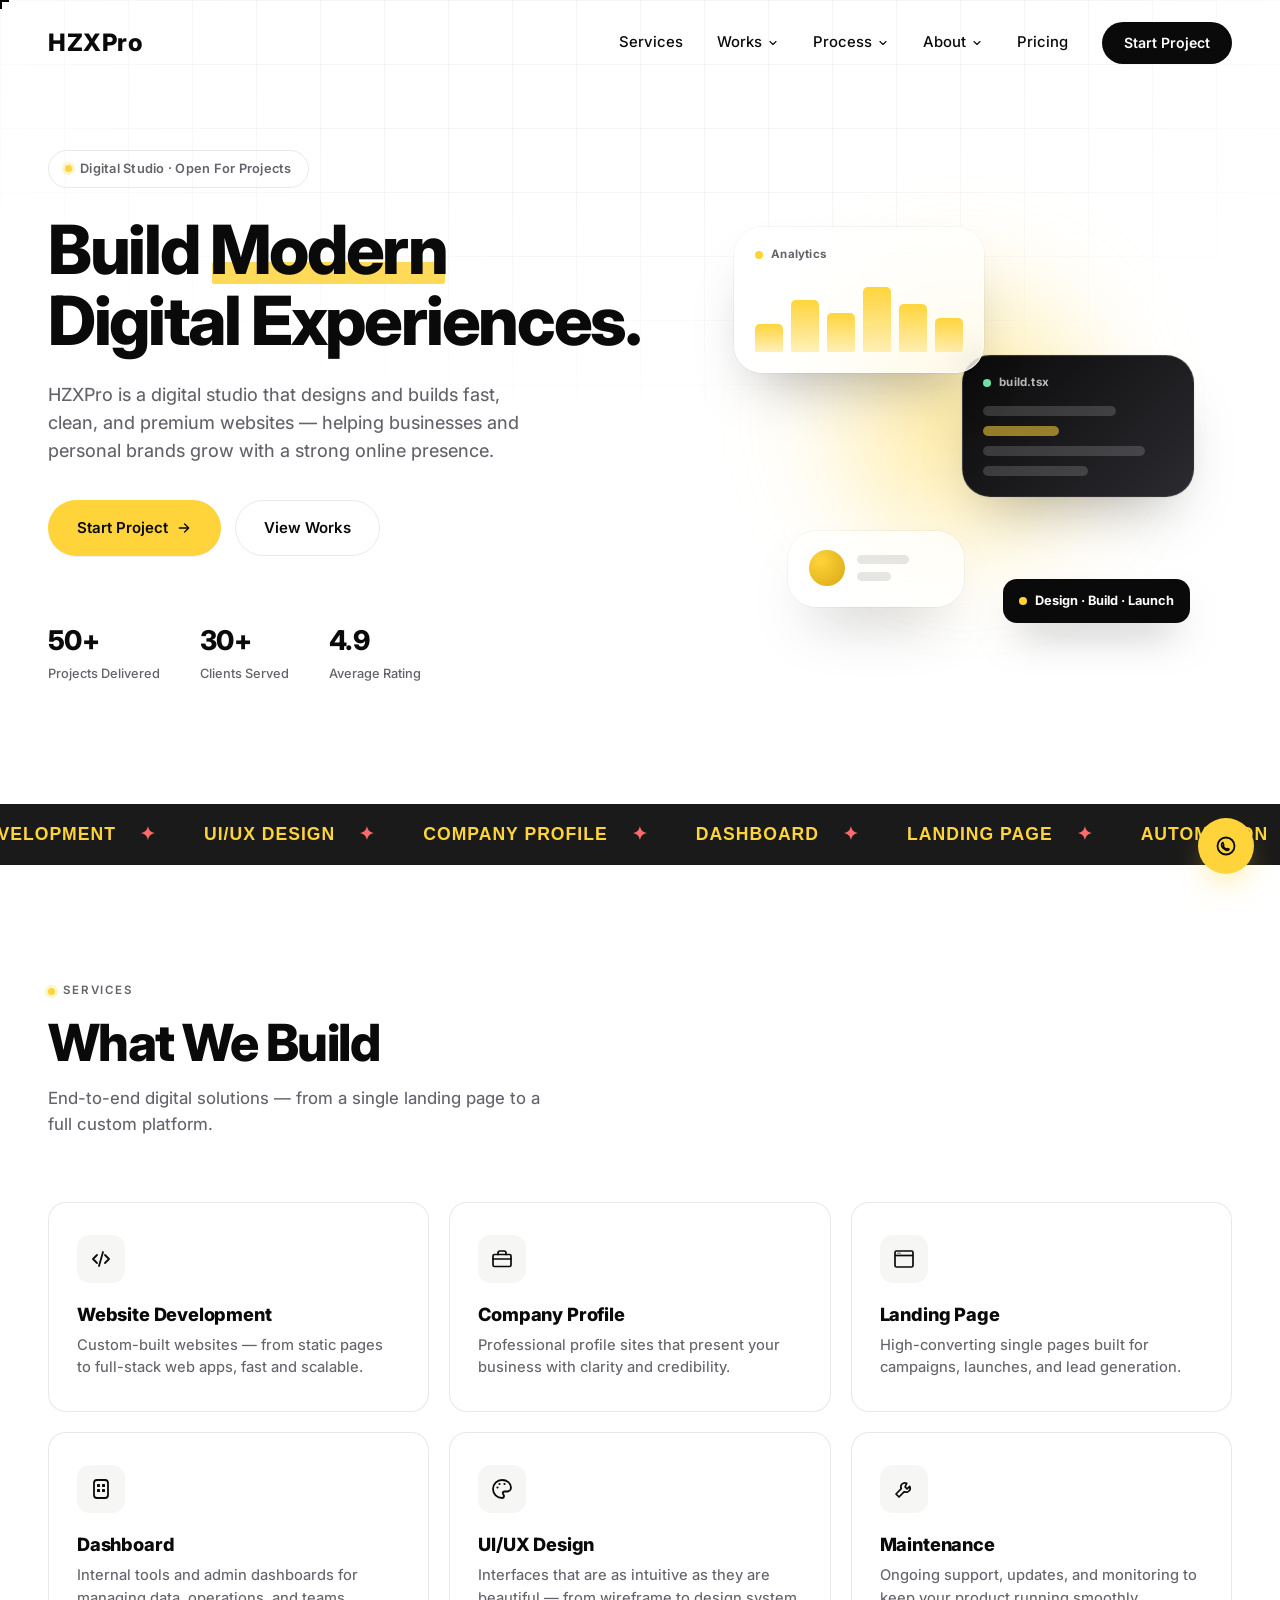
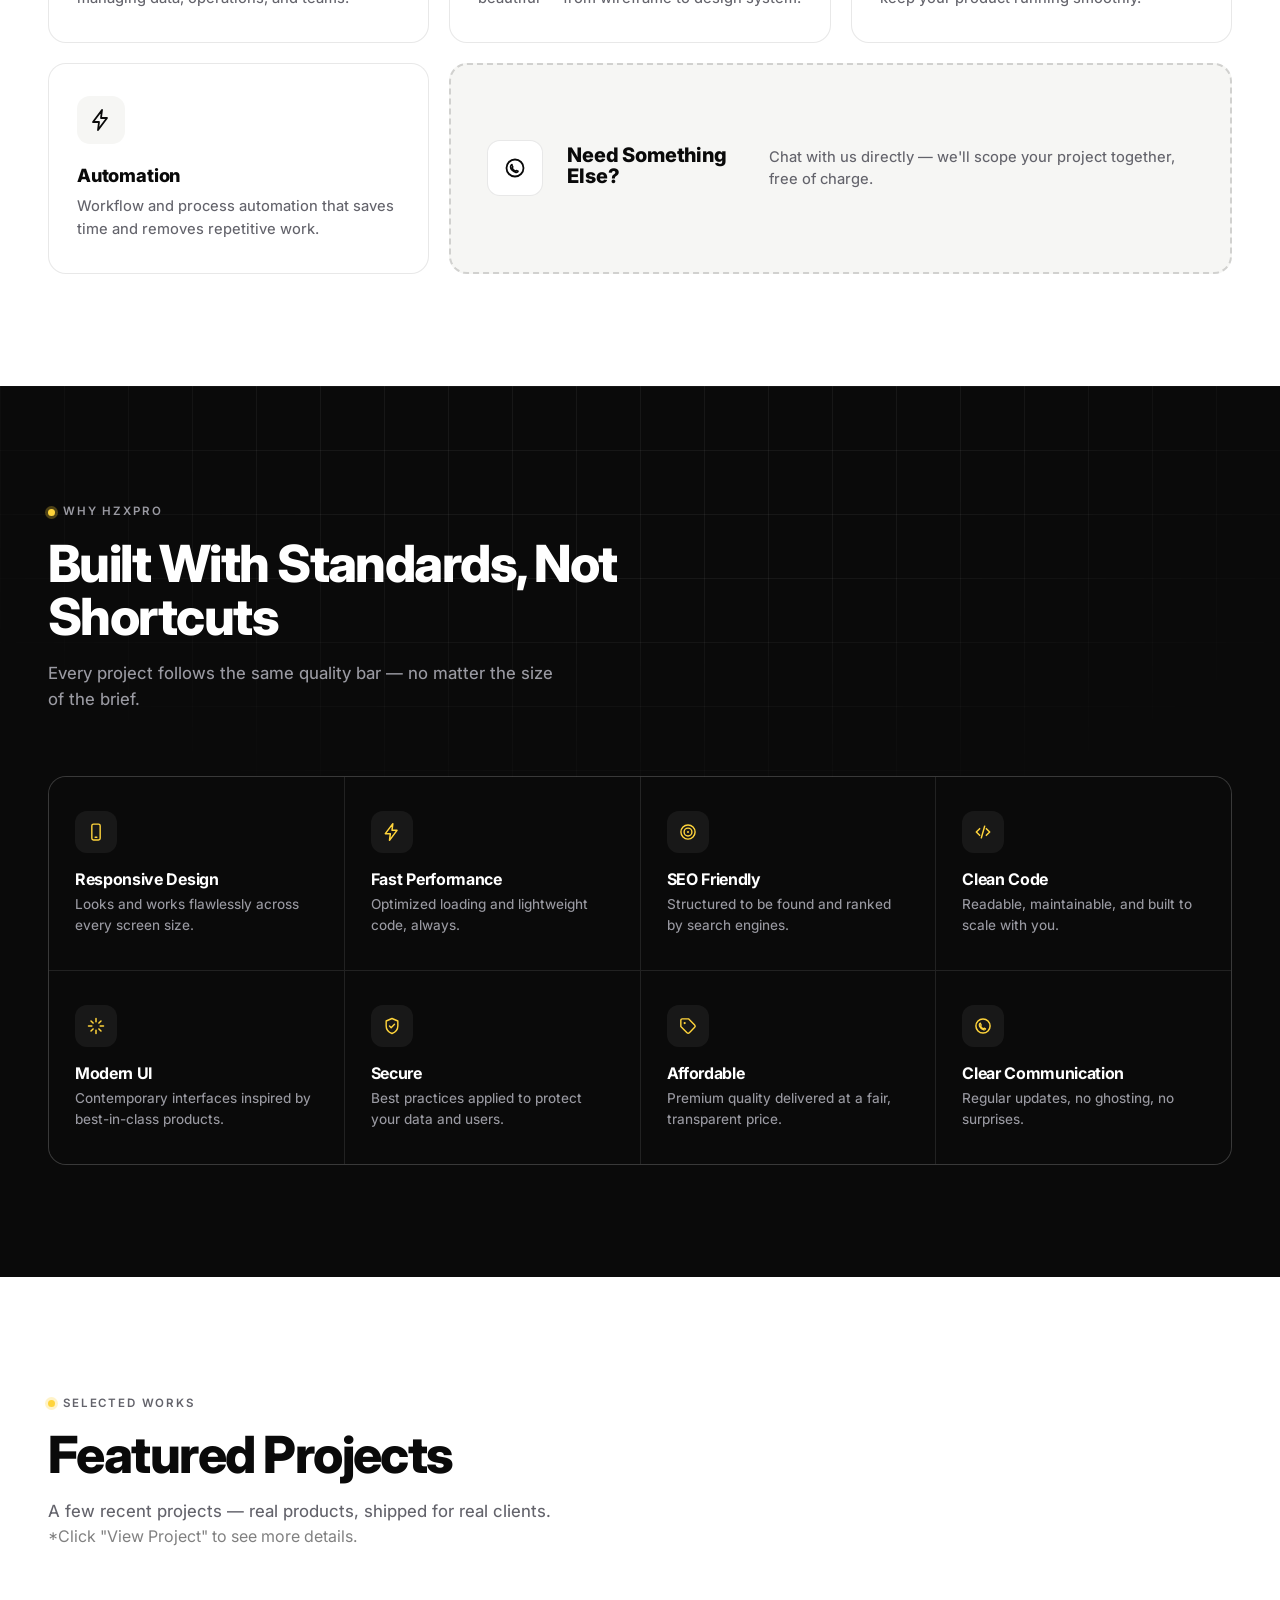
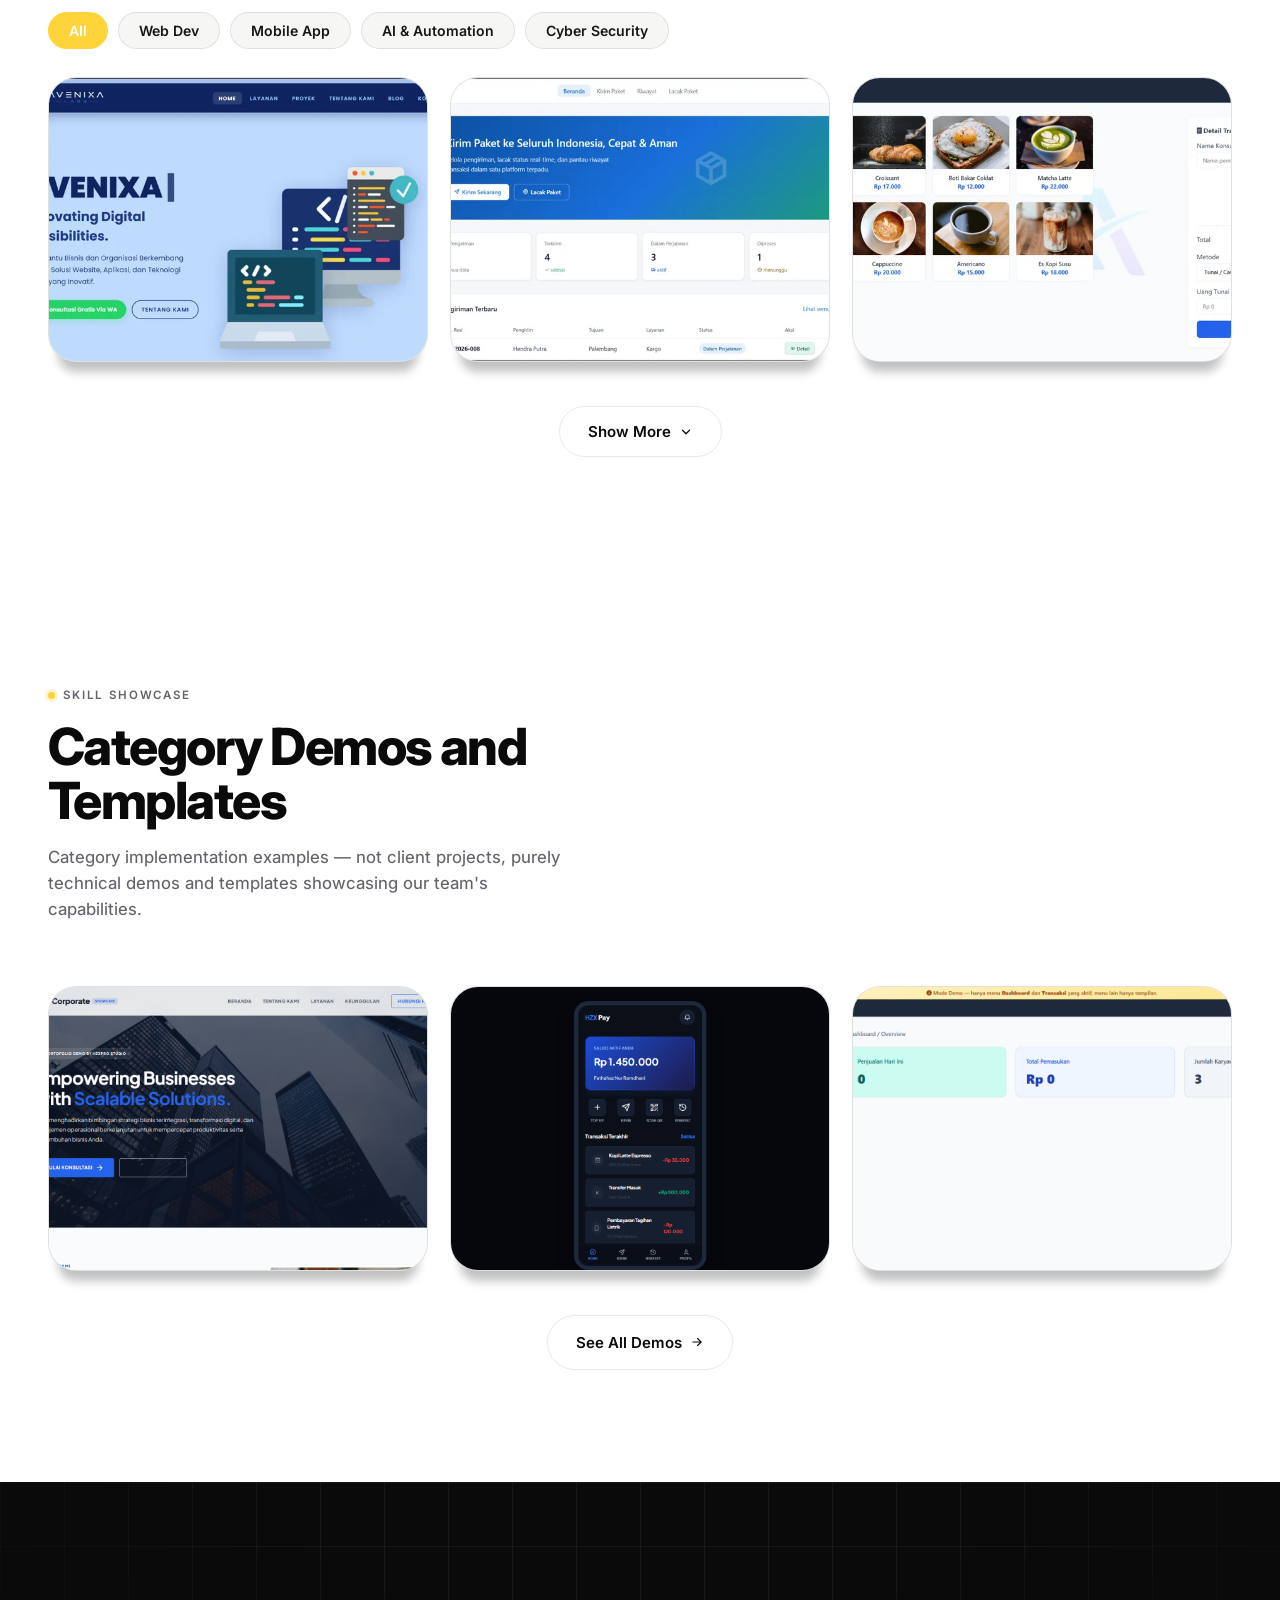
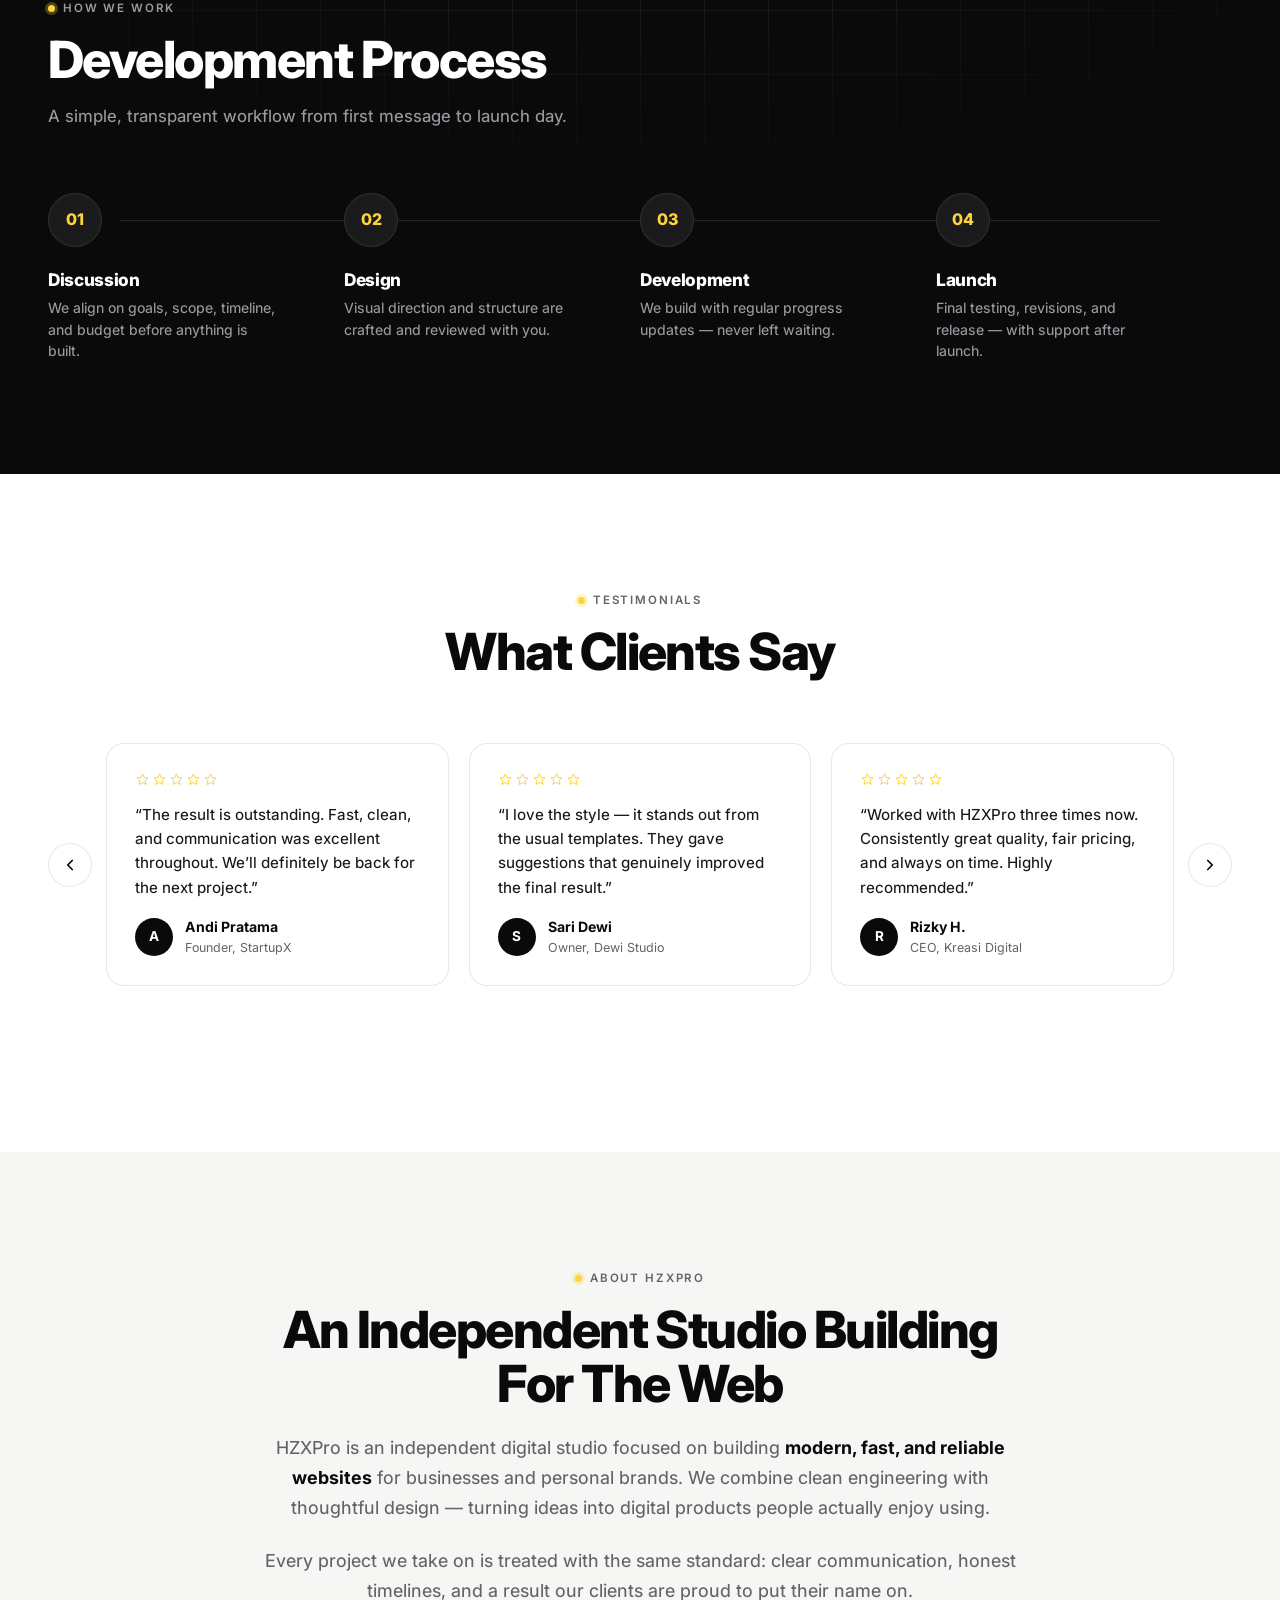
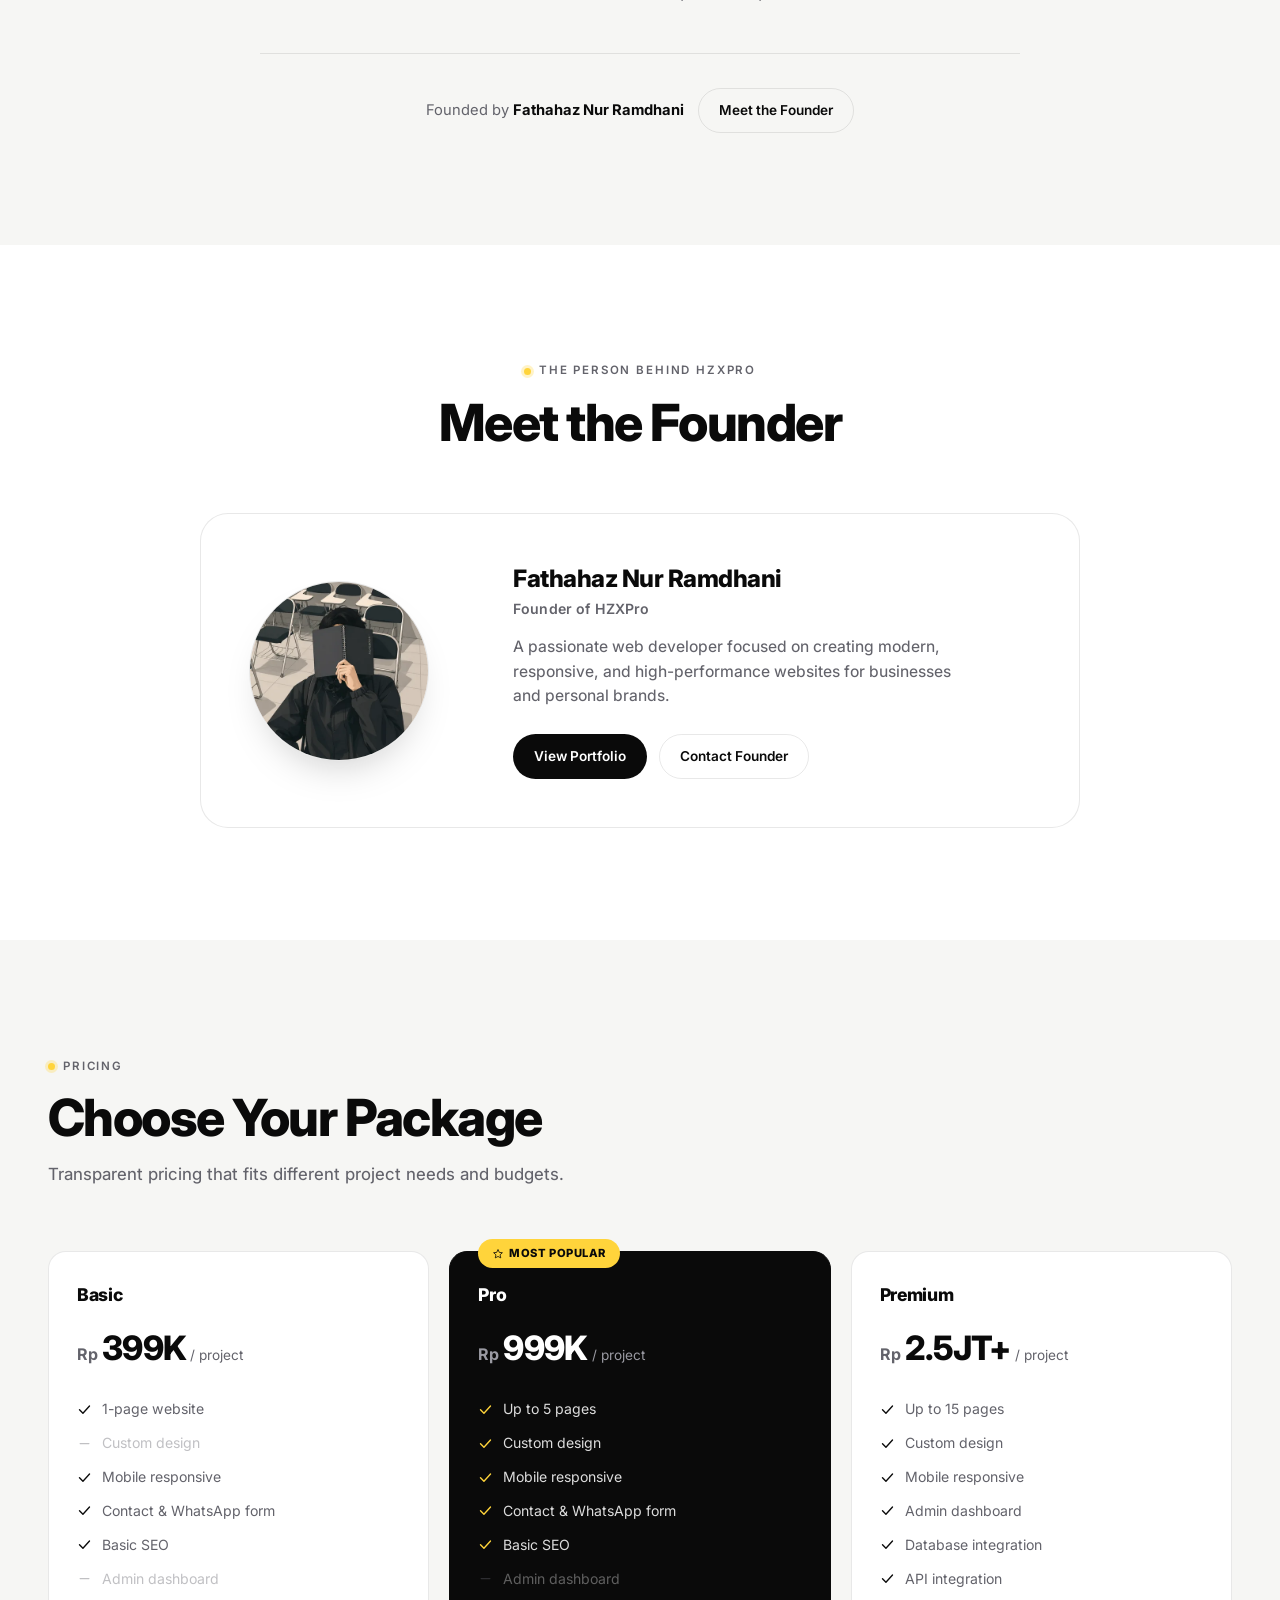
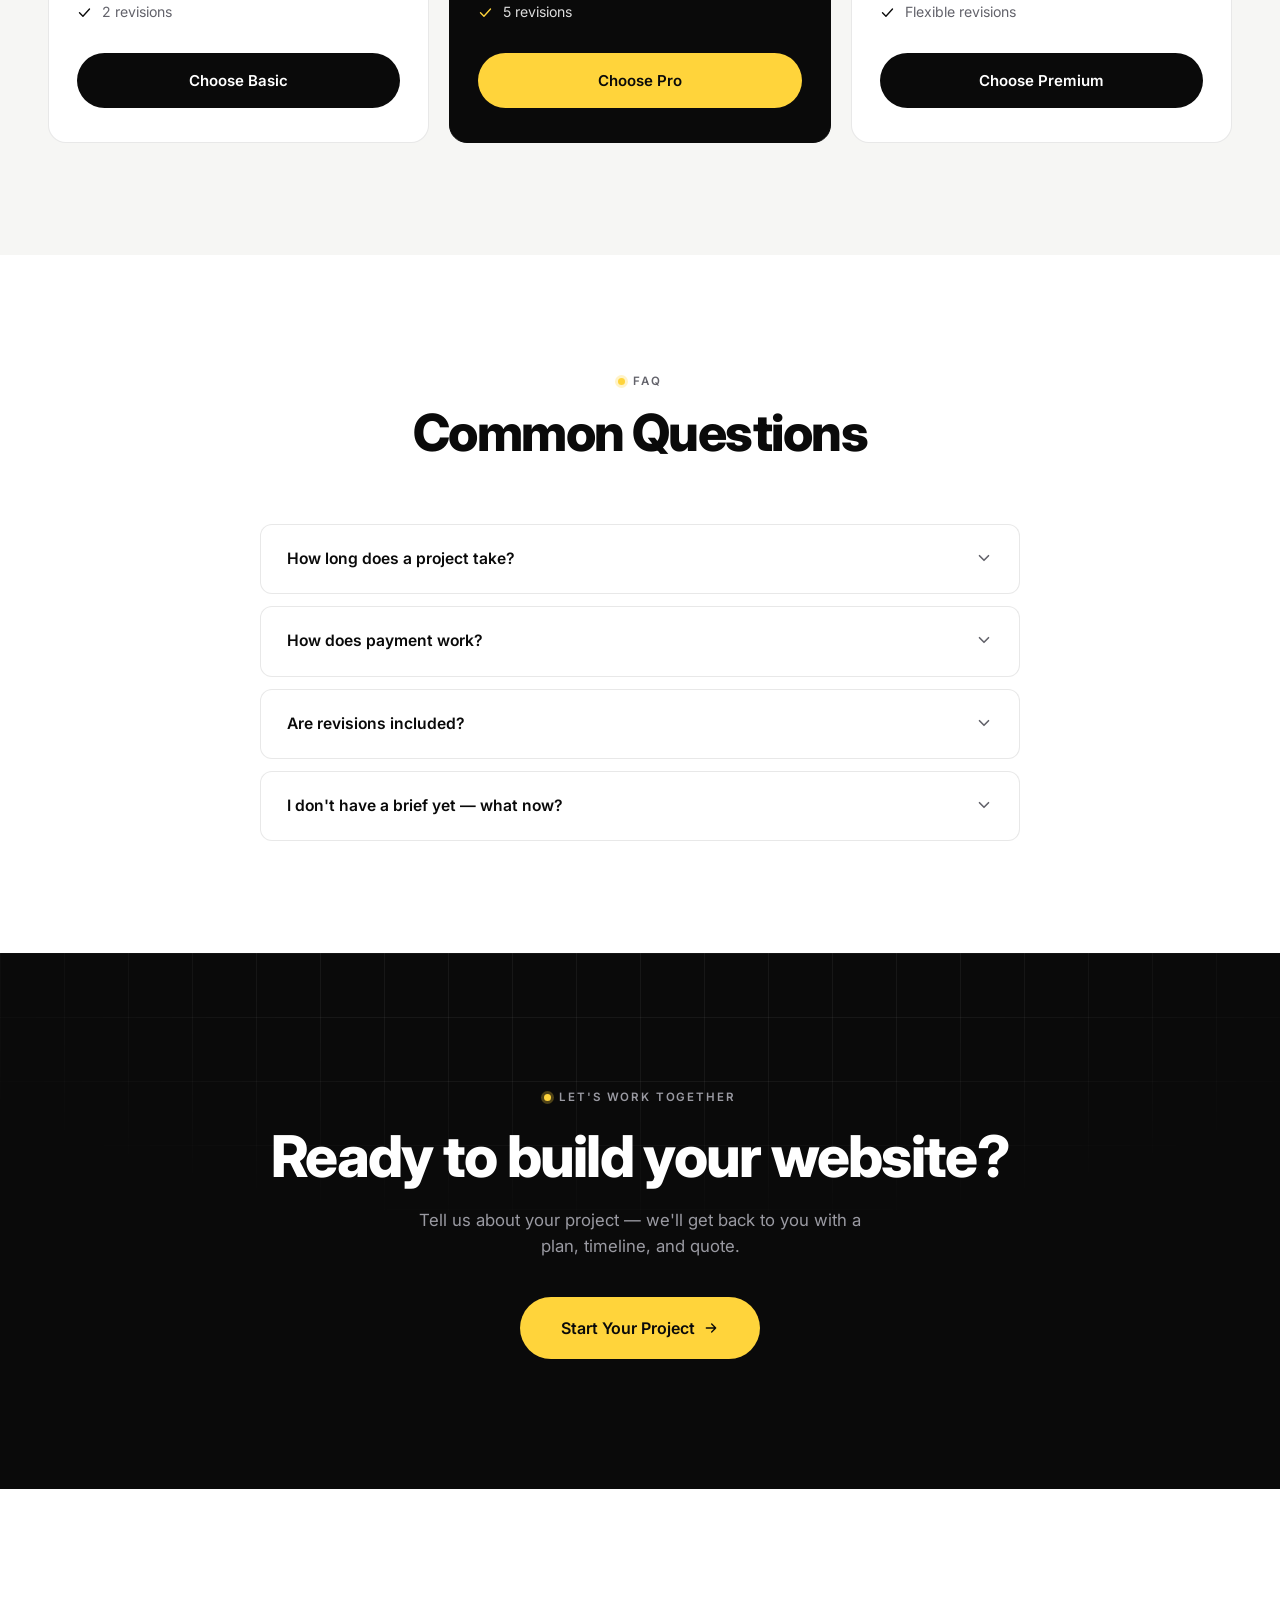
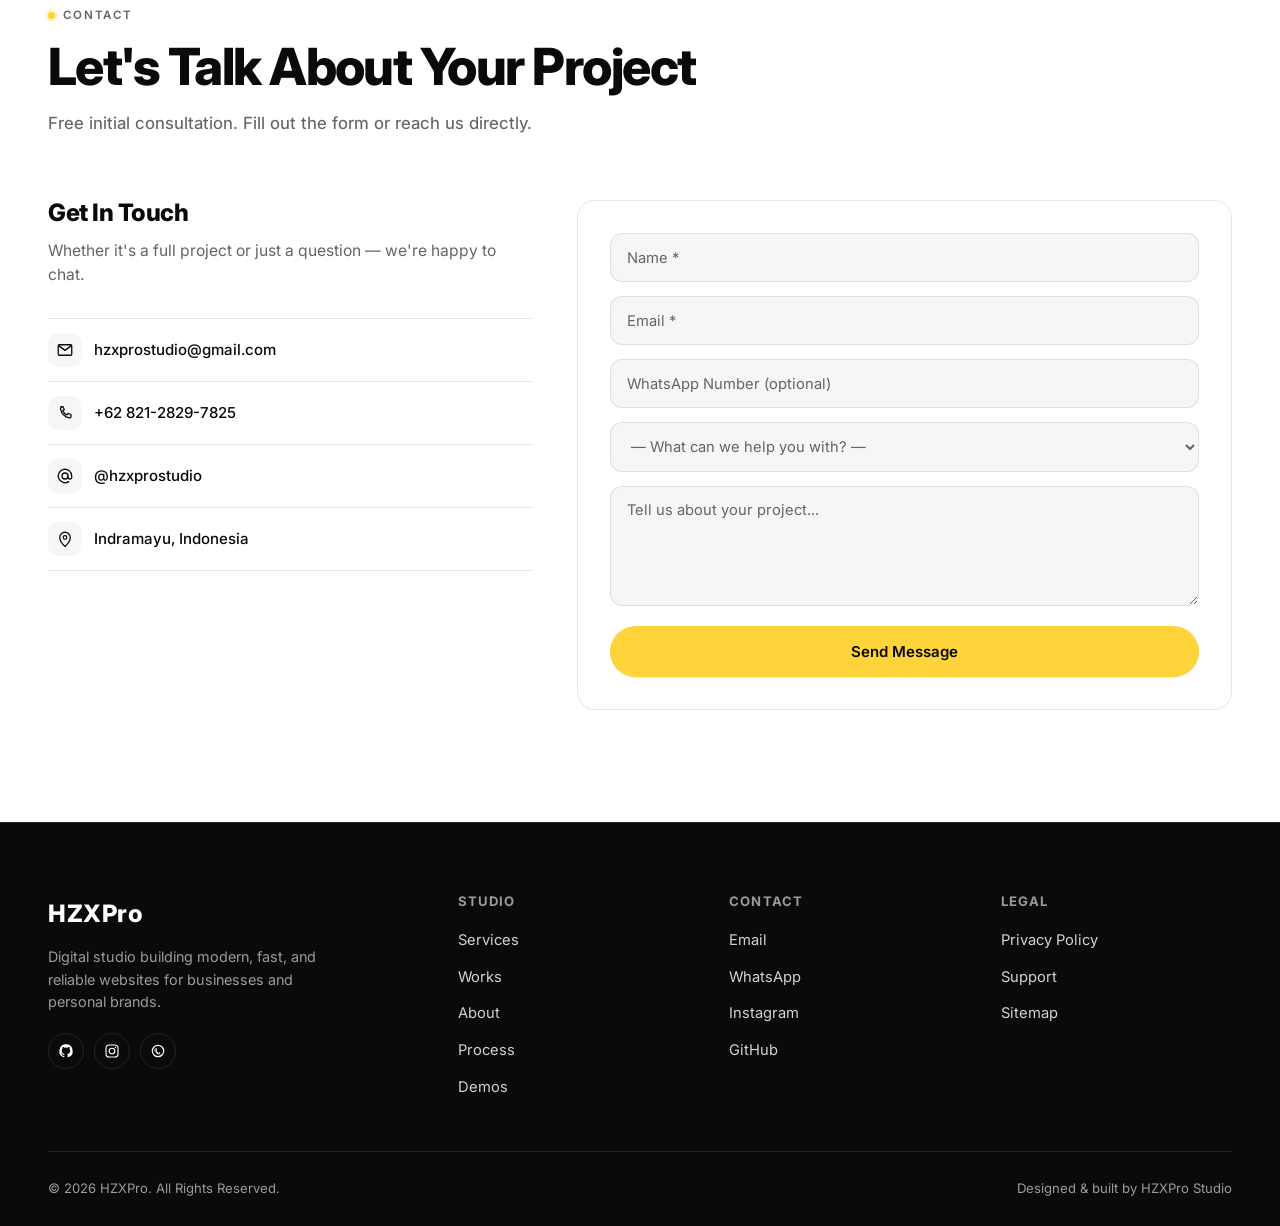
==== commit b87a5759: "HAHAHAHAH" ====
--- a/index.html
+++ b/index.html
@@ -760,7 +760,7 @@
                             <li><svg class="ic" width="15" height="15">
                                     <use href="#ic-check" /></svg> 2 revisions</li>
                         </ul>
-                        <a href="#contact" class="btn btn-dark">Choose Basic</a>
+                        <a href="#contact" class="btn btn-dark btn-choose-package" data-package="Basic">Choose Basic</a>
                     </div>
                     <div class="price-card featured reveal reveal-d1">
                         <span class="popular-badge"><svg class="ic" width="12" height="12">
@@ -784,7 +784,7 @@
                             <li><svg class="ic" width="15" height="15">
                                     <use href="#ic-check" /></svg> 5 revisions</li>
                         </ul>
-                        <a href="#contact" class="btn btn-primary">Choose Pro</a>
+                        <a href="#contact" class="btn btn-primary btn-choose-package" data-package="Pro">Choose Pro</a>
                     </div>
                     <div class="price-card reveal reveal-d2">
                         <h3>Premium</h3>
@@ -806,7 +806,7 @@
                             <li><svg class="ic" width="15" height="15">
                                     <use href="#ic-check" /></svg> Flexible revisions</li>
                         </ul>
-                        <a href="#contact" class="btn btn-dark">Choose Premium</a>
+                        <a href="#contact" class="btn btn-dark btn-choose-package" data-package="Premium">Choose Premium</a>
                     </div>
                 </div>
             </div>
@@ -892,6 +892,10 @@
                         <input type="email" id="email" placeholder="Email *" required aria-label="Your Email" />
                         <input type="text" id="wa" placeholder="WhatsApp Number (optional)"
                             aria-label="Your WhatsApp Number" />
+
+                        <!-- Selected Package Display -->
+                        <div id="selectedPackageContainer" class="selected-package-container"></div>
+                        <input type="hidden" id="selectedPackage" name="selected_package" />
 
                         <select id="layanan" required aria-label="Choose a service">
                             <option value="">— What can we help you with? —</option>
--- a/style.css
+++ b/style.css
@@ -462,7 +462,7 @@
     display: none;
     position: fixed;
     inset: 0;
-    background: rgba(0, 0, 0, .5);
+    background: rgba(0,0,0,.5);
     backdrop-filter: blur(4px);
     -webkit-backdrop-filter: blur(4px);
     z-index: 498;
@@ -479,7 +479,6 @@
         display: block;
         pointer-events: none;
     }
-
     .nav-overlay.show {
         pointer-events: auto;
     }
@@ -1303,25 +1302,24 @@
     transform: translateX(-50%);
     width: 12px;
     height: 12px;
-    background: rgba(255, 255, 255, .85);
+    background: rgba(255,255,255,.85);
     clip-path: polygon(50% 0%, 0% 100%, 100% 100%);
     z-index: 1;
 }
 
 /* Card bergaya navbar: putih transparan + blur + border tipis */
 .nav-dropdown-inner {
-    background: rgba(255, 255, 255, .85);
+    background: rgba(255,255,255,.85);
     backdrop-filter: blur(20px) saturate(160%);
     -webkit-backdrop-filter: blur(20px) saturate(160%);
     border: 1px solid var(--line-on-light);
-    border-radius: 0;
-    /* kotak — sesuai navbar */
+    border-radius: 0;                   /* kotak — sesuai navbar */
     padding: 6px;
     display: flex;
     flex-direction: column;
     gap: 2px;
-    box-shadow: 0 8px 32px -8px rgba(10, 10, 10, .18),
-        0 1px 0 0 rgba(255, 255, 255, .6) inset;
+    box-shadow: 0 8px 32px -8px rgba(10,10,10,.18),
+                0 1px 0 0 rgba(255,255,255,.6) inset;
     position: relative;
     overflow: hidden;
 }
@@ -1330,9 +1328,7 @@
 .nav-dropdown-inner::before {
     content: '';
     position: absolute;
-    top: 0;
-    left: 0;
-    right: 0;
+    top: 0; left: 0; right: 0;
     height: 2px;
     background: var(--accent);
 }
@@ -1435,7 +1431,7 @@
     }
 
     .nav-dropdown-inner a:hover {
-        background: rgba(10, 10, 10, .05);
+        background: rgba(10,10,10,.05);
         color: var(--ink);
         padding-left: 16px;
     }
@@ -2138,6 +2134,78 @@
     border-color: var(--accent);
     background: #fff;
     box-shadow: 0 4px 12px rgba(0, 0, 0, 0.05);
+}
+
+/* Selected Package Box inside Contact Form */
+.selected-package-container {
+    display: none;
+    margin-bottom: 4px;
+}
+
+.selected-package-container.show {
+    display: block;
+}
+
+.selected-package-card {
+    display: flex;
+    align-items: center;
+    justify-content: space-between;
+    padding: 12px 16px;
+    border-radius: var(--radius-sm);
+    background: var(--paper-soft);
+    border: 2px solid var(--accent);
+    box-shadow: 0 4px 12px rgba(0, 0, 0, 0.02);
+    animation: packageSlideDown 0.3s cubic-bezier(0.16, 1, 0.3, 1) forwards;
+}
+
+.selected-package-card .package-info {
+    display: flex;
+    flex-direction: column;
+    gap: 2px;
+}
+
+.selected-package-card .package-label {
+    font-size: 0.72rem;
+    text-transform: uppercase;
+    letter-spacing: 0.05em;
+    font-weight: 700;
+    color: var(--muted-on-light);
+}
+
+.selected-package-card .package-name {
+    font-size: 0.94rem;
+    font-weight: 700;
+    color: var(--ink);
+}
+
+.selected-package-card .btn-remove-package {
+    background: none;
+    border: none;
+    font-size: 1.4rem;
+    line-height: 1;
+    cursor: pointer;
+    color: var(--muted-on-light);
+    padding: 4px 8px;
+    transition: color 0.2s ease, transform 0.2s ease;
+    display: flex;
+    align-items: center;
+    justify-content: center;
+}
+
+.selected-package-card .btn-remove-package:hover {
+    color: #e11d48;
+    transform: scale(1.15);
+}
+
+@keyframes packageSlideDown {
+    from {
+        opacity: 0;
+        transform: translateY(-8px);
+    }
+    to {
+        opacity: 1;
+        transform: translateY(0);
+    }
 }
 
 /* =========================================================
@@ -2473,7 +2541,7 @@
         gap: 20px;
         transform: translateX(100%);
         transition: transform .4s var(--ease);
-        box-shadow: -20px 0 60px -20px rgba(10, 10, 10, .2);
+        box-shadow: -20px 0 60px -20px rgba(10,10,10,.2);
         overflow-y: auto;
     }
 
@@ -2487,7 +2555,7 @@
     }
 
     /* Reset padding dari dark version */
-    .nav-links>* {
+    .nav-links > * {
         width: 100%;
         padding: 0;
     }
